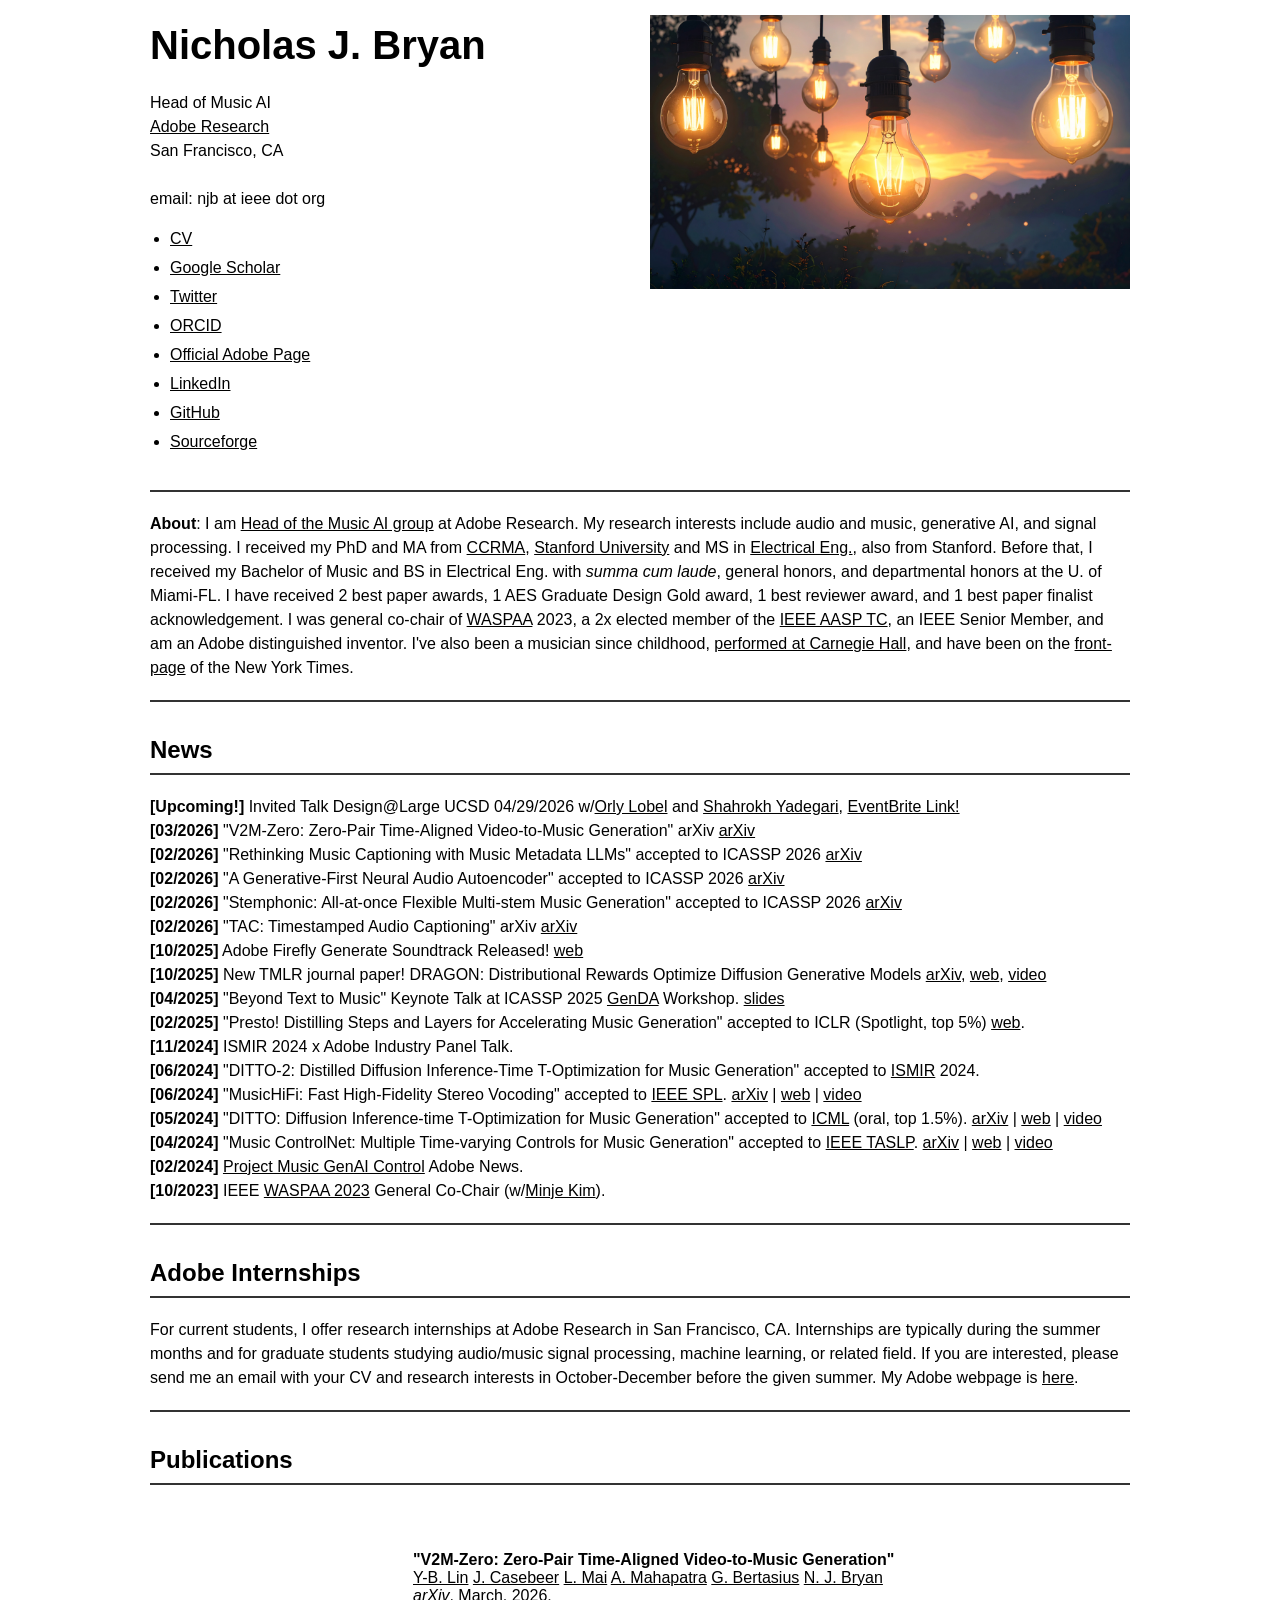
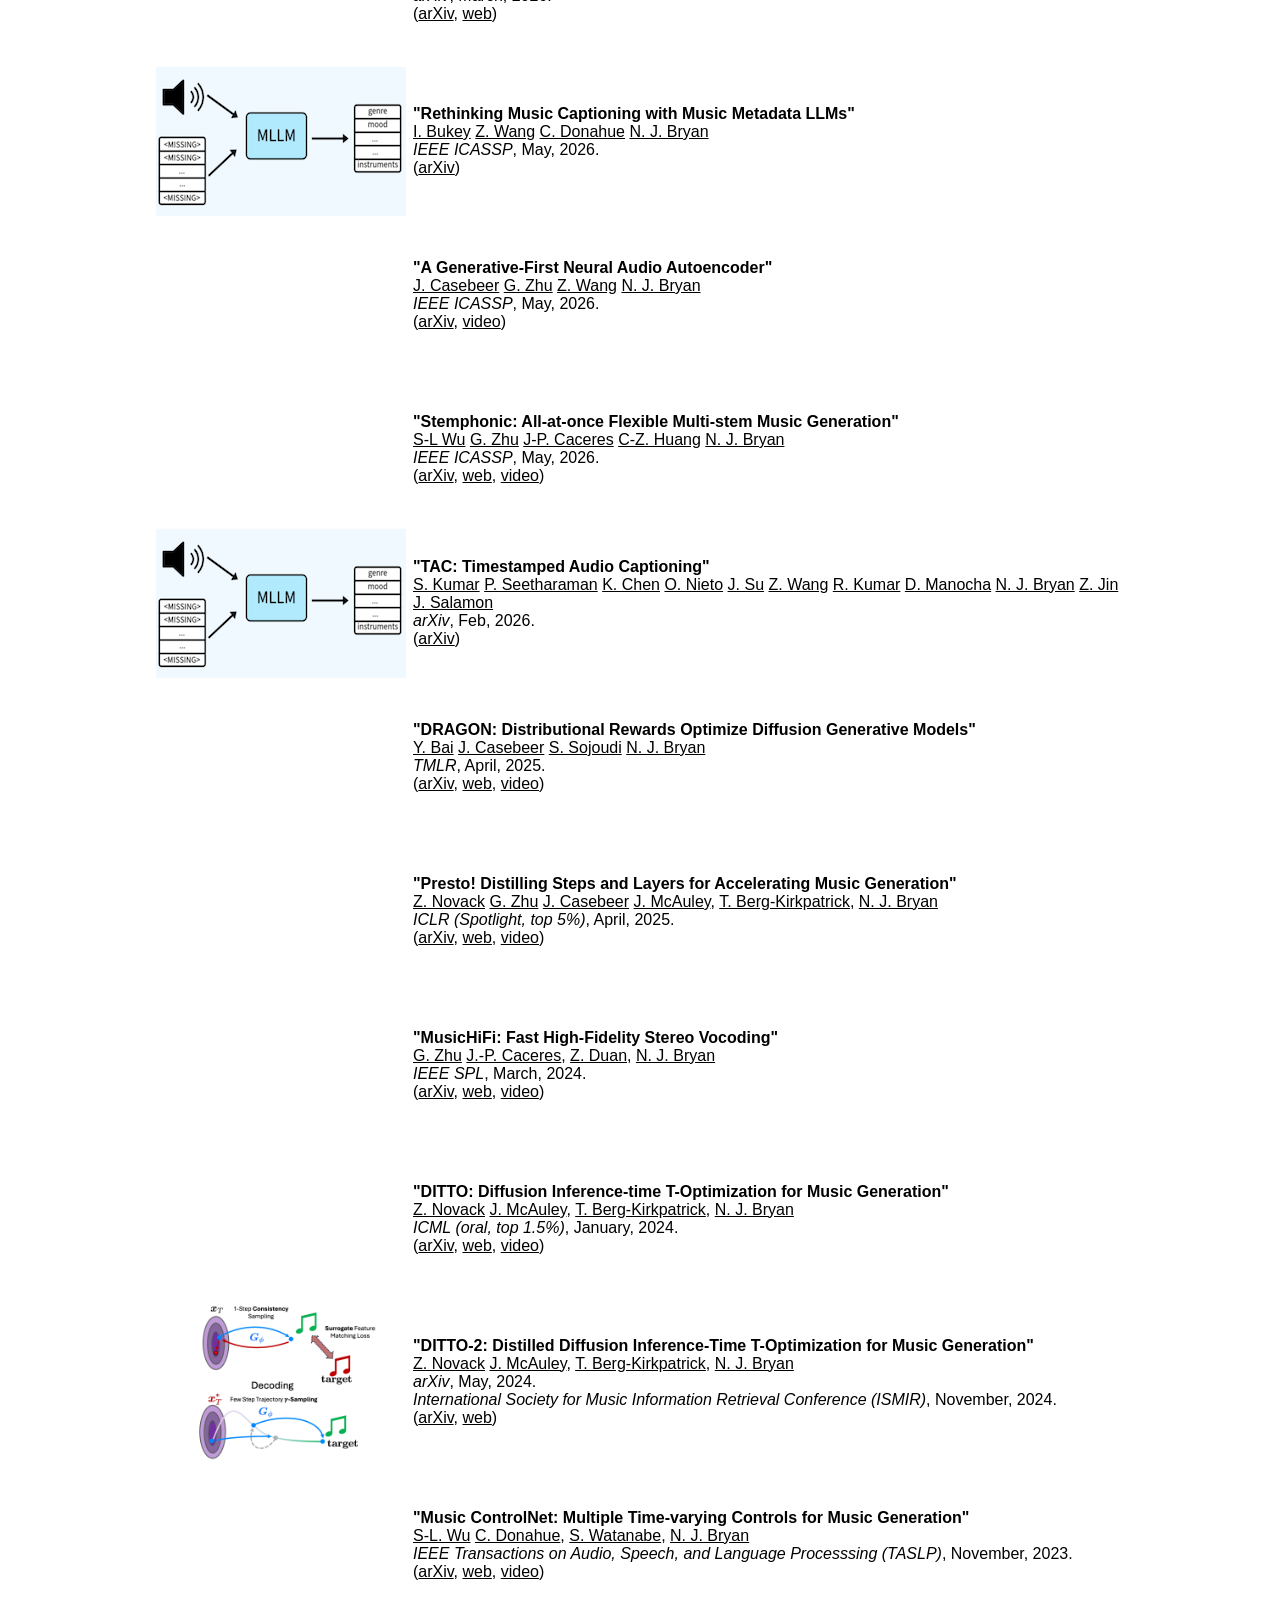
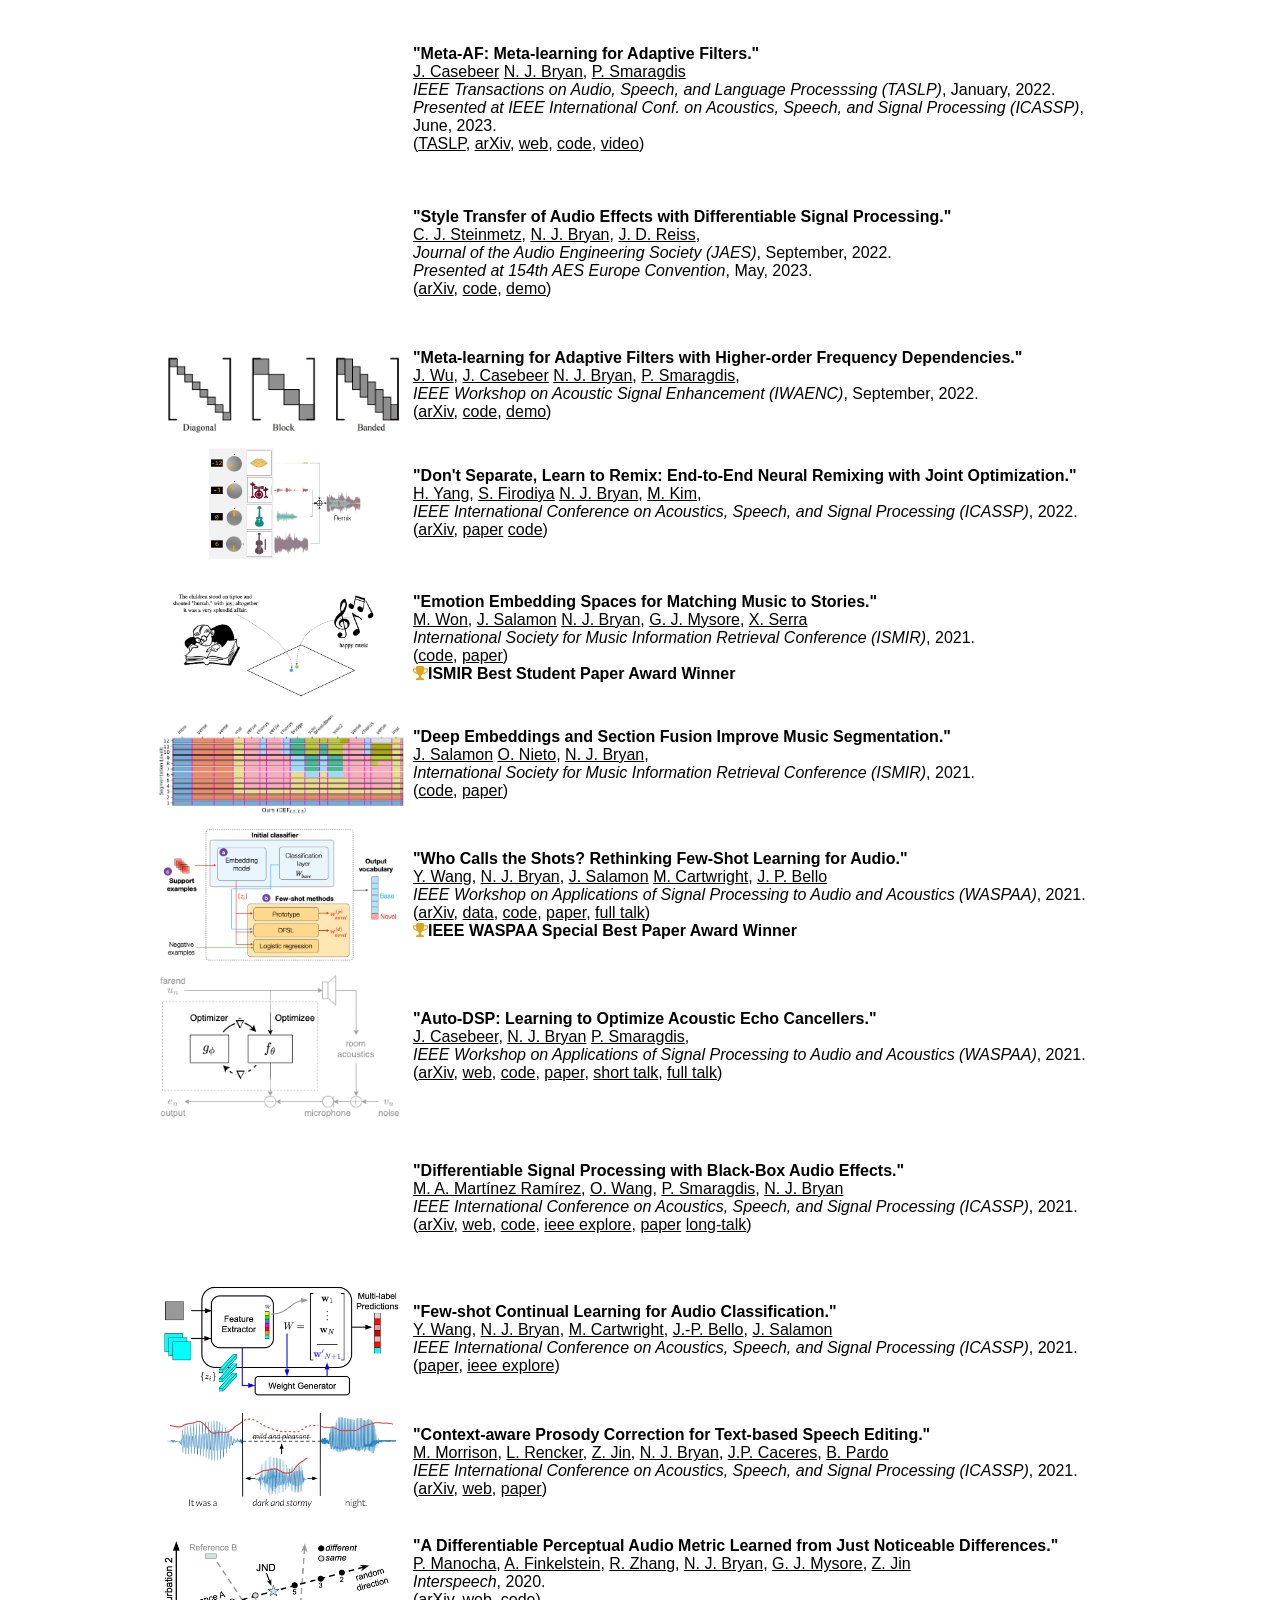
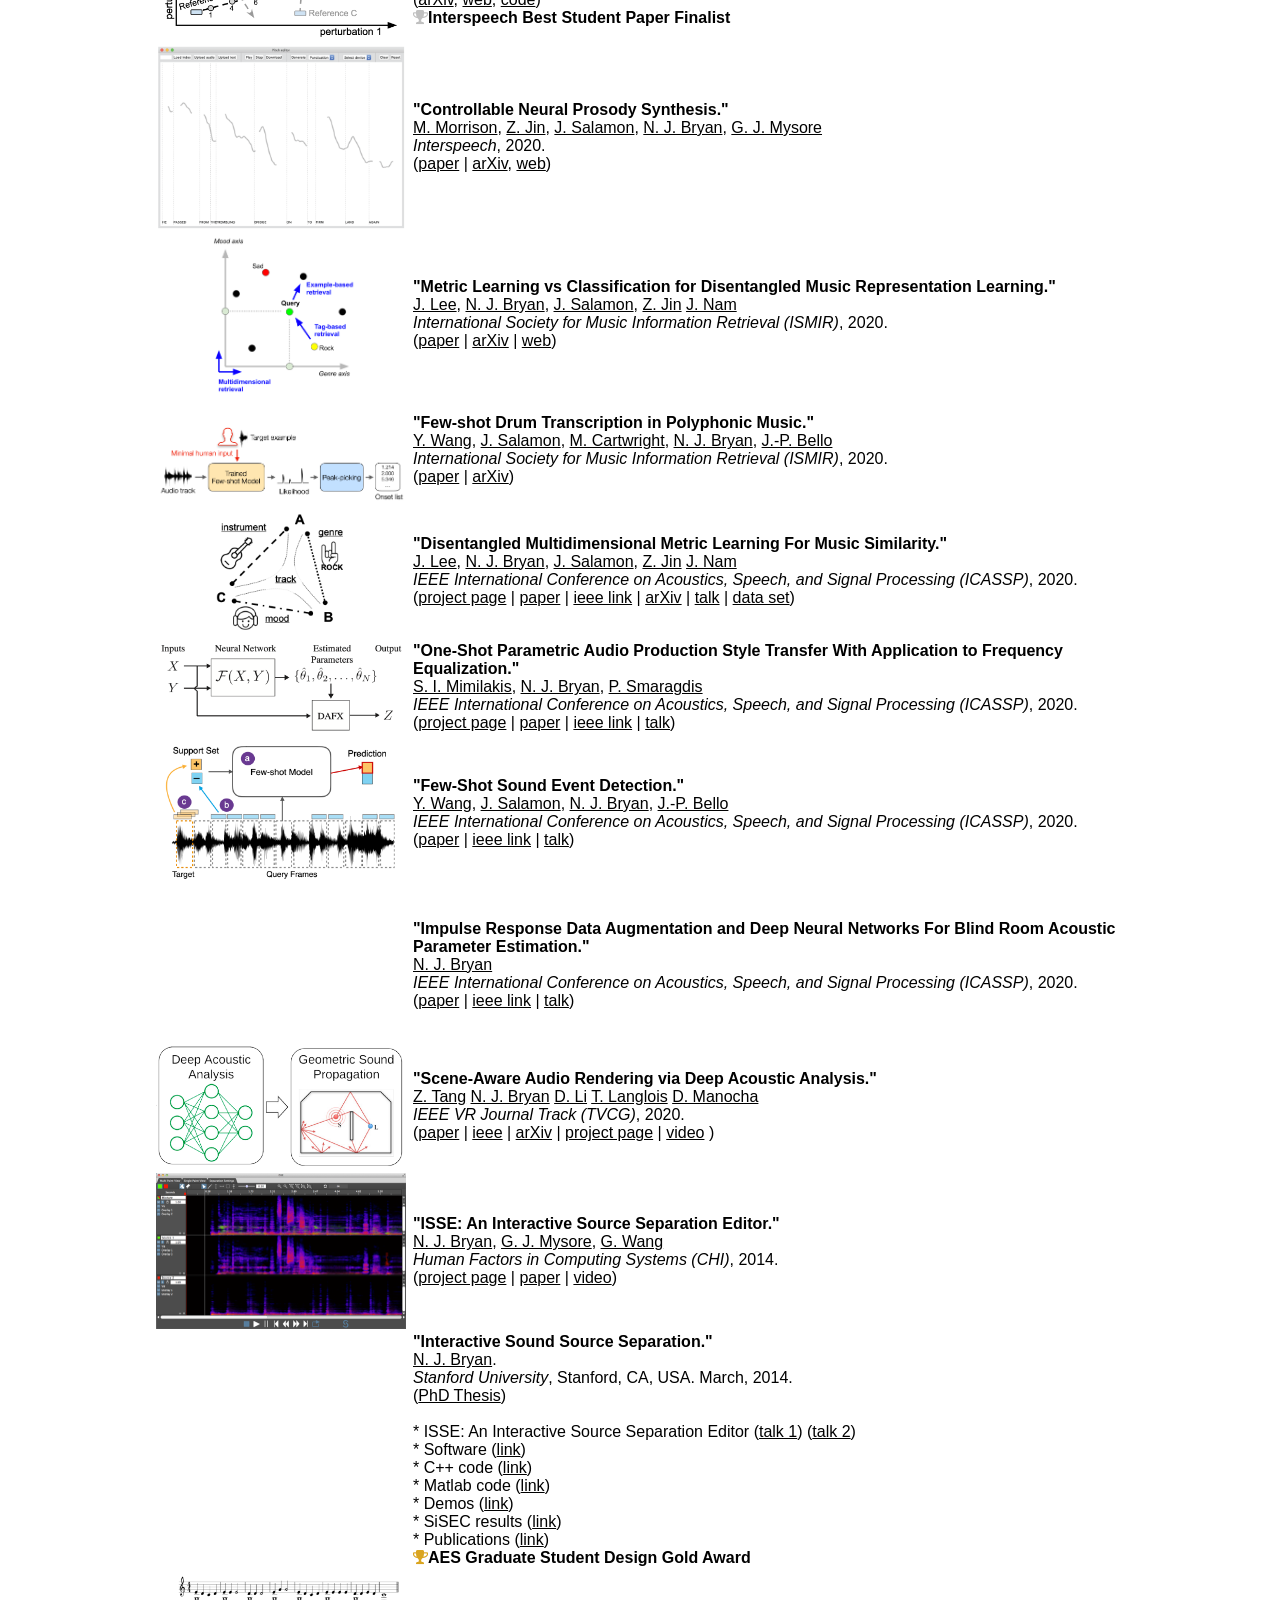
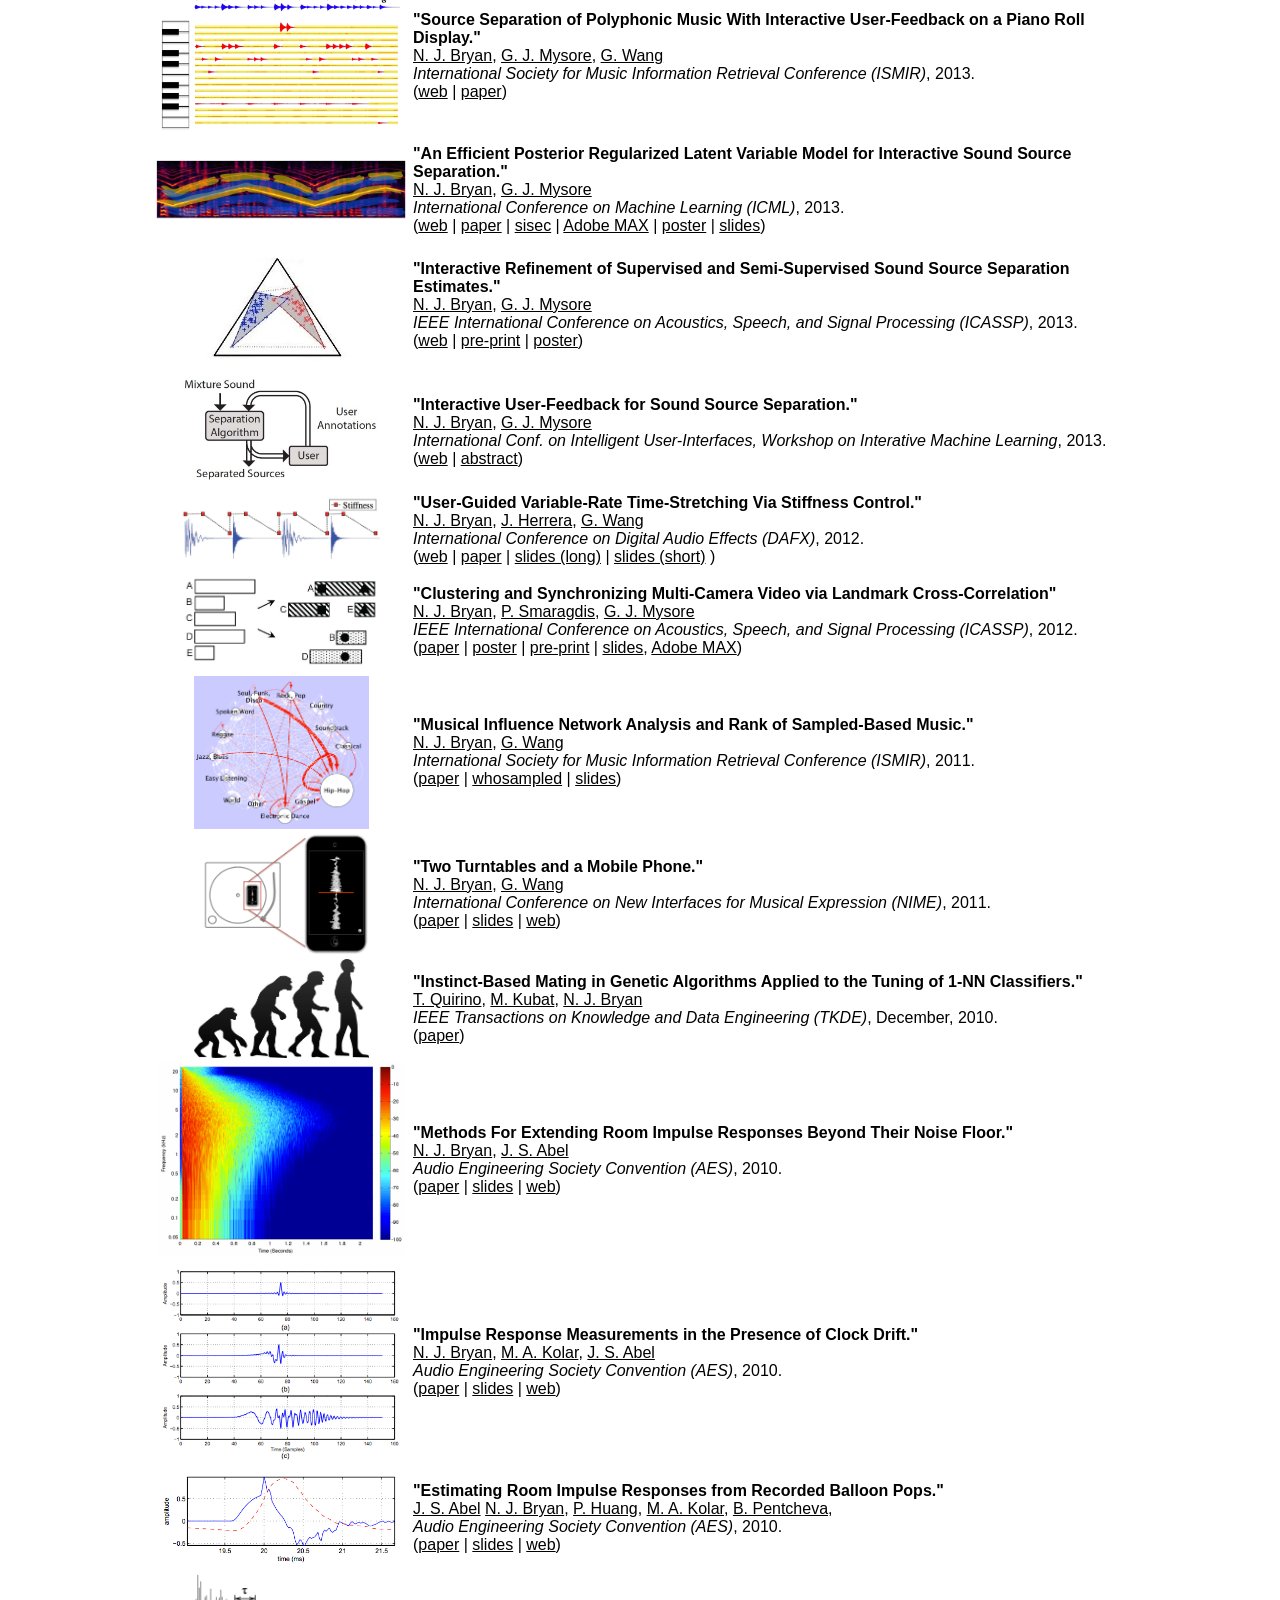
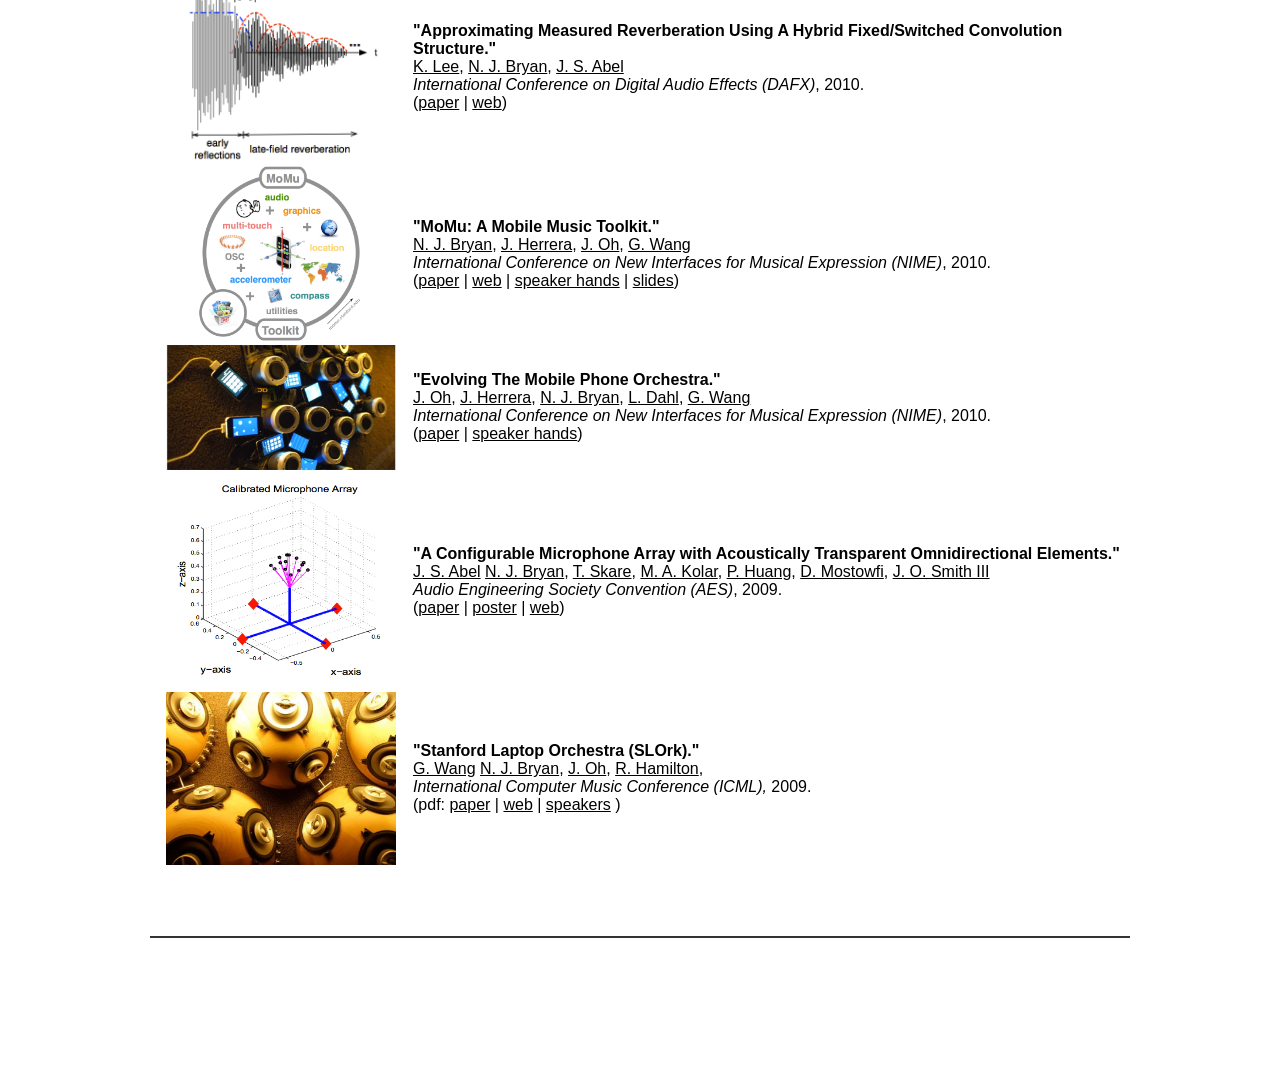
==== index.html @ 3457643c "error fixes" ====
<html>

<head>
	<title>Nicholas (Nick) J. Bryan</title>
	<link rel="stylesheet" href="https://cdnjs.cloudflare.com/ajax/libs/font-awesome/4.7.0/css/font-awesome.min.css">
	
	<meta name="viewport" content="width=device-width, initial-scale=1">

	<style>
		/* Base styles */
		body {
			font-family: Helvetica, Arial, sans-serif;
			margin: 0;
			padding: 15px;
			line-height: 1.5;
		}

		/* Main container - responsive */
		.main-container {
			max-width: 980px;
			margin: 0 auto;
			width: 100%;
		}

		/* Header section with photo */
		.header-section {
			display: flex;
			flex-wrap: wrap;
			gap: 20px;
			align-items: flex-start;
		}

		.header-info {
			flex: 1;
			min-width: 280px;
		}

		.header-photo {
			flex: 1;
			min-width: 280px;
			text-align: center;
		}

		.header-photo img {
			max-width: 100%;
			height: auto;
		}

		/* Name styling */
		.name {
			font-size: 2.5em;
			font-weight: bold;
			margin-bottom: 10px;
		}

		/* Publication entries */
		.pub-entry {
			display: flex;
			flex-wrap: wrap;
			gap: 15px;
			margin-bottom: 25px;
			padding-bottom: 15px;
			border-bottom: 1px solid #eee;
		}

		.pub-media {
			flex: 0 0 250px;
			max-width: 100%;
		}

		.pub-details {
			flex: 1;
			min-width: 250px;
		}

		/* Responsive iframes (YouTube videos) */
		.video-container {
			position: relative;
			width: 100%;
			max-width: 250px;
			padding-bottom: 56.25%; /* 16:9 aspect ratio */
			height: 0;
			overflow: hidden;
		}

		.video-container iframe {
			position: absolute;
			top: 0;
			left: 0;
			width: 100%;
			height: 100%;
		}

		/* Responsive images in publications */
		.pub-media img {
			max-width: 100%;
			height: auto;
		}

		/* Links list */
		.links-list {
			padding-left: 20px;
		}

		.links-list li {
			margin-bottom: 5px;
		}

		/* Section headers */
		h2 {
			border-bottom: 2px solid #333;
			padding-bottom: 5px;
			margin-top: 30px;
		}

		/* Horizontal rule */
		hr {
			border: none;
			border-top: 2px solid #333;
			margin: 20px 0;
		}

		/* Legacy table support - make responsive */
		table {
			max-width: 100%;
		}

		table img {
			max-width: 100%;
			height: auto;
		}

		table iframe {
			max-width: 100%;
		}

		/* Collapsible sections */
		.collapsible {
			background-color: rgb(211, 211, 211);
			color: rgb(0, 0, 0);
			cursor: pointer;
			padding: 8px;
			width: 10%;
			border: none;
			text-align: left;
			outline: none;
			font-size: 15px;
		}

		.active,
		.collapsible:hover {
			background-color: rgb(255, 255, 255);
		}

		.content {
			padding: 0 8px;
			max-height: 0;
			overflow: hidden;
			transition: max-height 0.2s ease-out;
			background-color: #ffffff;
		}

		/* Mobile styles */
		@media screen and (max-width: 768px) {
			body {
				padding: 10px;
			}

			.name {
				font-size: 1.8em;
			}

			.header-section {
				flex-direction: column-reverse;
			}

			.header-photo {
				text-align: center;
				margin-bottom: 15px;
			}

			.header-photo img {
				max-width: 300px;
			}

			.pub-entry {
				flex-direction: column;
			}

			.pub-media {
				flex: 0 0 auto;
				text-align: center;
			}

			.video-container {
				max-width: 100%;
				margin: 0 auto;
			}

			/* Make legacy tables stack on mobile */
			table, tbody, tr, td {
				display: block;
				width: 100% !important;
			}

			td[width="256"],
			td[width="50%"] {
				width: 100% !important;
				text-align: center;
				margin-bottom: 15px;
			}

			td img {
				max-width: 280px !important;
			}

			iframe {
				max-width: 100% !important;
			}
		}

		/* Small mobile */
		@media screen and (max-width: 480px) {
			.name {
				font-size: 1.5em;
			}

			.header-photo img {
				max-width: 250px;
			}

			td img {
				max-width: 100% !important;
			}
		}
	</style>
</head>

<body bgcolor="#FFFFFF" link="#000000" vlink="#000000" alink="#000000">

	<div class="main-container">
		<div class="header-section">
			<div class="header-info">
				<div class="name">Nicholas J. Bryan</div>
				<p>
					Head of Music AI<br> 
					<a href="https://research.adobe.com/">Adobe Research</a><br>
					San Francisco, CA<br><br>
					email: njb at ieee dot org
				</p>
				<ul class="links-list">
					<li><a href="cv.pdf">CV</a></li>
					<li><a href="https://scholar.google.com/citations?user=65zgjxQAAAAJ&hl=en">Google Scholar</a></li>
					<li><a href="https://twitter.com/NicholasJBryan">Twitter</a></li>
					<li><a href="https://orcid.org/0000-0003-1469-7278">ORCID</a></li>
					<li><a href="https://research.adobe.com/person/nicholas-j-bryan">Official Adobe Page</a></li>
					<li><a href="https://www.linkedin.com/pub/nick-bryan/22/170/940">LinkedIn</a></li>
					<li><a href="https://github.com/njb">GitHub</a></li>
					<li><a href="http://isse.sourceforge.net/">Sourceforge</a></li>
				</ul>
			</div>
			<div class="header-photo">
				<img src="index_files/head-shot.jpg" alt="Nicholas J. Bryan">
			</div>
		</div>
					<p>
					</p>
					<hr size="2" align="left" noshade="">
					<p>

						<font face="helvetica, ariel, &#39;sans serif&#39;">
							<b>About</b>: I am <a href="https://research.adobe.com/person/nicholas-j-bryan"
								border="0">Head of the Music AI group</a> at Adobe Research. My research interests include 
								audio and music, generative AI, and signal processing.
							I received my PhD and MA from <a href="http://ccrma.stanford.edu">CCRMA</a>,
							<a href="http://www.stanford.edu">Stanford University</a> and MS in <a
								href="http://ee.stanford.edu">Electrical Eng.</a>, also from Stanford. Before that,
							I received my Bachelor of Music and BS in Electrical Eng. with <i>summa cum laude</i>,
							general honors, and departmental honors at the U. of Miami-FL.
							I have received 2 best paper awards, 1 AES Graduate Design Gold award, 1 best reviewer award, and 1 best paper finalist acknowledgement. 
							I was general co-chair of <a
							href="http://waspaa.com/organizing-committee/">WASPAA</a> 2023, a 2x elected member of the
							<a href="https://signalprocessingsociety.org/community-involvement/audio-and-acoustic-signal-processing/aasp-tc-home">IEEE AASP TC</a>, an IEEE Senior Member,
							and am an Adobe distinguished inventor. I've also been a musician since childhood, <a href="https://en.wikipedia.org/wiki/Wolf_Rounds">performed at Carnegie Hall</a>, 
							and have been on the <a href="https://www.nytimes.com/2009/12/05/technology/05orchestra.html">front-page</a> of the New York Times.
					</p>
					<hr size="2" align="left" noshade="">
					<h2>News</h2>
						<b>[Upcoming!]</b> Invited Talk Design@Large UCSD 04/29/2026 w/<a href="https://www.orlylobel.com/">Orly Lobel</a> and <a href="https://yadegari.org/">Shahrokh Yadegari</a>, <a href="https://www.eventbrite.com/e/creative-ai-music-authorship-and-algorithmic-culture-tickets-1984311342642">EventBrite Link!</a><br>
					    <b>[03/2026]</b> "V2M-Zero: Zero-Pair Time-Aligned Video-to-Music Generation" arXiv <a href="https://arxiv.org/abs/2603.11042">arXiv</a><br>
						<b>[02/2026]</b> "Rethinking Music Captioning with Music Metadata LLMs" accepted to ICASSP 2026 <a href="https://arxiv.org/abs/2602.03023">arXiv</a><br>
						<b>[02/2026]</b> "A Generative-First Neural Audio Autoencoder" accepted to ICASSP 2026 <a href="https://arxiv.org/abs/2602.15749">arXiv</a><br>
						<b>[02/2026]</b> "Stemphonic: All-at-once Flexible Multi-stem Music Generation" accepted to ICASSP 2026 <a href="https://arxiv.org/abs/2602.09891">arXiv</a><br>
						<b>[02/2026]</b> "TAC: Timestamped Audio Captioning" arXiv <a href="https://arxiv.org/abs/2602.15766">arXiv</a><br>
						<b>[10/2025]</b> Adobe Firefly Generate Soundtrack Released! <a href="https://firefly.adobe.com/generate/soundtrack">web</a><br>
						<b>[10/2025]</b> New TMLR journal paper! DRAGON: Distributional Rewards Optimize Diffusion Generative Models <a href="https://arxiv.org/abs/2504.15217">arXiv</a>, <a href="https://ml-dragon.github.io/web/">web</a>, <a href="https://youtu.be/DEQnEP737gw?feature=shared">video</a><br>
						<b>[04/2025]</b> "Beyond Text to Music" Keynote Talk at ICASSP 2025 <a href="https://sites.google.com/view/genda2025">GenDA</a> Workshop. <a href="research/ICASSP_2025_GenDA_Workshhop_Keynote_Beyond_Text_to_Music.pdf">slides</a><br>
						<b>[02/2025]</b> "Presto! Distilling Steps and Layers for Accelerating Music Generation" accepted to ICLR (Spotlight, top 5%) <a href="https://presto-music.github.io/web/">web</a>.<br>
						<b>[11/2024]</b> ISMIR 2024 x Adobe Industry Panel Talk.<br>
						<b>[06/2024]</b> "DITTO-2: Distilled Diffusion Inference-Time T-Optimization for Music Generation" accepted to <a href="https://ismir2024.ismir.net/">ISMIR</a> 2024.<br>
						<b>[06/2024]</b> "MusicHiFi: Fast High-Fidelity Stereo Vocoding" accepted to <a href="https://signalprocessingsociety.org/publications-resources/ieee-signal-processing-letters">IEEE SPL</a>.
							<a href="https://arxiv.org/abs/2403.10493">arXiv</a> | <a href="https://musichifi.github.io/web/">web</a> | <a href="https://www.youtube.com/watch?v=iytPC_6OsiQ">video</a><br>
						<b>[05/2024]</b> "DITTO: Diffusion Inference-time T-Optimization for Music Generation" accepted to <a href="https://icml.cc/">ICML</a> (oral, top 1.5%).
							<a href="https://arxiv.org/abs/2401.12179">arXiv</a> | <a href="https://ditto-music.github.io/web/">web</a> | <a href="https://youtu.be/QVr-S-DyccU?si=Z9pfHg86GqldDeR2">video</a><br>
						<b>[04/2024]</b> "Music ControlNet: Multiple Time-varying Controls for Music Generation" accepted to <a href="https://signalprocessingsociety.org/publications-resources/ieeeacm-transactions-audio-speech-and-language-processing">IEEE TASLP</a>.
						<a href="https://arxiv.org/abs/2311.07069">arXiv</a> | <a href="https://musiccontrolnet.github.io/web/">web</a> | <a href="https://youtu.be/QVr-S-DyccU?si=Z9pfHg86GqldDeR2">video</a><br>
						<b>[02/2024]</b> <a href="https://blog.adobe.com/en/publish/2024/02/28/adobe-research-audio-creation-editing">Project Music GenAI Control</a> Adobe News.<br>
						<b>[10/2023]</b> IEEE <a href="https://waspaa.com/organizing-committee/">WASPAA 2023</a> General Co-Chair (w/<a href="https://saige.sice.indiana.edu">Minje Kim</a>).<br>


					<script>
						var coll = document.getElementsByClassName("collapsible");
						var i;

						for (i = 0; i < coll.length; i++) {
							coll[i].addEventListener("click", function () {
								this.classList.toggle("active");
								var content = this.nextElementSibling;
								if (content.style.maxHeight) {
									content.style.maxHeight = null;
								} else {
									content.style.maxHeight = content.scrollHeight + "px";
								}
							});
						}
					</script>



					</p>
					<hr size="2" align="left" noshade="">

					<h2>Adobe Internships</h2>
					For current students, I offer research internships at Adobe Research in San Francisco, CA.
					Internships are typically during the summer months and for graduate students studying audio/music
					signal processing, machine learning, or related field. If you are interested, please send me an
					email with your CV and research interests in October-December before the given summer. My Adobe
					webpage is <a href="https://research.adobe.com/person/nicholas-j-bryan">here</a>.
					<!-- <hr size="2" align="left" noshade=""> -->

					</p>
					<hr size="2" align="left" noshade="">

					<h2>Publications </h2>

					<table>

						<td VALIGN="top">
							<!-- <table width="800" border="0" cellspacing="10" cellpadding="4" > -->
							<tr>
								<td width=256 align="center">
									<iframe width="250" height="150" src="https://www.youtube.com/embed/NkSOJRa5wsw?si=x1eNaRAa5wsYKVmP" title="YouTube video player" frameborder="0" allow="accelerometer; autoplay; clipboard-write; encrypted-media; gyroscope; picture-in-picture; web-share" allowfullscreen></iframe> <br>
								</td>
								<td>
									<a id="V2M-Zero"><b>"V2M-Zero: Zero-Pair Time-Aligned Video-to-Music Generation"</b></a>
									<br>
									<a href="https://irmakbky.github.io/">Y-B. Lin</a>
									<a href="https://jmcasebeer.github.io/">J. Casebeer</a>
									<a href="https://mai-t-long.com/">L. Mai</a>
									<a href="https://anime26398.github.io/">A. Mahapatra</a>
									<a href="https://www.gedasbertasius.com/">G. Bertasius</a>
									<a href="#">N. J. Bryan</a>
									<br>
									<i>arXiv</i>,
									March, 2026.<br>
									(<a href="https://arxiv.org/abs/2603.11042">arXiv</a>, 
									<a href="https://genjib.github.io/project_page/v2m_zero/">web</a>)
								</td>
							</tr>


							<tr>
								<td width=256 align="center">
									<img src="index_files/metadatallms.png" width=250 height=150> <br>
								</td>
								<td>
									<a id="MetadataLLMs"><b>"Rethinking Music Captioning with Music Metadata LLMs"</b></a>
									<br>
									<a href="https://irmakbky.github.io/">I. Bukey</a>
									<a href="https://zhepeiw.com/">Z. Wang</a>
									<a href="https://chrisdonahue.com/">C. Donahue</a>
									<a href="#">N. J. Bryan</a>
									<br>
									<i>IEEE ICASSP</i>,
									May, 2026.<br>
									(<a href="https://arxiv.org/abs/2602.03023">arXiv</a>)
								</td>
							</tr>


							<tr>
								<td width=256 align="center">
									<iframe width="250" height="150" src="https://www.youtube.com/embed/gDIIuLb0cf0?si=rULjAUQI9am4Z2qv" title="YouTube video player" frameborder="0" allow="accelerometer; autoplay; clipboard-write; encrypted-media; gyroscope; picture-in-picture; web-share" allowfullscreen></iframe> <br>
								</td>
								<td>
									<a id="GenAE"><b>"A Generative-First Neural Audio Autoencoder"</b></a>
									<br>
									<a href="https://jmcasebeer.github.io/">J. Casebeer</a>
									<a href="https://gzhu06.github.io/">G. Zhu</a>
									<a href="https://zhepeiw.com/">Z. Wang</a>
									<a href="#">N. J. Bryan</a>
									<br>
									<i>IEEE ICASSP</i>,
									May, 2026.<br>
									(<a href="https://arxiv.org/abs/2602.15749">arXiv</a>,
									<a href="https://www.youtube.com/watch?v=gDIIuLb0cf0">video</a>)<br>
								</td>
							</tr>
							<tr>
								<td width=256 align="center">
									<iframe width="250" height="150" src="https://www.youtube.com/embed/IrGD3CHaPYU?si=WRbu3cq_xtMq1ECb" title="YouTube video player" frameborder="0" allow="accelerometer; autoplay; clipboard-write; encrypted-media; gyroscope; picture-in-picture; web-share" allowfullscreen></iframe> <br>
								</td>
								<td>
									<a id="Stemphonic"><b>"Stemphonic: All-at-once Flexible Multi-stem Music Generation"</b></a>
									<br>
									<a href="https://slseanwu.github.io/">S-L Wu</a>
									<a href="https://gzhu06.github.io/">G. Zhu</a>
									<a href="https://research.adobe.com/person/juan-pablo-caceres/">J-P. Caceres</a>
									<a href="https://czhuang.github.io/">C-Z. Huang</a>
									<a href="#">N. J. Bryan</a>
									<br>
									<i>IEEE ICASSP</i>,
									May, 2026.<br>
									(<a href="https://arxiv.org/abs/2602.09891">arXiv</a>,
									<a href="https://stemphonic-demo.vercel.app/">web</a>,
									<a href="https://youtu.be/IrGD3CHaPYU?si=l__3rIb_xbnSCcZb">video</a>)<br>
								</td>
							</tr>
							<tr>
								<td width=256 align="center">
									<img src="index_files/metadatallms.png" width=250 height=150> <br>
								</td>
								<td>
									<a id="TAC"><b>"TAC: Timestamped Audio Captioning"</b></a>
									<br>
									<a href="https://sonalkum.github.io/">S. Kumar</a>
									<a href="https://pseeth.github.io/">P. Seetharaman</a>
									<a href="https://www.knutchen.com/">K. Chen</a>
									<a href="https://www.urinieto.com/about/">O. Nieto</a>
									<a href="https://research.adobe.com/person/jiaqi-su/">J. Su</a>
									<a href="https://zhepeiw.com/">Z. Wang</a>
									<a href="https://ritheshkumar.com/">R. Kumar</a>
									<a href="">D. Manocha</a>
									<a href="#">N. J. Bryan</a>
									<a href="#">Z. Jin</a>
									<a href="#">J. Salamon</a>
									<br>
									<i>arXiv</i>,
									Feb, 2026.<br>
									(<a href="https://arxiv.org/abs/2602.15766">arXiv</a>)
								</td>
							</tr>
							<tr>
								<td width=256 align="center">
									<iframe width="250" height="150" src="https://www.youtube.com/embed/DEQnEP737gw?si=mcrMNzmEZzCA8zE_" title="YouTube video player" frameborder="0" allow="accelerometer; autoplay; clipboard-write; encrypted-media; gyroscope; picture-in-picture; web-share" allowfullscreen></iframe> <br>
								</td>
								<td>
									<a id="DRAGON"><b>"DRAGON: Distributional Rewards Optimize Diffusion Generative Models"</b></a>
									<br>
									<a href="https://bai-yt.github.io/">Y. Bai</a>
									<a href="https://jmcasebeer.github.io">J. Casebeer</a>
									<a href="https://people.eecs.berkeley.edu/~sojoudi/">S. Sojoudi</a>
									<a href="#">N. J. Bryan</a>
									<br>
									<i>TMLR</i>,
									April, 2025.<br>
									(<a href="https://arxiv.org/abs/2504.15217">arXiv</a>,
									<a href="https://ml-dragon.github.io/web/">web</a>,
									<a href="https://youtu.be/DEQnEP737gw?feature=shared">video</a>)<br>
								</td>
							</tr>


							<tr>
								<td width=256 align="center">
									<iframe width="250" height="150" src="https://www.youtube.com/embed/NE_x-5I19CY?si=yBGTqY3WhDMfMymA" title="YouTube video player" frameborder="0" allow="accelerometer; autoplay; clipboard-write; encrypted-media; gyroscope; picture-in-picture; web-share" allowfullscreen></iframe> <br>
								</td>
								<td>
									<a id="Presto"><b>"Presto! Distilling Steps and Layers for Accelerating Music Generation"</b></a>
									<br>
									<a href="https://zacharynovack.github.io/">Z. Novack</a>
									<a href="https://gzhu06.github.io">G. Zhu</a>
									<a href="https://jmcasebeer.github.io">J. Casebeer</a>
									<a href="https://cseweb.ucsd.edu/~jmcauley/">J. McAuley</a>,
									<a href="https://cseweb.ucsd.edu/~tberg/">T. Berg-Kirkpatrick</a>, 
									<a href="#">N. J. Bryan</a>
									<br>
									<i>ICLR (Spotlight, top 5%)</i>,
									April, 2025.<br>
									(<a href="https://arxiv.org/abs/2410.05167">arXiv</a>,
									<a href="https://presto-music.github.io/web/">web</a>,
									<a href="https://youtu.be/NE_x-5I19CY">video</a>)<br>
								</td>
							</tr>


							<tr>
								<td width=256 align="center">
									<iframe width="250" height="150" src="https://www.youtube.com/embed/iytPC_6OsiQ?si=ETg6Ov2VsNHImb-f" title="YouTube video player" frameborder="0" allow="accelerometer; autoplay; clipboard-write; encrypted-media; gyroscope; picture-in-picture; web-share" allowfullscreen></iframe> <br>
								</td>
								<td>
									<a id="MusicHiFi_SPL"><b>"MusicHiFi: Fast High-Fidelity Stereo Vocoding"</b></a>
									<br>
									<a href="https://gzhu06.github.io">G. Zhu</a>
									<a href="https://research.adobe.com/person/juan-pablo-caceres/">J.-P. Caceres</a>,
									<a href="https://hajim.rochester.edu/ece/sites/zduan/">Z. Duan</a>, 
									<a href="#">N. J. Bryan</a>
									<br>
									<i>IEEE SPL</i>,
									March, 2024.<br>
									(<a href="https://arxiv.org/abs/2403.10493">arXiv</a>,
									<a href="https://musichifi.github.io/web/">web</a>,
									<a href="https://www.youtube.com/watch?v=iytPC_6OsiQ">video</a>)<br>
								</td>
							</tr>


							<tr>
								<td width=256 align="center">
									<iframe width="250" height="150" src="https://www.youtube.com/embed/KooosSNPNo8?si=C5WQyCijuKXOhs_R" title="YouTube video player" frameborder="0" allow="accelerometer; autoplay; clipboard-write; encrypted-media; gyroscope; picture-in-picture; web-share" allowfullscreen></iframe> <br>
								</td>
								<td>
									<a id="DITTO_ICML"><b>"DITTO: Diffusion Inference-time T-Optimization for Music Generation"</b></a>
									<br>
									<a href="https://zacharynovack.github.io/">Z. Novack</a>
									<a href="https://cseweb.ucsd.edu/~jmcauley/">J. McAuley</a>,
									<a href="https://cseweb.ucsd.edu/~tberg/">T. Berg-Kirkpatrick</a>, 
									<a href="#">N. J. Bryan</a>
									<br>
									<i>ICML (oral, top 1.5%)</i>,
									January, 2024.<br>
									(<a href="https://arxiv.org/abs/2401.12179">arXiv</a>,
									<a href="https://ditto-music.github.io/web/">web</a>,
									<a href="https://youtu.be/KooosSNPNo8?si=1QrT5LiIta3LVRrB">video</a>)<br>
								</td>
							</tr>

							<tr>
								<td width=256 align="center">
									<img src="index_files/ditto-2.png" width=250 height=150>
								</td>
								<td>
									<a id="DITTO2_ISMIR"><b>"DITTO-2: Distilled Diffusion Inference-Time T-Optimization for Music Generation"</b></a>
									<br>
									<a href="https://zacharynovack.github.io/">Z. Novack</a>
									<a href="https://cseweb.ucsd.edu/~jmcauley/">J. McAuley</a>,
									<a href="https://cseweb.ucsd.edu/~tberg/">T. Berg-Kirkpatrick</a>, 
									<a href="#">N. J. Bryan</a>
									<br>
									<i>arXiv</i>,
									May, 2024.<br>
									<i>International Society for Music Information Retrieval Conference (ISMIR)</i>,
									November, 2024.<br>
									(<a href="https://arxiv.org/abs/2405.20289">arXiv</a>,
									<a href="https://ditto-music.github.io/ditto2/">web</a>)<br>
								</td>
							</tr>


							<tr>
								<td width=256 align="center">
									<iframe width="250" height="150" src="https://www.youtube.com/embed/QVr-S-DyccU?si=4IdbxhHNjp9QoVGF" title="YouTube video player" frameborder="0" allow="accelerometer; autoplay; clipboard-write; encrypted-media; gyroscope; picture-in-picture; web-share" allowfullscreen></iframe> <br>
								</td>
								<td>
									<a id="MusicControlNet_TASLP"><b>"Music ControlNet: Multiple Time-varying Controls for Music Generation"</b></a>
									<br>
									<a href="https://slseanwu.github.io/">S-L. Wu</a>
									<a href="https://chrisdonahue.com/">C. Donahue</a>,
									<a href="https://sites.google.com/view/shinjiwatanabe">S. Watanabe</a>, 
									<a href="#">N. J. Bryan</a>
									<br>
									<i>IEEE Transactions on Audio, Speech, and Language Processsing (TASLP)</i>,
									November, 2023.<br>
									(<a href="https://arxiv.org/abs/2311.07069">arXiv</a>,
									<a href="https://musiccontrolnet.github.io/web/">web</a>,
									<a href="https://youtu.be/QVr-S-DyccU">video</a>)<br>
								</td>
							</tr>


							<tr>
								<td width=256 align="center">
									<iframe width="250" height="150" src="https://www.youtube.com/embed/incb1QNSvW8"
										title="YouTube video player" frameborder="0"
										allow="accelerometer; autoplay; clipboard-write; encrypted-media; gyroscope; picture-in-picture"
										allowfullscreen></iframe>
								</td>
								<td>
									<a id="MetaAF_TASLP"><b>"Meta-AF: Meta-learning for Adaptive Filters."</b></a>
									<br>
									<a href="https://jmcasebeer.github.io">J. Casebeer</a>
									<a href="#">N. J. Bryan</a>,
									<a href="https://paris.cs.illinois.edu">P. Smaragdis</a>
									<br>
									<i>IEEE Transactions on Audio, Speech, and Language Processsing (TASLP)</i>,
									January, 2022.<br>
									<i>Presented at IEEE International Conf. on Acoustics, Speech, and Signal Processing
										(ICASSP)</i>,
									June, 2023.<br>
									(<a href="https://ieeexplore.ieee.org/document/9961879">TASLP</a>,
									<a href="https://arxiv.org/abs/2204.11942">arXiv</a>,
									<a href="https://jmcasebeer.github.io/projects/metaaf">web</a>,
									<a href="https://github.com/adobe-research/MetaAF">code</a>,
									<a href="https://youtu.be/incb1QNSvW8">video</a>)<br>
								</td>
							</tr>

							<!------------------------------------------------------------------------------------>
							<tr>
								<!-- <td width=256 align="center"><img src="index_files/JAES_2022_DeepAFx-ST.png" width=250 height=120></td> -->
								<td width=256 align="center">
									<iframe width="250" height="150" src="https://www.youtube.com/embed/IZp455wiMk4"
										title="YouTube video player" frameborder="0"
										allow="accelerometer; autoplay; clipboard-write; encrypted-media; gyroscope; picture-in-picture"
										allowfullscreen></iframe>
								</td>
								<td>
									<a id="IWAENC_2021_hometa"><b>"Style Transfer of Audio Effects with Differentiable
											Signal Processing."</b></a>
									<br>
									<a href="https://www.christiansteinmetz.com/">C. J. Steinmetz</a>,
									<a href="#">N. J. Bryan</a>,
									<a href="http://www.eecs.qmul.ac.uk/~josh/">J. D. Reiss</a>,
									<br>
									<i>Journal of the Audio Engineering Society (JAES)</i>,
									September, 2022.
									<br>
									<i>Presented at 154th AES Europe Convention</i>,
									May, 2023.<br>
									(<a href="https://arxiv.org/abs/2207.08759">arXiv</a>,
									<a href="https://github.com/adobe-research/DeepAFx-ST">code</a>,
									<a href="https://csteinmetz1.github.io/DeepAFx-ST/">demo</a>)
									<br>
								</td>
							</tr>



							<!------------------------------------------------------------------------------------>
							<tr>
								<td width=256 align="center"><img src="index_files/IWAENC2022_hometa.png" width=250
										height=120></td>
								<td>
									<a id="IWAENC_2021_hometa"><b>"Meta-learning for Adaptive Filters with Higher-order
											Frequency Dependencies."</b></a>
									<br>
									<a href="https://www.linkedin.com/in/junkai-wu-19015b198/">J. Wu</a>,
									<a href="https://jmcasebeer.github.io">J. Casebeer</a>
									<a href="#">N. J. Bryan</a>,
									<a href="https://paris.cs.illinois.edu">P. Smaragdis</a>,
									<br>
									<i>IEEE Workshop on Acoustic Signal Enhancement (IWAENC)</i>,
									September, 2022.
									<br>
									(<a href="https://arxiv.org/abs/2209.09955">arXiv</a>,
									<a href="https://github.com/adobe-research/MetaAF">code</a>,
									<a href="https://jmcasebeer.github.io/metaaf/higher-order">demo</a>)
									<br>
								</td>
							</tr>

							<!------------------------------------------------------------------------------------>
							<tr>
								<td width=256 align="center"><img src="index_files/ICASSP_2022_remix.png" width=250
										height=120></td>
								<td>
									<a id="ICASSP2021_remix"><b>"Don't Separate, Learn to Remix: End-to-End Neural
											Remixing with Joint Optimization."</b></a>
									<br>
									<a href="https://haiciyang.github.io/">H. Yang</a>,
									<a href="https://www.linkedin.com/in/sbfirodiya">S. Firodiya</a>
									<a href="#">N. J. Bryan</a>,
									<a href="https://minjekim.com/">M. Kim</a>,
									<br>
									<i>IEEE International Conference on Acoustics, Speech, and Signal Processing
										(ICASSP)</i>, 2022.
									<br>
									(<a href="https://arxiv.org/abs/2107.13634">arXiv</a>,
									<a href="https://ieeexplore.ieee.org/document/9746077">paper</a>
									<a href="https://github.com/haiciyang/Remixing">code</a>)
									<br>
								</td>
							</tr>

							<!------------------------------------------------------------------------------------>
							<tr>
								<td width=256 align="center"><img src="index_files/ISMIR_2021_emotion.jpeg" width=250
										height=120></td>
								<td>
									<a id="ISMIR_2021_Award"><b>"Emotion Embedding Spaces for Matching Music to
											Stories."</b></a>
									<br>
									<a href="https://minzwon.github.io">M. Won</a>,
									<a href="http://www.justinsalamon.com">J. Salamon</a>
									<a href="#">N. J. Bryan</a>,
									<a href="http://Gauthamjmysore.com">G. J. Mysore</a>,
									<a href="https://www.upf.edu/web/xavier-serra">X. Serra</a>
									<br>
									<i>International Society for Music Information Retrieval Conference (ISMIR)</i>,
									2021.
									<br>
									(<a href="https://github.com/minzwon/text2music-emotion-embedding">code</a>,
									<a href="research/ISMIR_2021_emotion.pdf">paper</a>)
									<br>
									<i class="fa fa-trophy" style="font-size:16px;color:goldenrod"></i><b>ISMIR Best
										Student Paper Award Winner</b>
								</td>
							</tr>

							<!------------------------------------------------------------------------------------>
							<tr>
								<td width=256 align="center"><img src="index_files/ISMIR_2021_sections.png" width=250
										height=120></td>
								<td>
									<a id="ISMIR_2021_Award"><b>"Deep Embeddings and Section Fusion Improve Music
											Segmentation."</b></a>
									<br>
									<a href="http://www.justinsalamon.com">J. Salamon</a>
									<a href="https://www.urinieto.com/about/">O. Nieto</a>,
									<a href="#">N. J. Bryan</a>,

									<br>
									<i>International Society for Music Information Retrieval Conference (ISMIR)</i>,
									2021.
									<br>
									(<a href="https://github.com/justinsalamon/musicseg_deepemb">code</a>,
									<a href="research/ISMIR_2021_sections.pdf">paper</a>)
									<br>
								</td>
							</tr>

							<!------------------------------------------------------------------------------------>
							<tr>
								<td width=256 align="center"><img src="index_files/waspaa_2021_rethinking_few_shot.png"
										width=250 height=120></td>
								<td>
									<a id="WASPAA_2021_Award"><b>"Who Calls the Shots? Rethinking Few-Shot Learning for
											Audio."</b></a>
									<br>
									<a href="https://y-wang.weebly.com/">Y. Wang</a>,
									<a href="#">N. J. Bryan</a>,
									<a href="http://www.justinsalamon.com">J. Salamon</a>
									<a href="https://markcartwright.com">M. Cartwright</a>,
									<a href="https://engineering.nyu.edu/faculty/juan-pablo-bello">J. P. Bello</a>
									<br>
									<i>IEEE Workshop on Applications of Signal Processing to Audio and Acoustics
										(WASPAA)</i>, 2021.
									<br>
									(<a href="https://arxiv.org/pdf/2110.09600.pdf">arXiv</a>,
									<a href="https://zenodo.org/record/5574135#.YXDekC1h30q">data</a>,
									<a href="https://github.com/wangyu/rethink-audio-fsl">code</a>,
									<a href="research/WASPAA2021_rethinking_few_shot.pdf">paper</a>,
									<a href="https://www.youtube.com/watch?v=IdNldhcX-nM">full talk</a>)
									<br>
									<i class="fa fa-trophy" style="font-size:16px;color:goldenrod"></i><b>IEEE WASPAA
										Special Best Paper Award Winner</b>
								</td>
							</tr>

							<!------------------------------------------------------------------------------------>
							<tr>
								<td width=256 align="center"><img src="index_files/waspaa_2021_auto_dsp_aec.png"
										width=250 height=120></td>
								<td>
									<b>"Auto-DSP: Learning to Optimize Acoustic Echo Cancellers."</b>
									<br>

									<a href="https://jmcasebeer.github.io/">J. Casebeer</a>,
									<a href="#">N. J. Bryan</a>
									<a href="https://paris.cs.illinois.edu/">P. Smaragdis</a>,
									<br>
									<i>IEEE Workshop on Applications of Signal Processing to Audio and Acoustics
										(WASPAA)</i>, 2021.
									<br>
									(<a href="https://arxiv.org/abs/2110.04284">arXiv</a>,
									<a href="https://jmcasebeer.github.io/projects/auto-dsp/">web</a>,
									<a href="https://github.com/jmcasebeer/autodsp">code</a>,
									<a href="research/WASPAA_2021_Auto_DSP.pdf">paper</a>,
									<a href="https://www.youtube.com/watch?v=y51hUaw2sTg">short talk</a>,
									<a href="https://www.youtube.com/watch?v=oe0owGeCsqI">full talk</a>)
								</td>
							</tr>



							<!------------------------------------------------------------------------------------>
							<tr>
								<td width=256 align="center">
									<iframe width="250" height="150" src="https://www.youtube.com/embed/6ujkPwcQKo4"
										title="YouTube video player" frameborder="0"
										allow="accelerometer; autoplay; clipboard-write; encrypted-media; gyroscope; picture-in-picture"
										allowfullscreen></iframe>
								</td>
								<td>
									<b>"Differentiable Signal Processing with Black-Box Audio Effects."</b>
									<br>

									<a href="https://m-marco.com/about/">M. A. Martínez Ramírez</a>,
									<a href="http://www.oliverwang.info/">O. Wang</a>,
									<a href="https://paris.cs.illinois.edu/">P. Smaragdis</a>,
									<a href="#">N. J. Bryan</a>

									<br>
									<i>IEEE International Conference on Acoustics, Speech, and Signal Processing
										(ICASSP)</i>, 2021.
									<br>
									(<a href="https://arxiv.org/abs/2105.04752">arXiv</a>,
									<a href="https://mchijmma.github.io/DeepAFx/">web</a>,
									<a href="https://github.com/adobe-research/DeepAFx">code</a>,
									<a href="https://ieeexplore.ieee.org/stamp/stamp.jsp?tp=&arnumber=9415103">ieee
										explore</a>,
									<a href="research/icassp2021_deepafx.pdf">paper</a>
									<a href="https://www.youtube.com/watch?v=C_UX0DT2knA">long-talk</a>)
								</td>
							</tr>


							<!------------------------------------------------------------------------------------>
							<tr>
								<td width=256 align="center"><img src="index_files/few-shot_icassp_2021.png" width=250
										height=120></td>
								<td>
									<b>"Few-shot Continual Learning for Audio Classification."</b>
									<br>

									<a href="https://y-wang.weebly.com/">Y. Wang</a>,
									<a href="#">N. J. Bryan</a>,
									<a href="https://markcartwright.com">M. Cartwright</a>,
									<a href="https://engineering.nyu.edu/faculty/juan-pablo-bello">J.-P. Bello</a>,
									<a href="http://www.justinsalamon.com">J. Salamon</a>
									<br>
									<i>IEEE International Conference on Acoustics, Speech, and Signal Processing
										(ICASSP)</i>, 2021.
									<br>
									(<a
										href="research/icassp2021_continualFSL.pdf">paper</a>,
									<a href="https://ieeexplore.ieee.org/stamp/stamp.jsp?tp=&arnumber=9413584">ieee
										explore</a>)
								</td>
							</tr>


							<!------------------------------------------------------------------------------------>
							<tr>
								<td width=256 align="center"><img src="index_files/prosody_icassp_2021.png" width=250
										height=120></td>
								<td>
									<b>"Context-aware Prosody Correction for Text-based Speech Editing."</b>
									<br>

									<a href="http://maxrmorrison.com">M. Morrison</a>,
									<a href="https://research.adobe.com/person/zeyu-jin/">L. Rencker</a>,
									<a href="https://research.adobe.com/person/zeyu-jin/">Z. Jin</a>,
									<a href="#">N. J. Bryan</a>,
									<a href="https://research.adobe.com/person/juan-pablo-caceres/">J.P. Caceres</a>,
									<a href="https://bryan-pardo.github.io">B. Pardo</a>

									<br>
									<i>IEEE International Conference on Acoustics, Speech, and Signal Processing
										(ICASSP)</i>, 2021.
									<br>
									(<a href="https://arxiv.org/abs/2102.08328">arXiv</a>,
									<a href="https://www.maxrmorrison.com/sites/context-aware/">web</a>,
									<a href="research/icassp2021_prosody.pdf">paper</a>)
								</td>
							</tr>



							<!------------------------------------------------------------------------------------>
							<tr>
								<td width=256 align="center"><img src="index_files/interspeech2020-jnd-metric.png"
										width=250 height=120></td>
								<td>
									<a id="Interspeech_2020_Award"><b>"A Differentiable Perceptual Audio Metric Learned
											from Just Noticeable Differences."</b></a>
									<br>

									<a href="https://www.cs.princeton.edu/~pmanocha//">P. Manocha</a>,
									<a href="https://www.cs.princeton.edu/~af/">A. Finkelstein</a>,
									<a href="https://richzhang.github.io">R. Zhang</a>,
									<a href="#">N. J. Bryan</a>,
									<a href="https://ccrma.stanford.edu/~gautham">G. J. Mysore</a>,
									<a href="https://research.adobe.com/person/zeyu-jin/">Z. Jin</a>

									<br>
									<i>Interspeech</i>, 2020.
									<br>
									(<a href="https://arxiv.org/pdf/2001.04460.pdf">arXiv</a>,
									<a href="https://pixl.cs.princeton.edu/pubs/Manocha_2020_ADP/">web</a>,
									<a href="https://github.com/pranaymanocha/PerceptualAudio">code</a>)
									<br>
									<i class="fa fa-trophy" style="font-size:16px;color:silver"></i><b>Interspeech Best
										Student Paper Finalist</b>
								</td>
							</tr>

							<!------------------------------------------------------------------------------------>
							<tr>
								<td width=256 align="center"><img
										src="index_files/interspeech2020-controllable-neural-prosody-synthesis.png"
										width=250 height=120></td>
								<td>
									<b>"Controllable Neural Prosody Synthesis."</b>
									<br>

									<a href="http://maxrmorrison.com">M. Morrison</a>,
									<a href="https://research.adobe.com/person/zeyu-jin/">Z. Jin</a>,
									<a href="http://www.justinsalamon.com">J. Salamon</a>,
									<a href="#">N. J. Bryan</a>,
									<a href="https://ccrma.stanford.edu/~gautham">G. J. Mysore</a>

									<br>
									<i>Interspeech</i>, 2020.
									<br>
									(<a
										href="research/interspeech2020-controllable-neural-prosody-synthesis.pdf">paper</a>
									|
									<a href="https://arxiv.org/pdf/2008.03388.pdf">arXiv</a>,
									<a href="https://www.maxrmorrison.com/sites/controllable-prosody">web</a>)
								</td>
							</tr>


							<!------------------------------------------------------------------------------------>
							<tr>
								<td width=256 align="center"><img
										src="index_files/ismir2020-metric-v-classification.png" width=220 height=150>
								</td>
								<td>
									<b>"Metric Learning vs Classification for Disentangled Music Representation
										Learning."</b>
									<br>

									<a href="https://jongpillee.github.io/about.html">J. Lee</a>,
									<a href="#">N. J. Bryan</a>,
									<a href="http://www.justinsalamon.com">J. Salamon</a>,
									<a href="https://research.adobe.com/person/zeyu-jin/">Z. Jin</a>
									<a href="https://mac.kaist.ac.kr/~juhan/">J. Nam</a>
									<br>
									<i>International Society for Music Information Retrieval (ISMIR)</i>, 2020.
									<br>
									(<a
										href="research/ismir2020-metric-v-classification.pdf">paper</a>
									|
									<a href="https://arxiv.org/pdf/2008.03729.pdf">arXiv</a> |
									<a href="https://jongpillee.github.io/metric-vs-classification/">web</a>)
								</td>
							</tr>

							<!------------------------------------------------------------------------------------>
							<tr>
								<td width=256 align="center"><img src="index_files/ismir2020-few-shot-drum.png"
										width=250 height=120></td>
								<td>
									<b>"Few-shot Drum Transcription in Polyphonic Music." </b>
									<br>

									<a href="https://y-wang.weebly.com/">Y. Wang</a>,
									<a href="http://www.justinsalamon.com">J. Salamon</a>,
									<a href="https://markcartwright.com">M. Cartwright</a>,
									<a href="#">N. J. Bryan</a>,
									<a href="https://engineering.nyu.edu/faculty/juan-pablo-bello">J.-P. Bello</a>
									<br>
									<i>International Society for Music Information Retrieval (ISMIR)</i>, 2020.
									<br>
									(<a
										href="research/ismir2020-few-shot-drum.pdf">paper</a>
									|
									<a href="https://arxiv.org/pdf/2008.02791.pdf">arXiv</a>)
								</td>
							</tr>

							<!------------------------------------------------------------------------------------>
							<tr>
								<td width=256 align="center"><img src="index_files/icassp2020_music_sim.png" width=250
										height=120></td>
								<td>
									<b>"Disentangled Multidimensional Metric Learning For Music Similarity." </b>
									<br>

									<a href="https://jongpillee.github.io/about.html">J. Lee</a>,
									<a href="#">N. J. Bryan</a>,
									<a href="http://www.justinsalamon.com">J. Salamon</a>,
									<a href="https://research.adobe.com/person/zeyu-jin/">Z. Jin</a>
									<a href="https://mac.kaist.ac.kr/~juhan/">J. Nam</a>
									<br>
									<i>IEEE International Conference on Acoustics, Speech, and Signal Processing
										(ICASSP)</i>, 2020.
									<br>
									(<a href="https://jongpillee.github.io/multi-dim-music-sim/">project page</a> |
									<a
										href="research/icassp2020_music_sim.pdf">paper</a>
									|
									<a href="https://ieeexplore.ieee.org/document/9053442/">ieee link</a> |
									<a href="https://arxiv.org/pdf/2008.03720">arXiv</a> |
									<a href="https://youtu.be/hhS2kGNtnCM">talk</a> |
									<a href="https://zenodo.org/record/3889149#.XuGwVi2ZN24">data set</a>)
								</td>
							</tr>

							<!------------------------------------------------------------------------------------>
							<tr>
								<td width=256 align="center"><img src="index_files/icassp2020_style_transfer.png"
										width=250 height=100></td>
								<td>
									<b>"One-Shot Parametric Audio Production Style Transfer With Application to
										Frequency Equalization." </b>
									<br>

									<a href="https://www.researchgate.net/profile/Stylianos_Mimilakis">S. I.
										Mimilakis</a>,
									<a href="#">N. J. Bryan</a>,
									<a href="https://paris.cs.illinois.edu">P. Smaragdis</a>
									<br>
									<i>IEEE International Conference on Acoustics, Speech, and Signal Processing
										(ICASSP)</i>, 2020.
									<br>
									(<a href="https://js-mim.github.io/sp-demo/">project page</a> |
									<a
										href="research/icassp2020_style_transfer.pdf">paper</a>
									|
									<a href="https://ieeexplore.ieee.org/document/9054108/">ieee link</a> |
									<a href="https://www.youtube.com/watch?v=_djACv33tuk">talk</a>)
								</td>
							</tr>

							<!------------------------------------------------------------------------------------>
							<tr>
								<td width=256 align="center"><img src="index_files/icassp2020_few_shot_sed.png"
										width=250 height=130></td>
								<td>
									<b>"Few-Shot Sound Event Detection." </b>
									<br>

									<a href="https://y-wang.weebly.com/">Y. Wang</a>,
									<a href="http://www.justinsalamon.com">J. Salamon</a>,
									<a href="#">N. J. Bryan</a>,
									<a href="https://engineering.nyu.edu/faculty/juan-pablo-bello">J.-P. Bello</a>
									<br>
									<i>IEEE International Conference on Acoustics, Speech, and Signal Processing
										(ICASSP)</i>, 2020.
									<br>
									(<a
										href="research/icassp2020_few_shot_sed.pdf">paper</a>
									|
									<a href="https://ieeexplore.ieee.org/document/9054708">ieee link</a> |
									<a href="https://youtu.be/v9CDct30Nlg">talk</a>)
								</td>
							</tr>


							<!------------------------------------------------------------------------------------>
							<tr>
								<!-- <td width=256 align="center"><img src="index_files/icassp2020_ir_augmentation.png" width=250 height=120></td> -->
								<td width=256 align="center">
									<iframe width="250" height="150" src="https://www.youtube.com/embed/G62HH-bz7y4"
										title="YouTube video player" frameborder="0"
										allow="accelerometer; autoplay; clipboard-write; encrypted-media; gyroscope; picture-in-picture"
										allowfullscreen></iframe>
								</td>
								<td>
									<b>"Impulse Response Data Augmentation and Deep Neural Networks For Blind Room
										Acoustic Parameter Estimation." </b>
									<br>

									<a href="#">N. J. Bryan</a>
									<br>
									<i>IEEE International Conference on Acoustics, Speech, and Signal Processing
										(ICASSP)</i>, 2020.
									<br>
									(<a
										href="research/icassp2020_ir_augmentation.pdf">paper</a>
									|
									<a
										href="https://ieeexplore.ieee.org/iel7/9040208/9052899/09052970.pdf?casa_token=KvAq0bvERYIAAAAA:MMaF784bD1KUBWrAa_677sfgEa8JMOEuDcZ9-6jET-KSX76QV_ce-BP0Nh-NIQ1f3qX0ehSt7Ug">ieee
										link</a> |
									<a href="https://www.youtube.com/watch?v=G62HH-bz7y4">talk</a>)
								</td>
							</tr>


							<!------------------------------------------------------------------------------------>
							<tr>
								<td width=256 align="center"><img src="index_files/ieeevr2020_deep_acoustic.png"
										width=250 height=120></td>
								<td>
									<b>"Scene-Aware Audio Rendering via Deep Acoustic Analysis." </b>
									<br>

									<a href="http://cs.umd.edu/~zhy">Z. Tang</a>
									<a href="#">N. J. Bryan</a>
									<a href="http://dingzeyu.li">D. Li</a>
									<a href="https://langlo.is">T. Langlois</a>
									<a href="https://www.cs.umd.edu/people/dmanocha">D. Manocha</a>
									<br>
									<i>IEEE VR Journal Track (TVCG)</i>, 2020.
									<br>
									(<a
										href="research/ieeevr2020_deep_acoustic.pdf">paper</a>
									|
									<a
										href="https://ieeexplore.ieee.org/iel7/2945/4359476/08998301.pdf?casa_token=Jp46bBs_m4QAAAAA:uSSqLxemSYVtTyVjdi1vo7fUDQXWTaGedc0jytMpcmT3OAiWqWo4P5twQQZl0u4Hu_PZFQZGXsQ">ieee</a>
									|
									<a href="https://arxiv.org/pdf/1911.06245.pdf">arXiv</a> |
									<a href="https://gamma.umd.edu/pro/sound/sceneaware">project page</a> |
									<a href="https://www.youtube.com/watch?v=0xxjG9hGEcA&feature=youtu.be">video</a>
									)
								</td>
							</tr>

							<!------------------------------------------------------------------------------------>
							<tr>
								<td width=256 align="center"><img src="index_files/chi2014.png" width=250 height=120>
								</td>
								<td>
									<b>"ISSE: An Interactive Source Separation Editor." </b>
									<br>
									<a href="#">N. J. Bryan</a>,
									<a href="https://ccrma.stanford.edu/~gautham">G. J. Mysore</a>,
									<a href="https://ccrma.stanford.edu/~ge">G. Wang</a>
									<br>
									<i>Human Factors in Computing Systems (CHI)</i>, 2014.<br>
									(<a href="http://isse.sourceforge.net">project page</a> |
									<a href="https://dl.acm.org/doi/pdf/10.1145/2556288.2557253">paper</a> |
									<a href="https://youtu.be/Rd3prIkO5bg">video</a>)

								</td>
							</tr>


							<!------------------------------------------------------------------------------------>
							<tr>
								<td width=256 align="center">
									<iframe width="250" height="150"
										src="https://www.youtube.com/embed/Rd3prIkO5bg?feature=player_detailpage"
										frameborder="0" allowfullscreen></iframe>
								</td>
								<td>
									<a id="AES_2013_Award"><b>"Interactive Sound Source Separation."</b></a>
									<br>
									<a href="#">N. J. Bryan</a>.
									<br>
									<i>Stanford University</i>,
									Stanford, CA, USA. March, 2014.
									<br>(<a href="research/phd-thesis.pdf">PhD
										Thesis</a>)
									<br>
									<br>
									* ISSE: An Interactive Source Separation Editor (<a
										href="research/ISSE-I.pdf">talk 1</a>) (<a
										href="research/ISSE-II.pdf">talk 2</a>)
									<br>
									* Software (<a href="http://isse.sourceforge.net">link</a>)
									<br>
									* C++ code (<a href="http://sourceforge.net/p/isse/code/ci/master/tree/">link</a>)
									<br>
									* Matlab code (<a
										href="http://sourceforge.net/projects/isse/files/?source=navbar">link</a>)
									<br>
									* Demos (<a href="http://isse.sourceforge.net/demos.html">link</a>)
									<br>
									* SiSEC results (<a
										href="http://www.onn.nii.ac.jp/sisec13/evaluation_result/MUS/testMUS2013.htm">link</a>)
									<br>
									* Publications (<a href="research/iss/">link</a>)
									<br>
									<i class="fa fa-trophy" style="font-size:16px;color:goldenrod"></i><b>AES Graduate
										Student Design Gold Award</b>
								</td>
							</tr>


							<!------------------------------------------------------------------------------------>
							<tr>
								<td width=256 align="center"> <img src="index_files/ismir-2013.png" width=250
										height=120> </td>
								<td>
									<b>"Source Separation of Polyphonic Music With Interactive User-Feedback on a Piano
										Roll Display." </b>
									<br>
									<a href="#">N. J. Bryan</a>,
									<a href="https://ccrma.stanford.edu/~gautham">G. J. Mysore</a>,
									<a href="https://ccrma.stanford.edu/~ge">G. Wang</a>
									<br>
									<i>International Society for Music Information Retrieval Conference (ISMIR)</i>,
									2013.
									<br>
									(<a href="research/pitch/">web</a> | <a
										href="research/ismir-2013.pdf">paper</a>)
								</td>
							</tr>


							<!------------------------------------------------------------------------------------>
							<tr>
								<td width=256 align="center"> <img src="index_files/icml2013-pic.jpg" width=250
										height=120> </td>
								<td>
									<b>"An Efficient Posterior Regularized Latent Variable Model for Interactive Sound
										Source Separation." </b>
									<br>
									<a href="#">N. J. Bryan</a>,
									<a href="https://ccrma.stanford.edu/~gautham">G. J. Mysore</a>
									<br>
									<i>International Conference on Machine Learning (ICML)</i>, 2013.
									<br>
									(<a href="research/iss">web</a> | <a
										href="research/icml2013.pdf">paper</a> |
									<a
										href="http://www.onn.nii.ac.jp/sisec13/evaluation_result/MUS/testMUS2013.htm">sisec</a>
									|
									<a href="http://www.youtube.com/embed/nyODK-J9keo">Adobe MAX</a> |
									<a href="research/ICML2013-poster.pdf">poster</a> |
									<a href="research/ICML2013-slides.pdf">slides</a>)

								</td>
							</tr>



							<!------------------------------------------------------------------------------------>
							<tr>
								<td width=256 align="center"> <img src="index_files/icassp2013-pic.jpg" width=150
										height=120></td>
								<td>
									<b>"Interactive Refinement of Supervised and Semi-Supervised Sound Source Separation
										Estimates." </b>
									<br>
									<a href="#">N. J. Bryan</a>,
									<a href="https://ccrma.stanford.edu/~gautham">G. J. Mysore</a>
									<br>
									<i>IEEE International Conference on Acoustics, Speech, and Signal Processing
										(ICASSP)</i>, 2013.
									<br>
									(<a href="research/iss">web</a> | <a
										href="research/icassp-preprint-2013.pdf">pre-print</a>
									|
									<a href="research/ICASSP2013-poster.pdf">poster</a>)

								</td>
							</tr>



							<!------------------------------------------------------------------------------------>
							<tr>
								<td width=256 align="center"> <img src="index_files/iui-pic.jpg" width=200 height=120>
								</td>
								<td>
									<b>"Interactive User-Feedback for Sound Source Separation." </b>
									<br>
									<a href="#">N. J. Bryan</a>,
									<a href="https://ccrma.stanford.edu/~gautham">G. J. Mysore</a>
									<br>
									<i>International Conf. on Intelligent User-Interfaces, Workshop on Interative
										Machine Learning</i>, 2013.
									<br>
									(<a href="research/iss">web</a> | <a
										href="research/iui-2013.pdf">abstract</a>)

								</td>
							</tr>



							<!------------------------------------------------------------------------------------>
							<tr>
								<td width=256 align="center"> <img src="index_files/dafx-2012.jpg" width=200> </td>
								<td>
									<b>"User-Guided Variable-Rate Time-Stretching Via Stiffness Control."</b>
									<br>
									<a href="#">N. J. Bryan</a>,
									<a href="http://ccrma.stanford.edu/~jorgeh">J. Herrera</a>,
									<a href="http://ccrma.stanford.edu/~ge">G. Wang</a>
									<br>
									<i>International Conference on Digital Audio Effects (DAFX)</i>, 2012.
									<br>
									(<a href="/research/stretch">web</a> |
									<a href="research/DAFX2012-stiffness.pdf">paper</a>
									|
									<a href="research/stiffness-ccrma-dsp-seminar.pdf">
										slides (long)</a> |
									<a href="research/DAFX-2012-slides.pdf">slides
										(short)</a>
									)
								</td>
							</tr>


							<!------------------------------------------------------------------------------------>
							<tr>
								<td width=256 align="center"> <img src="index_files/icassp-2012.jpg" width=200> </td>
								<td>
									<b>"Clustering and Synchronizing Multi-Camera Video via Landmark Cross-Correlation"
									</b>
									<br>
									<a href="#">N. J. Bryan</a>,
									<a href="http://www.cs.illinois.edu/~paris/">P. Smaragdis</a>,
									<a href="https://ccrma.stanford.edu/~gautham">G. J. Mysore</a>
									<br>
									<i>IEEE International Conference on Acoustics, Speech, and Signal Processing
										(ICASSP)</i>, 2012.
									<br>
									(<a href="http://ieeexplore.ieee.org/xpls/abs_all.jsp?arnumber=6288396">paper</a> |
									<a href="research/icassp2012-poster.pdf">poster</a>
									|
									<a
										href="research/icassp2012-multicamera.pdf">pre-print</a>
									|
									<a href="research/mcs-slides.pdf">slides</a>,
									<a href="http://tinyurl.com/multicamera">Adobe MAX</a>)

								</td>
							</tr>



							<!------------------------------------------------------------------------------------>
							<tr>
								<td width=256 align="center"> <img src="index_files/ismir-2011.png" width=175
										height=130> </td>
								<td>
									<b>"Musical Influence Network Analysis and Rank of Sampled-Based Music."</b>
									<br>
									<a href="#">N. J. Bryan</a>,
									<a href="http://ccrma.stanford.edu/~ge">G. Wang</a>
									<br>
									<i>International Society for Music Information Retrieval Conference (ISMIR)</i>,
									2011.
									<br>
									(<a href="research/influence.pdf">paper</a> |
									<a href="http://www.whosampled.com/">whosampled</a> |
									<a href="research/ismir-2011-slides.pdf">slides</a>)
									<br>
								</td>
							</tr>



							<!------------------------------------------------------------------------------------>
							<tr>
								<td width=256 align="center"> <img src="index_files/nime-2011.png" width=175 height=120>
								</td>
								<td>
									<b>"Two Turntables and a Mobile Phone."</b>
									<br>
									<a href="#">N. J. Bryan</a>,
									<a href="http://ccrma.stanford.edu/~ge">G. Wang</a>
									<br>
									<i>International Conference on New Interfaces for Musical Expression (NIME)</i>,
									2011.
									<br>
									(<a
										href="research/turntable/NIME2011-turntable.pdf">paper</a>
									|
									<a href="research/NIME-2011-Slides.pdf">slides</a> |
									<a href="research/turntable/">web</a>)
									<br>
								</td>
							</tr>



							<!------------------------------------------------------------------------------------>
							<tr>
								<td width=256 align="center"> <img src="index_files/ga.jpg" width=175 height=100> </td>
								<td>
									<b>"Instinct-Based Mating in Genetic Algorithms Applied to the Tuning of 1-NN
										Classifiers." </b>
									<br>
									<a
										href="http://scholarlyrepository.miami.edu/cgi/viewcontent.cgi?article=1744&context=oa_dissertations">T.
										Quirino</a>,
									<a href="http://ece.miami.edu/people/indextest.php?id=54">M. Kubat</a>,
									<a href="#">N. J. Bryan</a>
									<br>
									<i>IEEE Transactions on Knowledge and Data Engineering (TKDE)</i>, December, 2010.
									<br>
									(<a href="http://doi.ieeecomputersociety.org/10.1109/TKDE.2009.211">paper</a>)

								</td>
							</tr>

							<!------------------------------------------------------------------------------------>
							<tr>
								<td width=256 align="center"> <img src="index_files/AES129-extension.png" width=250
										height=120> </td>
								<td>
									<b>"Methods For Extending Room Impulse Responses Beyond Their Noise Floor." </b>
									<br>
									<a href="#">N. J. Bryan</a>,
									<a href="https://ccrma.stanford.edu/people/jonathan-abel">J. S. Abel</a>
									<br>
									<i>Audio Engineering Society Convention (AES)</i>, 2010.
									<br>
									(<a href="research/AES129_IRExtension.pdf">paper</a>
									|
									<a
										href="research/AES129_Extension_Slides.pdf">slides</a>
									|
									<a href="http://iconsofsound.stanford.edu/">web</a>)

								</td>
							</tr>


							<!------------------------------------------------------------------------------------>
							<tr>
								<td width=256 align="center"> <img src="index_files/AES129-clock.png" width=250
										height=120> </td>
								<td>
									<b>"Impulse Response Measurements in the Presence of Clock Drift."</b>
									<br>
									<a href="#">N. J. Bryan</a>,
									<a href="https://ccrma.stanford.edu/~kolar/">M. A. Kolar</a>,
									<a href="https://ccrma.stanford.edu/people/jonathan-abel">J. S. Abel</a>
									<br>
									<i>Audio Engineering Society Convention (AES)</i>, 2010.
									<br>
									(<a href="research/AES129_ClockDrift.pdf">paper</a>
									|
									<a
										href="research/AES129_Clock_Slides.pdf">slides</a>
									|
									<a href="https://ccrma.stanford.edu/groups/chavin/index.html">web</a>)

								</td>
							</tr>


							<!------------------------------------------------------------------------------------>
							<tr>
								<td width=256 align="center"> <img src="index_files/AES129-balloon.png" width=250
										height=120> </td>
								<td>
									<b>"Estimating Room Impulse Responses from Recorded Balloon Pops."</b>
									<br>
									<a href="https://ccrma.stanford.edu/people/jonathan-abel">J. S. Abel</a>
									<a href="#">N. J. Bryan</a>,
									<a href="https://ccrma.stanford.edu/groups/chavin/team.html#patty">P. Huang</a>,
									<a href="https://ccrma.stanford.edu/~kolar/">M. A. Kolar</a>,
									<a href="http://art.stanford.edu/profile/Bissera+Pentcheva/">B. Pentcheva</a>,
									<br>
									<i>Audio Engineering Society Convention (AES)</i>, 2010.
									<br>
									(<a href="research/AES129_Balloon.pdf">paper</a> |
									<a
										href="research/AES129_Balloon_Slides.pdf">slides</a>
									|
									<a href="http://iconsofsound.stanford.edu/">web</a>)
								</td>
							</tr>

							<!------------------------------------------------------------------------------------>
							<tr>
								<td width=256 align="center"> <img src="index_files/daxf-2010.png" width=200 height=120>
								</td>
								<td>
									<b>"Approximating Measured Reverberation Using A Hybrid Fixed/Switched Convolution
										Structure."</b>
									<br>
									<a href="https://ccrma.stanford.edu/~keunsup">K. Lee</a>,
									<a href="#">N. J. Bryan</a>,
									<a href="https://ccrma.stanford.edu/people/jonathan-abel">J. S. Abel</a>
									<br>
									<i>International Conference on Digital Audio Effects (DAFX)</i>, 2010.
									<br>
									(<a
										href="http://dafx10.iem.at/proceedings/papers/LeeBryanAbel_DAFx10_P88.pdf">paper</a>
									| <a href="https://ccrma.stanford.edu/~keunsup/approx_reverb.html">web</a>)
								</td>
							</tr>


							<!------------------------------------------------------------------------------------>
							<tr>
								<td width=256 align="center"> <img src="index_files/nime-2010a.png" width=175
										height=150> </td>
								<td>
									<b>"MoMu: A Mobile Music Toolkit."</b>
									<br>
									<a href="#">N. J. Bryan</a>,
									<a href="http://ccrma.stanford.edu/~jorgeh">J. Herrera</a>,
									<a href="http://ccrma.stanford.edu/~jieun5">J. Oh</a>,
									<a href="http://ccrma.stanford.edu/~ge">G. Wang</a>
									<br>
									<i>International Conference on New Interfaces for Musical Expression (NIME)</i>,
									2010.
									<br>
									(<a href="research/momu_nime2010.pdf">paper</a> | <a
										href="http://momu.stanford.edu/toolkit/">web</a>
									| <a href="research/speakerHands/">speaker hands</a>
									|
									<a href="research/NIME-2010-momu.pdf">slides</a>)
									<br>
								</td>
							</tr>


							<!------------------------------------------------------------------------------------>
							<tr>
								<td width=256 align="center"> <img src="index_files/nime-2010b.png" width=230
										height=130> </td>
								<td>
									<b>"Evolving The Mobile Phone Orchestra."</b>
									<br>
									<a href="http://ccrma.stanford.edu/~jieun5">J. Oh</a>,
									<a href="http://ccrma.stanford.edu/~jorgeh">J. Herrera</a>,
									<a href="#">N. J. Bryan</a>,
									<a href="https://ccrma.stanford.edu/~lukedahl/">L. Dahl</a>,
									<a href="http://ccrma.stanford.edu/~ge">G. Wang</a>
									<br>
									<i>International Conference on New Interfaces for Musical Expression (NIME)</i>,
									2010.
									<br>
									(<a href="research/mopho-evo_nime2010.pdf">paper</a>
									|
									<a href="research/speakerHands/">speaker hands</a>)
									<br>
								</td>
							</tr>


							<!------------------------------------------------------------------------------------>
							<tr>
								<td width=256 align="center"> <img src="index_files/AES127-array.png" width=230
										height=175> </td>
								<td>
									<b>"A Configurable Microphone Array with Acoustically Transparent Omnidirectional
										Elements."</b>
									<br>
									<a href="https://ccrma.stanford.edu/people/jonathan-abel">J. S. Abel</a>
									<a href="#">N. J. Bryan</a>,
									<a href="https://ccrma.stanford.edu/~travissk/faustflash/">T. Skare</a>,
									<a href="https://ccrma.stanford.edu/~kolar/">M. A. Kolar</a>,
									<a href="https://ccrma.stanford.edu/groups/chavin/team.html#patty">P. Huang</a>,
									<a href="http://www.daringaudio.com/">D. Mostowfi</a>,
									<a href="https://ccrma.stanford.edu/~jos/">J. O. Smith III</a>
									<br>
									<i>Audio Engineering Society Convention (AES)</i>, 2009.
									<br>
									(<a
										href="research/AES127_ConfigMicArray.pdf">paper</a>
									| <a
										href="research/AES127_ConfigMicArray.pdf">poster</a>
									| <a href="https://ccrma.stanford.edu/groups/chavin/index.html">web</a>)
								</td>
							</tr>


							<!------------------------------------------------------------------------------------>
							<tr>
								<td width=256 align="center"> <img src="index_files/icmc-2009.jpg" width=230 height=170>
								</td>
								<td>
									<b>"Stanford Laptop Orchestra (SLOrk)."</b>
									<br>
									<a href="http://ccrma.stanford.edu/~ge">G. Wang</a>
									<a href="#">N. J. Bryan</a>,
									<a href="http://ccrma.stanford.edu/~jieun5">J. Oh</a>,
									<a href="https://ccrma.stanford.edu/~rob/">R. Hamilton</a>,


									<br>
									<i>International Computer Music Conference (ICML),</i> 2009.
									<br>
									(pdf: <a target="_blank"
										href="research/slork-icmc2009.pdf">paper</a> |
									<a href="http://slork.stanford.edu/">web</a> |
									<a href="research/slorkSpeaker/">speakers</a>

									)
									<br>
								</td>
							</tr>
							<!-- </table> -->
					</table>


					<br><br>
					<hr size="2" align="left" noshade="">



					<br><br><br><br>

	</div> <!-- end main-container -->

</body>

</html>
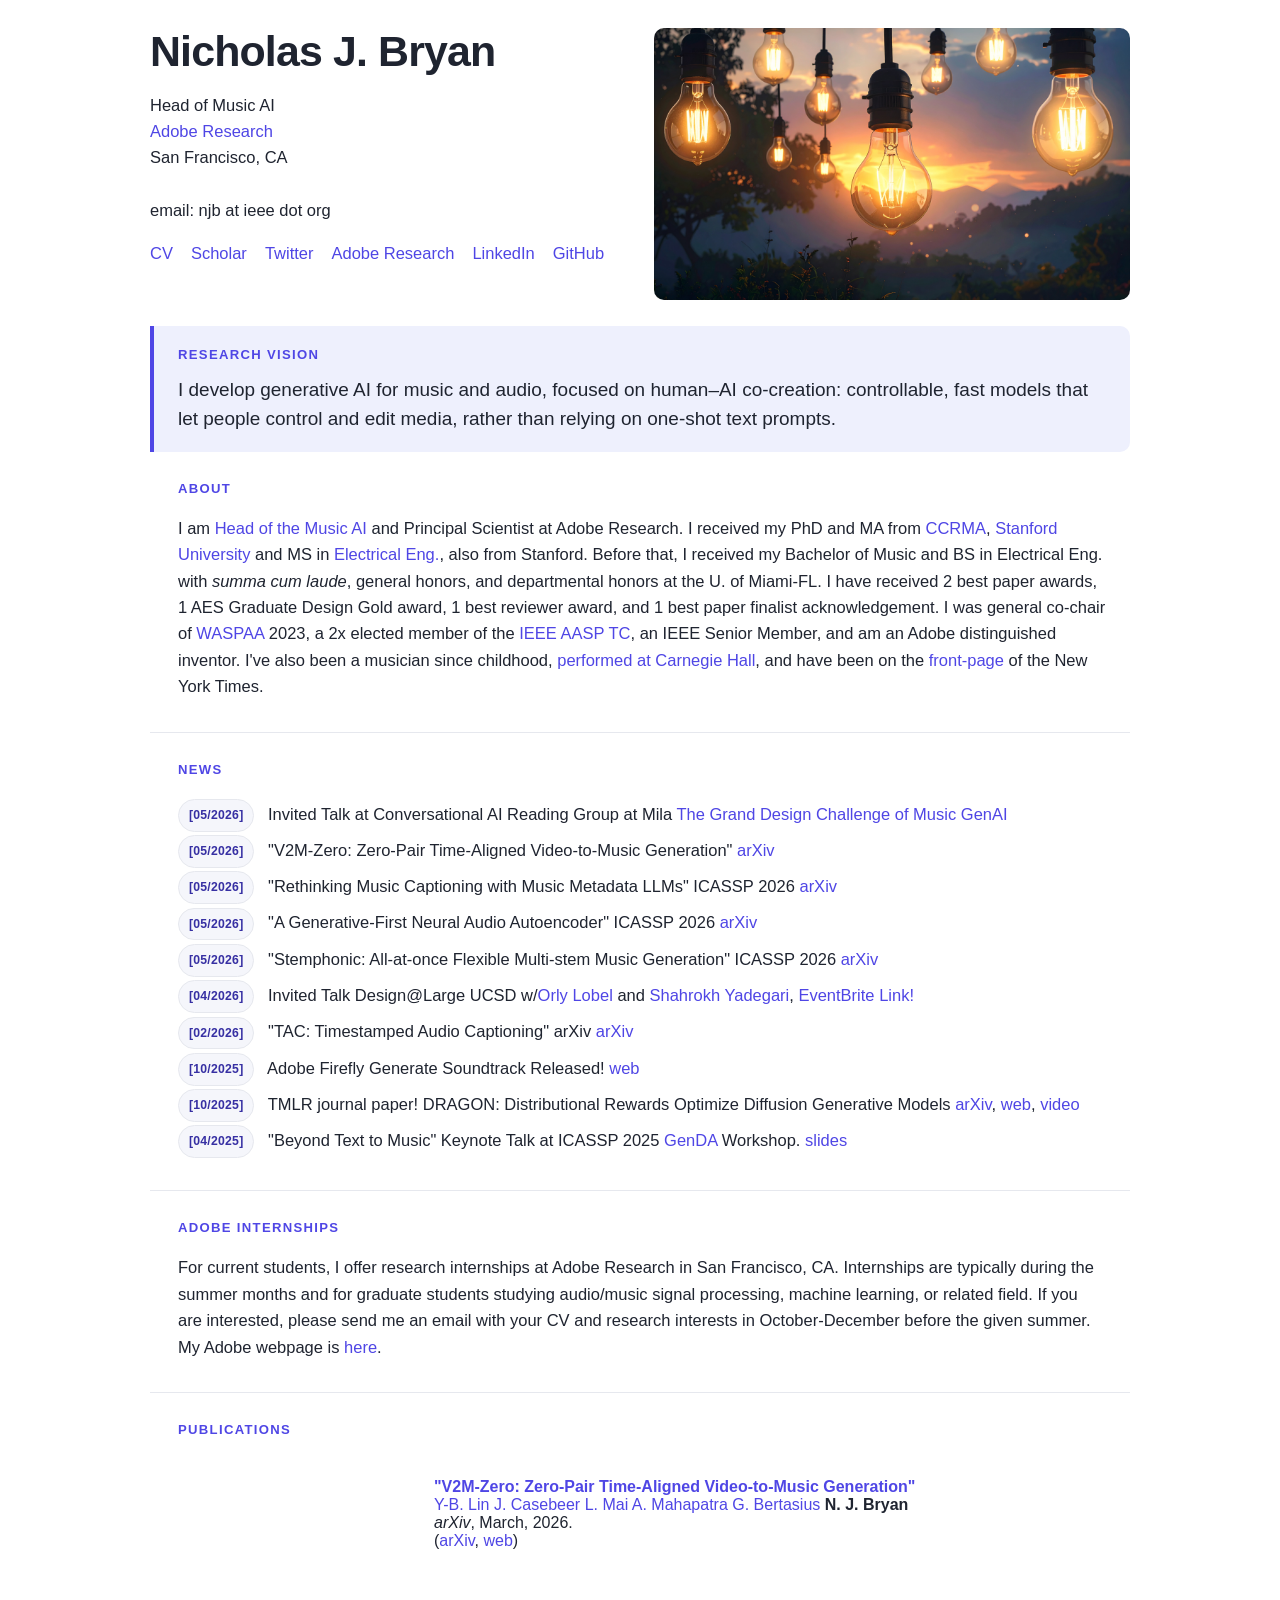
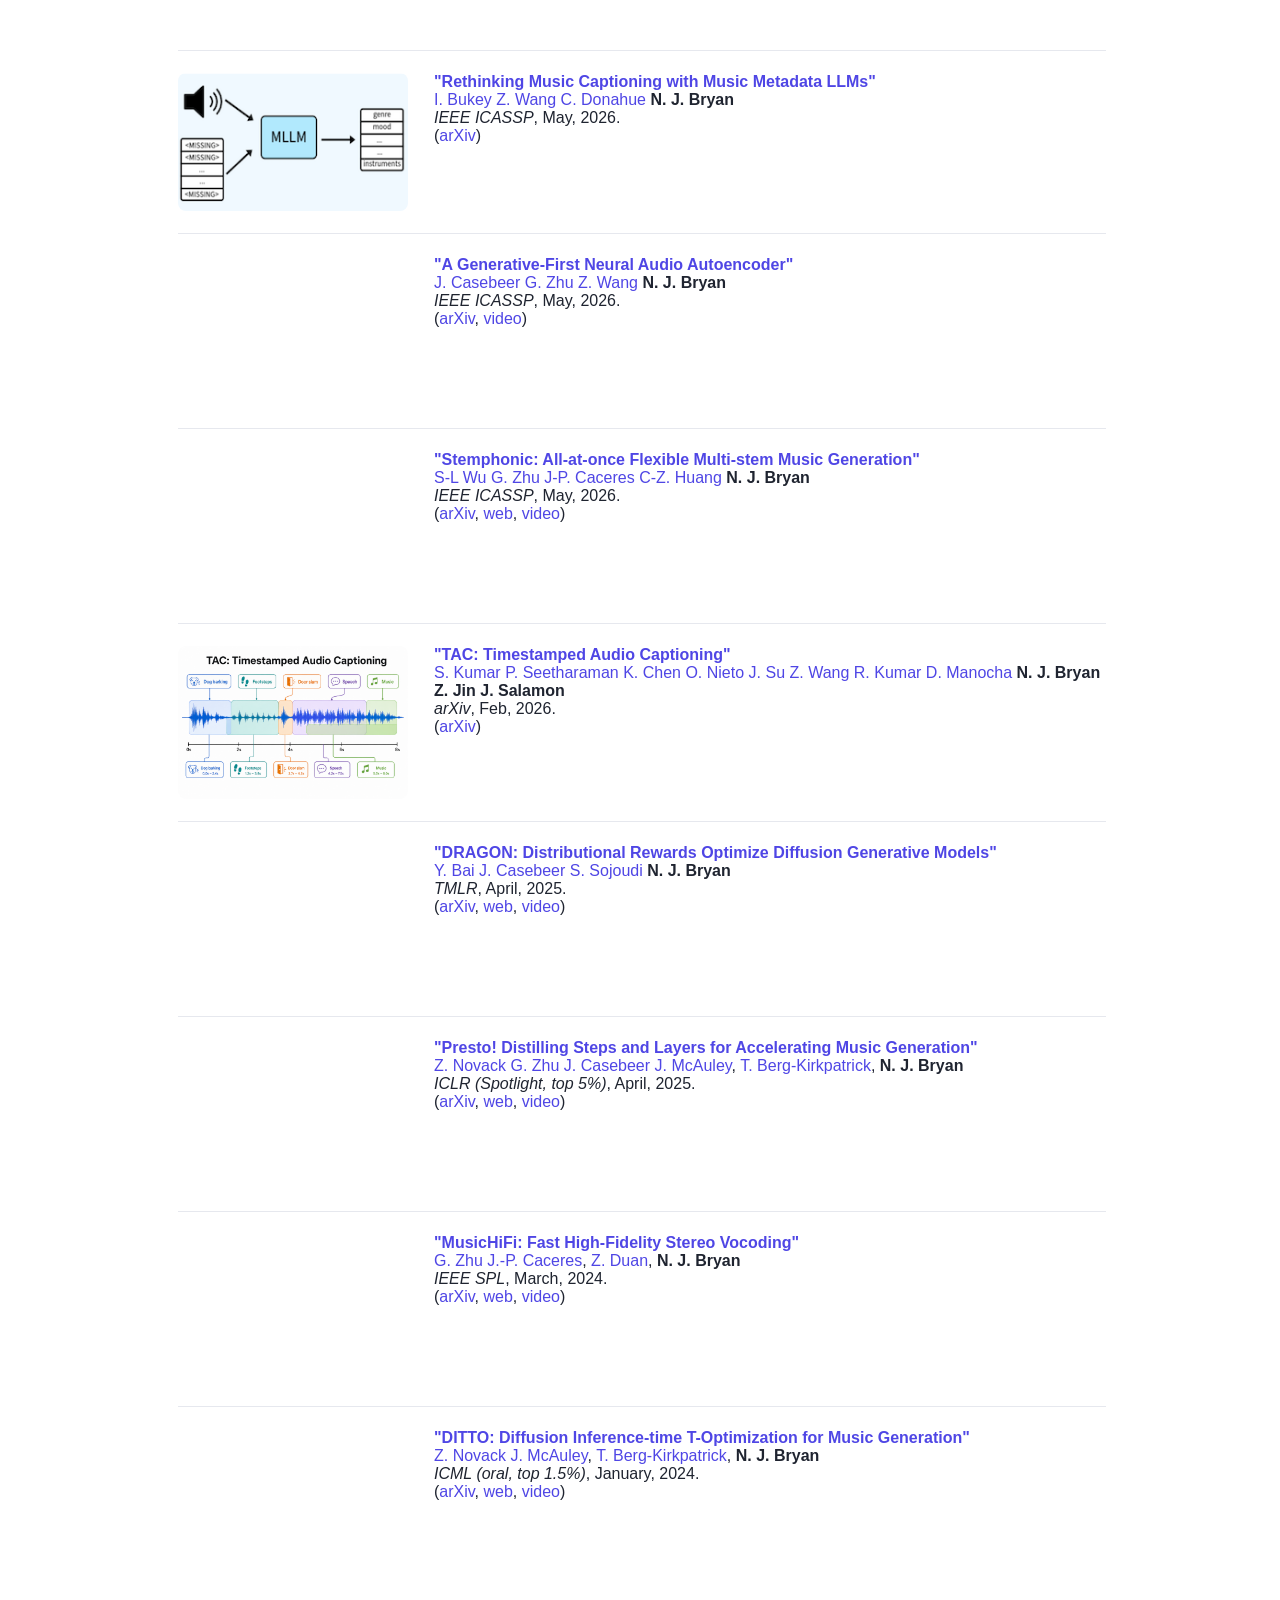
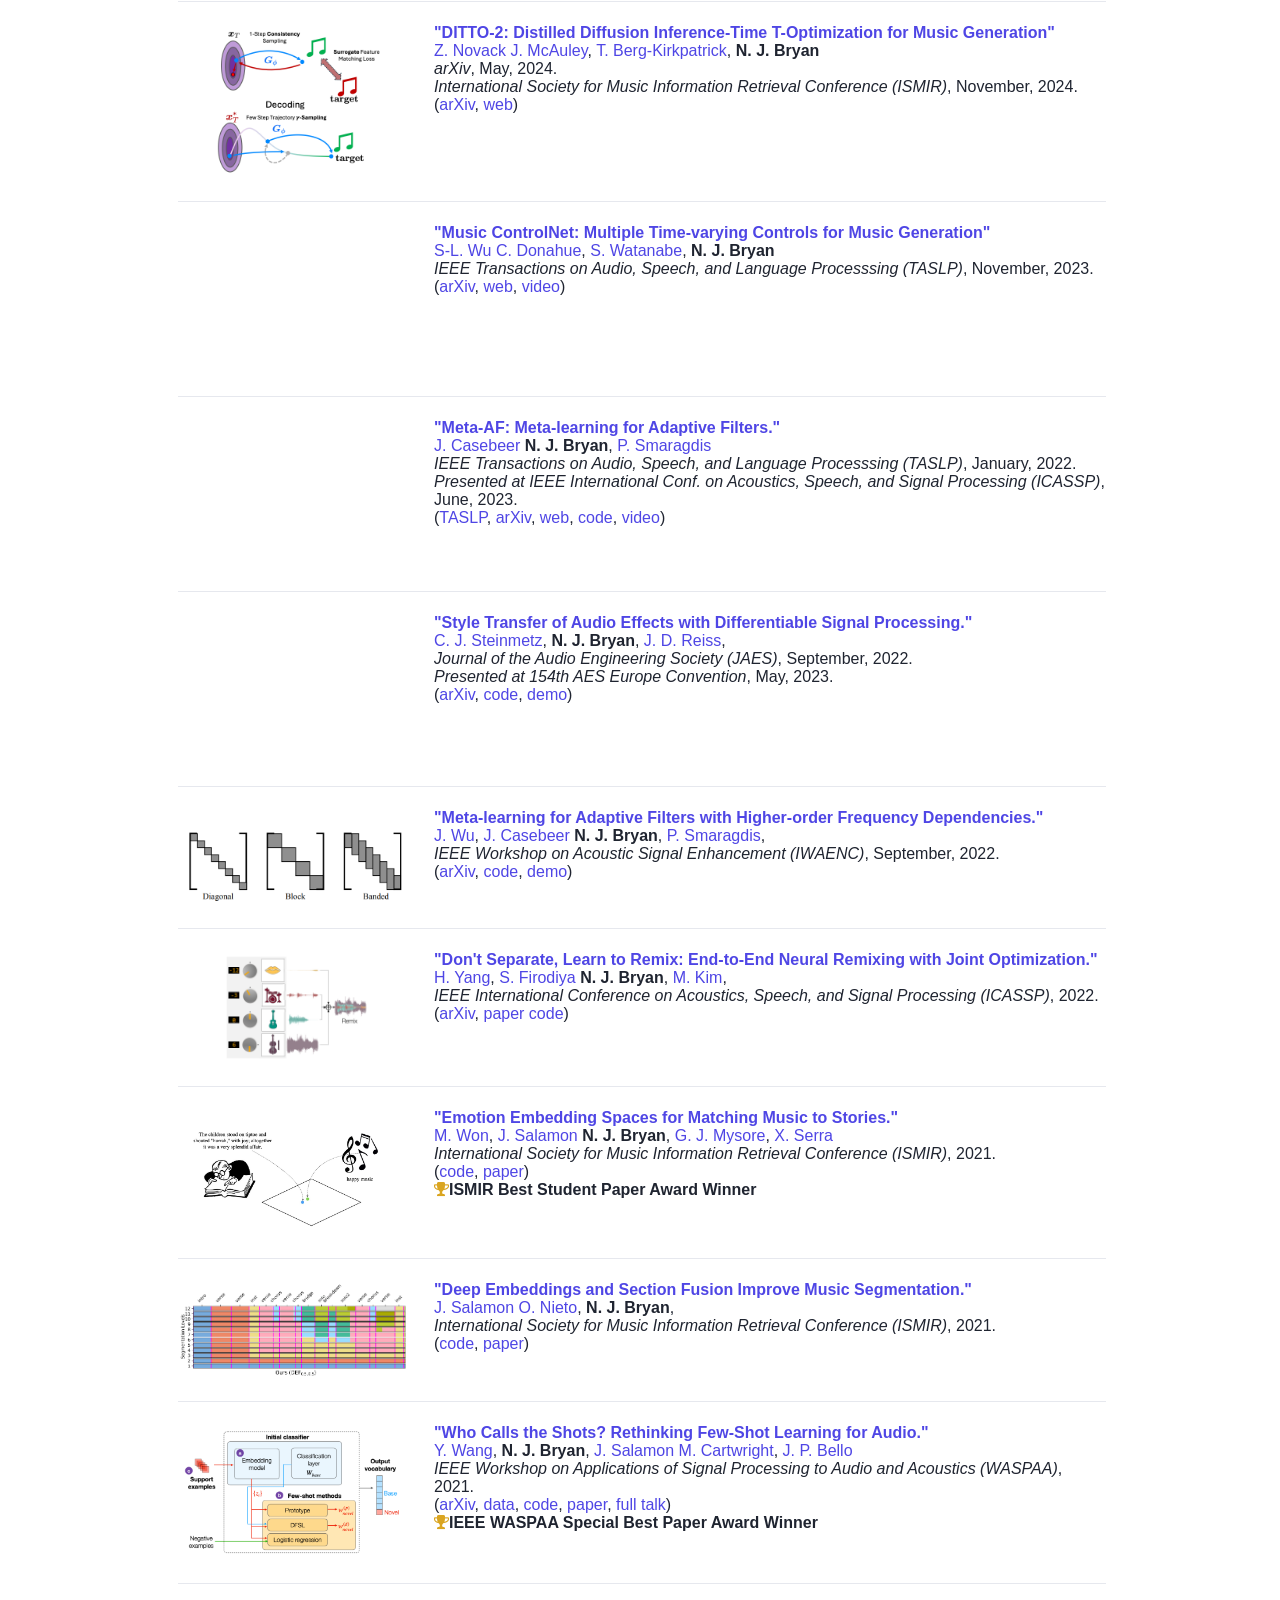
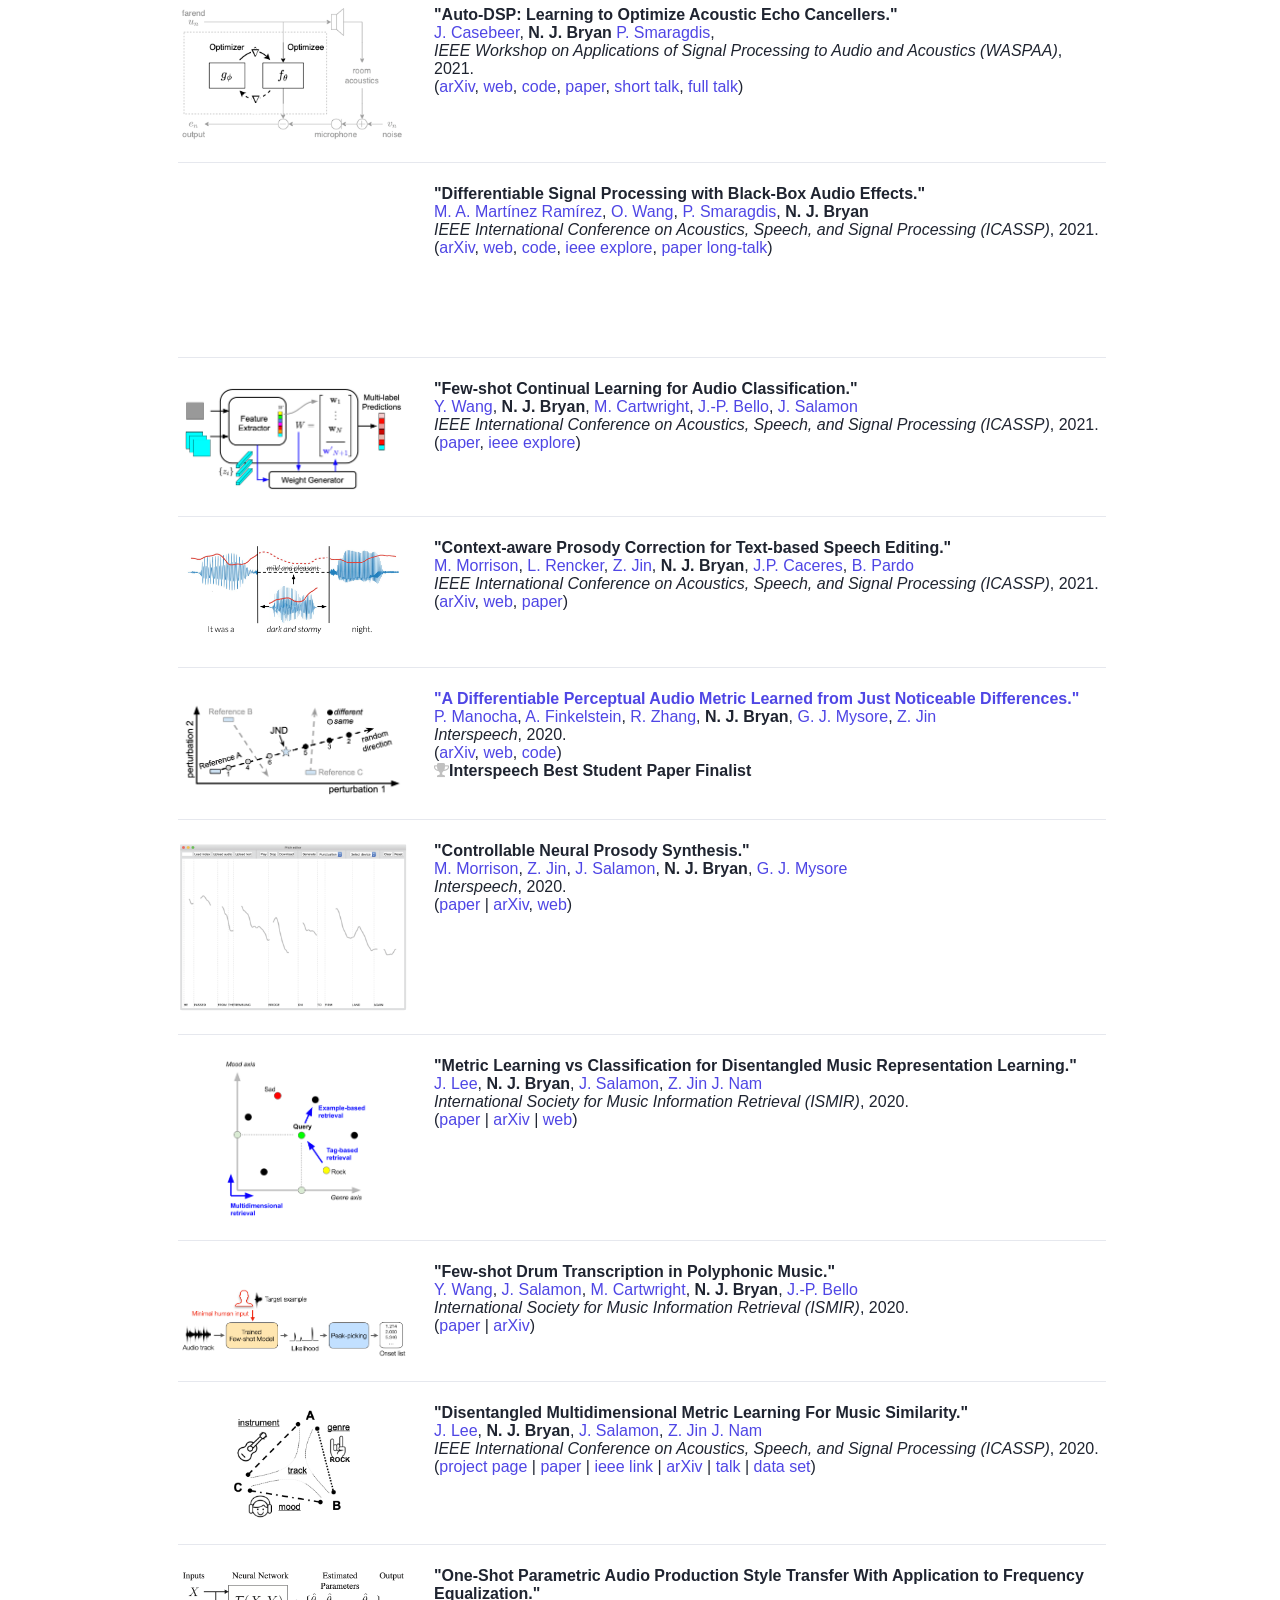
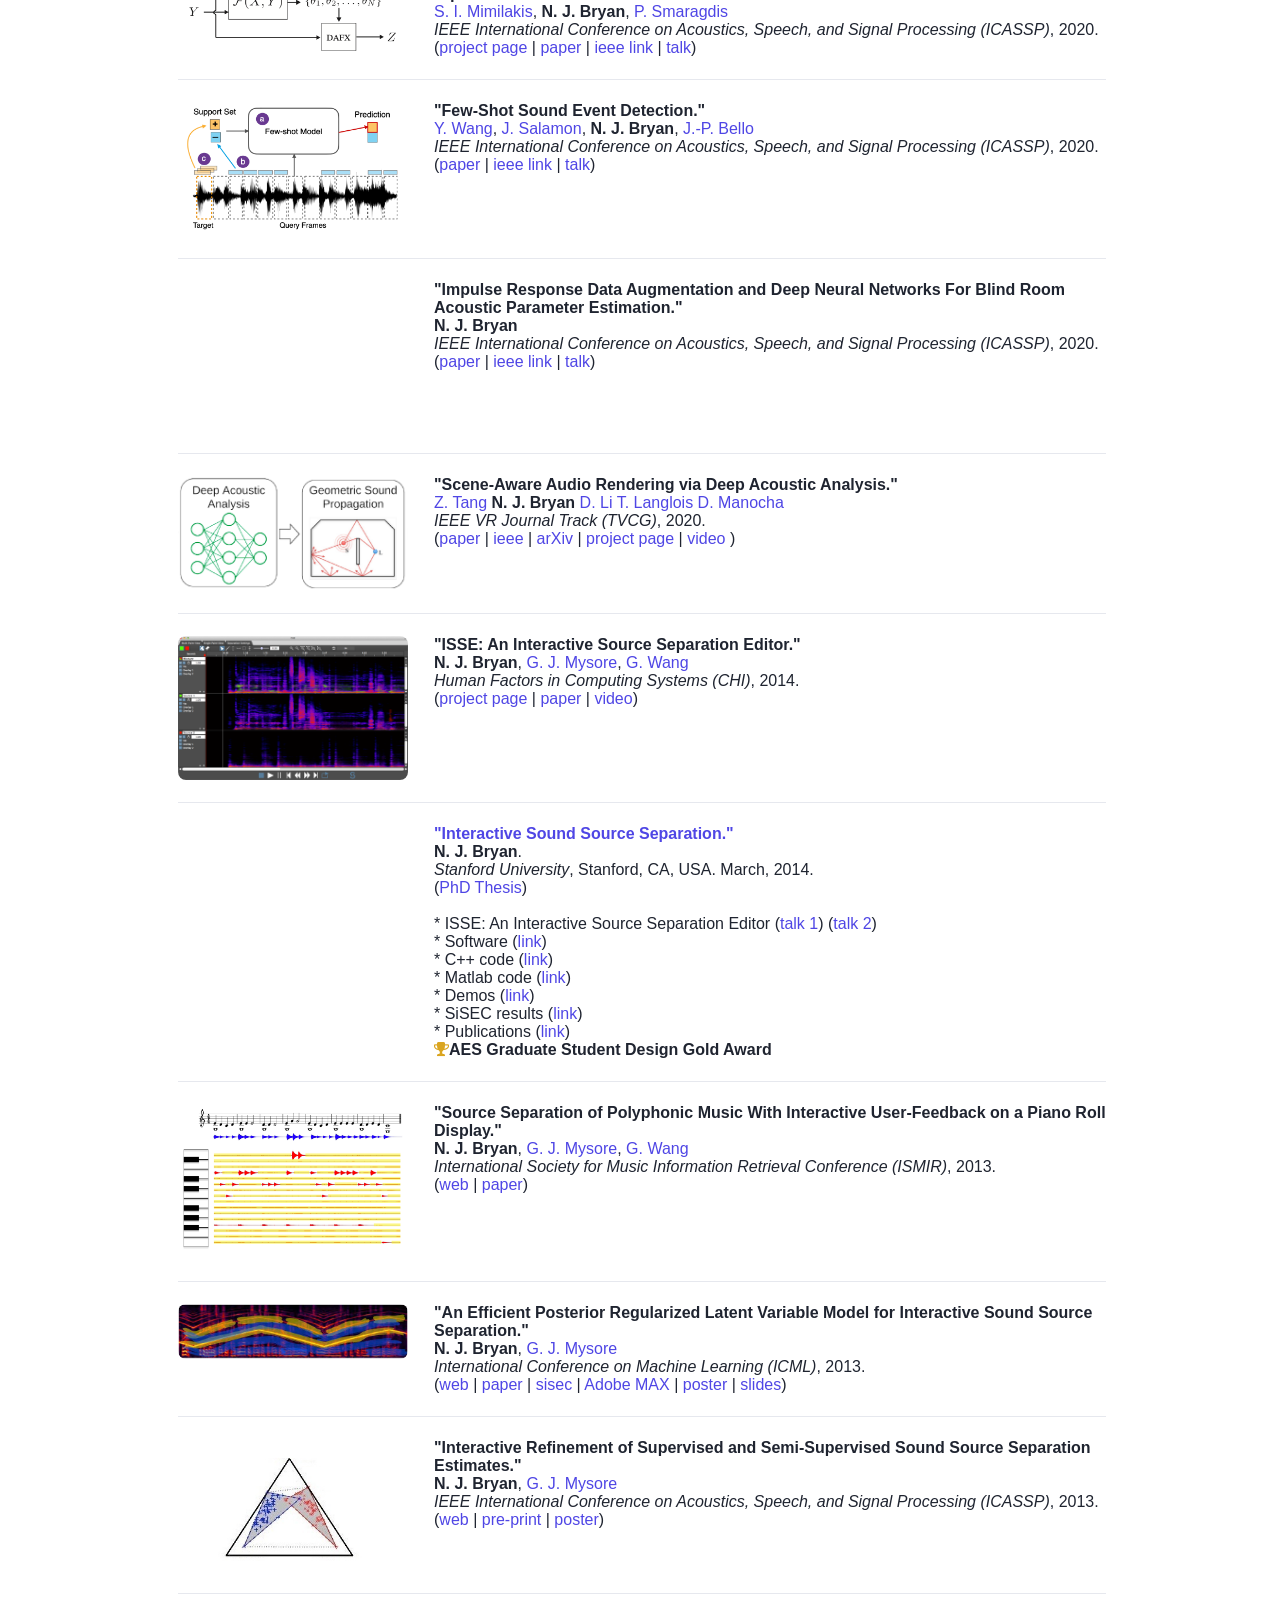
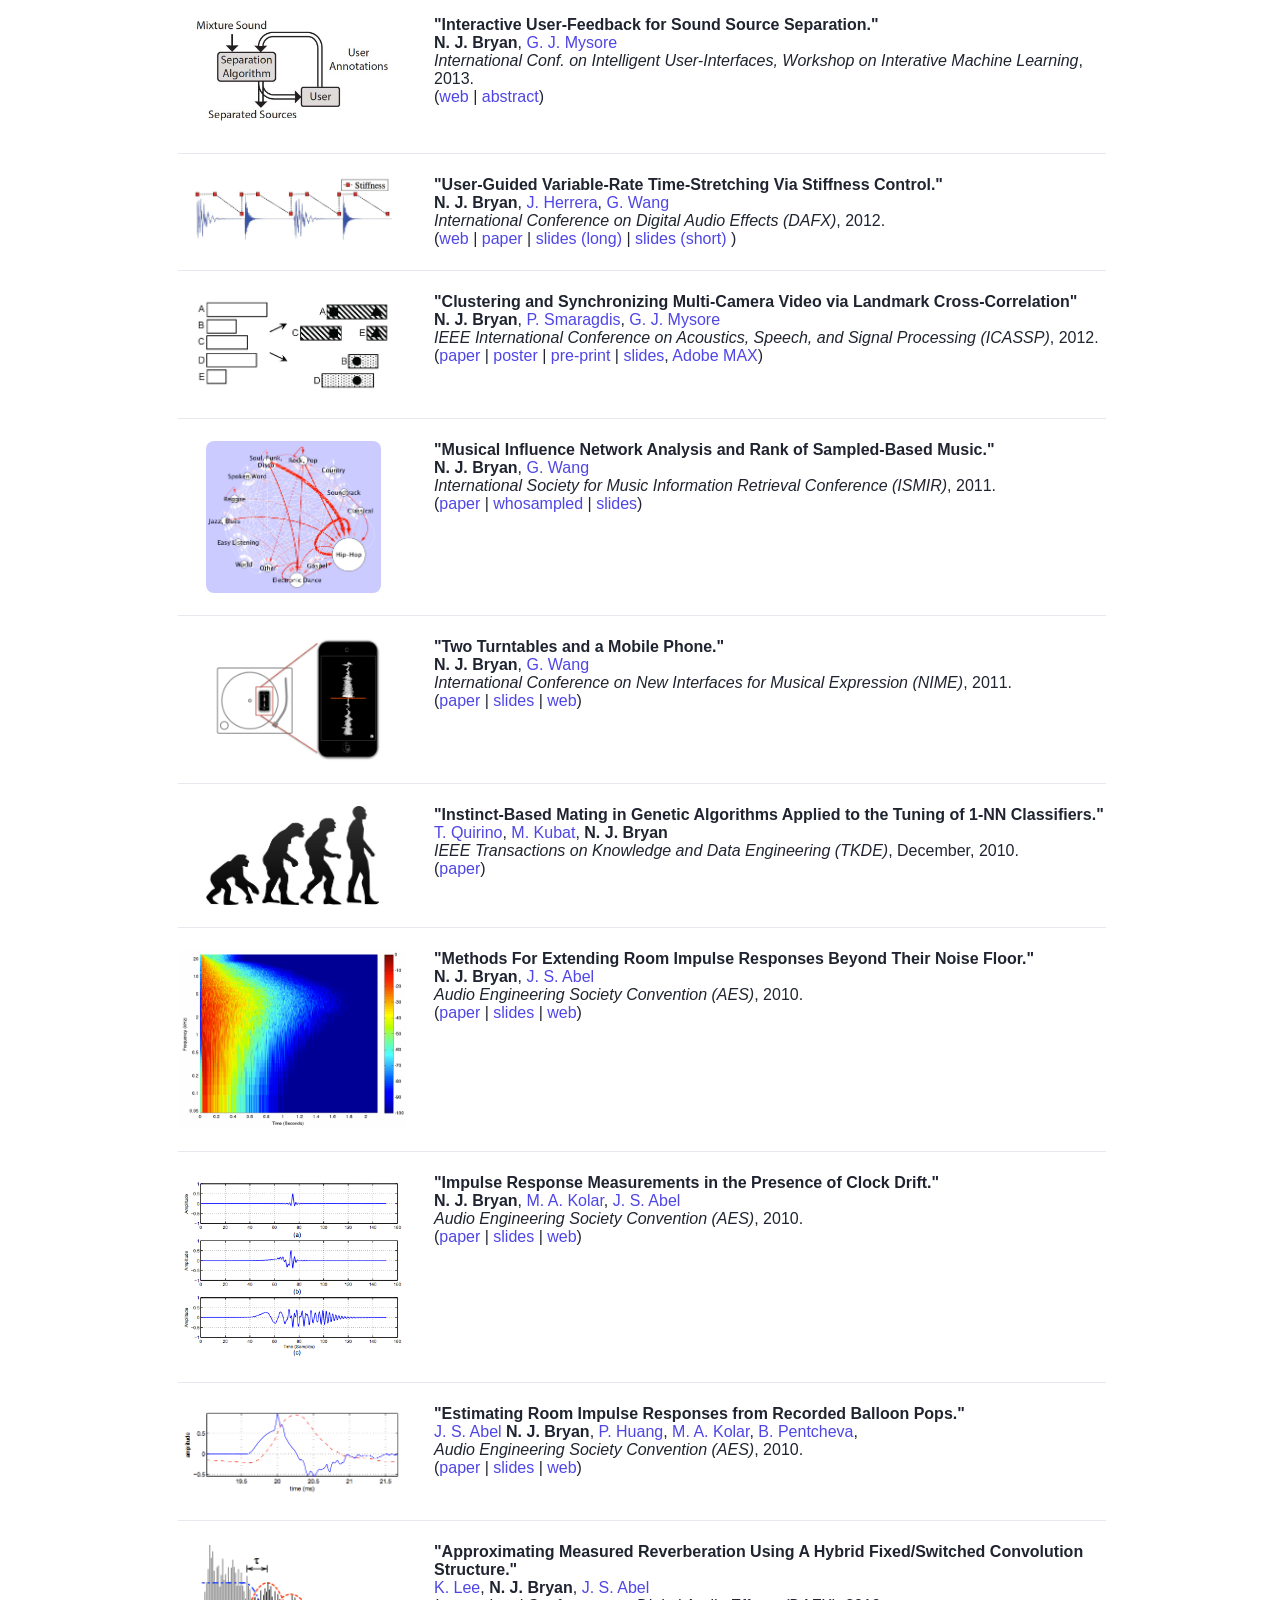
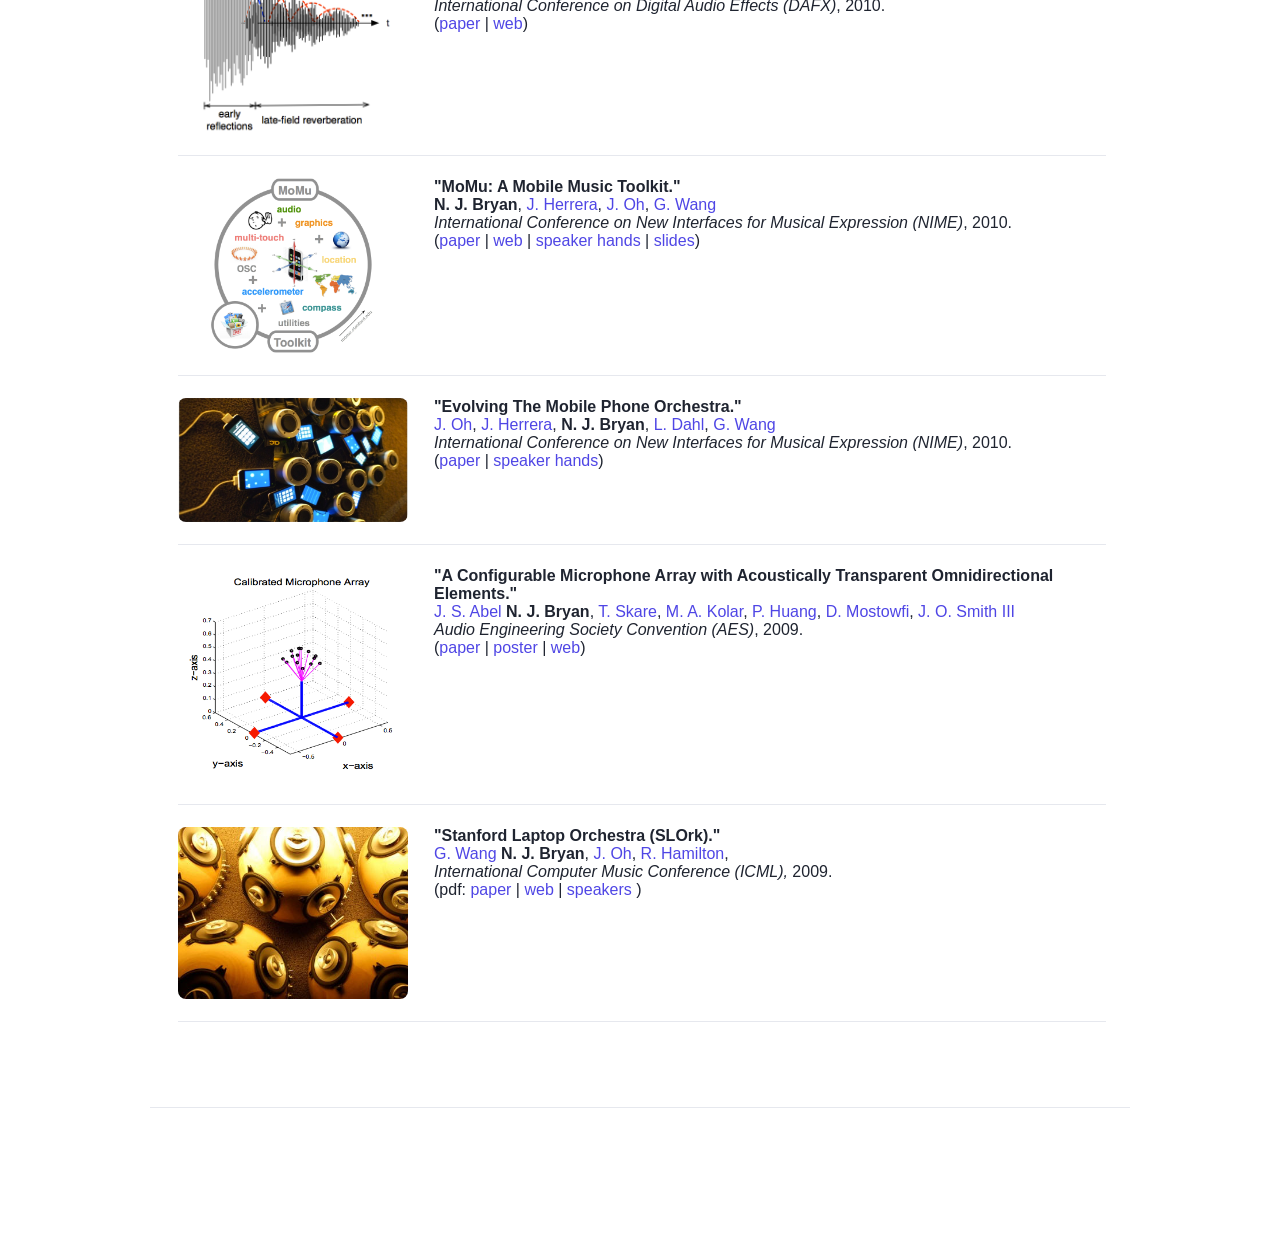
==== commit c032d822: "updated page" ====
--- a/index.html
+++ b/index.html
@@ -1,247 +1,79 @@
-<html>
+<html lang="en">
 
 <head>
-	<title>Nicholas (Nick) J. Bryan</title>
+	<meta charset="utf-8">
+	<meta name="viewport" content="width=device-width, initial-scale=1">
+
+	<title>Nicholas (Nick) J. Bryan — Head of Music AI, Adobe Research</title>
+	<meta name="description" content="Nicholas J. Bryan — Head of Music AI and Principal Scientist at Adobe Research. Research in generative AI, audio and music, and signal processing.">
+	<meta name="author" content="Nicholas J. Bryan">
+	<link rel="canonical" href="https://njb.github.io/">
+
+	<!-- Google Search Console verification:
+	     1) Go to https://search.google.com/search-console, add property https://njb.github.io/
+	     2) Choose the "HTML tag" method and copy the content token
+	     3) Replace REPLACE_WITH_YOUR_TOKEN below and uncomment this line -->
+	<!-- <meta name="google-site-verification" content="REPLACE_WITH_YOUR_TOKEN"> -->
+	<meta name="google-site-verification" content="x07aJZkOlqtVXqvfJ8iH4le5iRMCiuxNuyCOYEB2ZRE" />
+
+	<!-- Favicon -->
+	<link rel="icon" type="image/svg+xml" href="favicon.svg">
+
+	<!-- Open Graph (Facebook, LinkedIn, etc.) -->
+	<meta property="og:type" content="profile">
+	<meta property="og:site_name" content="Nicholas J. Bryan">
+	<meta property="og:title" content="Nicholas J. Bryan — Head of Music AI, Adobe Research">
+	<meta property="og:description" content="Head of Music AI and Principal Scientist at Adobe Research. Research in generative AI, audio and music, and signal processing.">
+	<meta property="og:url" content="https://njb.github.io/">
+	<meta property="og:image" content="https://njb.github.io/index_files/og-card.png">
+	<meta property="og:image:width" content="1200">
+	<meta property="og:image:height" content="630">
+	<meta property="og:image:alt" content="Nicholas J. Bryan — Head of Music AI, Adobe Research">
+
+	<!-- Twitter Card -->
+	<meta name="twitter:card" content="summary_large_image">
+	<meta name="twitter:site" content="@NicholasJBryan">
+	<meta name="twitter:creator" content="@NicholasJBryan">
+	<meta name="twitter:title" content="Nicholas J. Bryan — Head of Music AI, Adobe Research">
+	<meta name="twitter:description" content="Head of Music AI and Principal Scientist at Adobe Research. Research in generative AI, audio and music, and signal processing.">
+	<meta name="twitter:image" content="https://njb.github.io/index_files/og-card.png">
+	<meta name="twitter:image:alt" content="Nicholas J. Bryan — Head of Music AI, Adobe Research">
+
 	<link rel="stylesheet" href="https://cdnjs.cloudflare.com/ajax/libs/font-awesome/4.7.0/css/font-awesome.min.css">
-	
-	<meta name="viewport" content="width=device-width, initial-scale=1">
-
-	<style>
-		/* Base styles */
-		body {
-			font-family: Helvetica, Arial, sans-serif;
-			margin: 0;
-			padding: 15px;
-			line-height: 1.5;
-		}
-
-		/* Main container - responsive */
-		.main-container {
-			max-width: 980px;
-			margin: 0 auto;
-			width: 100%;
-		}
-
-		/* Header section with photo */
-		.header-section {
-			display: flex;
-			flex-wrap: wrap;
-			gap: 20px;
-			align-items: flex-start;
-		}
-
-		.header-info {
-			flex: 1;
-			min-width: 280px;
-		}
-
-		.header-photo {
-			flex: 1;
-			min-width: 280px;
-			text-align: center;
-		}
-
-		.header-photo img {
-			max-width: 100%;
-			height: auto;
-		}
-
-		/* Name styling */
-		.name {
-			font-size: 2.5em;
-			font-weight: bold;
-			margin-bottom: 10px;
-		}
-
-		/* Publication entries */
-		.pub-entry {
-			display: flex;
-			flex-wrap: wrap;
-			gap: 15px;
-			margin-bottom: 25px;
-			padding-bottom: 15px;
-			border-bottom: 1px solid #eee;
-		}
-
-		.pub-media {
-			flex: 0 0 250px;
-			max-width: 100%;
-		}
-
-		.pub-details {
-			flex: 1;
-			min-width: 250px;
-		}
-
-		/* Responsive iframes (YouTube videos) */
-		.video-container {
-			position: relative;
-			width: 100%;
-			max-width: 250px;
-			padding-bottom: 56.25%; /* 16:9 aspect ratio */
-			height: 0;
-			overflow: hidden;
-		}
-
-		.video-container iframe {
-			position: absolute;
-			top: 0;
-			left: 0;
-			width: 100%;
-			height: 100%;
-		}
-
-		/* Responsive images in publications */
-		.pub-media img {
-			max-width: 100%;
-			height: auto;
-		}
-
-		/* Links list */
-		.links-list {
-			padding-left: 20px;
-		}
-
-		.links-list li {
-			margin-bottom: 5px;
-		}
-
-		/* Section headers */
-		h2 {
-			border-bottom: 2px solid #333;
-			padding-bottom: 5px;
-			margin-top: 30px;
-		}
-
-		/* Horizontal rule */
-		hr {
-			border: none;
-			border-top: 2px solid #333;
-			margin: 20px 0;
-		}
-
-		/* Legacy table support - make responsive */
-		table {
-			max-width: 100%;
-		}
-
-		table img {
-			max-width: 100%;
-			height: auto;
-		}
-
-		table iframe {
-			max-width: 100%;
-		}
-
-		/* Collapsible sections */
-		.collapsible {
-			background-color: rgb(211, 211, 211);
-			color: rgb(0, 0, 0);
-			cursor: pointer;
-			padding: 8px;
-			width: 10%;
-			border: none;
-			text-align: left;
-			outline: none;
-			font-size: 15px;
-		}
-
-		.active,
-		.collapsible:hover {
-			background-color: rgb(255, 255, 255);
-		}
-
-		.content {
-			padding: 0 8px;
-			max-height: 0;
-			overflow: hidden;
-			transition: max-height 0.2s ease-out;
-			background-color: #ffffff;
-		}
-
-		/* Mobile styles */
-		@media screen and (max-width: 768px) {
-			body {
-				padding: 10px;
-			}
-
-			.name {
-				font-size: 1.8em;
-			}
-
-			.header-section {
-				flex-direction: column-reverse;
-			}
-
-			.header-photo {
-				text-align: center;
-				margin-bottom: 15px;
-			}
-
-			.header-photo img {
-				max-width: 300px;
-			}
-
-			.pub-entry {
-				flex-direction: column;
-			}
-
-			.pub-media {
-				flex: 0 0 auto;
-				text-align: center;
-			}
-
-			.video-container {
-				max-width: 100%;
-				margin: 0 auto;
-			}
-
-			/* Make legacy tables stack on mobile */
-			table, tbody, tr, td {
-				display: block;
-				width: 100% !important;
-			}
-
-			td[width="256"],
-			td[width="50%"] {
-				width: 100% !important;
-				text-align: center;
-				margin-bottom: 15px;
-			}
-
-			td img {
-				max-width: 280px !important;
-			}
-
-			iframe {
-				max-width: 100% !important;
-			}
-		}
-
-		/* Small mobile */
-		@media screen and (max-width: 480px) {
-			.name {
-				font-size: 1.5em;
-			}
-
-			.header-photo img {
-				max-width: 250px;
-			}
-
-			td img {
-				max-width: 100% !important;
-			}
-		}
-	</style>
+	<link rel="stylesheet" href="styles.css">
+
+	<!-- Structured data: schema.org Person -->
+	<script type="application/ld+json">
+	{
+		"@context": "https://schema.org",
+		"@type": "Person",
+		"name": "Nicholas J. Bryan",
+		"alternateName": "Nick Bryan",
+		"jobTitle": "Head of Music AI, Principal Scientist",
+		"worksFor": { "@type": "Organization", "name": "Adobe Research" },
+		"url": "https://njb.github.io/",
+		"image": "https://njb.github.io/index_files/head-shot.jpg",
+		"email": "njb@ieee.org",
+		"alumniOf": { "@type": "CollegeOrUniversity", "name": "Stanford University (CCRMA)" },
+		"knowsAbout": ["Generative AI", "Audio Machine Learning", "Music Generation", "Signal Processing"],
+		"sameAs": [
+			"https://scholar.google.com/citations?user=65zgjxQAAAAJ&hl=en",
+			"https://twitter.com/NicholasJBryan",
+			"https://orcid.org/0000-0003-1469-7278",
+			"https://research.adobe.com/person/nicholas-j-bryan",
+			"https://www.linkedin.com/pub/nick-bryan/22/170/940",
+			"https://github.com/njb"
+		]
+	}
+	</script>
 </head>
 
-<body bgcolor="#FFFFFF" link="#000000" vlink="#000000" alink="#000000">
+<body>
 
 	<div class="main-container">
 		<div class="header-section">
 			<div class="header-info">
-				<div class="name">Nicholas J. Bryan</div>
+				<h1 class="name">Nicholas J. Bryan</h1>
 				<p>
 					Head of Music AI<br> 
 					<a href="https://research.adobe.com/">Adobe Research</a><br>
@@ -250,63 +82,55 @@
 				</p>
 				<ul class="links-list">
 					<li><a href="cv.pdf">CV</a></li>
-					<li><a href="https://scholar.google.com/citations?user=65zgjxQAAAAJ&hl=en">Google Scholar</a></li>
+					<li><a href="https://scholar.google.com/citations?user=65zgjxQAAAAJ&hl=en">Scholar</a></li>
 					<li><a href="https://twitter.com/NicholasJBryan">Twitter</a></li>
-					<li><a href="https://orcid.org/0000-0003-1469-7278">ORCID</a></li>
-					<li><a href="https://research.adobe.com/person/nicholas-j-bryan">Official Adobe Page</a></li>
+					<!-- <li><a href="https://orcid.org/0000-0003-1469-7278">ORCID</a></li> -->
+					<li><a href="https://research.adobe.com/person/nicholas-j-bryan">Adobe Research</a></li>
 					<li><a href="https://www.linkedin.com/pub/nick-bryan/22/170/940">LinkedIn</a></li>
 					<li><a href="https://github.com/njb">GitHub</a></li>
-					<li><a href="http://isse.sourceforge.net/">Sourceforge</a></li>
 				</ul>
 			</div>
 			<div class="header-photo">
 				<img src="index_files/head-shot.jpg" alt="Nicholas J. Bryan">
 			</div>
 		</div>
-					<p>
-					</p>
-					<hr size="2" align="left" noshade="">
-					<p>
-
-						<font face="helvetica, ariel, &#39;sans serif&#39;">
-							<b>About</b>: I am <a href="https://research.adobe.com/person/nicholas-j-bryan"
-								border="0">Head of the Music AI group</a> at Adobe Research. My research interests include 
-								audio and music, generative AI, and signal processing.
-							I received my PhD and MA from <a href="http://ccrma.stanford.edu">CCRMA</a>,
-							<a href="http://www.stanford.edu">Stanford University</a> and MS in <a
-								href="http://ee.stanford.edu">Electrical Eng.</a>, also from Stanford. Before that,
-							I received my Bachelor of Music and BS in Electrical Eng. with <i>summa cum laude</i>,
-							general honors, and departmental honors at the U. of Miami-FL.
-							I have received 2 best paper awards, 1 AES Graduate Design Gold award, 1 best reviewer award, and 1 best paper finalist acknowledgement. 
-							I was general co-chair of <a
-							href="http://waspaa.com/organizing-committee/">WASPAA</a> 2023, a 2x elected member of the
-							<a href="https://signalprocessingsociety.org/community-involvement/audio-and-acoustic-signal-processing/aasp-tc-home">IEEE AASP TC</a>, an IEEE Senior Member,
-							and am an Adobe distinguished inventor. I've also been a musician since childhood, <a href="https://en.wikipedia.org/wiki/Wolf_Rounds">performed at Carnegie Hall</a>, 
-							and have been on the <a href="https://www.nytimes.com/2009/12/05/technology/05orchestra.html">front-page</a> of the New York Times.
-					</p>
-					<hr size="2" align="left" noshade="">
+
+		<div class="vision">
+			<div class="vision-label">Research Vision</div>
+			<p class="vision-text">
+				I develop generative AI for music and audio, focused on human&ndash;AI co-creation: controllable, fast models that let people control and edit media, rather than relying on one-shot text prompts.
+			</p>
+		</div>
+
+		<div class="about">
+			<h2>About</h2>
+			<p class="about-text">
+				I am <a href="https://research.adobe.com/person/nicholas-j-bryan">Head of the Music AI</a> and Principal Scientist at Adobe Research.
+				I received my PhD and MA from <a href="http://ccrma.stanford.edu">CCRMA</a>,
+				<a href="http://www.stanford.edu">Stanford University</a> and MS in <a href="http://ee.stanford.edu">Electrical Eng.</a>, also from Stanford. Before that,
+				I received my Bachelor of Music and BS in Electrical Eng. with <i>summa cum laude</i>,
+				general honors, and departmental honors at the U. of Miami-FL.
+				I have received 2 best paper awards, 1 AES Graduate Design Gold award, 1 best reviewer award, and 1 best paper finalist acknowledgement.
+				I was general co-chair of <a href="http://waspaa.com/organizing-committee/">WASPAA</a> 2023, a 2x elected member of the
+				<a href="https://signalprocessingsociety.org/community-involvement/audio-and-acoustic-signal-processing/aasp-tc-home">IEEE AASP TC</a>, an IEEE Senior Member,
+				and am an Adobe distinguished inventor. I've also been a musician since childhood, <a href="https://en.wikipedia.org/wiki/Wolf_Rounds">performed at Carnegie Hall</a>,
+				and have been on the <a href="https://www.nytimes.com/2009/12/05/technology/05orchestra.html">front-page</a> of the New York Times.
+			</p>
+		</div>
+					<hr>
 					<h2>News</h2>
-						<b>[Upcoming!]</b> Invited Talk Design@Large UCSD 04/29/2026 w/<a href="https://www.orlylobel.com/">Orly Lobel</a> and <a href="https://yadegari.org/">Shahrokh Yadegari</a>, <a href="https://www.eventbrite.com/e/creative-ai-music-authorship-and-algorithmic-culture-tickets-1984311342642">EventBrite Link!</a><br>
-					    <b>[03/2026]</b> "V2M-Zero: Zero-Pair Time-Aligned Video-to-Music Generation" arXiv <a href="https://arxiv.org/abs/2603.11042">arXiv</a><br>
-						<b>[02/2026]</b> "Rethinking Music Captioning with Music Metadata LLMs" accepted to ICASSP 2026 <a href="https://arxiv.org/abs/2602.03023">arXiv</a><br>
-						<b>[02/2026]</b> "A Generative-First Neural Audio Autoencoder" accepted to ICASSP 2026 <a href="https://arxiv.org/abs/2602.15749">arXiv</a><br>
-						<b>[02/2026]</b> "Stemphonic: All-at-once Flexible Multi-stem Music Generation" accepted to ICASSP 2026 <a href="https://arxiv.org/abs/2602.09891">arXiv</a><br>
+					<div class="news">
+						<b>[05/2026]</b> Invited Talk at Conversational AI Reading Group at Mila <a href="https://youtu.be/kjuTpV6ffBs?si=NJa_RZ4fIHDt6ryU">The Grand Design Challenge of Music GenAI</a><br>
+					    <b>[05/2026]</b> "V2M-Zero: Zero-Pair Time-Aligned Video-to-Music Generation" <a href="https://arxiv.org/abs/2603.11042">arXiv</a><br>
+						<b>[05/2026]</b> "Rethinking Music Captioning with Music Metadata LLMs" ICASSP 2026 <a href="https://arxiv.org/abs/2602.03023">arXiv</a><br>
+						<b>[05/2026]</b> "A Generative-First Neural Audio Autoencoder" ICASSP 2026 <a href="https://arxiv.org/abs/2602.15749">arXiv</a><br>
+						<b>[05/2026]</b> "Stemphonic: All-at-once Flexible Multi-stem Music Generation" ICASSP 2026 <a href="https://arxiv.org/abs/2602.09891">arXiv</a><br>
+						<b>[04/2026]</b> Invited Talk Design@Large UCSD  w/<a href="https://www.orlylobel.com/">Orly Lobel</a> and <a href="https://yadegari.org/">Shahrokh Yadegari</a>, <a href="https://www.eventbrite.com/e/creative-ai-music-authorship-and-algorithmic-culture-tickets-1984311342642">EventBrite Link!</a><br>
 						<b>[02/2026]</b> "TAC: Timestamped Audio Captioning" arXiv <a href="https://arxiv.org/abs/2602.15766">arXiv</a><br>
 						<b>[10/2025]</b> Adobe Firefly Generate Soundtrack Released! <a href="https://firefly.adobe.com/generate/soundtrack">web</a><br>
-						<b>[10/2025]</b> New TMLR journal paper! DRAGON: Distributional Rewards Optimize Diffusion Generative Models <a href="https://arxiv.org/abs/2504.15217">arXiv</a>, <a href="https://ml-dragon.github.io/web/">web</a>, <a href="https://youtu.be/DEQnEP737gw?feature=shared">video</a><br>
+						<b>[10/2025]</b> TMLR journal paper! DRAGON: Distributional Rewards Optimize Diffusion Generative Models <a href="https://arxiv.org/abs/2504.15217">arXiv</a>, <a href="https://ml-dragon.github.io/web/">web</a>, <a href="https://youtu.be/DEQnEP737gw?feature=shared">video</a><br>
 						<b>[04/2025]</b> "Beyond Text to Music" Keynote Talk at ICASSP 2025 <a href="https://sites.google.com/view/genda2025">GenDA</a> Workshop. <a href="research/ICASSP_2025_GenDA_Workshhop_Keynote_Beyond_Text_to_Music.pdf">slides</a><br>
-						<b>[02/2025]</b> "Presto! Distilling Steps and Layers for Accelerating Music Generation" accepted to ICLR (Spotlight, top 5%) <a href="https://presto-music.github.io/web/">web</a>.<br>
-						<b>[11/2024]</b> ISMIR 2024 x Adobe Industry Panel Talk.<br>
-						<b>[06/2024]</b> "DITTO-2: Distilled Diffusion Inference-Time T-Optimization for Music Generation" accepted to <a href="https://ismir2024.ismir.net/">ISMIR</a> 2024.<br>
-						<b>[06/2024]</b> "MusicHiFi: Fast High-Fidelity Stereo Vocoding" accepted to <a href="https://signalprocessingsociety.org/publications-resources/ieee-signal-processing-letters">IEEE SPL</a>.
-							<a href="https://arxiv.org/abs/2403.10493">arXiv</a> | <a href="https://musichifi.github.io/web/">web</a> | <a href="https://www.youtube.com/watch?v=iytPC_6OsiQ">video</a><br>
-						<b>[05/2024]</b> "DITTO: Diffusion Inference-time T-Optimization for Music Generation" accepted to <a href="https://icml.cc/">ICML</a> (oral, top 1.5%).
-							<a href="https://arxiv.org/abs/2401.12179">arXiv</a> | <a href="https://ditto-music.github.io/web/">web</a> | <a href="https://youtu.be/QVr-S-DyccU?si=Z9pfHg86GqldDeR2">video</a><br>
-						<b>[04/2024]</b> "Music ControlNet: Multiple Time-varying Controls for Music Generation" accepted to <a href="https://signalprocessingsociety.org/publications-resources/ieeeacm-transactions-audio-speech-and-language-processing">IEEE TASLP</a>.
-						<a href="https://arxiv.org/abs/2311.07069">arXiv</a> | <a href="https://musiccontrolnet.github.io/web/">web</a> | <a href="https://youtu.be/QVr-S-DyccU?si=Z9pfHg86GqldDeR2">video</a><br>
-						<b>[02/2024]</b> <a href="https://blog.adobe.com/en/publish/2024/02/28/adobe-research-audio-creation-editing">Project Music GenAI Control</a> Adobe News.<br>
-						<b>[10/2023]</b> IEEE <a href="https://waspaa.com/organizing-committee/">WASPAA 2023</a> General Co-Chair (w/<a href="https://saige.sice.indiana.edu">Minje Kim</a>).<br>
-
+					</div>
 
 					<script>
 						var coll = document.getElementsByClassName("collapsible");
@@ -328,18 +152,17 @@
 
 
 					</p>
-					<hr size="2" align="left" noshade="">
+					<hr>
 
 					<h2>Adobe Internships</h2>
-					For current students, I offer research internships at Adobe Research in San Francisco, CA.
-					Internships are typically during the summer months and for graduate students studying audio/music
-					signal processing, machine learning, or related field. If you are interested, please send me an
-					email with your CV and research interests in October-December before the given summer. My Adobe
-					webpage is <a href="https://research.adobe.com/person/nicholas-j-bryan">here</a>.
-					<!-- <hr size="2" align="left" noshade=""> -->
-
+					<p class="section-text">
+						For current students, I offer research internships at Adobe Research in San Francisco, CA.
+						Internships are typically during the summer months and for graduate students studying audio/music
+						signal processing, machine learning, or related field. If you are interested, please send me an
+						email with your CV and research interests in October-December before the given summer. My Adobe
+						webpage is <a href="https://research.adobe.com/person/nicholas-j-bryan">here</a>.
 					</p>
-					<hr size="2" align="left" noshade="">
+					<hr>
 
 					<h2>Publications </h2>
 
@@ -371,7 +194,7 @@
 
 							<tr>
 								<td width=256 align="center">
-									<img src="index_files/metadatallms.png" width=250 height=150> <br>
+									<img alt="Rethinking Music Captioning with Music Metadata LLMs" src="index_files/metadatallms.png" width=250 height=150> <br>
 								</td>
 								<td>
 									<a id="MetadataLLMs"><b>"Rethinking Music Captioning with Music Metadata LLMs"</b></a>
@@ -428,7 +251,7 @@
 							</tr>
 							<tr>
 								<td width=256 align="center">
-									<img src="index_files/metadatallms.png" width=250 height=150> <br>
+									<img alt="TAC: Timestamped Audio Captioning" src="index_files/tac.png" width=250 height=150> <br>
 								</td>
 								<td>
 									<a id="TAC"><b>"TAC: Timestamped Audio Captioning"</b></a>
@@ -537,7 +360,7 @@
 
 							<tr>
 								<td width=256 align="center">
-									<img src="index_files/ditto-2.png" width=250 height=150>
+									<img alt="DITTO-2: Distilled Diffusion Inference-Time T-Optimization for Music Generation" src="index_files/ditto-2.png" width=250 height=150>
 								</td>
 								<td>
 									<a id="DITTO2_ISMIR"><b>"DITTO-2: Distilled Diffusion Inference-Time T-Optimization for Music Generation"</b></a>
@@ -638,7 +461,7 @@
 
 							<!------------------------------------------------------------------------------------>
 							<tr>
-								<td width=256 align="center"><img src="index_files/IWAENC2022_hometa.png" width=250
+								<td width=256 align="center"><img alt="Meta-learning for Adaptive Filters with Higher-order Frequency Dependencies." src="index_files/IWAENC2022_hometa.png" width=250
 										height=120></td>
 								<td>
 									<a id="IWAENC_2021_hometa"><b>"Meta-learning for Adaptive Filters with Higher-order
@@ -661,7 +484,7 @@
 
 							<!------------------------------------------------------------------------------------>
 							<tr>
-								<td width=256 align="center"><img src="index_files/ICASSP_2022_remix.png" width=250
+								<td width=256 align="center"><img alt="Don&#x27;t Separate, Learn to Remix: End-to-End Neural Remixing with Joint Optimization." src="index_files/ICASSP_2022_remix.png" width=250
 										height=120></td>
 								<td>
 									<a id="ICASSP2021_remix"><b>"Don't Separate, Learn to Remix: End-to-End Neural
@@ -684,7 +507,7 @@
 
 							<!------------------------------------------------------------------------------------>
 							<tr>
-								<td width=256 align="center"><img src="index_files/ISMIR_2021_emotion.jpeg" width=250
+								<td width=256 align="center"><img alt="Emotion Embedding Spaces for Matching Music to Stories." src="index_files/ISMIR_2021_emotion.jpeg" width=250
 										height=120></td>
 								<td>
 									<a id="ISMIR_2021_Award"><b>"Emotion Embedding Spaces for Matching Music to
@@ -709,7 +532,7 @@
 
 							<!------------------------------------------------------------------------------------>
 							<tr>
-								<td width=256 align="center"><img src="index_files/ISMIR_2021_sections.png" width=250
+								<td width=256 align="center"><img alt="Deep Embeddings and Section Fusion Improve Music Segmentation." src="index_files/ISMIR_2021_sections.png" width=250
 										height=120></td>
 								<td>
 									<a id="ISMIR_2021_Award"><b>"Deep Embeddings and Section Fusion Improve Music
@@ -731,7 +554,7 @@
 
 							<!------------------------------------------------------------------------------------>
 							<tr>
-								<td width=256 align="center"><img src="index_files/waspaa_2021_rethinking_few_shot.png"
+								<td width=256 align="center"><img alt="Who Calls the Shots? Rethinking Few-Shot Learning for Audio." src="index_files/waspaa_2021_rethinking_few_shot.png"
 										width=250 height=120></td>
 								<td>
 									<a id="WASPAA_2021_Award"><b>"Who Calls the Shots? Rethinking Few-Shot Learning for
@@ -759,7 +582,7 @@
 
 							<!------------------------------------------------------------------------------------>
 							<tr>
-								<td width=256 align="center"><img src="index_files/waspaa_2021_auto_dsp_aec.png"
+								<td width=256 align="center"><img alt="Auto-DSP: Learning to Optimize Acoustic Echo Cancellers." src="index_files/waspaa_2021_auto_dsp_aec.png"
 										width=250 height=120></td>
 								<td>
 									<b>"Auto-DSP: Learning to Optimize Acoustic Echo Cancellers."</b>
@@ -817,7 +640,7 @@
 
 							<!------------------------------------------------------------------------------------>
 							<tr>
-								<td width=256 align="center"><img src="index_files/few-shot_icassp_2021.png" width=250
+								<td width=256 align="center"><img alt="Few-shot Continual Learning for Audio Classification." src="index_files/few-shot_icassp_2021.png" width=250
 										height=120></td>
 								<td>
 									<b>"Few-shot Continual Learning for Audio Classification."</b>
@@ -842,7 +665,7 @@
 
 							<!------------------------------------------------------------------------------------>
 							<tr>
-								<td width=256 align="center"><img src="index_files/prosody_icassp_2021.png" width=250
+								<td width=256 align="center"><img alt="Context-aware Prosody Correction for Text-based Speech Editing." src="index_files/prosody_icassp_2021.png" width=250
 										height=120></td>
 								<td>
 									<b>"Context-aware Prosody Correction for Text-based Speech Editing."</b>
@@ -869,7 +692,7 @@
 
 							<!------------------------------------------------------------------------------------>
 							<tr>
-								<td width=256 align="center"><img src="index_files/interspeech2020-jnd-metric.png"
+								<td width=256 align="center"><img alt="A Differentiable Perceptual Audio Metric Learned from Just Noticeable Differences." src="index_files/interspeech2020-jnd-metric.png"
 										width=250 height=120></td>
 								<td>
 									<a id="Interspeech_2020_Award"><b>"A Differentiable Perceptual Audio Metric Learned
@@ -897,7 +720,7 @@
 
 							<!------------------------------------------------------------------------------------>
 							<tr>
-								<td width=256 align="center"><img
+								<td width=256 align="center"><img alt="Controllable Neural Prosody Synthesis."
 										src="index_files/interspeech2020-controllable-neural-prosody-synthesis.png"
 										width=250 height=120></td>
 								<td>
@@ -924,7 +747,7 @@
 
 							<!------------------------------------------------------------------------------------>
 							<tr>
-								<td width=256 align="center"><img
+								<td width=256 align="center"><img alt="Metric Learning vs Classification for Disentangled Music Representation Learning."
 										src="index_files/ismir2020-metric-v-classification.png" width=220 height=150>
 								</td>
 								<td>
@@ -950,7 +773,7 @@
 
 							<!------------------------------------------------------------------------------------>
 							<tr>
-								<td width=256 align="center"><img src="index_files/ismir2020-few-shot-drum.png"
+								<td width=256 align="center"><img alt="Few-shot Drum Transcription in Polyphonic Music." src="index_files/ismir2020-few-shot-drum.png"
 										width=250 height=120></td>
 								<td>
 									<b>"Few-shot Drum Transcription in Polyphonic Music." </b>
@@ -973,7 +796,7 @@
 
 							<!------------------------------------------------------------------------------------>
 							<tr>
-								<td width=256 align="center"><img src="index_files/icassp2020_music_sim.png" width=250
+								<td width=256 align="center"><img alt="Disentangled Multidimensional Metric Learning For Music Similarity." src="index_files/icassp2020_music_sim.png" width=250
 										height=120></td>
 								<td>
 									<b>"Disentangled Multidimensional Metric Learning For Music Similarity." </b>
@@ -1001,7 +824,7 @@
 
 							<!------------------------------------------------------------------------------------>
 							<tr>
-								<td width=256 align="center"><img src="index_files/icassp2020_style_transfer.png"
+								<td width=256 align="center"><img alt="One-Shot Parametric Audio Production Style Transfer With Application to Frequency Equalization." src="index_files/icassp2020_style_transfer.png"
 										width=250 height=100></td>
 								<td>
 									<b>"One-Shot Parametric Audio Production Style Transfer With Application to
@@ -1027,7 +850,7 @@
 
 							<!------------------------------------------------------------------------------------>
 							<tr>
-								<td width=256 align="center"><img src="index_files/icassp2020_few_shot_sed.png"
+								<td width=256 align="center"><img alt="Few-Shot Sound Event Detection." src="index_files/icassp2020_few_shot_sed.png"
 										width=250 height=130></td>
 								<td>
 									<b>"Few-Shot Sound Event Detection." </b>
@@ -1082,7 +905,7 @@
 
 							<!------------------------------------------------------------------------------------>
 							<tr>
-								<td width=256 align="center"><img src="index_files/ieeevr2020_deep_acoustic.png"
+								<td width=256 align="center"><img alt="Scene-Aware Audio Rendering via Deep Acoustic Analysis." src="index_files/ieeevr2020_deep_acoustic.png"
 										width=250 height=120></td>
 								<td>
 									<b>"Scene-Aware Audio Rendering via Deep Acoustic Analysis." </b>
@@ -1111,7 +934,7 @@
 
 							<!------------------------------------------------------------------------------------>
 							<tr>
-								<td width=256 align="center"><img src="index_files/chi2014.png" width=250 height=120>
+								<td width=256 align="center"><img alt="ISSE: An Interactive Source Separation Editor." src="index_files/chi2014.png" width=250 height=120>
 								</td>
 								<td>
 									<b>"ISSE: An Interactive Source Separation Editor." </b>
@@ -1173,7 +996,7 @@
 
 							<!------------------------------------------------------------------------------------>
 							<tr>
-								<td width=256 align="center"> <img src="index_files/ismir-2013.png" width=250
+								<td width=256 align="center"> <img alt="Source Separation of Polyphonic Music With Interactive User-Feedback on a Piano Roll Display." src="index_files/ismir-2013.png" width=250
 										height=120> </td>
 								<td>
 									<b>"Source Separation of Polyphonic Music With Interactive User-Feedback on a Piano
@@ -1194,7 +1017,7 @@
 
 							<!------------------------------------------------------------------------------------>
 							<tr>
-								<td width=256 align="center"> <img src="index_files/icml2013-pic.jpg" width=250
+								<td width=256 align="center"> <img alt="An Efficient Posterior Regularized Latent Variable Model for Interactive Sound Source Separation." src="index_files/icml2013-pic.jpg" width=250
 										height=120> </td>
 								<td>
 									<b>"An Efficient Posterior Regularized Latent Variable Model for Interactive Sound
@@ -1221,7 +1044,7 @@
 
 							<!------------------------------------------------------------------------------------>
 							<tr>
-								<td width=256 align="center"> <img src="index_files/icassp2013-pic.jpg" width=150
+								<td width=256 align="center"> <img alt="Interactive Refinement of Supervised and Semi-Supervised Sound Source Separation Estimates." src="index_files/icassp2013-pic.jpg" width=150
 										height=120></td>
 								<td>
 									<b>"Interactive Refinement of Supervised and Semi-Supervised Sound Source Separation
@@ -1245,7 +1068,7 @@
 
 							<!------------------------------------------------------------------------------------>
 							<tr>
-								<td width=256 align="center"> <img src="index_files/iui-pic.jpg" width=200 height=120>
+								<td width=256 align="center"> <img alt="Interactive User-Feedback for Sound Source Separation." src="index_files/iui-pic.jpg" width=200 height=120>
 								</td>
 								<td>
 									<b>"Interactive User-Feedback for Sound Source Separation." </b>
@@ -1266,7 +1089,7 @@
 
 							<!------------------------------------------------------------------------------------>
 							<tr>
-								<td width=256 align="center"> <img src="index_files/dafx-2012.jpg" width=200> </td>
+								<td width=256 align="center"> <img alt="User-Guided Variable-Rate Time-Stretching Via Stiffness Control." src="index_files/dafx-2012.jpg" width=200> </td>
 								<td>
 									<b>"User-Guided Variable-Rate Time-Stretching Via Stiffness Control."</b>
 									<br>
@@ -1290,7 +1113,7 @@
 
 							<!------------------------------------------------------------------------------------>
 							<tr>
-								<td width=256 align="center"> <img src="index_files/icassp-2012.jpg" width=200> </td>
+								<td width=256 align="center"> <img alt="Clustering and Synchronizing Multi-Camera Video via Landmark Cross-Correlation" src="index_files/icassp-2012.jpg" width=200> </td>
 								<td>
 									<b>"Clustering and Synchronizing Multi-Camera Video via Landmark Cross-Correlation"
 									</b>
@@ -1318,7 +1141,7 @@
 
 							<!------------------------------------------------------------------------------------>
 							<tr>
-								<td width=256 align="center"> <img src="index_files/ismir-2011.png" width=175
+								<td width=256 align="center"> <img alt="Musical Influence Network Analysis and Rank of Sampled-Based Music." src="index_files/ismir-2011.png" width=175
 										height=130> </td>
 								<td>
 									<b>"Musical Influence Network Analysis and Rank of Sampled-Based Music."</b>
@@ -1340,7 +1163,7 @@
 
 							<!------------------------------------------------------------------------------------>
 							<tr>
-								<td width=256 align="center"> <img src="index_files/nime-2011.png" width=175 height=120>
+								<td width=256 align="center"> <img alt="Two Turntables and a Mobile Phone." src="index_files/nime-2011.png" width=175 height=120>
 								</td>
 								<td>
 									<b>"Two Turntables and a Mobile Phone."</b>
@@ -1364,7 +1187,7 @@
 
 							<!------------------------------------------------------------------------------------>
 							<tr>
-								<td width=256 align="center"> <img src="index_files/ga.jpg" width=175 height=100> </td>
+								<td width=256 align="center"> <img alt="Instinct-Based Mating in Genetic Algorithms Applied to the Tuning of 1-NN Classifiers." src="index_files/ga.jpg" width=175 height=100> </td>
 								<td>
 									<b>"Instinct-Based Mating in Genetic Algorithms Applied to the Tuning of 1-NN
 										Classifiers." </b>
@@ -1384,7 +1207,7 @@
 
 							<!------------------------------------------------------------------------------------>
 							<tr>
-								<td width=256 align="center"> <img src="index_files/AES129-extension.png" width=250
+								<td width=256 align="center"> <img alt="Methods For Extending Room Impulse Responses Beyond Their Noise Floor." src="index_files/AES129-extension.png" width=250
 										height=120> </td>
 								<td>
 									<b>"Methods For Extending Room Impulse Responses Beyond Their Noise Floor." </b>
@@ -1407,7 +1230,7 @@
 
 							<!------------------------------------------------------------------------------------>
 							<tr>
-								<td width=256 align="center"> <img src="index_files/AES129-clock.png" width=250
+								<td width=256 align="center"> <img alt="Impulse Response Measurements in the Presence of Clock Drift." src="index_files/AES129-clock.png" width=250
 										height=120> </td>
 								<td>
 									<b>"Impulse Response Measurements in the Presence of Clock Drift."</b>
@@ -1431,7 +1254,7 @@
 
 							<!------------------------------------------------------------------------------------>
 							<tr>
-								<td width=256 align="center"> <img src="index_files/AES129-balloon.png" width=250
+								<td width=256 align="center"> <img alt="Estimating Room Impulse Responses from Recorded Balloon Pops." src="index_files/AES129-balloon.png" width=250
 										height=120> </td>
 								<td>
 									<b>"Estimating Room Impulse Responses from Recorded Balloon Pops."</b>
@@ -1454,7 +1277,7 @@
 
 							<!------------------------------------------------------------------------------------>
 							<tr>
-								<td width=256 align="center"> <img src="index_files/daxf-2010.png" width=200 height=120>
+								<td width=256 align="center"> <img alt="Approximating Measured Reverberation Using A Hybrid Fixed/Switched Convolution Structure." src="index_files/daxf-2010.png" width=200 height=120>
 								</td>
 								<td>
 									<b>"Approximating Measured Reverberation Using A Hybrid Fixed/Switched Convolution
@@ -1475,7 +1298,7 @@
 
 							<!------------------------------------------------------------------------------------>
 							<tr>
-								<td width=256 align="center"> <img src="index_files/nime-2010a.png" width=175
+								<td width=256 align="center"> <img alt="MoMu: A Mobile Music Toolkit." src="index_files/nime-2010a.png" width=175
 										height=150> </td>
 								<td>
 									<b>"MoMu: A Mobile Music Toolkit."</b>
@@ -1500,7 +1323,7 @@
 
 							<!------------------------------------------------------------------------------------>
 							<tr>
-								<td width=256 align="center"> <img src="index_files/nime-2010b.png" width=230
+								<td width=256 align="center"> <img alt="Evolving The Mobile Phone Orchestra." src="index_files/nime-2010b.png" width=230
 										height=130> </td>
 								<td>
 									<b>"Evolving The Mobile Phone Orchestra."</b>
@@ -1524,7 +1347,7 @@
 
 							<!------------------------------------------------------------------------------------>
 							<tr>
-								<td width=256 align="center"> <img src="index_files/AES127-array.png" width=230
+								<td width=256 align="center"> <img alt="A Configurable Microphone Array with Acoustically Transparent Omnidirectional Elements." src="index_files/AES127-array.png" width=230
 										height=175> </td>
 								<td>
 									<b>"A Configurable Microphone Array with Acoustically Transparent Omnidirectional
@@ -1551,7 +1374,7 @@
 
 							<!------------------------------------------------------------------------------------>
 							<tr>
-								<td width=256 align="center"> <img src="index_files/icmc-2009.jpg" width=230 height=170>
+								<td width=256 align="center"> <img alt="Stanford Laptop Orchestra (SLOrk)." src="index_files/icmc-2009.jpg" width=230 height=170>
 								</td>
 								<td>
 									<b>"Stanford Laptop Orchestra (SLOrk)."</b>
@@ -1579,7 +1402,7 @@
 
 
 					<br><br>
-					<hr size="2" align="left" noshade="">
+					<hr>
 
 
 
--- a/styles.css
+++ b/styles.css
@@ -0,0 +1,368 @@
+/* ===== Design tokens ===== */
+:root {
+	--accent: #4f46e5;
+	--accent-dark: #3730a3;
+	--ink: #1f2430;
+	--muted: #5b6472;
+	--surface: #f5f6fb;
+	--accent-tint: #eef0fd; /* faint indigo wash for the featured callout */
+	--border: #e6e8ee;
+	--radius: 10px;
+	--pad-x: 24px;        /* horizontal padding inside boxed sections */
+	--inset: 28px;        /* matching text inset for flat sections (pad-x + 4px border) */
+}
+
+*, *::before, *::after { box-sizing: border-box; }
+
+/* ===== Base ===== */
+body {
+	font-family: -apple-system, BlinkMacSystemFont, "Segoe UI", Helvetica, Arial, sans-serif;
+	margin: 0;
+	padding: 28px 18px;
+	line-height: 1.6;
+	font-size: 16.5px;
+	color: var(--ink);
+	background: #fff;
+	overflow-wrap: break-word;
+}
+
+img { max-width: 100%; height: auto; }
+
+/* Links */
+a {
+	color: var(--accent);
+	text-decoration: none;
+	transition: color .15s ease;
+}
+
+a:hover {
+	color: var(--accent-dark);
+	text-decoration: underline;
+}
+
+/* Self-reference links in author lists: highlight the site owner, not clickable */
+a[href="#"] {
+	color: var(--ink);
+	font-weight: 600;
+	pointer-events: none;
+	text-decoration: none;
+}
+
+/* ===== Layout ===== */
+.main-container {
+	max-width: 980px;
+	margin: 0 auto;
+	width: 100%;
+}
+
+/* ===== Header ===== */
+.header-section {
+	display: flex;
+	flex-wrap: wrap;
+	gap: 28px;
+	align-items: flex-start;
+}
+
+.header-info {
+	flex: 1;
+	min-width: 280px;
+}
+
+.header-photo {
+	flex: 1;
+	min-width: 280px;
+	text-align: center;
+}
+
+.header-photo img {
+	max-width: 100%;
+	height: auto;
+	border-radius: var(--radius);
+}
+
+.name {
+	font-size: 2.6em;
+	font-weight: 800;
+	letter-spacing: -0.02em;
+	margin: 0 0 6px;
+	line-height: 1.1;
+	color: var(--ink);
+}
+
+.links-list {
+	list-style: none;
+	padding: 0;
+	margin: 14px 0 0;
+	display: flex;
+	flex-wrap: wrap;
+	gap: 8px 18px;
+}
+
+.links-list li { margin: 0; }
+.links-list a { font-weight: 500; }
+
+/* ===== Section headers ===== */
+h2 {
+	font-size: 0.82rem;
+	font-weight: 700;
+	text-transform: uppercase;
+	letter-spacing: 0.1em;
+	color: var(--accent);
+	border: none;
+	margin: 26px 0 16px;
+}
+
+/* ===== Dividers ===== */
+hr {
+	border: none;
+	border-top: 1px solid var(--border);
+	margin: 32px 0 0;
+}
+
+/* ===== Research vision ===== */
+.vision {
+	margin: 26px 0 8px;
+	padding: 18px var(--pad-x);
+	border-left: 4px solid var(--accent);
+	background: var(--accent-tint);
+	border-radius: 0 var(--radius) var(--radius) 0;
+}
+
+.vision-label {
+	font-size: 0.82rem;
+	font-weight: 700;
+	letter-spacing: 0.1em;
+	text-transform: uppercase;
+	color: var(--accent);
+	margin-bottom: 10px;
+}
+
+.vision-text {
+	margin: 0;
+	font-size: 1.15em;
+	line-height: 1.55;
+	color: var(--ink);
+}
+
+/* ===== About (flat body section) ===== */
+.about {
+	margin: 12px 0 8px;
+}
+
+/* Loose section paragraphs (e.g. About, Internships) share the unified text column */
+.about-text,
+.section-text {
+	margin: 0;
+	color: var(--ink);
+}
+
+/* ===== News ===== */
+.news { line-height: 2.2; }
+
+.news b {
+	display: inline-block;
+	font-weight: 600;
+	font-size: 0.74em;
+	letter-spacing: 0.02em;
+	color: var(--accent-dark);
+	background: var(--surface);
+	border: 1px solid var(--border);
+	border-radius: 999px;
+	padding: 2px 10px;
+	margin-right: 9px;
+	font-variant-numeric: tabular-nums;
+	white-space: nowrap;
+	vertical-align: middle;
+}
+
+/* ===== Publications (legacy table styled as cards) ===== */
+/* Use the separate border model (with zero spacing) so the table's own
+   padding is honored � collapsed borders cause table padding to be ignored,
+   which would break the left/right inset shared with the other sections. */
+table {
+	width: 100%;
+	max-width: 100%;
+	border-collapse: separate;
+	border-spacing: 0;
+}
+
+td {
+	vertical-align: top;
+	padding: 22px 0;
+	border-bottom: 1px solid var(--border);
+}
+
+td[width="256"] {
+	width: 256px;
+	padding-right: 26px;
+}
+
+/* neutralize the stray empty wrapper cell at the top of the table */
+tr:first-child td {
+	padding: 0;
+	border: none;
+}
+
+tr:hover td { background: var(--surface); }
+
+td img,
+td iframe { border-radius: 8px; }
+
+table img { max-width: 100%; height: auto; }
+table iframe { max-width: 100%; }
+
+/* ===== Consistent section width ===== */
+/* Flat (non-boxed) sections get the same text inset as the boxed sections,
+   so every section's content shares one left/right edge. */
+h2,
+.news,
+.about-text,
+.section-text,
+table {
+	padding-left: var(--inset);
+	padding-right: var(--pad-x);
+}
+
+/* ===== Responsive iframes (videos) ===== */
+.video-container {
+	position: relative;
+	width: 100%;
+	max-width: 250px;
+	padding-bottom: 56.25%; /* 16:9 */
+	height: 0;
+	overflow: hidden;
+}
+
+.video-container iframe {
+	position: absolute;
+	top: 0;
+	left: 0;
+	width: 100%;
+	height: 100%;
+}
+
+/* ===== Legacy flex publication classes (kept for compatibility) ===== */
+.pub-entry {
+	display: flex;
+	flex-wrap: wrap;
+	gap: 15px;
+	margin-bottom: 25px;
+	padding-bottom: 15px;
+	border-bottom: 1px solid var(--border);
+}
+
+.pub-media {
+	flex: 0 0 250px;
+	max-width: 100%;
+}
+
+.pub-media img { max-width: 100%; height: auto; }
+
+.pub-details {
+	flex: 1;
+	min-width: 250px;
+}
+
+/* ===== Collapsible sections ===== */
+.collapsible {
+	background-color: #f0f0f3;
+	color: var(--ink);
+	cursor: pointer;
+	padding: 8px;
+	border: none;
+	text-align: left;
+	outline: none;
+	font-size: 15px;
+}
+
+.active,
+.collapsible:hover { background-color: #fff; }
+
+.content {
+	padding: 0 8px;
+	max-height: 0;
+	overflow: hidden;
+	transition: max-height 0.2s ease-out;
+	background-color: #fff;
+}
+
+/* ===== Mobile ===== */
+@media screen and (max-width: 768px) {
+	:root {
+		--pad-x: 16px;
+		--inset: 20px;
+	}
+
+	body {
+		padding: 16px 14px;
+		font-size: 16px;
+	}
+
+	.name { font-size: 2em; }
+
+	.vision-text { font-size: 1.06em; }
+
+	.header-section {
+		flex-direction: column-reverse;
+		align-items: stretch;
+		gap: 16px;
+	}
+
+	.header-photo {
+		text-align: center;
+		margin-bottom: 4px;
+	}
+
+	.header-photo img { max-width: 320px; }
+
+	.pub-entry { flex-direction: column; }
+
+	.pub-media {
+		flex: 0 0 auto;
+		text-align: center;
+	}
+
+	.video-container {
+		max-width: 100%;
+		margin: 0 auto;
+	}
+
+	/* stack legacy tables */
+	table, tbody, tr, td {
+		display: block;
+		width: 100% !important;
+	}
+
+	td {
+		padding: 6px 0;
+		border: none;
+	}
+
+	tr {
+		border-bottom: 1px solid var(--border);
+		padding: 16px 0;
+	}
+
+	tr:first-child { border: none; padding: 0; }
+	tr:hover td { background: transparent; }
+
+	td[width="256"] {
+		width: 100% !important;
+		text-align: center;
+		margin-bottom: 12px;
+		padding-right: 0;
+	}
+
+	td img {
+		max-width: 320px !important;
+		margin: 0 auto;
+	}
+
+	iframe { max-width: 100% !important; }
+}
+
+@media screen and (max-width: 480px) {
+	.name { font-size: 1.7em; }
+	.header-photo img { max-width: 100%; }
+	td img { max-width: 100% !important; }
+}
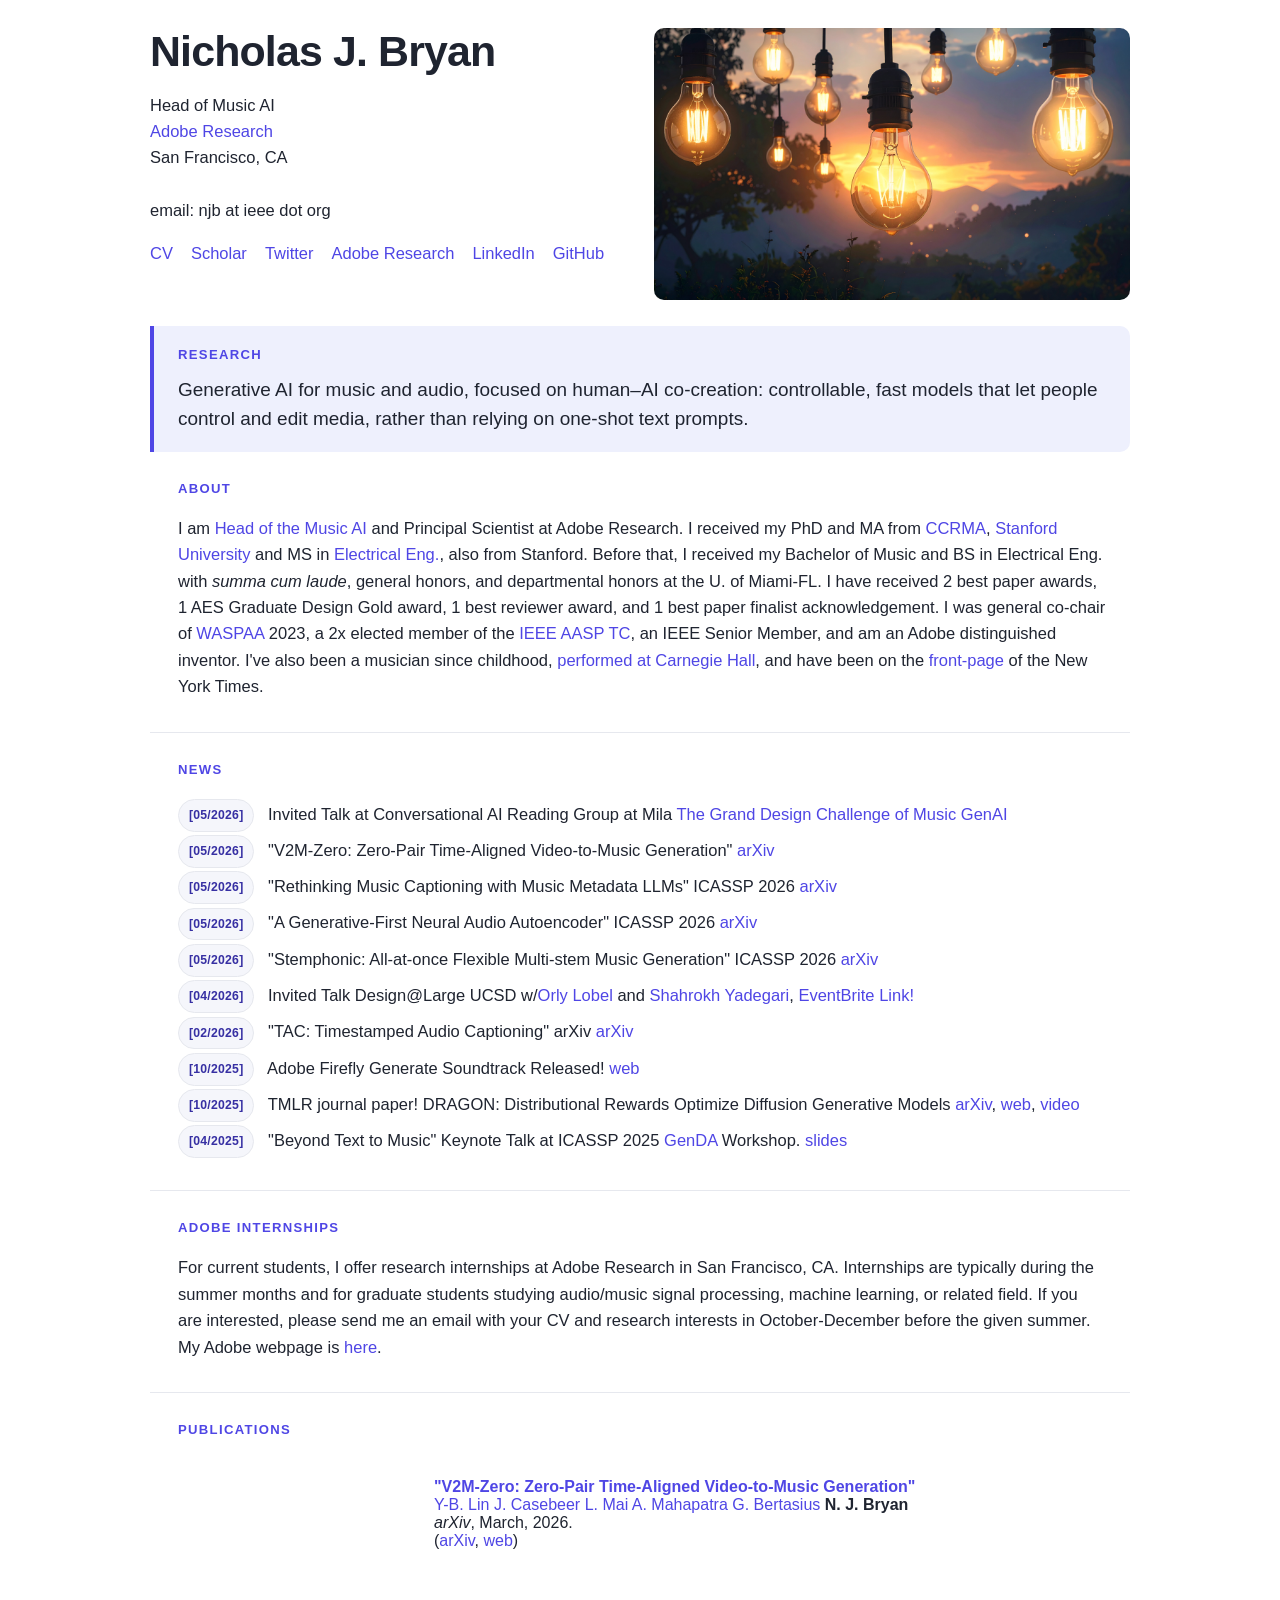
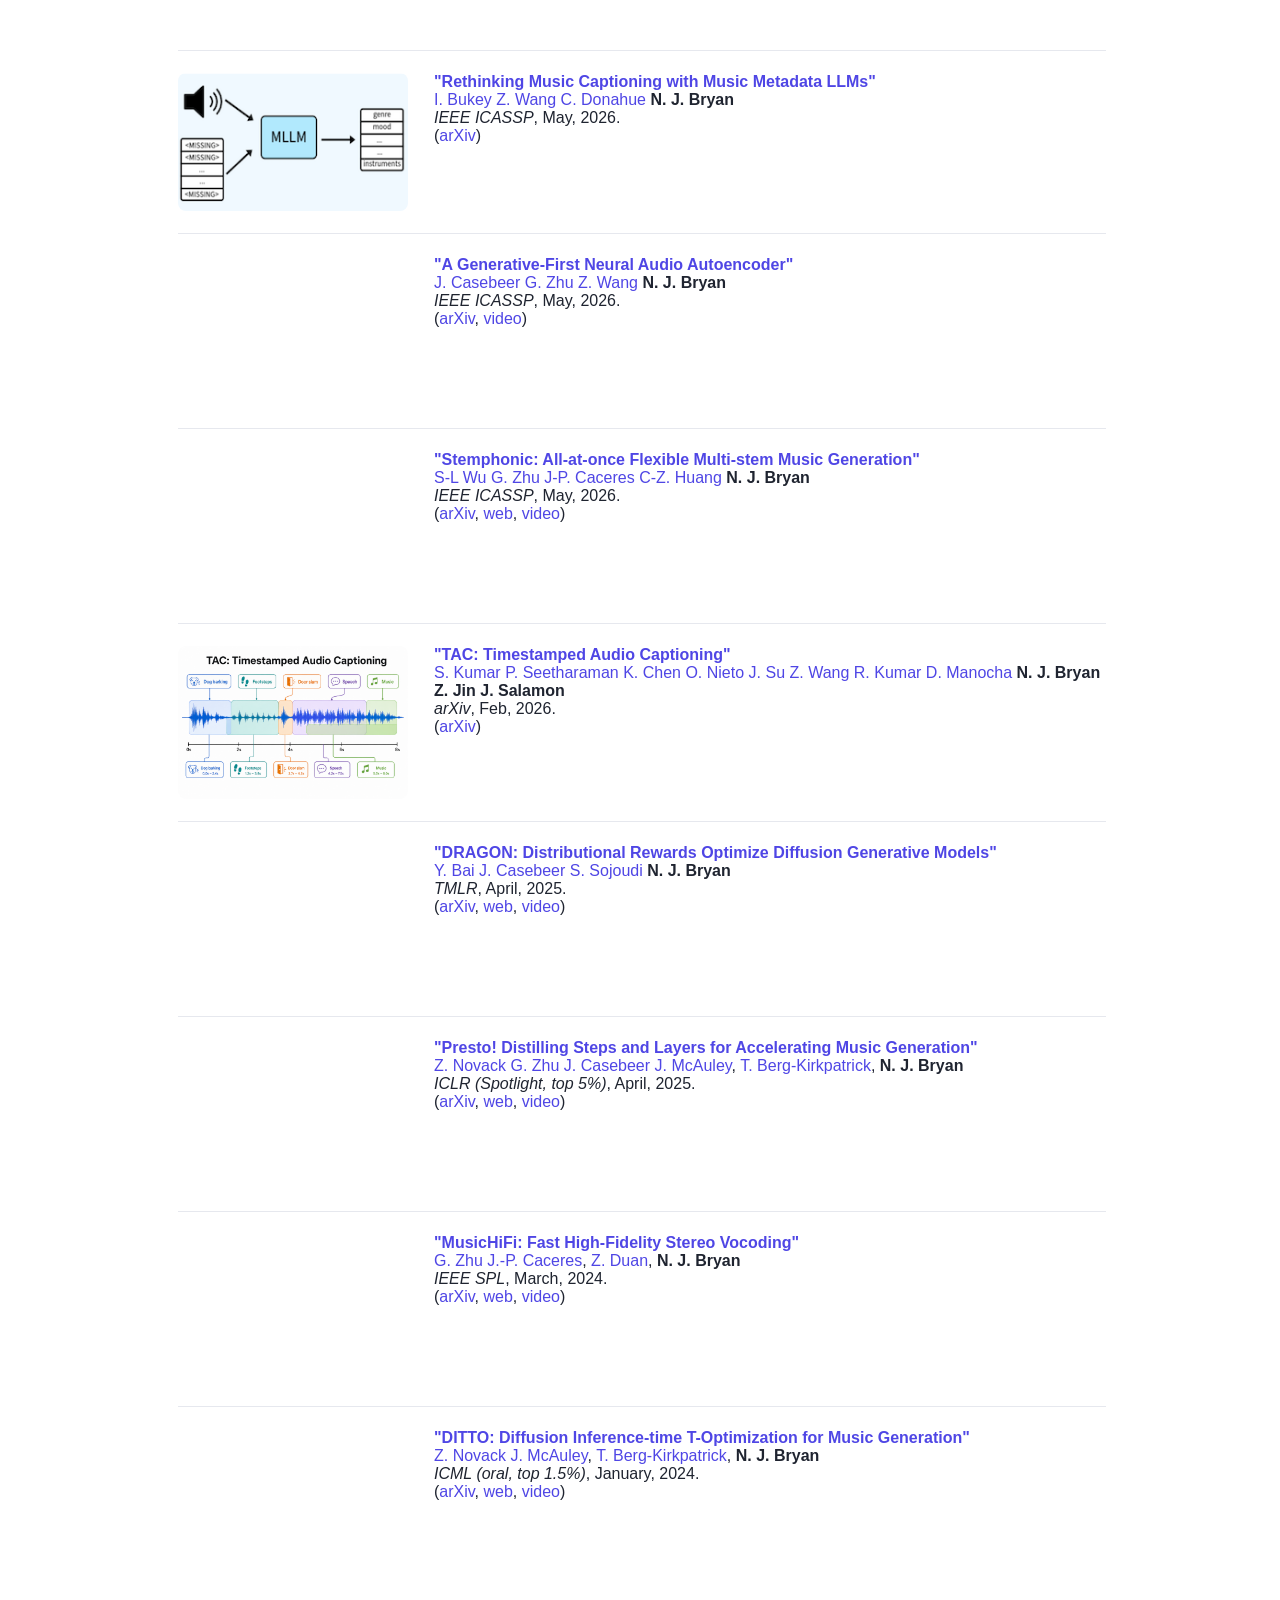
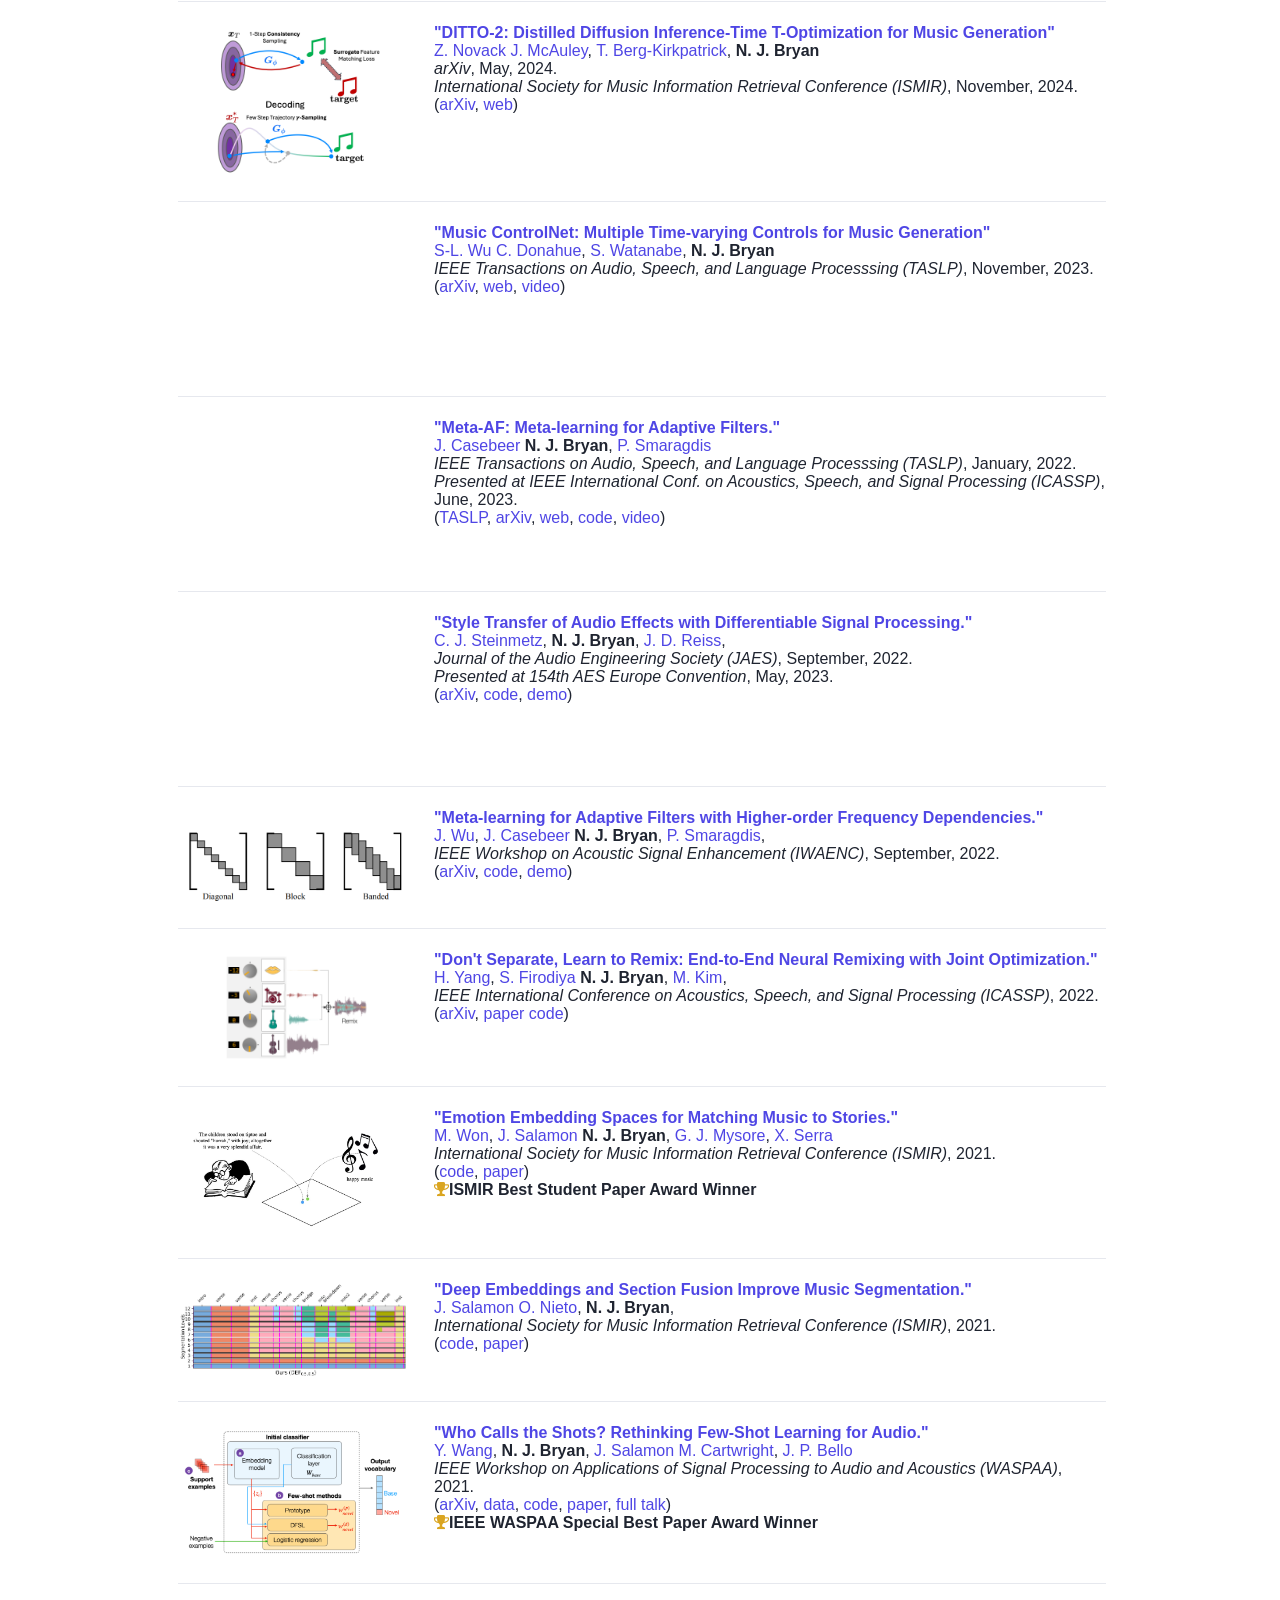
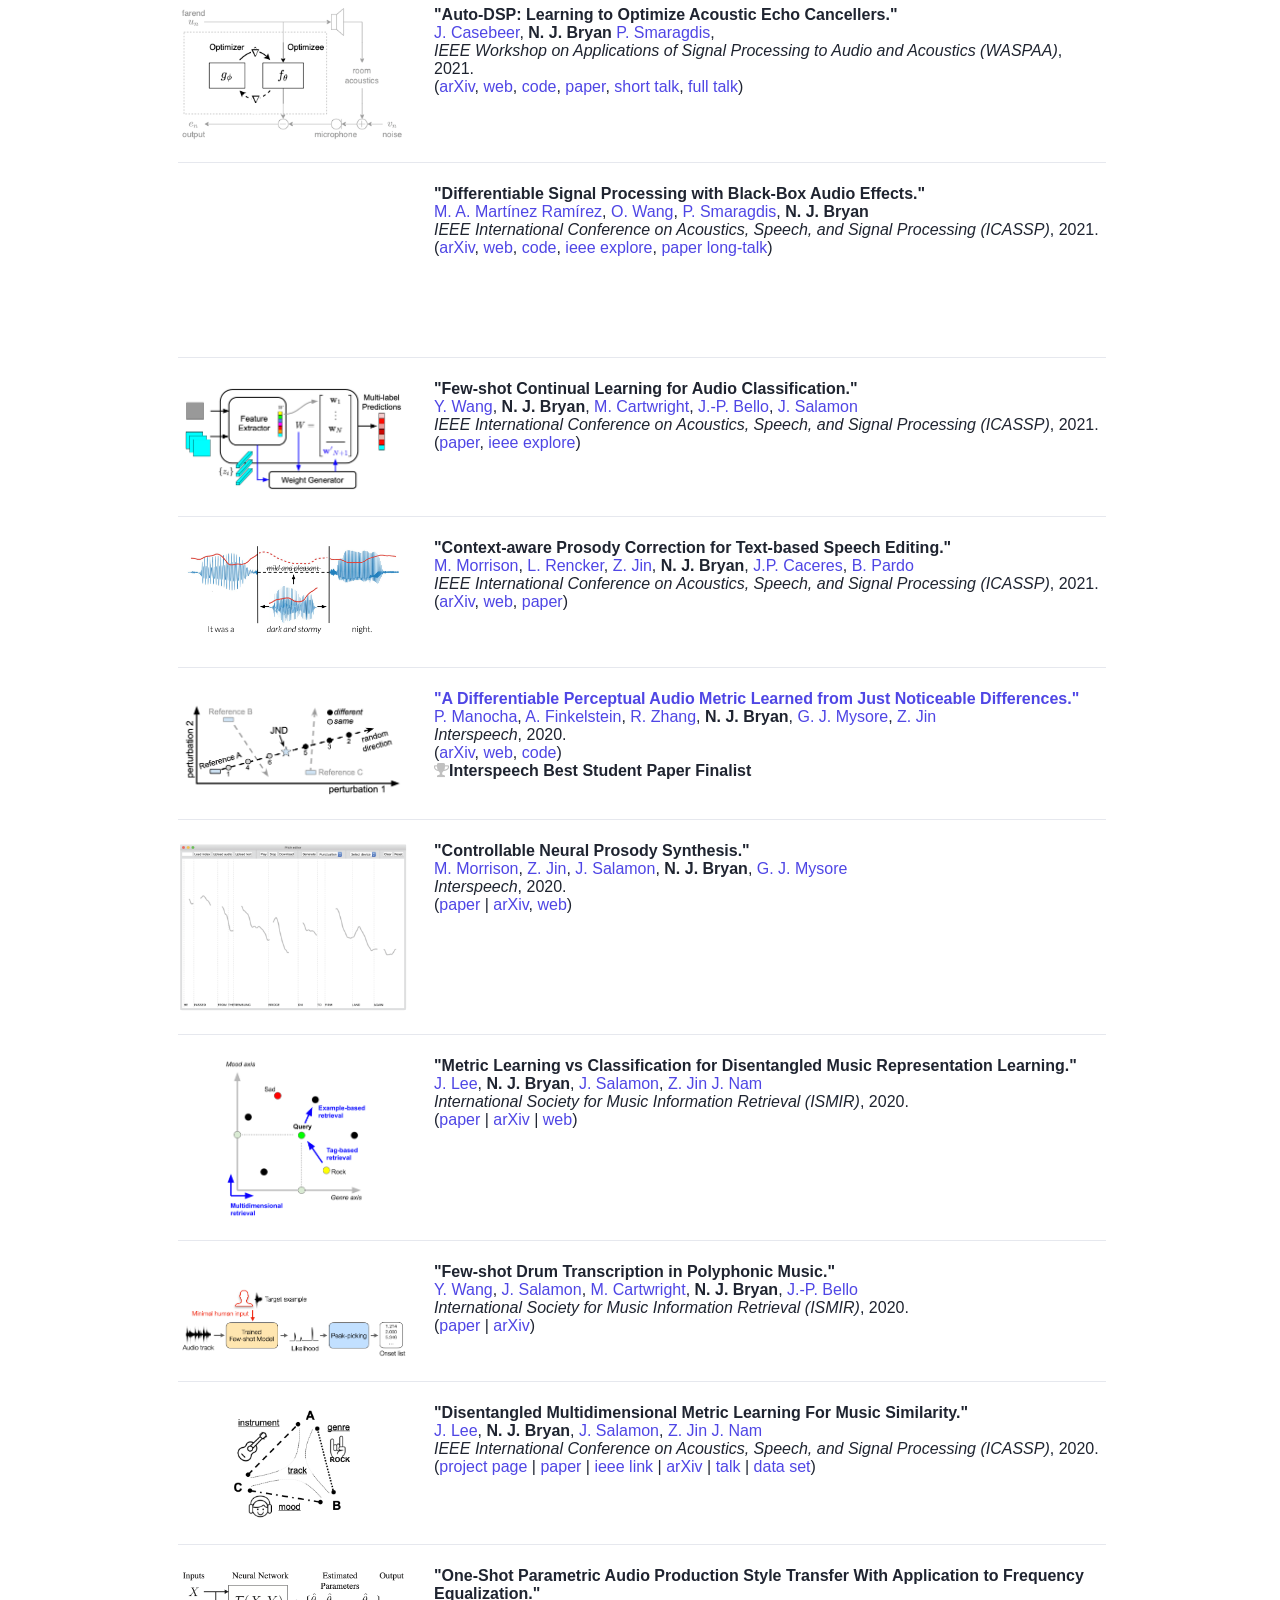
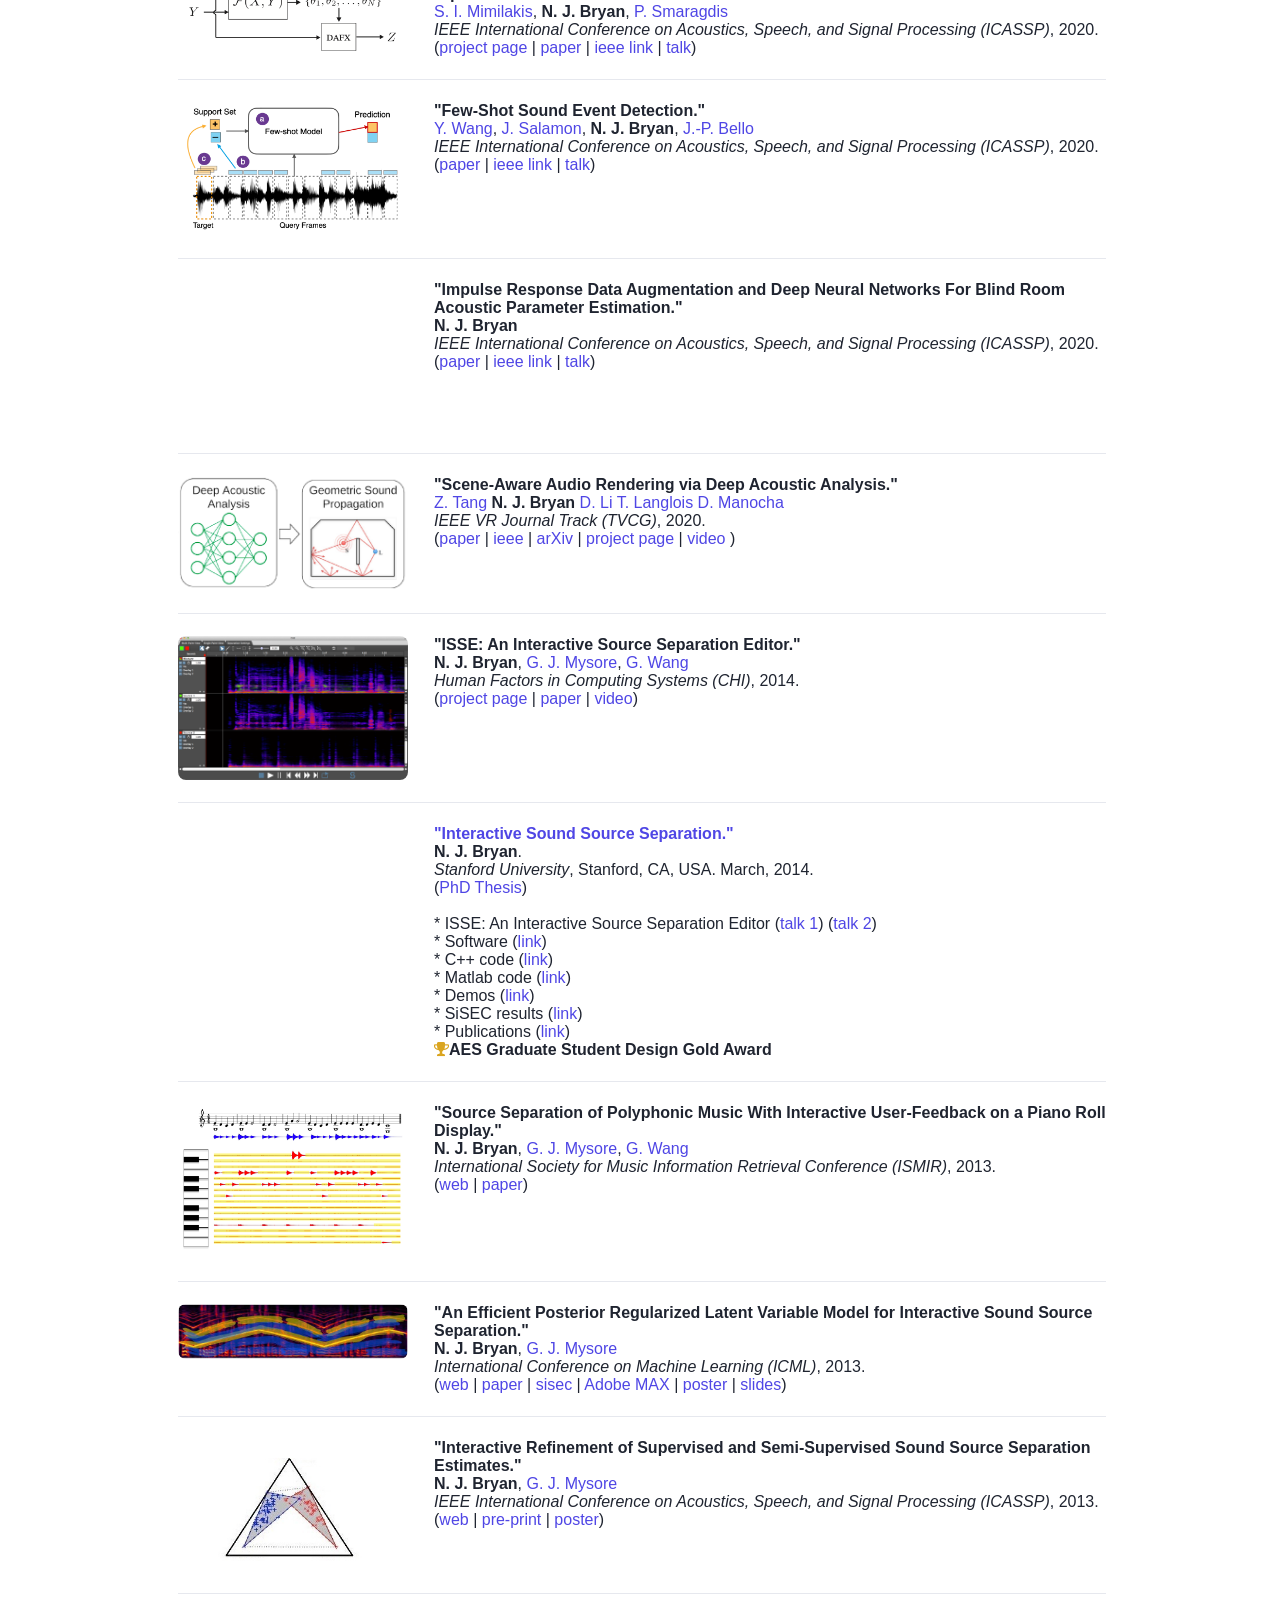
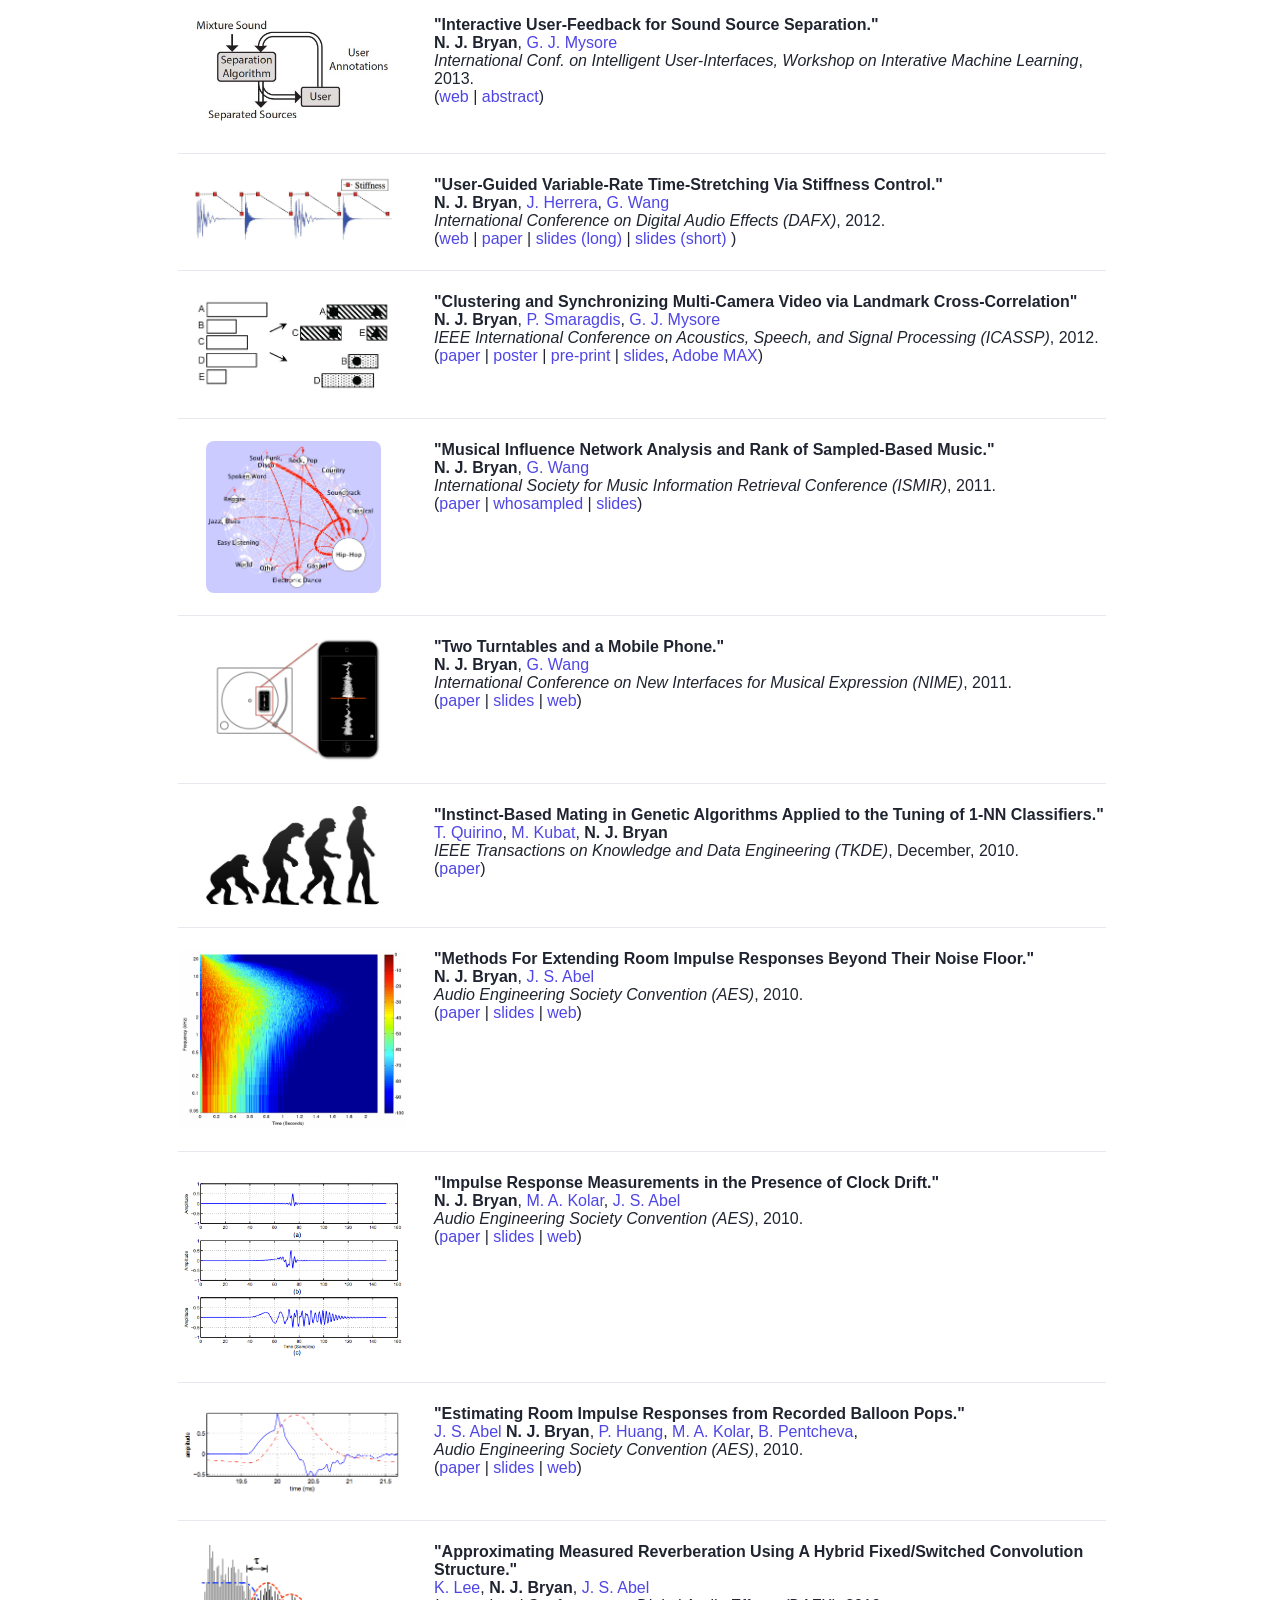
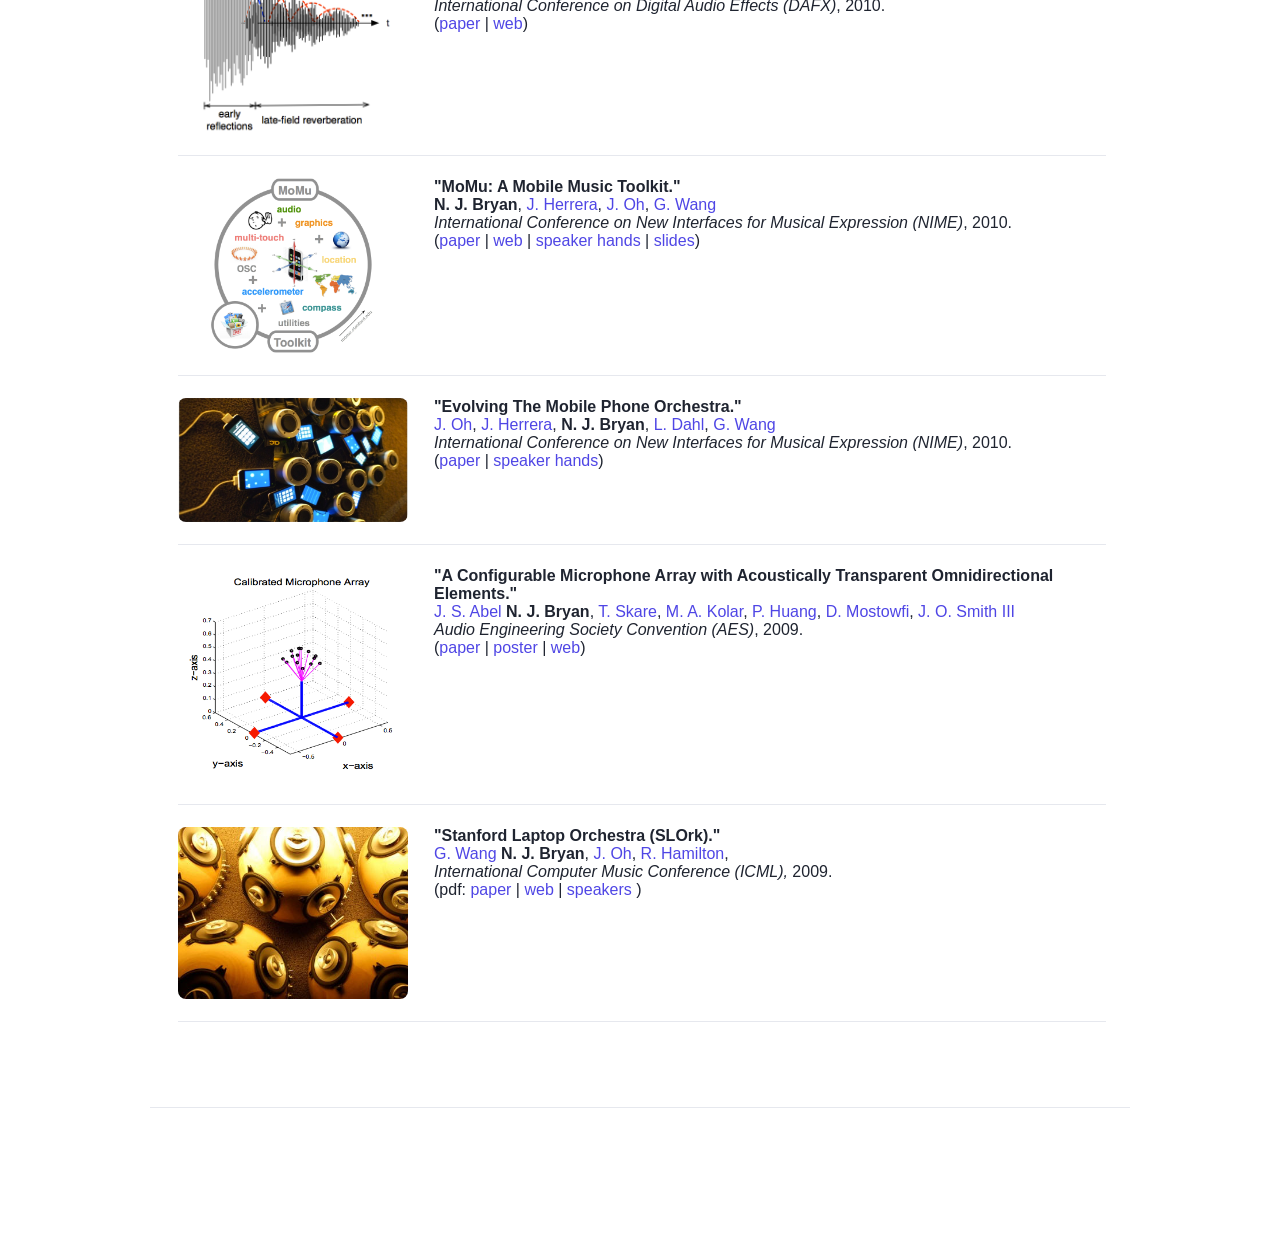
==== commit be92b604: "updates" ====
--- a/index.html
+++ b/index.html
@@ -9,12 +9,17 @@
 	<meta name="author" content="Nicholas J. Bryan">
 	<link rel="canonical" href="https://njb.github.io/">
 
-	<!-- Google Search Console verification:
-	     1) Go to https://search.google.com/search-console, add property https://njb.github.io/
-	     2) Choose the "HTML tag" method and copy the content token
-	     3) Replace REPLACE_WITH_YOUR_TOKEN below and uncomment this line -->
-	<!-- <meta name="google-site-verification" content="REPLACE_WITH_YOUR_TOKEN"> -->
+	<!-- Google Search Console verification -->
 	<meta name="google-site-verification" content="x07aJZkOlqtVXqvfJ8iH4le5iRMCiuxNuyCOYEB2ZRE" />
+
+	<!-- Google Analytics (GA4) -->
+	<script async src="https://www.googletagmanager.com/gtag/js?id=G-XDHS7YLD4Q"></script>
+	<script>
+		window.dataLayer = window.dataLayer || [];
+		function gtag(){dataLayer.push(arguments);}
+		gtag('js', new Date());
+		gtag('config', 'G-XDHS7YLD4Q');
+	</script>
 
 	<!-- Favicon -->
 	<link rel="icon" type="image/svg+xml" href="favicon.svg">
@@ -96,9 +101,9 @@
 		</div>
 
 		<div class="vision">
-			<div class="vision-label">Research Vision</div>
+			<div class="vision-label">Research</div>
 			<p class="vision-text">
-				I develop generative AI for music and audio, focused on human&ndash;AI co-creation: controllable, fast models that let people control and edit media, rather than relying on one-shot text prompts.
+				Generative AI for music and audio, focused on human&ndash;AI co-creation: controllable, fast models that let people control and edit media, rather than relying on one-shot text prompts.
 			</p>
 		</div>
 
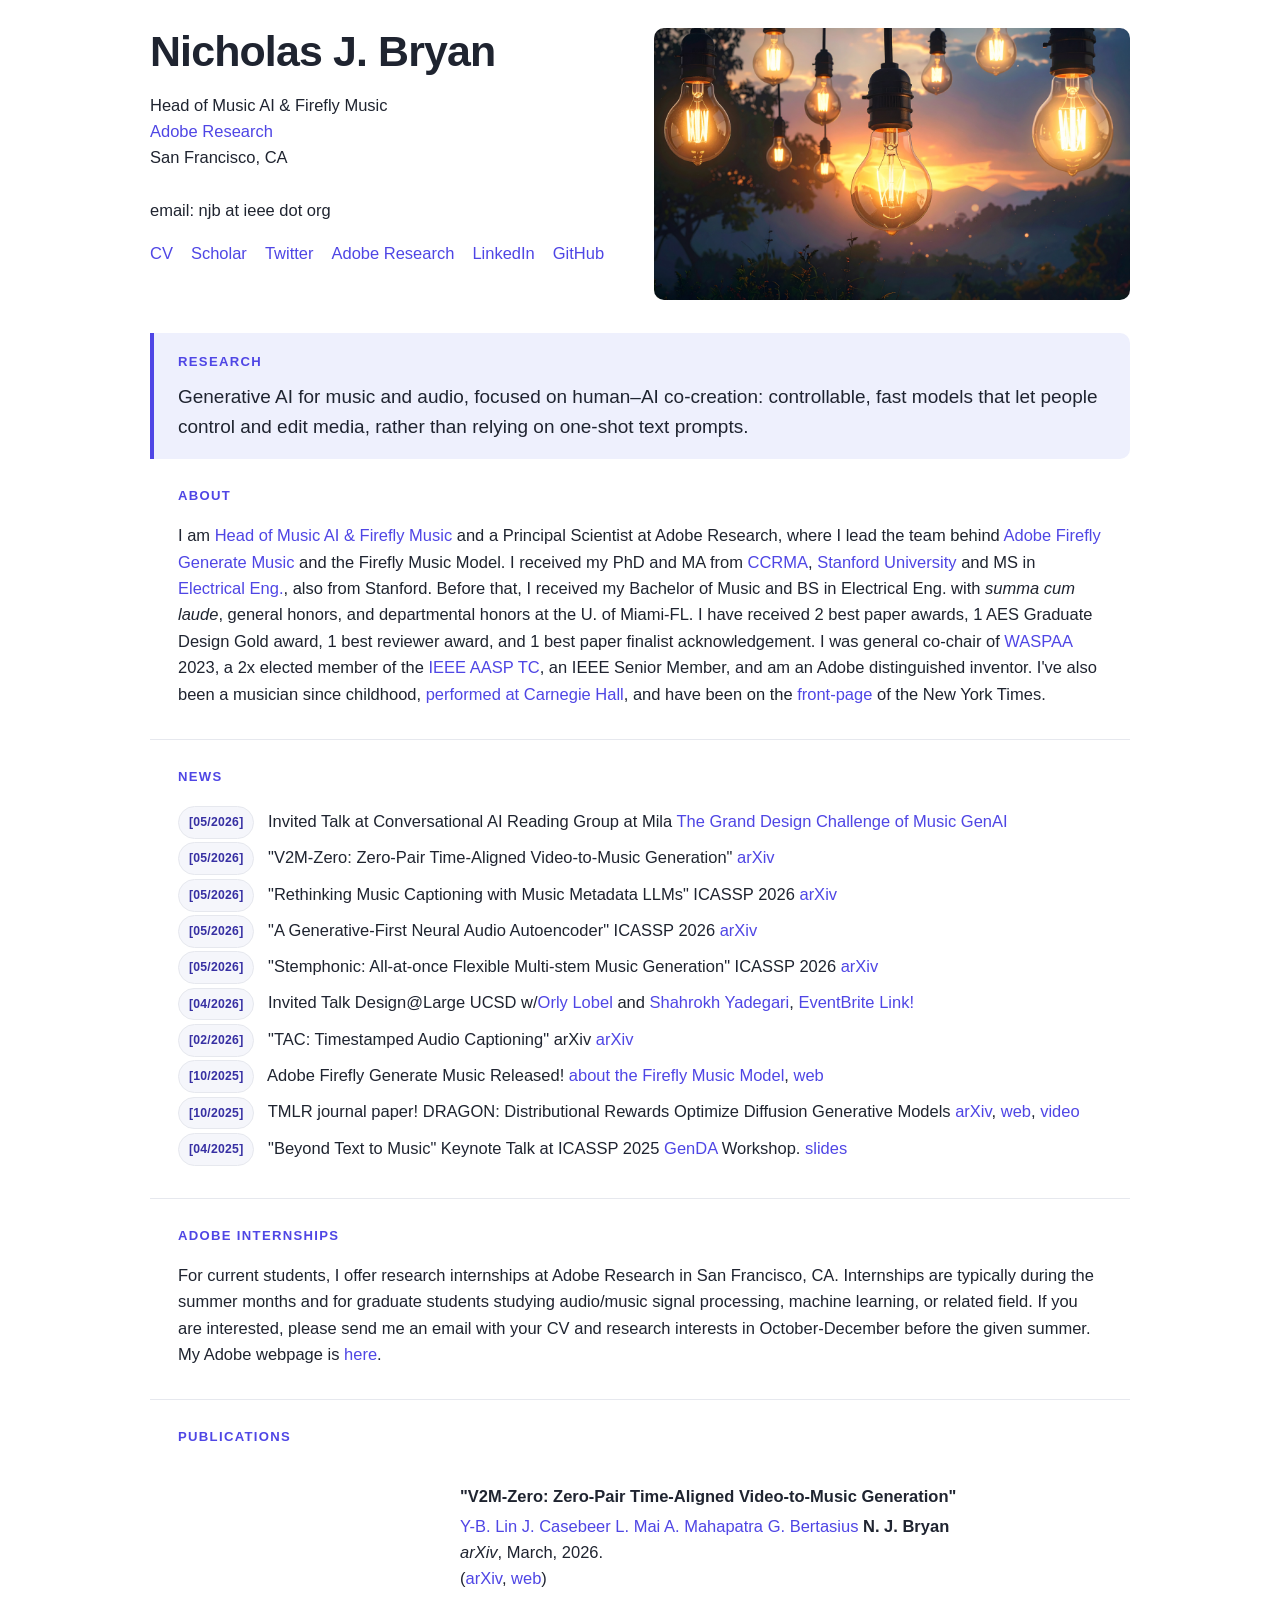
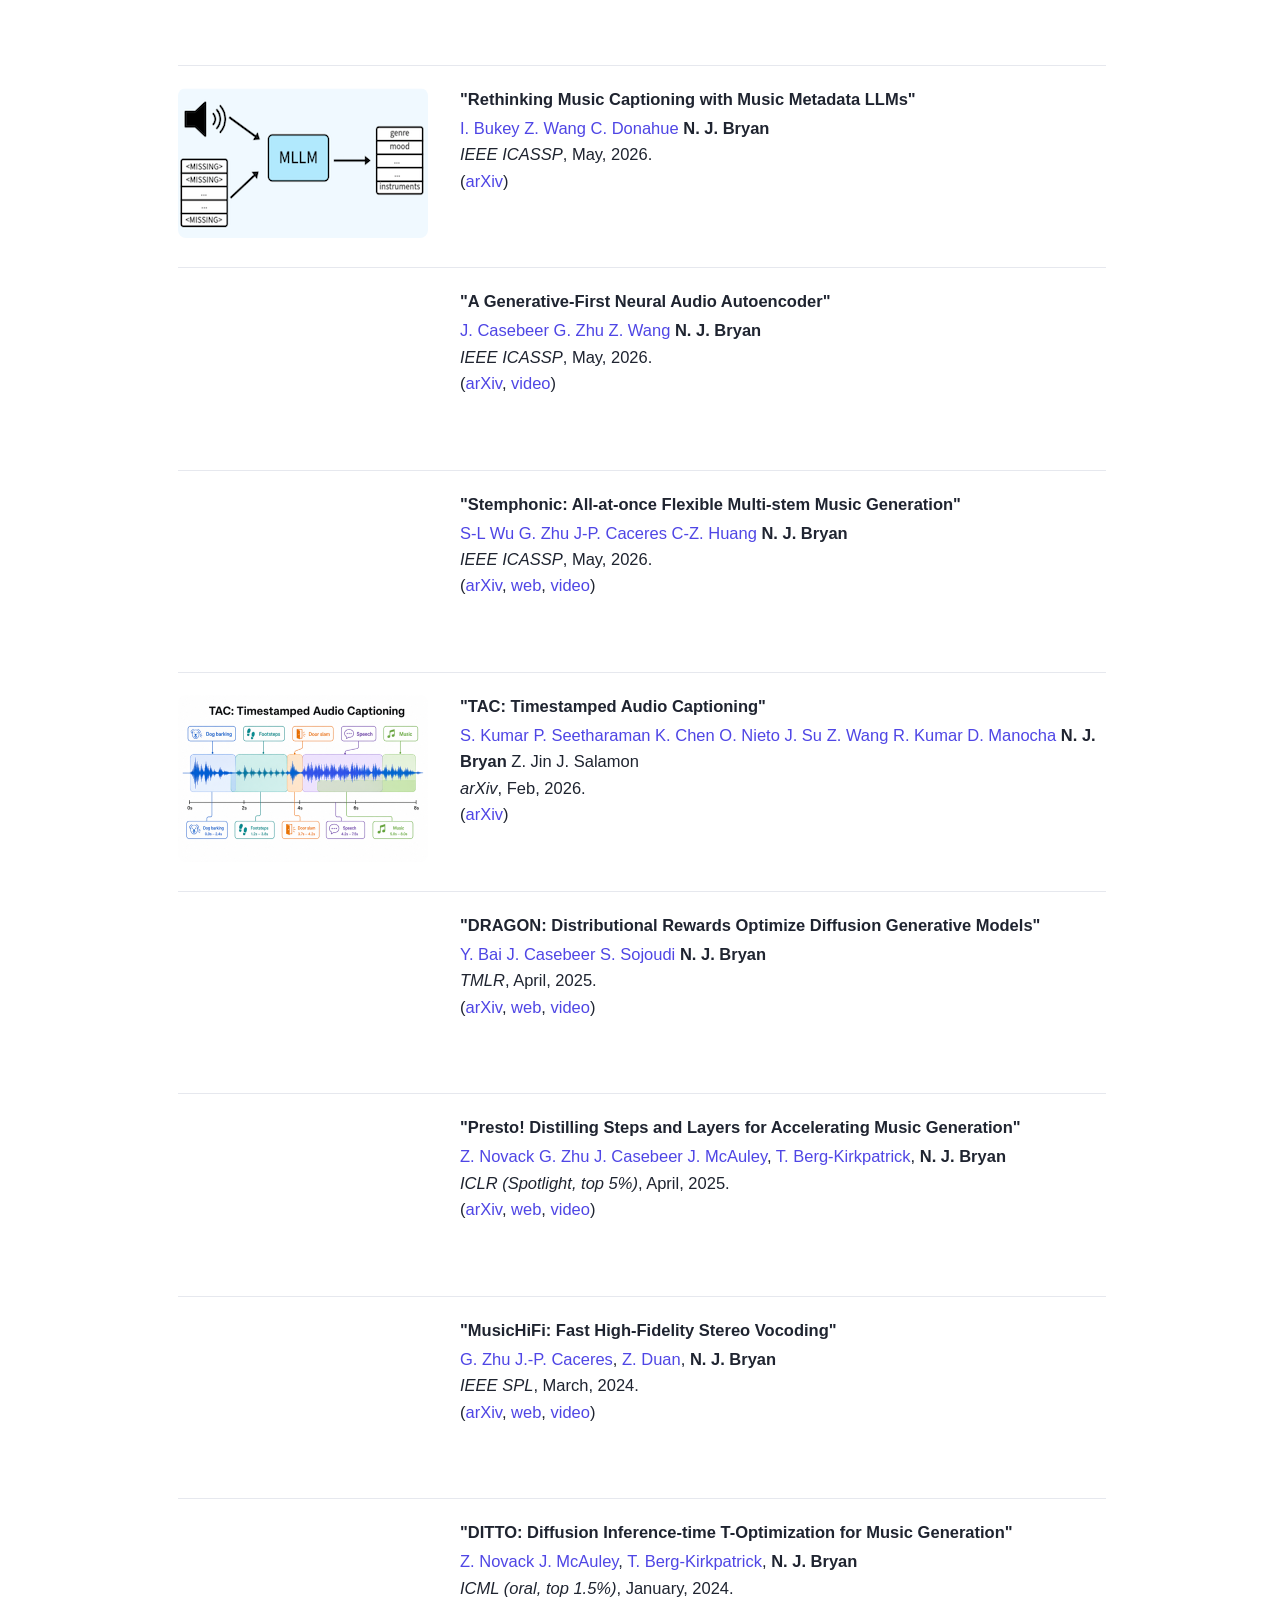
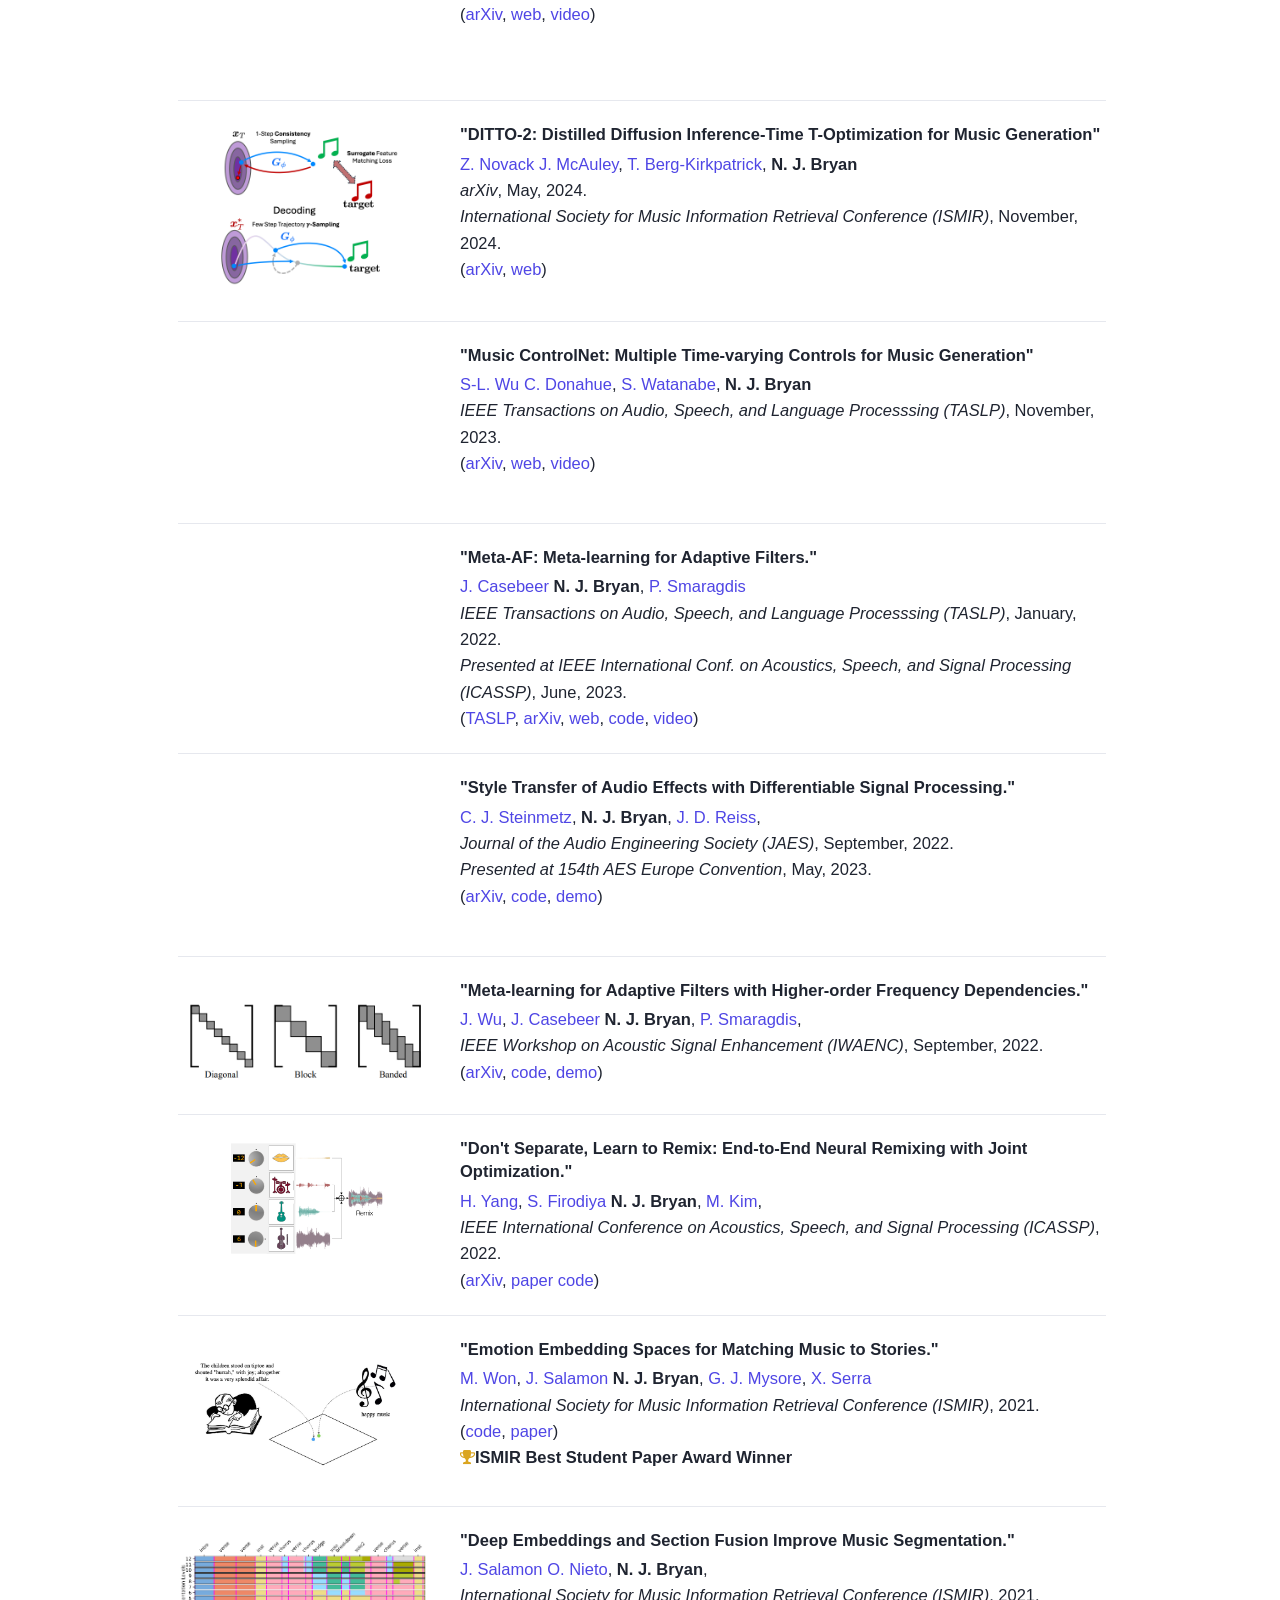
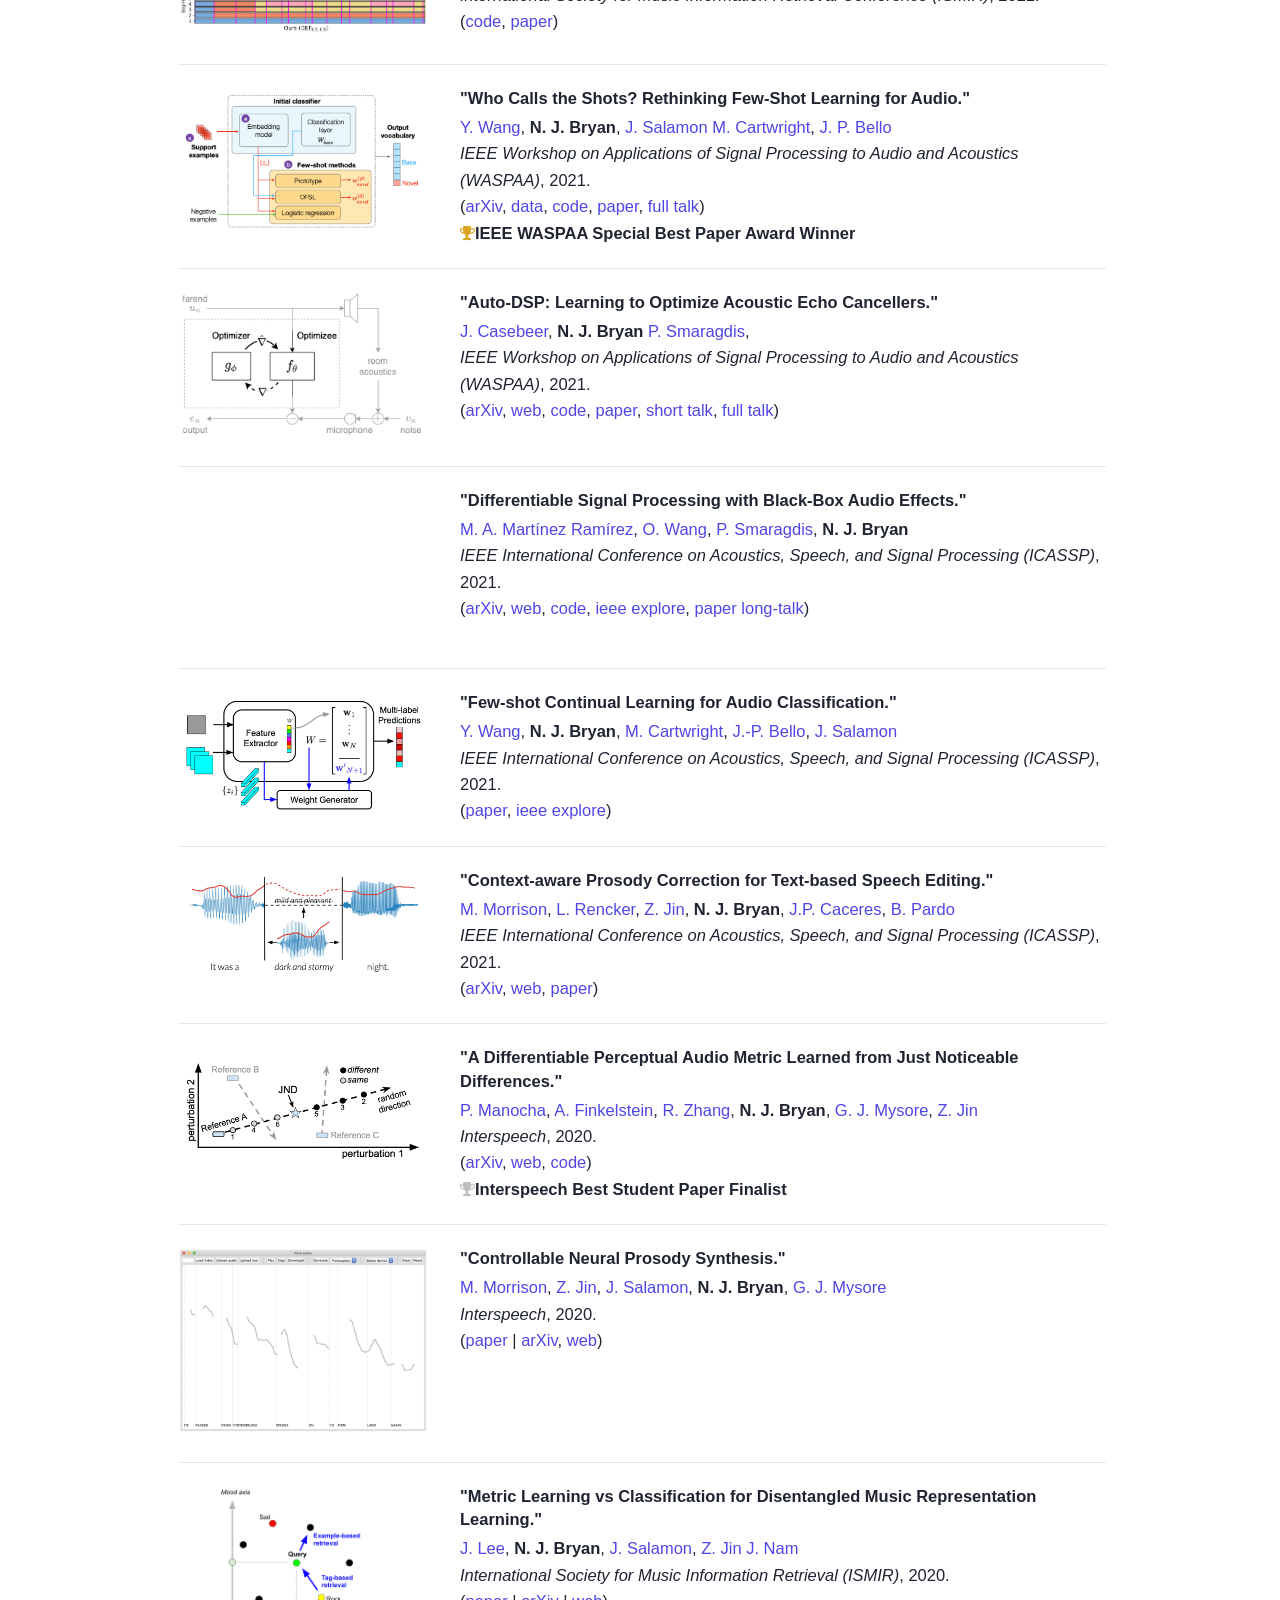
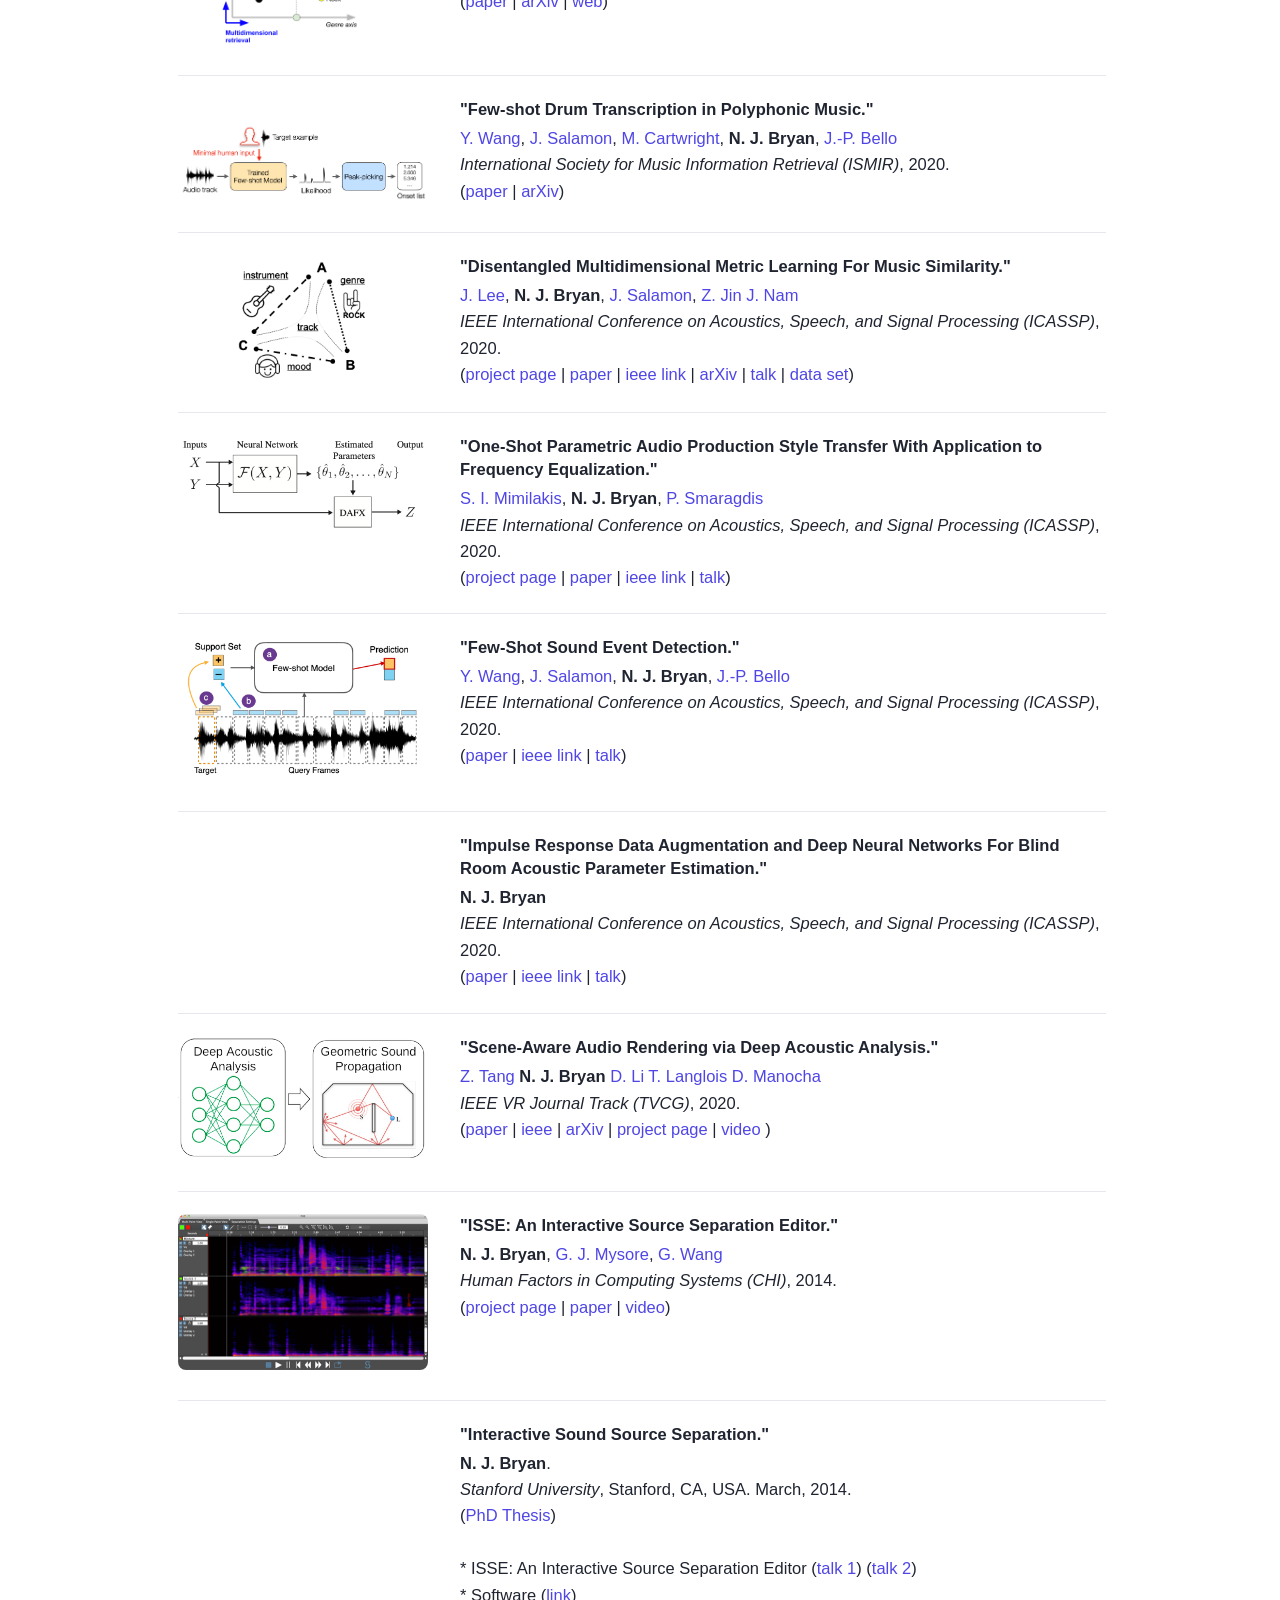
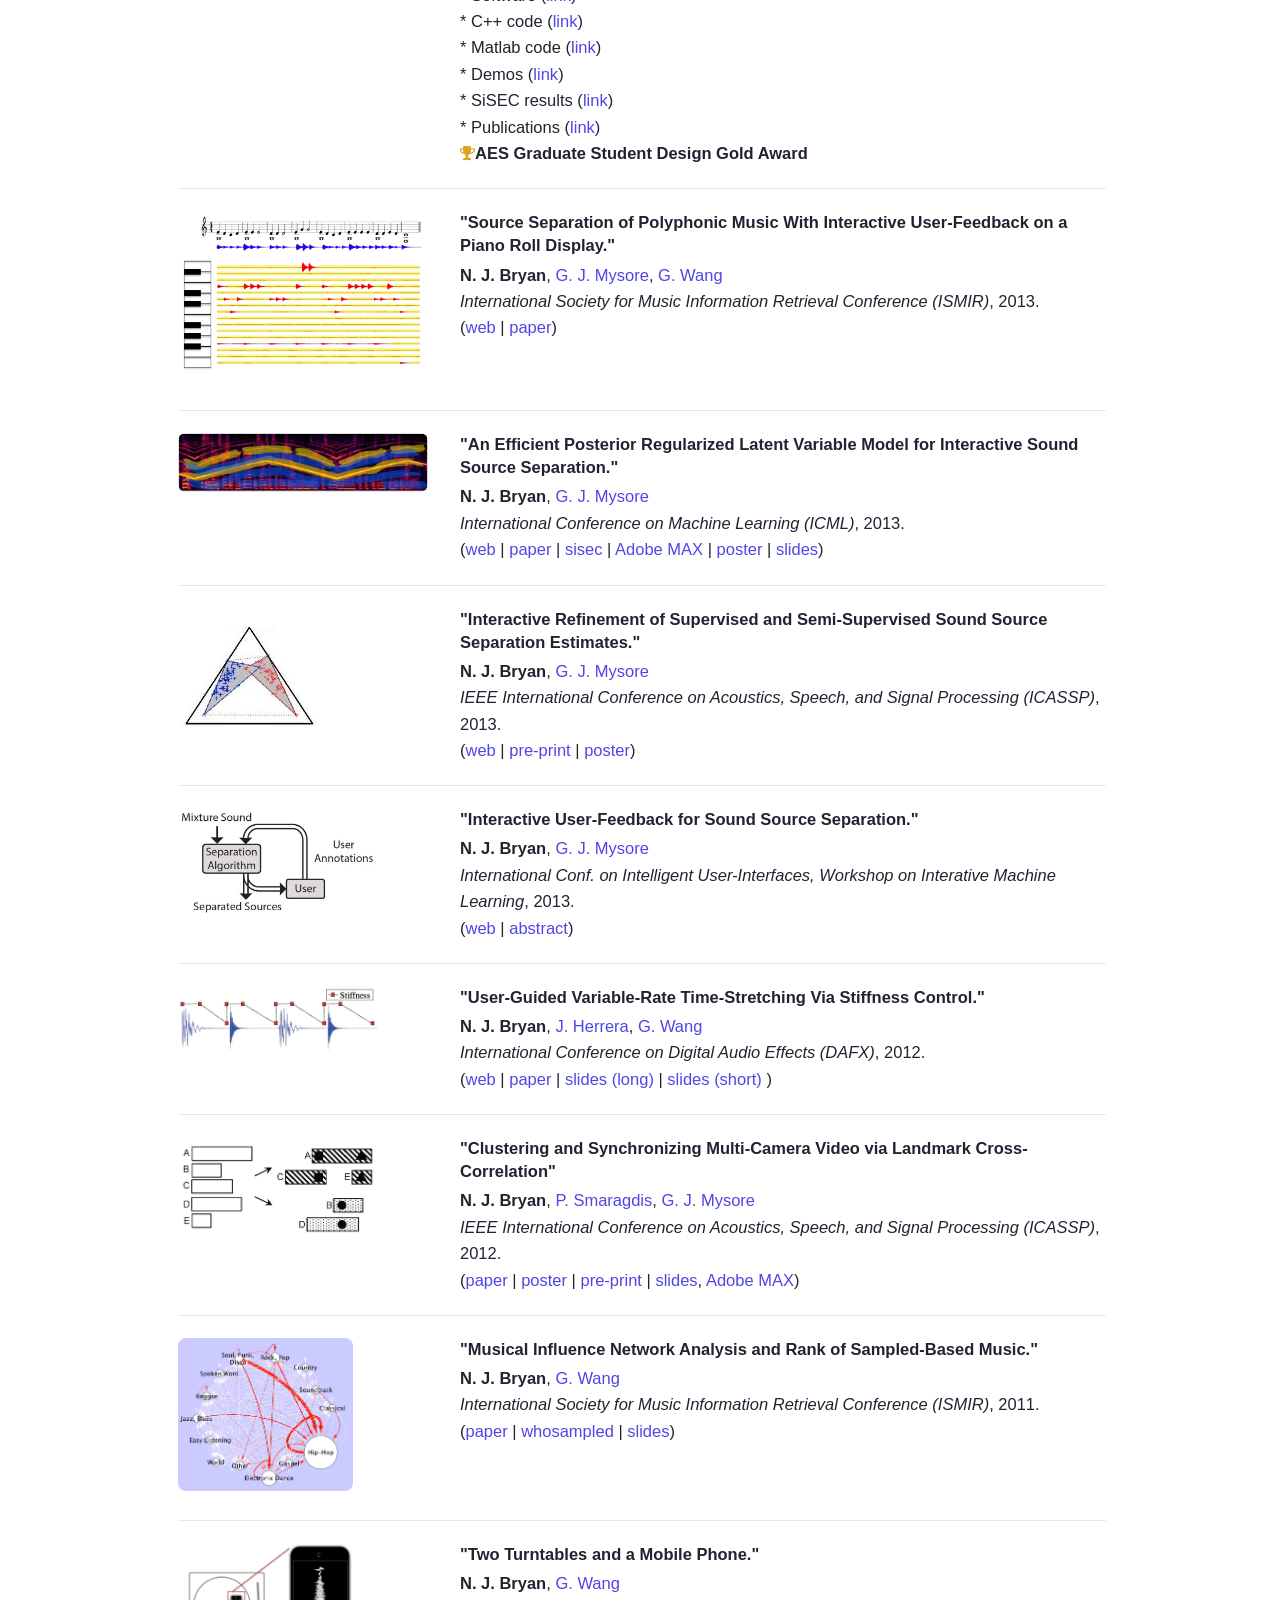
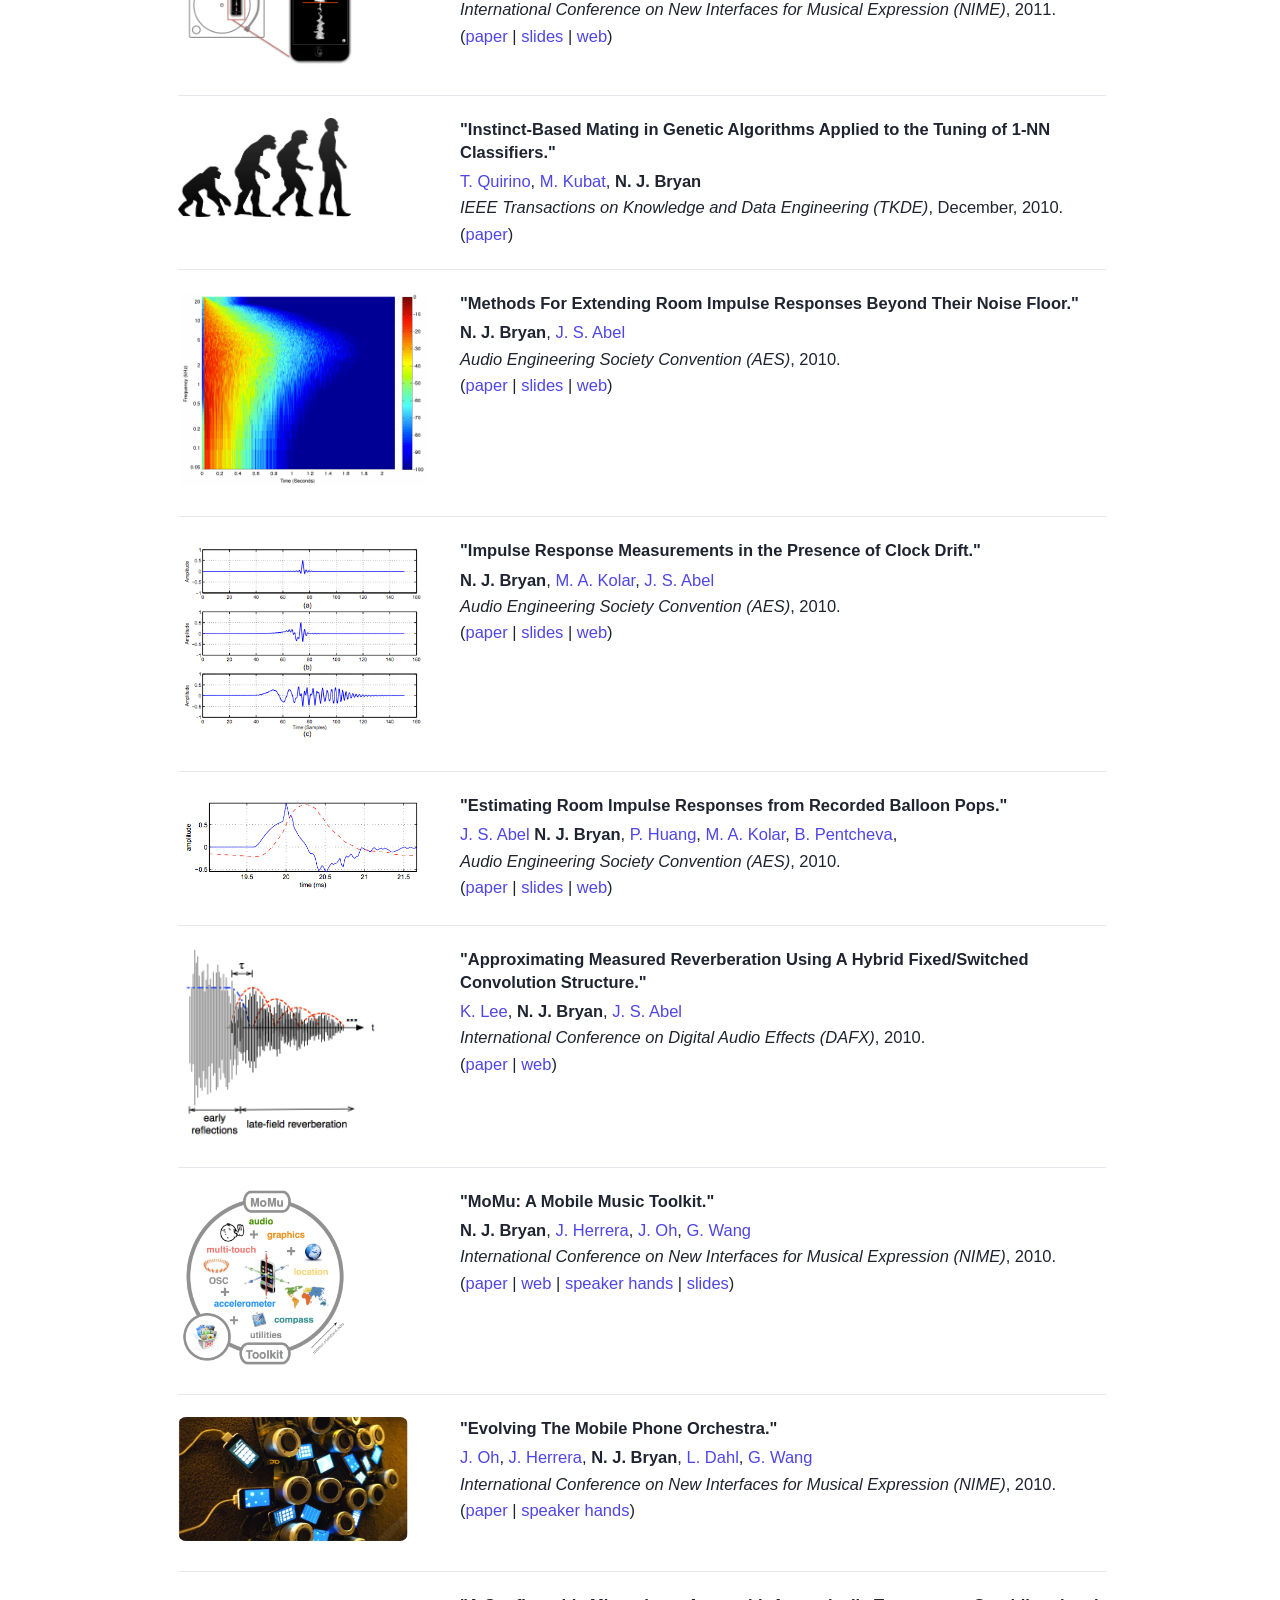
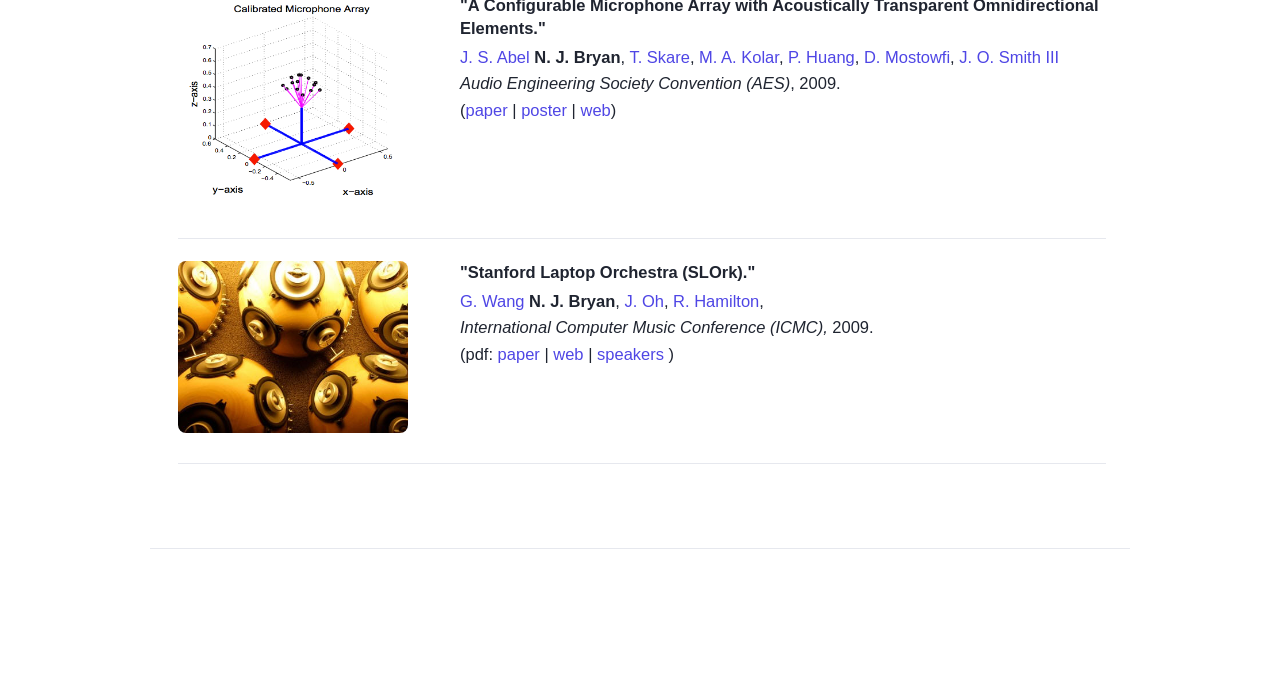
==== commit 9bb34a1c: "updated" ====
--- a/index.html
+++ b/index.html
@@ -1,12 +1,14 @@
+<!DOCTYPE html>
 <html lang="en">
 
 <head>
 	<meta charset="utf-8">
 	<meta name="viewport" content="width=device-width, initial-scale=1">
 
-	<title>Nicholas (Nick) J. Bryan — Head of Music AI, Adobe Research</title>
-	<meta name="description" content="Nicholas J. Bryan — Head of Music AI and Principal Scientist at Adobe Research. Research in generative AI, audio and music, and signal processing.">
+	<title>Nicholas (Nick) J. Bryan — Head of Music AI &amp; Firefly Music, Adobe Research</title>
+	<meta name="description" content="Nicholas J. Bryan leads Music AI &amp; Firefly Music at Adobe Research — the team behind Adobe Firefly Generate Music and the Firefly Music Model. Research in generative AI for music and audio.">
 	<meta name="author" content="Nicholas J. Bryan">
+	<meta name="robots" content="index, follow, max-image-preview:large, max-snippet:-1">
 	<link rel="canonical" href="https://njb.github.io/">
 
 	<!-- Google Search Console verification -->
@@ -27,22 +29,27 @@
 	<!-- Open Graph (Facebook, LinkedIn, etc.) -->
 	<meta property="og:type" content="profile">
 	<meta property="og:site_name" content="Nicholas J. Bryan">
-	<meta property="og:title" content="Nicholas J. Bryan — Head of Music AI, Adobe Research">
-	<meta property="og:description" content="Head of Music AI and Principal Scientist at Adobe Research. Research in generative AI, audio and music, and signal processing.">
+	<meta property="og:title" content="Nicholas J. Bryan — Head of Music AI &amp; Firefly Music, Adobe Research">
+	<meta property="og:description" content="Nicholas J. Bryan leads Music AI &amp; Firefly Music at Adobe Research — the team behind Adobe Firefly Generate Music and the Firefly Music Model.">
 	<meta property="og:url" content="https://njb.github.io/">
 	<meta property="og:image" content="https://njb.github.io/index_files/og-card.png">
 	<meta property="og:image:width" content="1200">
 	<meta property="og:image:height" content="630">
-	<meta property="og:image:alt" content="Nicholas J. Bryan — Head of Music AI, Adobe Research">
+	<meta property="og:image:alt" content="Nicholas J. Bryan — Head of Music AI &amp; Firefly Music, Adobe Research">
 
 	<!-- Twitter Card -->
 	<meta name="twitter:card" content="summary_large_image">
 	<meta name="twitter:site" content="@NicholasJBryan">
 	<meta name="twitter:creator" content="@NicholasJBryan">
-	<meta name="twitter:title" content="Nicholas J. Bryan — Head of Music AI, Adobe Research">
-	<meta name="twitter:description" content="Head of Music AI and Principal Scientist at Adobe Research. Research in generative AI, audio and music, and signal processing.">
+	<meta name="twitter:title" content="Nicholas J. Bryan — Head of Music AI &amp; Firefly Music, Adobe Research">
+	<meta name="twitter:description" content="Nicholas J. Bryan leads Music AI &amp; Firefly Music at Adobe Research — the team behind Adobe Firefly Generate Music and the Firefly Music Model.">
 	<meta name="twitter:image" content="https://njb.github.io/index_files/og-card.png">
-	<meta name="twitter:image:alt" content="Nicholas J. Bryan — Head of Music AI, Adobe Research">
+	<meta name="twitter:image:alt" content="Nicholas J. Bryan — Head of Music AI &amp; Firefly Music, Adobe Research">
+
+	<!-- Speed up third-party handshakes -->
+	<link rel="preconnect" href="https://cdnjs.cloudflare.com" crossorigin>
+	<link rel="preconnect" href="https://www.youtube.com">
+	<link rel="preconnect" href="https://i.ytimg.com">
 
 	<link rel="stylesheet" href="https://cdnjs.cloudflare.com/ajax/libs/font-awesome/4.7.0/css/font-awesome.min.css">
 	<link rel="stylesheet" href="styles.css">
@@ -52,22 +59,39 @@
 	{
 		"@context": "https://schema.org",
 		"@type": "Person",
+		"@id": "https://njb.github.io/#person",
 		"name": "Nicholas J. Bryan",
 		"alternateName": "Nick Bryan",
-		"jobTitle": "Head of Music AI, Principal Scientist",
-		"worksFor": { "@type": "Organization", "name": "Adobe Research" },
+		"honorificSuffix": "PhD",
+		"jobTitle": "Head of Music AI & Firefly Music, Principal Scientist",
+		"description": "Nicholas J. Bryan leads Music AI & Firefly Music at Adobe Research — the team behind Adobe Firefly Generate Music and the Firefly Music Model.",
+		"worksFor": { "@type": "Organization", "name": "Adobe Research", "url": "https://research.adobe.com/" },
+		"affiliation": { "@type": "Organization", "name": "Adobe Research" },
+		"award": [
+			"ISMIR Best Paper Award",
+			"IEEE WASPAA Best Paper Award",
+			"Interspeech Best Paper Finalist",
+			"AES Graduate Design Gold Award",
+			"Adobe Distinguished Inventor"
+		],
+		"memberOf": [
+			{ "@type": "Organization", "name": "IEEE", "description": "Senior Member" },
+			{ "@type": "Organization", "name": "IEEE Audio and Acoustic Signal Processing Technical Committee" }
+		],
 		"url": "https://njb.github.io/",
 		"image": "https://njb.github.io/index_files/head-shot.jpg",
 		"email": "njb@ieee.org",
 		"alumniOf": { "@type": "CollegeOrUniversity", "name": "Stanford University (CCRMA)" },
-		"knowsAbout": ["Generative AI", "Audio Machine Learning", "Music Generation", "Signal Processing"],
+		"knowsAbout": ["Generative AI", "Audio Machine Learning", "Music Generation", "Text-to-Music Generation", "Human-AI Co-creation", "Audio Signal Processing"],
 		"sameAs": [
 			"https://scholar.google.com/citations?user=65zgjxQAAAAJ&hl=en",
 			"https://twitter.com/NicholasJBryan",
 			"https://orcid.org/0000-0003-1469-7278",
 			"https://research.adobe.com/person/nicholas-j-bryan",
-			"https://www.linkedin.com/pub/nick-bryan/22/170/940",
-			"https://github.com/njb"
+			"https://www.linkedin.com/in/nicholas-j-bryan-94017022/",
+			"https://github.com/njb",
+			"https://dblp.org/pid/07/8697",
+			"https://www.semanticscholar.org/author/32125125"
 		]
 	}
 	</script>
@@ -80,7 +104,7 @@
 			<div class="header-info">
 				<h1 class="name">Nicholas J. Bryan</h1>
 				<p>
-					Head of Music AI<br> 
+					Head of Music AI &amp; Firefly Music<br> 
 					<a href="https://research.adobe.com/">Adobe Research</a><br>
 					San Francisco, CA<br><br>
 					email: njb at ieee dot org
@@ -91,12 +115,12 @@
 					<li><a href="https://twitter.com/NicholasJBryan">Twitter</a></li>
 					<!-- <li><a href="https://orcid.org/0000-0003-1469-7278">ORCID</a></li> -->
 					<li><a href="https://research.adobe.com/person/nicholas-j-bryan">Adobe Research</a></li>
-					<li><a href="https://www.linkedin.com/pub/nick-bryan/22/170/940">LinkedIn</a></li>
+					<li><a href="https://www.linkedin.com/in/nicholas-j-bryan-94017022/">LinkedIn</a></li>
 					<li><a href="https://github.com/njb">GitHub</a></li>
 				</ul>
 			</div>
 			<div class="header-photo">
-				<img src="index_files/head-shot.jpg" alt="Nicholas J. Bryan">
+				<img src="index_files/head-shot.jpg" alt="Nicholas J. Bryan" fetchpriority="high" decoding="async">
 			</div>
 		</div>
 
@@ -110,7 +134,8 @@
 		<div class="about">
 			<h2>About</h2>
 			<p class="about-text">
-				I am <a href="https://research.adobe.com/person/nicholas-j-bryan">Head of the Music AI</a> and Principal Scientist at Adobe Research.
+				I am <a href="https://research.adobe.com/person/nicholas-j-bryan">Head of Music AI &amp; Firefly Music</a> and a Principal Scientist at Adobe Research,
+				where I lead the team behind <a href="firefly-music/index.html">Adobe Firefly Generate Music</a> and the Firefly Music Model.
 				I received my PhD and MA from <a href="http://ccrma.stanford.edu">CCRMA</a>,
 				<a href="http://www.stanford.edu">Stanford University</a> and MS in <a href="http://ee.stanford.edu">Electrical Eng.</a>, also from Stanford. Before that,
 				I received my Bachelor of Music and BS in Electrical Eng. with <i>summa cum laude</i>,
@@ -132,31 +157,11 @@
 						<b>[05/2026]</b> "Stemphonic: All-at-once Flexible Multi-stem Music Generation" ICASSP 2026 <a href="https://arxiv.org/abs/2602.09891">arXiv</a><br>
 						<b>[04/2026]</b> Invited Talk Design@Large UCSD  w/<a href="https://www.orlylobel.com/">Orly Lobel</a> and <a href="https://yadegari.org/">Shahrokh Yadegari</a>, <a href="https://www.eventbrite.com/e/creative-ai-music-authorship-and-algorithmic-culture-tickets-1984311342642">EventBrite Link!</a><br>
 						<b>[02/2026]</b> "TAC: Timestamped Audio Captioning" arXiv <a href="https://arxiv.org/abs/2602.15766">arXiv</a><br>
-						<b>[10/2025]</b> Adobe Firefly Generate Soundtrack Released! <a href="https://firefly.adobe.com/generate/soundtrack">web</a><br>
+						<b>[10/2025]</b> Adobe Firefly Generate Music Released! <a href="firefly-music/">about the Firefly Music Model</a>, <a href="https://firefly.adobe.com/generate/music">web</a><br>
 						<b>[10/2025]</b> TMLR journal paper! DRAGON: Distributional Rewards Optimize Diffusion Generative Models <a href="https://arxiv.org/abs/2504.15217">arXiv</a>, <a href="https://ml-dragon.github.io/web/">web</a>, <a href="https://youtu.be/DEQnEP737gw?feature=shared">video</a><br>
 						<b>[04/2025]</b> "Beyond Text to Music" Keynote Talk at ICASSP 2025 <a href="https://sites.google.com/view/genda2025">GenDA</a> Workshop. <a href="research/ICASSP_2025_GenDA_Workshhop_Keynote_Beyond_Text_to_Music.pdf">slides</a><br>
 					</div>
 
-					<script>
-						var coll = document.getElementsByClassName("collapsible");
-						var i;
-
-						for (i = 0; i < coll.length; i++) {
-							coll[i].addEventListener("click", function () {
-								this.classList.toggle("active");
-								var content = this.nextElementSibling;
-								if (content.style.maxHeight) {
-									content.style.maxHeight = null;
-								} else {
-									content.style.maxHeight = content.scrollHeight + "px";
-								}
-							});
-						}
-					</script>
-
-
-
-					</p>
 					<hr>
 
 					<h2>Adobe Internships</h2>
@@ -171,96 +176,65 @@
 
 					<h2>Publications </h2>
 
-					<table>
-
-						<td VALIGN="top">
-							<!-- <table width="800" border="0" cellspacing="10" cellpadding="4" > -->
-							<tr>
-								<td width=256 align="center">
-									<iframe width="250" height="150" src="https://www.youtube.com/embed/NkSOJRa5wsw?si=x1eNaRAa5wsYKVmP" title="YouTube video player" frameborder="0" allow="accelerometer; autoplay; clipboard-write; encrypted-media; gyroscope; picture-in-picture; web-share" allowfullscreen></iframe> <br>
-								</td>
-								<td>
-									<a id="V2M-Zero"><b>"V2M-Zero: Zero-Pair Time-Aligned Video-to-Music Generation"</b></a>
-									<br>
+					<div class="pub-list">
+					<article class="pub-entry">
+						<div class="pub-media"><iframe width="250" height="150" src="https://www.youtube.com/embed/NkSOJRa5wsw?si=x1eNaRAa5wsYKVmP" title="YouTube video player" frameborder="0" allow="accelerometer; autoplay; clipboard-write; encrypted-media; gyroscope; picture-in-picture; web-share" allowfullscreen loading="lazy"></iframe> <br></div>
+						<div class="pub-details"><h3 class="pub-title" id="V2M-Zero">"V2M-Zero: Zero-Pair Time-Aligned Video-to-Music Generation"</h3>
 									<a href="https://irmakbky.github.io/">Y-B. Lin</a>
 									<a href="https://jmcasebeer.github.io/">J. Casebeer</a>
 									<a href="https://mai-t-long.com/">L. Mai</a>
 									<a href="https://anime26398.github.io/">A. Mahapatra</a>
 									<a href="https://www.gedasbertasius.com/">G. Bertasius</a>
-									<a href="#">N. J. Bryan</a>
+									<span class="me">N. J. Bryan</span>
 									<br>
 									<i>arXiv</i>,
 									March, 2026.<br>
 									(<a href="https://arxiv.org/abs/2603.11042">arXiv</a>, 
-									<a href="https://genjib.github.io/project_page/v2m_zero/">web</a>)
-								</td>
-							</tr>
-
-
-							<tr>
-								<td width=256 align="center">
-									<img alt="Rethinking Music Captioning with Music Metadata LLMs" src="index_files/metadatallms.png" width=250 height=150> <br>
-								</td>
-								<td>
-									<a id="MetadataLLMs"><b>"Rethinking Music Captioning with Music Metadata LLMs"</b></a>
-									<br>
+									<a href="https://genjib.github.io/project_page/v2m_zero/">web</a>)</div>
+					</article>
+					<article class="pub-entry">
+						<div class="pub-media"><img alt="Rethinking Music Captioning with Music Metadata LLMs" src="index_files/metadatallms.png" width=250 height=150 loading="lazy" decoding="async"> <br></div>
+						<div class="pub-details"><h3 class="pub-title" id="MetadataLLMs">"Rethinking Music Captioning with Music Metadata LLMs"</h3>
 									<a href="https://irmakbky.github.io/">I. Bukey</a>
 									<a href="https://zhepeiw.com/">Z. Wang</a>
 									<a href="https://chrisdonahue.com/">C. Donahue</a>
-									<a href="#">N. J. Bryan</a>
+									<span class="me">N. J. Bryan</span>
 									<br>
 									<i>IEEE ICASSP</i>,
 									May, 2026.<br>
-									(<a href="https://arxiv.org/abs/2602.03023">arXiv</a>)
-								</td>
-							</tr>
-
-
-							<tr>
-								<td width=256 align="center">
-									<iframe width="250" height="150" src="https://www.youtube.com/embed/gDIIuLb0cf0?si=rULjAUQI9am4Z2qv" title="YouTube video player" frameborder="0" allow="accelerometer; autoplay; clipboard-write; encrypted-media; gyroscope; picture-in-picture; web-share" allowfullscreen></iframe> <br>
-								</td>
-								<td>
-									<a id="GenAE"><b>"A Generative-First Neural Audio Autoencoder"</b></a>
-									<br>
+									(<a href="https://arxiv.org/abs/2602.03023">arXiv</a>)</div>
+					</article>
+					<article class="pub-entry">
+						<div class="pub-media"><iframe width="250" height="150" src="https://www.youtube.com/embed/gDIIuLb0cf0?si=rULjAUQI9am4Z2qv" title="YouTube video player" frameborder="0" allow="accelerometer; autoplay; clipboard-write; encrypted-media; gyroscope; picture-in-picture; web-share" allowfullscreen loading="lazy"></iframe> <br></div>
+						<div class="pub-details"><h3 class="pub-title" id="GenAE">"A Generative-First Neural Audio Autoencoder"</h3>
 									<a href="https://jmcasebeer.github.io/">J. Casebeer</a>
 									<a href="https://gzhu06.github.io/">G. Zhu</a>
 									<a href="https://zhepeiw.com/">Z. Wang</a>
-									<a href="#">N. J. Bryan</a>
+									<span class="me">N. J. Bryan</span>
 									<br>
 									<i>IEEE ICASSP</i>,
 									May, 2026.<br>
 									(<a href="https://arxiv.org/abs/2602.15749">arXiv</a>,
-									<a href="https://www.youtube.com/watch?v=gDIIuLb0cf0">video</a>)<br>
-								</td>
-							</tr>
-							<tr>
-								<td width=256 align="center">
-									<iframe width="250" height="150" src="https://www.youtube.com/embed/IrGD3CHaPYU?si=WRbu3cq_xtMq1ECb" title="YouTube video player" frameborder="0" allow="accelerometer; autoplay; clipboard-write; encrypted-media; gyroscope; picture-in-picture; web-share" allowfullscreen></iframe> <br>
-								</td>
-								<td>
-									<a id="Stemphonic"><b>"Stemphonic: All-at-once Flexible Multi-stem Music Generation"</b></a>
-									<br>
+									<a href="https://www.youtube.com/watch?v=gDIIuLb0cf0">video</a>)<br></div>
+					</article>
+					<article class="pub-entry">
+						<div class="pub-media"><iframe width="250" height="150" src="https://www.youtube.com/embed/IrGD3CHaPYU?si=WRbu3cq_xtMq1ECb" title="YouTube video player" frameborder="0" allow="accelerometer; autoplay; clipboard-write; encrypted-media; gyroscope; picture-in-picture; web-share" allowfullscreen loading="lazy"></iframe> <br></div>
+						<div class="pub-details"><h3 class="pub-title" id="Stemphonic">"Stemphonic: All-at-once Flexible Multi-stem Music Generation"</h3>
 									<a href="https://slseanwu.github.io/">S-L Wu</a>
 									<a href="https://gzhu06.github.io/">G. Zhu</a>
 									<a href="https://research.adobe.com/person/juan-pablo-caceres/">J-P. Caceres</a>
 									<a href="https://czhuang.github.io/">C-Z. Huang</a>
-									<a href="#">N. J. Bryan</a>
+									<span class="me">N. J. Bryan</span>
 									<br>
 									<i>IEEE ICASSP</i>,
 									May, 2026.<br>
 									(<a href="https://arxiv.org/abs/2602.09891">arXiv</a>,
 									<a href="https://stemphonic-demo.vercel.app/">web</a>,
-									<a href="https://youtu.be/IrGD3CHaPYU?si=l__3rIb_xbnSCcZb">video</a>)<br>
-								</td>
-							</tr>
-							<tr>
-								<td width=256 align="center">
-									<img alt="TAC: Timestamped Audio Captioning" src="index_files/tac.png" width=250 height=150> <br>
-								</td>
-								<td>
-									<a id="TAC"><b>"TAC: Timestamped Audio Captioning"</b></a>
-									<br>
+									<a href="https://youtu.be/IrGD3CHaPYU?si=l__3rIb_xbnSCcZb">video</a>)<br></div>
+					</article>
+					<article class="pub-entry">
+						<div class="pub-media"><img alt="TAC: Timestamped Audio Captioning" src="index_files/tac.png" width=250 height=150 loading="lazy" decoding="async"> <br></div>
+						<div class="pub-details"><h3 class="pub-title" id="TAC">"TAC: Timestamped Audio Captioning"</h3>
 									<a href="https://sonalkum.github.io/">S. Kumar</a>
 									<a href="https://pseeth.github.io/">P. Seetharaman</a>
 									<a href="https://www.knutchen.com/">K. Chen</a>
@@ -269,155 +243,109 @@
 									<a href="https://zhepeiw.com/">Z. Wang</a>
 									<a href="https://ritheshkumar.com/">R. Kumar</a>
 									<a href="">D. Manocha</a>
-									<a href="#">N. J. Bryan</a>
-									<a href="#">Z. Jin</a>
-									<a href="#">J. Salamon</a>
+									<span class="me">N. J. Bryan</span>
+									Z. Jin
+									J. Salamon
 									<br>
 									<i>arXiv</i>,
 									Feb, 2026.<br>
-									(<a href="https://arxiv.org/abs/2602.15766">arXiv</a>)
-								</td>
-							</tr>
-							<tr>
-								<td width=256 align="center">
-									<iframe width="250" height="150" src="https://www.youtube.com/embed/DEQnEP737gw?si=mcrMNzmEZzCA8zE_" title="YouTube video player" frameborder="0" allow="accelerometer; autoplay; clipboard-write; encrypted-media; gyroscope; picture-in-picture; web-share" allowfullscreen></iframe> <br>
-								</td>
-								<td>
-									<a id="DRAGON"><b>"DRAGON: Distributional Rewards Optimize Diffusion Generative Models"</b></a>
-									<br>
+									(<a href="https://arxiv.org/abs/2602.15766">arXiv</a>)</div>
+					</article>
+					<article class="pub-entry">
+						<div class="pub-media"><iframe width="250" height="150" src="https://www.youtube.com/embed/DEQnEP737gw?si=mcrMNzmEZzCA8zE_" title="YouTube video player" frameborder="0" allow="accelerometer; autoplay; clipboard-write; encrypted-media; gyroscope; picture-in-picture; web-share" allowfullscreen loading="lazy"></iframe> <br></div>
+						<div class="pub-details"><h3 class="pub-title" id="DRAGON">"DRAGON: Distributional Rewards Optimize Diffusion Generative Models"</h3>
 									<a href="https://bai-yt.github.io/">Y. Bai</a>
 									<a href="https://jmcasebeer.github.io">J. Casebeer</a>
 									<a href="https://people.eecs.berkeley.edu/~sojoudi/">S. Sojoudi</a>
-									<a href="#">N. J. Bryan</a>
+									<span class="me">N. J. Bryan</span>
 									<br>
 									<i>TMLR</i>,
 									April, 2025.<br>
 									(<a href="https://arxiv.org/abs/2504.15217">arXiv</a>,
 									<a href="https://ml-dragon.github.io/web/">web</a>,
-									<a href="https://youtu.be/DEQnEP737gw?feature=shared">video</a>)<br>
-								</td>
-							</tr>
-
-
-							<tr>
-								<td width=256 align="center">
-									<iframe width="250" height="150" src="https://www.youtube.com/embed/NE_x-5I19CY?si=yBGTqY3WhDMfMymA" title="YouTube video player" frameborder="0" allow="accelerometer; autoplay; clipboard-write; encrypted-media; gyroscope; picture-in-picture; web-share" allowfullscreen></iframe> <br>
-								</td>
-								<td>
-									<a id="Presto"><b>"Presto! Distilling Steps and Layers for Accelerating Music Generation"</b></a>
-									<br>
+									<a href="https://youtu.be/DEQnEP737gw?feature=shared">video</a>)<br></div>
+					</article>
+					<article class="pub-entry">
+						<div class="pub-media"><iframe width="250" height="150" src="https://www.youtube.com/embed/NE_x-5I19CY?si=yBGTqY3WhDMfMymA" title="YouTube video player" frameborder="0" allow="accelerometer; autoplay; clipboard-write; encrypted-media; gyroscope; picture-in-picture; web-share" allowfullscreen loading="lazy"></iframe> <br></div>
+						<div class="pub-details"><h3 class="pub-title" id="Presto">"Presto! Distilling Steps and Layers for Accelerating Music Generation"</h3>
 									<a href="https://zacharynovack.github.io/">Z. Novack</a>
 									<a href="https://gzhu06.github.io">G. Zhu</a>
 									<a href="https://jmcasebeer.github.io">J. Casebeer</a>
 									<a href="https://cseweb.ucsd.edu/~jmcauley/">J. McAuley</a>,
 									<a href="https://cseweb.ucsd.edu/~tberg/">T. Berg-Kirkpatrick</a>, 
-									<a href="#">N. J. Bryan</a>
+									<span class="me">N. J. Bryan</span>
 									<br>
 									<i>ICLR (Spotlight, top 5%)</i>,
 									April, 2025.<br>
 									(<a href="https://arxiv.org/abs/2410.05167">arXiv</a>,
 									<a href="https://presto-music.github.io/web/">web</a>,
-									<a href="https://youtu.be/NE_x-5I19CY">video</a>)<br>
-								</td>
-							</tr>
-
-
-							<tr>
-								<td width=256 align="center">
-									<iframe width="250" height="150" src="https://www.youtube.com/embed/iytPC_6OsiQ?si=ETg6Ov2VsNHImb-f" title="YouTube video player" frameborder="0" allow="accelerometer; autoplay; clipboard-write; encrypted-media; gyroscope; picture-in-picture; web-share" allowfullscreen></iframe> <br>
-								</td>
-								<td>
-									<a id="MusicHiFi_SPL"><b>"MusicHiFi: Fast High-Fidelity Stereo Vocoding"</b></a>
-									<br>
+									<a href="https://youtu.be/NE_x-5I19CY">video</a>)<br></div>
+					</article>
+					<article class="pub-entry">
+						<div class="pub-media"><iframe width="250" height="150" src="https://www.youtube.com/embed/iytPC_6OsiQ?si=ETg6Ov2VsNHImb-f" title="YouTube video player" frameborder="0" allow="accelerometer; autoplay; clipboard-write; encrypted-media; gyroscope; picture-in-picture; web-share" allowfullscreen loading="lazy"></iframe> <br></div>
+						<div class="pub-details"><h3 class="pub-title" id="MusicHiFi_SPL">"MusicHiFi: Fast High-Fidelity Stereo Vocoding"</h3>
 									<a href="https://gzhu06.github.io">G. Zhu</a>
 									<a href="https://research.adobe.com/person/juan-pablo-caceres/">J.-P. Caceres</a>,
 									<a href="https://hajim.rochester.edu/ece/sites/zduan/">Z. Duan</a>, 
-									<a href="#">N. J. Bryan</a>
+									<span class="me">N. J. Bryan</span>
 									<br>
 									<i>IEEE SPL</i>,
 									March, 2024.<br>
 									(<a href="https://arxiv.org/abs/2403.10493">arXiv</a>,
 									<a href="https://musichifi.github.io/web/">web</a>,
-									<a href="https://www.youtube.com/watch?v=iytPC_6OsiQ">video</a>)<br>
-								</td>
-							</tr>
-
-
-							<tr>
-								<td width=256 align="center">
-									<iframe width="250" height="150" src="https://www.youtube.com/embed/KooosSNPNo8?si=C5WQyCijuKXOhs_R" title="YouTube video player" frameborder="0" allow="accelerometer; autoplay; clipboard-write; encrypted-media; gyroscope; picture-in-picture; web-share" allowfullscreen></iframe> <br>
-								</td>
-								<td>
-									<a id="DITTO_ICML"><b>"DITTO: Diffusion Inference-time T-Optimization for Music Generation"</b></a>
-									<br>
+									<a href="https://www.youtube.com/watch?v=iytPC_6OsiQ">video</a>)<br></div>
+					</article>
+					<article class="pub-entry">
+						<div class="pub-media"><iframe width="250" height="150" src="https://www.youtube.com/embed/KooosSNPNo8?si=C5WQyCijuKXOhs_R" title="YouTube video player" frameborder="0" allow="accelerometer; autoplay; clipboard-write; encrypted-media; gyroscope; picture-in-picture; web-share" allowfullscreen loading="lazy"></iframe> <br></div>
+						<div class="pub-details"><h3 class="pub-title" id="DITTO_ICML">"DITTO: Diffusion Inference-time T-Optimization for Music Generation"</h3>
 									<a href="https://zacharynovack.github.io/">Z. Novack</a>
 									<a href="https://cseweb.ucsd.edu/~jmcauley/">J. McAuley</a>,
 									<a href="https://cseweb.ucsd.edu/~tberg/">T. Berg-Kirkpatrick</a>, 
-									<a href="#">N. J. Bryan</a>
+									<span class="me">N. J. Bryan</span>
 									<br>
 									<i>ICML (oral, top 1.5%)</i>,
 									January, 2024.<br>
 									(<a href="https://arxiv.org/abs/2401.12179">arXiv</a>,
 									<a href="https://ditto-music.github.io/web/">web</a>,
-									<a href="https://youtu.be/KooosSNPNo8?si=1QrT5LiIta3LVRrB">video</a>)<br>
-								</td>
-							</tr>
-
-							<tr>
-								<td width=256 align="center">
-									<img alt="DITTO-2: Distilled Diffusion Inference-Time T-Optimization for Music Generation" src="index_files/ditto-2.png" width=250 height=150>
-								</td>
-								<td>
-									<a id="DITTO2_ISMIR"><b>"DITTO-2: Distilled Diffusion Inference-Time T-Optimization for Music Generation"</b></a>
-									<br>
+									<a href="https://youtu.be/KooosSNPNo8?si=1QrT5LiIta3LVRrB">video</a>)<br></div>
+					</article>
+					<article class="pub-entry">
+						<div class="pub-media"><img alt="DITTO-2: Distilled Diffusion Inference-Time T-Optimization for Music Generation" src="index_files/ditto-2.png" width=250 height=150 loading="lazy" decoding="async"></div>
+						<div class="pub-details"><h3 class="pub-title" id="DITTO2_ISMIR">"DITTO-2: Distilled Diffusion Inference-Time T-Optimization for Music Generation"</h3>
 									<a href="https://zacharynovack.github.io/">Z. Novack</a>
 									<a href="https://cseweb.ucsd.edu/~jmcauley/">J. McAuley</a>,
 									<a href="https://cseweb.ucsd.edu/~tberg/">T. Berg-Kirkpatrick</a>, 
-									<a href="#">N. J. Bryan</a>
+									<span class="me">N. J. Bryan</span>
 									<br>
 									<i>arXiv</i>,
 									May, 2024.<br>
 									<i>International Society for Music Information Retrieval Conference (ISMIR)</i>,
 									November, 2024.<br>
 									(<a href="https://arxiv.org/abs/2405.20289">arXiv</a>,
-									<a href="https://ditto-music.github.io/ditto2/">web</a>)<br>
-								</td>
-							</tr>
-
-
-							<tr>
-								<td width=256 align="center">
-									<iframe width="250" height="150" src="https://www.youtube.com/embed/QVr-S-DyccU?si=4IdbxhHNjp9QoVGF" title="YouTube video player" frameborder="0" allow="accelerometer; autoplay; clipboard-write; encrypted-media; gyroscope; picture-in-picture; web-share" allowfullscreen></iframe> <br>
-								</td>
-								<td>
-									<a id="MusicControlNet_TASLP"><b>"Music ControlNet: Multiple Time-varying Controls for Music Generation"</b></a>
-									<br>
+									<a href="https://ditto-music.github.io/ditto2/">web</a>)<br></div>
+					</article>
+					<article class="pub-entry">
+						<div class="pub-media"><iframe width="250" height="150" src="https://www.youtube.com/embed/QVr-S-DyccU?si=4IdbxhHNjp9QoVGF" title="YouTube video player" frameborder="0" allow="accelerometer; autoplay; clipboard-write; encrypted-media; gyroscope; picture-in-picture; web-share" allowfullscreen loading="lazy"></iframe> <br></div>
+						<div class="pub-details"><h3 class="pub-title" id="MusicControlNet_TASLP">"Music ControlNet: Multiple Time-varying Controls for Music Generation"</h3>
 									<a href="https://slseanwu.github.io/">S-L. Wu</a>
 									<a href="https://chrisdonahue.com/">C. Donahue</a>,
 									<a href="https://sites.google.com/view/shinjiwatanabe">S. Watanabe</a>, 
-									<a href="#">N. J. Bryan</a>
+									<span class="me">N. J. Bryan</span>
 									<br>
 									<i>IEEE Transactions on Audio, Speech, and Language Processsing (TASLP)</i>,
 									November, 2023.<br>
 									(<a href="https://arxiv.org/abs/2311.07069">arXiv</a>,
 									<a href="https://musiccontrolnet.github.io/web/">web</a>,
-									<a href="https://youtu.be/QVr-S-DyccU">video</a>)<br>
-								</td>
-							</tr>
-
-
-							<tr>
-								<td width=256 align="center">
-									<iframe width="250" height="150" src="https://www.youtube.com/embed/incb1QNSvW8"
+									<a href="https://youtu.be/QVr-S-DyccU">video</a>)<br></div>
+					</article>
+					<article class="pub-entry">
+						<div class="pub-media"><iframe width="250" height="150" src="https://www.youtube.com/embed/incb1QNSvW8"
 										title="YouTube video player" frameborder="0"
 										allow="accelerometer; autoplay; clipboard-write; encrypted-media; gyroscope; picture-in-picture"
-										allowfullscreen></iframe>
-								</td>
-								<td>
-									<a id="MetaAF_TASLP"><b>"Meta-AF: Meta-learning for Adaptive Filters."</b></a>
-									<br>
+										allowfullscreen loading="lazy"></iframe></div>
+						<div class="pub-details"><h3 class="pub-title" id="MetaAF_TASLP">"Meta-AF: Meta-learning for Adaptive Filters."</h3>
 									<a href="https://jmcasebeer.github.io">J. Casebeer</a>
-									<a href="#">N. J. Bryan</a>,
+									<span class="me">N. J. Bryan</span>,
 									<a href="https://paris.cs.illinois.edu">P. Smaragdis</a>
 									<br>
 									<i>IEEE Transactions on Audio, Speech, and Language Processsing (TASLP)</i>,
@@ -429,25 +357,17 @@
 									<a href="https://arxiv.org/abs/2204.11942">arXiv</a>,
 									<a href="https://jmcasebeer.github.io/projects/metaaf">web</a>,
 									<a href="https://github.com/adobe-research/MetaAF">code</a>,
-									<a href="https://youtu.be/incb1QNSvW8">video</a>)<br>
-								</td>
-							</tr>
-
-							<!------------------------------------------------------------------------------------>
-							<tr>
-								<!-- <td width=256 align="center"><img src="index_files/JAES_2022_DeepAFx-ST.png" width=250 height=120></td> -->
-								<td width=256 align="center">
-									<iframe width="250" height="150" src="https://www.youtube.com/embed/IZp455wiMk4"
+									<a href="https://youtu.be/incb1QNSvW8">video</a>)<br></div>
+					</article>
+					<article class="pub-entry">
+						<div class="pub-media"><iframe width="250" height="150" src="https://www.youtube.com/embed/IZp455wiMk4"
 										title="YouTube video player" frameborder="0"
 										allow="accelerometer; autoplay; clipboard-write; encrypted-media; gyroscope; picture-in-picture"
-										allowfullscreen></iframe>
-								</td>
-								<td>
-									<a id="IWAENC_2021_hometa"><b>"Style Transfer of Audio Effects with Differentiable
-											Signal Processing."</b></a>
-									<br>
+										allowfullscreen loading="lazy"></iframe></div>
+						<div class="pub-details"><h3 class="pub-title" id="IWAENC_2021_hometa">"Style Transfer of Audio Effects with Differentiable
+											Signal Processing."</h3>
 									<a href="https://www.christiansteinmetz.com/">C. J. Steinmetz</a>,
-									<a href="#">N. J. Bryan</a>,
+									<span class="me">N. J. Bryan</span>,
 									<a href="http://www.eecs.qmul.ac.uk/~josh/">J. D. Reiss</a>,
 									<br>
 									<i>Journal of the Audio Engineering Society (JAES)</i>,
@@ -458,23 +378,16 @@
 									(<a href="https://arxiv.org/abs/2207.08759">arXiv</a>,
 									<a href="https://github.com/adobe-research/DeepAFx-ST">code</a>,
 									<a href="https://csteinmetz1.github.io/DeepAFx-ST/">demo</a>)
-									<br>
-								</td>
-							</tr>
-
-
-
-							<!------------------------------------------------------------------------------------>
-							<tr>
-								<td width=256 align="center"><img alt="Meta-learning for Adaptive Filters with Higher-order Frequency Dependencies." src="index_files/IWAENC2022_hometa.png" width=250
-										height=120></td>
-								<td>
-									<a id="IWAENC_2021_hometa"><b>"Meta-learning for Adaptive Filters with Higher-order
-											Frequency Dependencies."</b></a>
-									<br>
+									<br></div>
+					</article>
+					<article class="pub-entry">
+						<div class="pub-media"><img alt="Meta-learning for Adaptive Filters with Higher-order Frequency Dependencies." src="index_files/IWAENC2022_hometa.png" width=250
+										height=120 loading="lazy" decoding="async"></div>
+						<div class="pub-details"><h3 class="pub-title" id="IWAENC_2021_hometa">"Meta-learning for Adaptive Filters with Higher-order
+											Frequency Dependencies."</h3>
 									<a href="https://www.linkedin.com/in/junkai-wu-19015b198/">J. Wu</a>,
 									<a href="https://jmcasebeer.github.io">J. Casebeer</a>
-									<a href="#">N. J. Bryan</a>,
+									<span class="me">N. J. Bryan</span>,
 									<a href="https://paris.cs.illinois.edu">P. Smaragdis</a>,
 									<br>
 									<i>IEEE Workshop on Acoustic Signal Enhancement (IWAENC)</i>,
@@ -483,21 +396,16 @@
 									(<a href="https://arxiv.org/abs/2209.09955">arXiv</a>,
 									<a href="https://github.com/adobe-research/MetaAF">code</a>,
 									<a href="https://jmcasebeer.github.io/metaaf/higher-order">demo</a>)
-									<br>
-								</td>
-							</tr>
-
-							<!------------------------------------------------------------------------------------>
-							<tr>
-								<td width=256 align="center"><img alt="Don&#x27;t Separate, Learn to Remix: End-to-End Neural Remixing with Joint Optimization." src="index_files/ICASSP_2022_remix.png" width=250
-										height=120></td>
-								<td>
-									<a id="ICASSP2021_remix"><b>"Don't Separate, Learn to Remix: End-to-End Neural
-											Remixing with Joint Optimization."</b></a>
-									<br>
+									<br></div>
+					</article>
+					<article class="pub-entry">
+						<div class="pub-media"><img alt="Don&#x27;t Separate, Learn to Remix: End-to-End Neural Remixing with Joint Optimization." src="index_files/ICASSP_2022_remix.png" width=250
+										height=120 loading="lazy" decoding="async"></div>
+						<div class="pub-details"><h3 class="pub-title" id="ICASSP2021_remix">"Don't Separate, Learn to Remix: End-to-End Neural
+											Remixing with Joint Optimization."</h3>
 									<a href="https://haiciyang.github.io/">H. Yang</a>,
 									<a href="https://www.linkedin.com/in/sbfirodiya">S. Firodiya</a>
-									<a href="#">N. J. Bryan</a>,
+									<span class="me">N. J. Bryan</span>,
 									<a href="https://minjekim.com/">M. Kim</a>,
 									<br>
 									<i>IEEE International Conference on Acoustics, Speech, and Signal Processing
@@ -506,21 +414,16 @@
 									(<a href="https://arxiv.org/abs/2107.13634">arXiv</a>,
 									<a href="https://ieeexplore.ieee.org/document/9746077">paper</a>
 									<a href="https://github.com/haiciyang/Remixing">code</a>)
-									<br>
-								</td>
-							</tr>
-
-							<!------------------------------------------------------------------------------------>
-							<tr>
-								<td width=256 align="center"><img alt="Emotion Embedding Spaces for Matching Music to Stories." src="index_files/ISMIR_2021_emotion.jpeg" width=250
-										height=120></td>
-								<td>
-									<a id="ISMIR_2021_Award"><b>"Emotion Embedding Spaces for Matching Music to
-											Stories."</b></a>
-									<br>
+									<br></div>
+					</article>
+					<article class="pub-entry">
+						<div class="pub-media"><img alt="Emotion Embedding Spaces for Matching Music to Stories." src="index_files/ISMIR_2021_emotion.jpeg" width=250
+										height=120 loading="lazy" decoding="async"></div>
+						<div class="pub-details"><h3 class="pub-title" id="ISMIR_2021_Award">"Emotion Embedding Spaces for Matching Music to
+											Stories."</h3>
 									<a href="https://minzwon.github.io">M. Won</a>,
 									<a href="http://www.justinsalamon.com">J. Salamon</a>
-									<a href="#">N. J. Bryan</a>,
+									<span class="me">N. J. Bryan</span>,
 									<a href="http://Gauthamjmysore.com">G. J. Mysore</a>,
 									<a href="https://www.upf.edu/web/xavier-serra">X. Serra</a>
 									<br>
@@ -531,21 +434,16 @@
 									<a href="research/ISMIR_2021_emotion.pdf">paper</a>)
 									<br>
 									<i class="fa fa-trophy" style="font-size:16px;color:goldenrod"></i><b>ISMIR Best
-										Student Paper Award Winner</b>
-								</td>
-							</tr>
-
-							<!------------------------------------------------------------------------------------>
-							<tr>
-								<td width=256 align="center"><img alt="Deep Embeddings and Section Fusion Improve Music Segmentation." src="index_files/ISMIR_2021_sections.png" width=250
-										height=120></td>
-								<td>
-									<a id="ISMIR_2021_Award"><b>"Deep Embeddings and Section Fusion Improve Music
-											Segmentation."</b></a>
-									<br>
+										Student Paper Award Winner</b></div>
+					</article>
+					<article class="pub-entry">
+						<div class="pub-media"><img alt="Deep Embeddings and Section Fusion Improve Music Segmentation." src="index_files/ISMIR_2021_sections.png" width=250
+										height=120 loading="lazy" decoding="async"></div>
+						<div class="pub-details"><h3 class="pub-title" id="ISMIR_2021_Award">"Deep Embeddings and Section Fusion Improve Music
+											Segmentation."</h3>
 									<a href="http://www.justinsalamon.com">J. Salamon</a>
 									<a href="https://www.urinieto.com/about/">O. Nieto</a>,
-									<a href="#">N. J. Bryan</a>,
+									<span class="me">N. J. Bryan</span>,
 
 									<br>
 									<i>International Society for Music Information Retrieval Conference (ISMIR)</i>,
@@ -553,20 +451,15 @@
 									<br>
 									(<a href="https://github.com/justinsalamon/musicseg_deepemb">code</a>,
 									<a href="research/ISMIR_2021_sections.pdf">paper</a>)
-									<br>
-								</td>
-							</tr>
-
-							<!------------------------------------------------------------------------------------>
-							<tr>
-								<td width=256 align="center"><img alt="Who Calls the Shots? Rethinking Few-Shot Learning for Audio." src="index_files/waspaa_2021_rethinking_few_shot.png"
-										width=250 height=120></td>
-								<td>
-									<a id="WASPAA_2021_Award"><b>"Who Calls the Shots? Rethinking Few-Shot Learning for
-											Audio."</b></a>
-									<br>
+									<br></div>
+					</article>
+					<article class="pub-entry">
+						<div class="pub-media"><img alt="Who Calls the Shots? Rethinking Few-Shot Learning for Audio." src="index_files/waspaa_2021_rethinking_few_shot.png"
+										width=250 height=120 loading="lazy" decoding="async"></div>
+						<div class="pub-details"><h3 class="pub-title" id="WASPAA_2021_Award">"Who Calls the Shots? Rethinking Few-Shot Learning for
+											Audio."</h3>
 									<a href="https://y-wang.weebly.com/">Y. Wang</a>,
-									<a href="#">N. J. Bryan</a>,
+									<span class="me">N. J. Bryan</span>,
 									<a href="http://www.justinsalamon.com">J. Salamon</a>
 									<a href="https://markcartwright.com">M. Cartwright</a>,
 									<a href="https://engineering.nyu.edu/faculty/juan-pablo-bello">J. P. Bello</a>
@@ -581,20 +474,15 @@
 									<a href="https://www.youtube.com/watch?v=IdNldhcX-nM">full talk</a>)
 									<br>
 									<i class="fa fa-trophy" style="font-size:16px;color:goldenrod"></i><b>IEEE WASPAA
-										Special Best Paper Award Winner</b>
-								</td>
-							</tr>
-
-							<!------------------------------------------------------------------------------------>
-							<tr>
-								<td width=256 align="center"><img alt="Auto-DSP: Learning to Optimize Acoustic Echo Cancellers." src="index_files/waspaa_2021_auto_dsp_aec.png"
-										width=250 height=120></td>
-								<td>
-									<b>"Auto-DSP: Learning to Optimize Acoustic Echo Cancellers."</b>
-									<br>
+										Special Best Paper Award Winner</b></div>
+					</article>
+					<article class="pub-entry">
+						<div class="pub-media"><img alt="Auto-DSP: Learning to Optimize Acoustic Echo Cancellers." src="index_files/waspaa_2021_auto_dsp_aec.png"
+										width=250 height=120 loading="lazy" decoding="async"></div>
+						<div class="pub-details"><h3 class="pub-title">"Auto-DSP: Learning to Optimize Acoustic Echo Cancellers."</h3>
 
 									<a href="https://jmcasebeer.github.io/">J. Casebeer</a>,
-									<a href="#">N. J. Bryan</a>
+									<span class="me">N. J. Bryan</span>
 									<a href="https://paris.cs.illinois.edu/">P. Smaragdis</a>,
 									<br>
 									<i>IEEE Workshop on Applications of Signal Processing to Audio and Acoustics
@@ -605,28 +493,19 @@
 									<a href="https://github.com/jmcasebeer/autodsp">code</a>,
 									<a href="research/WASPAA_2021_Auto_DSP.pdf">paper</a>,
 									<a href="https://www.youtube.com/watch?v=y51hUaw2sTg">short talk</a>,
-									<a href="https://www.youtube.com/watch?v=oe0owGeCsqI">full talk</a>)
-								</td>
-							</tr>
-
-
-
-							<!------------------------------------------------------------------------------------>
-							<tr>
-								<td width=256 align="center">
-									<iframe width="250" height="150" src="https://www.youtube.com/embed/6ujkPwcQKo4"
+									<a href="https://www.youtube.com/watch?v=oe0owGeCsqI">full talk</a>)</div>
+					</article>
+					<article class="pub-entry">
+						<div class="pub-media"><iframe width="250" height="150" src="https://www.youtube.com/embed/6ujkPwcQKo4"
 										title="YouTube video player" frameborder="0"
 										allow="accelerometer; autoplay; clipboard-write; encrypted-media; gyroscope; picture-in-picture"
-										allowfullscreen></iframe>
-								</td>
-								<td>
-									<b>"Differentiable Signal Processing with Black-Box Audio Effects."</b>
-									<br>
+										allowfullscreen loading="lazy"></iframe></div>
+						<div class="pub-details"><h3 class="pub-title">"Differentiable Signal Processing with Black-Box Audio Effects."</h3>
 
 									<a href="https://m-marco.com/about/">M. A. Martínez Ramírez</a>,
 									<a href="http://www.oliverwang.info/">O. Wang</a>,
 									<a href="https://paris.cs.illinois.edu/">P. Smaragdis</a>,
-									<a href="#">N. J. Bryan</a>
+									<span class="me">N. J. Bryan</span>
 
 									<br>
 									<i>IEEE International Conference on Acoustics, Speech, and Signal Processing
@@ -638,21 +517,15 @@
 									<a href="https://ieeexplore.ieee.org/stamp/stamp.jsp?tp=&arnumber=9415103">ieee
 										explore</a>,
 									<a href="research/icassp2021_deepafx.pdf">paper</a>
-									<a href="https://www.youtube.com/watch?v=C_UX0DT2knA">long-talk</a>)
-								</td>
-							</tr>
-
-
-							<!------------------------------------------------------------------------------------>
-							<tr>
-								<td width=256 align="center"><img alt="Few-shot Continual Learning for Audio Classification." src="index_files/few-shot_icassp_2021.png" width=250
-										height=120></td>
-								<td>
-									<b>"Few-shot Continual Learning for Audio Classification."</b>
-									<br>
+									<a href="https://www.youtube.com/watch?v=C_UX0DT2knA">long-talk</a>)</div>
+					</article>
+					<article class="pub-entry">
+						<div class="pub-media"><img alt="Few-shot Continual Learning for Audio Classification." src="index_files/few-shot_icassp_2021.png" width=250
+										height=120 loading="lazy" decoding="async"></div>
+						<div class="pub-details"><h3 class="pub-title">"Few-shot Continual Learning for Audio Classification."</h3>
 
 									<a href="https://y-wang.weebly.com/">Y. Wang</a>,
-									<a href="#">N. J. Bryan</a>,
+									<span class="me">N. J. Bryan</span>,
 									<a href="https://markcartwright.com">M. Cartwright</a>,
 									<a href="https://engineering.nyu.edu/faculty/juan-pablo-bello">J.-P. Bello</a>,
 									<a href="http://www.justinsalamon.com">J. Salamon</a>
@@ -663,23 +536,17 @@
 									(<a
 										href="research/icassp2021_continualFSL.pdf">paper</a>,
 									<a href="https://ieeexplore.ieee.org/stamp/stamp.jsp?tp=&arnumber=9413584">ieee
-										explore</a>)
-								</td>
-							</tr>
-
-
-							<!------------------------------------------------------------------------------------>
-							<tr>
-								<td width=256 align="center"><img alt="Context-aware Prosody Correction for Text-based Speech Editing." src="index_files/prosody_icassp_2021.png" width=250
-										height=120></td>
-								<td>
-									<b>"Context-aware Prosody Correction for Text-based Speech Editing."</b>
-									<br>
+										explore</a>)</div>
+					</article>
+					<article class="pub-entry">
+						<div class="pub-media"><img alt="Context-aware Prosody Correction for Text-based Speech Editing." src="index_files/prosody_icassp_2021.png" width=250
+										height=120 loading="lazy" decoding="async"></div>
+						<div class="pub-details"><h3 class="pub-title">"Context-aware Prosody Correction for Text-based Speech Editing."</h3>
 
 									<a href="http://maxrmorrison.com">M. Morrison</a>,
 									<a href="https://research.adobe.com/person/zeyu-jin/">L. Rencker</a>,
 									<a href="https://research.adobe.com/person/zeyu-jin/">Z. Jin</a>,
-									<a href="#">N. J. Bryan</a>,
+									<span class="me">N. J. Bryan</span>,
 									<a href="https://research.adobe.com/person/juan-pablo-caceres/">J.P. Caceres</a>,
 									<a href="https://bryan-pardo.github.io">B. Pardo</a>
 
@@ -689,25 +556,18 @@
 									<br>
 									(<a href="https://arxiv.org/abs/2102.08328">arXiv</a>,
 									<a href="https://www.maxrmorrison.com/sites/context-aware/">web</a>,
-									<a href="research/icassp2021_prosody.pdf">paper</a>)
-								</td>
-							</tr>
-
-
-
-							<!------------------------------------------------------------------------------------>
-							<tr>
-								<td width=256 align="center"><img alt="A Differentiable Perceptual Audio Metric Learned from Just Noticeable Differences." src="index_files/interspeech2020-jnd-metric.png"
-										width=250 height=120></td>
-								<td>
-									<a id="Interspeech_2020_Award"><b>"A Differentiable Perceptual Audio Metric Learned
-											from Just Noticeable Differences."</b></a>
-									<br>
+									<a href="research/icassp2021_prosody.pdf">paper</a>)</div>
+					</article>
+					<article class="pub-entry">
+						<div class="pub-media"><img alt="A Differentiable Perceptual Audio Metric Learned from Just Noticeable Differences." src="index_files/interspeech2020-jnd-metric.png"
+										width=250 height=120 loading="lazy" decoding="async"></div>
+						<div class="pub-details"><h3 class="pub-title" id="Interspeech_2020_Award">"A Differentiable Perceptual Audio Metric Learned
+											from Just Noticeable Differences."</h3>
 
 									<a href="https://www.cs.princeton.edu/~pmanocha//">P. Manocha</a>,
 									<a href="https://www.cs.princeton.edu/~af/">A. Finkelstein</a>,
 									<a href="https://richzhang.github.io">R. Zhang</a>,
-									<a href="#">N. J. Bryan</a>,
+									<span class="me">N. J. Bryan</span>,
 									<a href="https://ccrma.stanford.edu/~gautham">G. J. Mysore</a>,
 									<a href="https://research.adobe.com/person/zeyu-jin/">Z. Jin</a>
 
@@ -719,23 +579,18 @@
 									<a href="https://github.com/pranaymanocha/PerceptualAudio">code</a>)
 									<br>
 									<i class="fa fa-trophy" style="font-size:16px;color:silver"></i><b>Interspeech Best
-										Student Paper Finalist</b>
-								</td>
-							</tr>
-
-							<!------------------------------------------------------------------------------------>
-							<tr>
-								<td width=256 align="center"><img alt="Controllable Neural Prosody Synthesis."
+										Student Paper Finalist</b></div>
+					</article>
+					<article class="pub-entry">
+						<div class="pub-media"><img alt="Controllable Neural Prosody Synthesis."
 										src="index_files/interspeech2020-controllable-neural-prosody-synthesis.png"
-										width=250 height=120></td>
-								<td>
-									<b>"Controllable Neural Prosody Synthesis."</b>
-									<br>
+										width=250 height=120 loading="lazy" decoding="async"></div>
+						<div class="pub-details"><h3 class="pub-title">"Controllable Neural Prosody Synthesis."</h3>
 
 									<a href="http://maxrmorrison.com">M. Morrison</a>,
 									<a href="https://research.adobe.com/person/zeyu-jin/">Z. Jin</a>,
 									<a href="http://www.justinsalamon.com">J. Salamon</a>,
-									<a href="#">N. J. Bryan</a>,
+									<span class="me">N. J. Bryan</span>,
 									<a href="https://ccrma.stanford.edu/~gautham">G. J. Mysore</a>
 
 									<br>
@@ -745,23 +600,16 @@
 										href="research/interspeech2020-controllable-neural-prosody-synthesis.pdf">paper</a>
 									|
 									<a href="https://arxiv.org/pdf/2008.03388.pdf">arXiv</a>,
-									<a href="https://www.maxrmorrison.com/sites/controllable-prosody">web</a>)
-								</td>
-							</tr>
-
-
-							<!------------------------------------------------------------------------------------>
-							<tr>
-								<td width=256 align="center"><img alt="Metric Learning vs Classification for Disentangled Music Representation Learning."
-										src="index_files/ismir2020-metric-v-classification.png" width=220 height=150>
-								</td>
-								<td>
-									<b>"Metric Learning vs Classification for Disentangled Music Representation
-										Learning."</b>
-									<br>
+									<a href="https://www.maxrmorrison.com/sites/controllable-prosody">web</a>)</div>
+					</article>
+					<article class="pub-entry">
+						<div class="pub-media"><img alt="Metric Learning vs Classification for Disentangled Music Representation Learning."
+										src="index_files/ismir2020-metric-v-classification.png" width=220 height=150 loading="lazy" decoding="async"></div>
+						<div class="pub-details"><h3 class="pub-title">"Metric Learning vs Classification for Disentangled Music Representation
+										Learning."</h3>
 
 									<a href="https://jongpillee.github.io/about.html">J. Lee</a>,
-									<a href="#">N. J. Bryan</a>,
+									<span class="me">N. J. Bryan</span>,
 									<a href="http://www.justinsalamon.com">J. Salamon</a>,
 									<a href="https://research.adobe.com/person/zeyu-jin/">Z. Jin</a>
 									<a href="https://mac.kaist.ac.kr/~juhan/">J. Nam</a>
@@ -772,22 +620,17 @@
 										href="research/ismir2020-metric-v-classification.pdf">paper</a>
 									|
 									<a href="https://arxiv.org/pdf/2008.03729.pdf">arXiv</a> |
-									<a href="https://jongpillee.github.io/metric-vs-classification/">web</a>)
-								</td>
-							</tr>
-
-							<!------------------------------------------------------------------------------------>
-							<tr>
-								<td width=256 align="center"><img alt="Few-shot Drum Transcription in Polyphonic Music." src="index_files/ismir2020-few-shot-drum.png"
-										width=250 height=120></td>
-								<td>
-									<b>"Few-shot Drum Transcription in Polyphonic Music." </b>
-									<br>
+									<a href="https://jongpillee.github.io/metric-vs-classification/">web</a>)</div>
+					</article>
+					<article class="pub-entry">
+						<div class="pub-media"><img alt="Few-shot Drum Transcription in Polyphonic Music." src="index_files/ismir2020-few-shot-drum.png"
+										width=250 height=120 loading="lazy" decoding="async"></div>
+						<div class="pub-details"><h3 class="pub-title">"Few-shot Drum Transcription in Polyphonic Music."</h3>
 
 									<a href="https://y-wang.weebly.com/">Y. Wang</a>,
 									<a href="http://www.justinsalamon.com">J. Salamon</a>,
 									<a href="https://markcartwright.com">M. Cartwright</a>,
-									<a href="#">N. J. Bryan</a>,
+									<span class="me">N. J. Bryan</span>,
 									<a href="https://engineering.nyu.edu/faculty/juan-pablo-bello">J.-P. Bello</a>
 									<br>
 									<i>International Society for Music Information Retrieval (ISMIR)</i>, 2020.
@@ -795,20 +638,15 @@
 									(<a
 										href="research/ismir2020-few-shot-drum.pdf">paper</a>
 									|
-									<a href="https://arxiv.org/pdf/2008.02791.pdf">arXiv</a>)
-								</td>
-							</tr>
-
-							<!------------------------------------------------------------------------------------>
-							<tr>
-								<td width=256 align="center"><img alt="Disentangled Multidimensional Metric Learning For Music Similarity." src="index_files/icassp2020_music_sim.png" width=250
-										height=120></td>
-								<td>
-									<b>"Disentangled Multidimensional Metric Learning For Music Similarity." </b>
-									<br>
+									<a href="https://arxiv.org/pdf/2008.02791.pdf">arXiv</a>)</div>
+					</article>
+					<article class="pub-entry">
+						<div class="pub-media"><img alt="Disentangled Multidimensional Metric Learning For Music Similarity." src="index_files/icassp2020_music_sim.png" width=250
+										height=120 loading="lazy" decoding="async"></div>
+						<div class="pub-details"><h3 class="pub-title">"Disentangled Multidimensional Metric Learning For Music Similarity."</h3>
 
 									<a href="https://jongpillee.github.io/about.html">J. Lee</a>,
-									<a href="#">N. J. Bryan</a>,
+									<span class="me">N. J. Bryan</span>,
 									<a href="http://www.justinsalamon.com">J. Salamon</a>,
 									<a href="https://research.adobe.com/person/zeyu-jin/">Z. Jin</a>
 									<a href="https://mac.kaist.ac.kr/~juhan/">J. Nam</a>
@@ -823,22 +661,17 @@
 									<a href="https://ieeexplore.ieee.org/document/9053442/">ieee link</a> |
 									<a href="https://arxiv.org/pdf/2008.03720">arXiv</a> |
 									<a href="https://youtu.be/hhS2kGNtnCM">talk</a> |
-									<a href="https://zenodo.org/record/3889149#.XuGwVi2ZN24">data set</a>)
-								</td>
-							</tr>
-
-							<!------------------------------------------------------------------------------------>
-							<tr>
-								<td width=256 align="center"><img alt="One-Shot Parametric Audio Production Style Transfer With Application to Frequency Equalization." src="index_files/icassp2020_style_transfer.png"
-										width=250 height=100></td>
-								<td>
-									<b>"One-Shot Parametric Audio Production Style Transfer With Application to
-										Frequency Equalization." </b>
-									<br>
+									<a href="https://zenodo.org/record/3889149#.XuGwVi2ZN24">data set</a>)</div>
+					</article>
+					<article class="pub-entry">
+						<div class="pub-media"><img alt="One-Shot Parametric Audio Production Style Transfer With Application to Frequency Equalization." src="index_files/icassp2020_style_transfer.png"
+										width=250 height=100 loading="lazy" decoding="async"></div>
+						<div class="pub-details"><h3 class="pub-title">"One-Shot Parametric Audio Production Style Transfer With Application to
+										Frequency Equalization."</h3>
 
 									<a href="https://www.researchgate.net/profile/Stylianos_Mimilakis">S. I.
 										Mimilakis</a>,
-									<a href="#">N. J. Bryan</a>,
+									<span class="me">N. J. Bryan</span>,
 									<a href="https://paris.cs.illinois.edu">P. Smaragdis</a>
 									<br>
 									<i>IEEE International Conference on Acoustics, Speech, and Signal Processing
@@ -849,21 +682,16 @@
 										href="research/icassp2020_style_transfer.pdf">paper</a>
 									|
 									<a href="https://ieeexplore.ieee.org/document/9054108/">ieee link</a> |
-									<a href="https://www.youtube.com/watch?v=_djACv33tuk">talk</a>)
-								</td>
-							</tr>
-
-							<!------------------------------------------------------------------------------------>
-							<tr>
-								<td width=256 align="center"><img alt="Few-Shot Sound Event Detection." src="index_files/icassp2020_few_shot_sed.png"
-										width=250 height=130></td>
-								<td>
-									<b>"Few-Shot Sound Event Detection." </b>
-									<br>
+									<a href="https://www.youtube.com/watch?v=_djACv33tuk">talk</a>)</div>
+					</article>
+					<article class="pub-entry">
+						<div class="pub-media"><img alt="Few-Shot Sound Event Detection." src="index_files/icassp2020_few_shot_sed.png"
+										width=250 height=130 loading="lazy" decoding="async"></div>
+						<div class="pub-details"><h3 class="pub-title">"Few-Shot Sound Event Detection."</h3>
 
 									<a href="https://y-wang.weebly.com/">Y. Wang</a>,
 									<a href="http://www.justinsalamon.com">J. Salamon</a>,
-									<a href="#">N. J. Bryan</a>,
+									<span class="me">N. J. Bryan</span>,
 									<a href="https://engineering.nyu.edu/faculty/juan-pablo-bello">J.-P. Bello</a>
 									<br>
 									<i>IEEE International Conference on Acoustics, Speech, and Signal Processing
@@ -873,26 +701,17 @@
 										href="research/icassp2020_few_shot_sed.pdf">paper</a>
 									|
 									<a href="https://ieeexplore.ieee.org/document/9054708">ieee link</a> |
-									<a href="https://youtu.be/v9CDct30Nlg">talk</a>)
-								</td>
-							</tr>
-
-
-							<!------------------------------------------------------------------------------------>
-							<tr>
-								<!-- <td width=256 align="center"><img src="index_files/icassp2020_ir_augmentation.png" width=250 height=120></td> -->
-								<td width=256 align="center">
-									<iframe width="250" height="150" src="https://www.youtube.com/embed/G62HH-bz7y4"
+									<a href="https://youtu.be/v9CDct30Nlg">talk</a>)</div>
+					</article>
+					<article class="pub-entry">
+						<div class="pub-media"><iframe width="250" height="150" src="https://www.youtube.com/embed/G62HH-bz7y4"
 										title="YouTube video player" frameborder="0"
 										allow="accelerometer; autoplay; clipboard-write; encrypted-media; gyroscope; picture-in-picture"
-										allowfullscreen></iframe>
-								</td>
-								<td>
-									<b>"Impulse Response Data Augmentation and Deep Neural Networks For Blind Room
-										Acoustic Parameter Estimation." </b>
-									<br>
-
-									<a href="#">N. J. Bryan</a>
+										allowfullscreen loading="lazy"></iframe></div>
+						<div class="pub-details"><h3 class="pub-title">"Impulse Response Data Augmentation and Deep Neural Networks For Blind Room
+										Acoustic Parameter Estimation."</h3>
+
+									<span class="me">N. J. Bryan</span>
 									<br>
 									<i>IEEE International Conference on Acoustics, Speech, and Signal Processing
 										(ICASSP)</i>, 2020.
@@ -903,21 +722,15 @@
 									<a
 										href="https://ieeexplore.ieee.org/iel7/9040208/9052899/09052970.pdf?casa_token=KvAq0bvERYIAAAAA:MMaF784bD1KUBWrAa_677sfgEa8JMOEuDcZ9-6jET-KSX76QV_ce-BP0Nh-NIQ1f3qX0ehSt7Ug">ieee
 										link</a> |
-									<a href="https://www.youtube.com/watch?v=G62HH-bz7y4">talk</a>)
-								</td>
-							</tr>
-
-
-							<!------------------------------------------------------------------------------------>
-							<tr>
-								<td width=256 align="center"><img alt="Scene-Aware Audio Rendering via Deep Acoustic Analysis." src="index_files/ieeevr2020_deep_acoustic.png"
-										width=250 height=120></td>
-								<td>
-									<b>"Scene-Aware Audio Rendering via Deep Acoustic Analysis." </b>
-									<br>
+									<a href="https://www.youtube.com/watch?v=G62HH-bz7y4">talk</a>)</div>
+					</article>
+					<article class="pub-entry">
+						<div class="pub-media"><img alt="Scene-Aware Audio Rendering via Deep Acoustic Analysis." src="index_files/ieeevr2020_deep_acoustic.png"
+										width=250 height=120 loading="lazy" decoding="async"></div>
+						<div class="pub-details"><h3 class="pub-title">"Scene-Aware Audio Rendering via Deep Acoustic Analysis."</h3>
 
 									<a href="http://cs.umd.edu/~zhy">Z. Tang</a>
-									<a href="#">N. J. Bryan</a>
+									<span class="me">N. J. Bryan</span>
 									<a href="http://dingzeyu.li">D. Li</a>
 									<a href="https://langlo.is">T. Langlois</a>
 									<a href="https://www.cs.umd.edu/people/dmanocha">D. Manocha</a>
@@ -933,41 +746,26 @@
 									<a href="https://arxiv.org/pdf/1911.06245.pdf">arXiv</a> |
 									<a href="https://gamma.umd.edu/pro/sound/sceneaware">project page</a> |
 									<a href="https://www.youtube.com/watch?v=0xxjG9hGEcA&feature=youtu.be">video</a>
-									)
-								</td>
-							</tr>
-
-							<!------------------------------------------------------------------------------------>
-							<tr>
-								<td width=256 align="center"><img alt="ISSE: An Interactive Source Separation Editor." src="index_files/chi2014.png" width=250 height=120>
-								</td>
-								<td>
-									<b>"ISSE: An Interactive Source Separation Editor." </b>
-									<br>
-									<a href="#">N. J. Bryan</a>,
+									)</div>
+					</article>
+					<article class="pub-entry">
+						<div class="pub-media"><img alt="ISSE: An Interactive Source Separation Editor." src="index_files/chi2014.png" width=250 height=120 loading="lazy" decoding="async"></div>
+						<div class="pub-details"><h3 class="pub-title">"ISSE: An Interactive Source Separation Editor."</h3>
+									<span class="me">N. J. Bryan</span>,
 									<a href="https://ccrma.stanford.edu/~gautham">G. J. Mysore</a>,
 									<a href="https://ccrma.stanford.edu/~ge">G. Wang</a>
 									<br>
 									<i>Human Factors in Computing Systems (CHI)</i>, 2014.<br>
 									(<a href="http://isse.sourceforge.net">project page</a> |
 									<a href="https://dl.acm.org/doi/pdf/10.1145/2556288.2557253">paper</a> |
-									<a href="https://youtu.be/Rd3prIkO5bg">video</a>)
-
-								</td>
-							</tr>
-
-
-							<!------------------------------------------------------------------------------------>
-							<tr>
-								<td width=256 align="center">
-									<iframe width="250" height="150"
+									<a href="https://youtu.be/Rd3prIkO5bg">video</a>)</div>
+					</article>
+					<article class="pub-entry">
+						<div class="pub-media"><iframe width="250" height="150"
 										src="https://www.youtube.com/embed/Rd3prIkO5bg?feature=player_detailpage"
-										frameborder="0" allowfullscreen></iframe>
-								</td>
-								<td>
-									<a id="AES_2013_Award"><b>"Interactive Sound Source Separation."</b></a>
-									<br>
-									<a href="#">N. J. Bryan</a>.
+										frameborder="0" allowfullscreen loading="lazy"></iframe></div>
+						<div class="pub-details"><h3 class="pub-title" id="AES_2013_Award">"Interactive Sound Source Separation."</h3>
+									<span class="me">N. J. Bryan</span>.
 									<br>
 									<i>Stanford University</i>,
 									Stanford, CA, USA. March, 2014.
@@ -994,20 +792,14 @@
 									* Publications (<a href="research/iss/">link</a>)
 									<br>
 									<i class="fa fa-trophy" style="font-size:16px;color:goldenrod"></i><b>AES Graduate
-										Student Design Gold Award</b>
-								</td>
-							</tr>
-
-
-							<!------------------------------------------------------------------------------------>
-							<tr>
-								<td width=256 align="center"> <img alt="Source Separation of Polyphonic Music With Interactive User-Feedback on a Piano Roll Display." src="index_files/ismir-2013.png" width=250
-										height=120> </td>
-								<td>
-									<b>"Source Separation of Polyphonic Music With Interactive User-Feedback on a Piano
-										Roll Display." </b>
-									<br>
-									<a href="#">N. J. Bryan</a>,
+										Student Design Gold Award</b></div>
+					</article>
+					<article class="pub-entry">
+						<div class="pub-media"><img alt="Source Separation of Polyphonic Music With Interactive User-Feedback on a Piano Roll Display." src="index_files/ismir-2013.png" width=250
+										height=120 loading="lazy" decoding="async"></div>
+						<div class="pub-details"><h3 class="pub-title">"Source Separation of Polyphonic Music With Interactive User-Feedback on a Piano
+										Roll Display."</h3>
+									<span class="me">N. J. Bryan</span>,
 									<a href="https://ccrma.stanford.edu/~gautham">G. J. Mysore</a>,
 									<a href="https://ccrma.stanford.edu/~ge">G. Wang</a>
 									<br>
@@ -1015,20 +807,14 @@
 									2013.
 									<br>
 									(<a href="research/pitch/">web</a> | <a
-										href="research/ismir-2013.pdf">paper</a>)
-								</td>
-							</tr>
-
-
-							<!------------------------------------------------------------------------------------>
-							<tr>
-								<td width=256 align="center"> <img alt="An Efficient Posterior Regularized Latent Variable Model for Interactive Sound Source Separation." src="index_files/icml2013-pic.jpg" width=250
-										height=120> </td>
-								<td>
-									<b>"An Efficient Posterior Regularized Latent Variable Model for Interactive Sound
-										Source Separation." </b>
-									<br>
-									<a href="#">N. J. Bryan</a>,
+										href="research/ismir-2013.pdf">paper</a>)</div>
+					</article>
+					<article class="pub-entry">
+						<div class="pub-media"><img alt="An Efficient Posterior Regularized Latent Variable Model for Interactive Sound Source Separation." src="index_files/icml2013-pic.jpg" width=250
+										height=120 loading="lazy" decoding="async"></div>
+						<div class="pub-details"><h3 class="pub-title">"An Efficient Posterior Regularized Latent Variable Model for Interactive Sound
+										Source Separation."</h3>
+									<span class="me">N. J. Bryan</span>,
 									<a href="https://ccrma.stanford.edu/~gautham">G. J. Mysore</a>
 									<br>
 									<i>International Conference on Machine Learning (ICML)</i>, 2013.
@@ -1040,22 +826,14 @@
 									|
 									<a href="http://www.youtube.com/embed/nyODK-J9keo">Adobe MAX</a> |
 									<a href="research/ICML2013-poster.pdf">poster</a> |
-									<a href="research/ICML2013-slides.pdf">slides</a>)
-
-								</td>
-							</tr>
-
-
-
-							<!------------------------------------------------------------------------------------>
-							<tr>
-								<td width=256 align="center"> <img alt="Interactive Refinement of Supervised and Semi-Supervised Sound Source Separation Estimates." src="index_files/icassp2013-pic.jpg" width=150
-										height=120></td>
-								<td>
-									<b>"Interactive Refinement of Supervised and Semi-Supervised Sound Source Separation
-										Estimates." </b>
-									<br>
-									<a href="#">N. J. Bryan</a>,
+									<a href="research/ICML2013-slides.pdf">slides</a>)</div>
+					</article>
+					<article class="pub-entry">
+						<div class="pub-media"><img alt="Interactive Refinement of Supervised and Semi-Supervised Sound Source Separation Estimates." src="index_files/icassp2013-pic.jpg" width=150
+										height=120 loading="lazy" decoding="async"></div>
+						<div class="pub-details"><h3 class="pub-title">"Interactive Refinement of Supervised and Semi-Supervised Sound Source Separation
+										Estimates."</h3>
+									<span class="me">N. J. Bryan</span>,
 									<a href="https://ccrma.stanford.edu/~gautham">G. J. Mysore</a>
 									<br>
 									<i>IEEE International Conference on Acoustics, Speech, and Signal Processing
@@ -1064,41 +842,24 @@
 									(<a href="research/iss">web</a> | <a
 										href="research/icassp-preprint-2013.pdf">pre-print</a>
 									|
-									<a href="research/ICASSP2013-poster.pdf">poster</a>)
-
-								</td>
-							</tr>
-
-
-
-							<!------------------------------------------------------------------------------------>
-							<tr>
-								<td width=256 align="center"> <img alt="Interactive User-Feedback for Sound Source Separation." src="index_files/iui-pic.jpg" width=200 height=120>
-								</td>
-								<td>
-									<b>"Interactive User-Feedback for Sound Source Separation." </b>
-									<br>
-									<a href="#">N. J. Bryan</a>,
+									<a href="research/ICASSP2013-poster.pdf">poster</a>)</div>
+					</article>
+					<article class="pub-entry">
+						<div class="pub-media"><img alt="Interactive User-Feedback for Sound Source Separation." src="index_files/iui-pic.jpg" width=200 height=120 loading="lazy" decoding="async"></div>
+						<div class="pub-details"><h3 class="pub-title">"Interactive User-Feedback for Sound Source Separation."</h3>
+									<span class="me">N. J. Bryan</span>,
 									<a href="https://ccrma.stanford.edu/~gautham">G. J. Mysore</a>
 									<br>
 									<i>International Conf. on Intelligent User-Interfaces, Workshop on Interative
 										Machine Learning</i>, 2013.
 									<br>
 									(<a href="research/iss">web</a> | <a
-										href="research/iui-2013.pdf">abstract</a>)
-
-								</td>
-							</tr>
-
-
-
-							<!------------------------------------------------------------------------------------>
-							<tr>
-								<td width=256 align="center"> <img alt="User-Guided Variable-Rate Time-Stretching Via Stiffness Control." src="index_files/dafx-2012.jpg" width=200> </td>
-								<td>
-									<b>"User-Guided Variable-Rate Time-Stretching Via Stiffness Control."</b>
-									<br>
-									<a href="#">N. J. Bryan</a>,
+										href="research/iui-2013.pdf">abstract</a>)</div>
+					</article>
+					<article class="pub-entry">
+						<div class="pub-media"><img alt="User-Guided Variable-Rate Time-Stretching Via Stiffness Control." src="index_files/dafx-2012.jpg" width=200 loading="lazy" decoding="async"></div>
+						<div class="pub-details"><h3 class="pub-title">"User-Guided Variable-Rate Time-Stretching Via Stiffness Control."</h3>
+									<span class="me">N. J. Bryan</span>,
 									<a href="http://ccrma.stanford.edu/~jorgeh">J. Herrera</a>,
 									<a href="http://ccrma.stanford.edu/~ge">G. Wang</a>
 									<br>
@@ -1111,19 +872,12 @@
 										slides (long)</a> |
 									<a href="research/DAFX-2012-slides.pdf">slides
 										(short)</a>
-									)
-								</td>
-							</tr>
-
-
-							<!------------------------------------------------------------------------------------>
-							<tr>
-								<td width=256 align="center"> <img alt="Clustering and Synchronizing Multi-Camera Video via Landmark Cross-Correlation" src="index_files/icassp-2012.jpg" width=200> </td>
-								<td>
-									<b>"Clustering and Synchronizing Multi-Camera Video via Landmark Cross-Correlation"
-									</b>
-									<br>
-									<a href="#">N. J. Bryan</a>,
+									)</div>
+					</article>
+					<article class="pub-entry">
+						<div class="pub-media"><img alt="Clustering and Synchronizing Multi-Camera Video via Landmark Cross-Correlation" src="index_files/icassp-2012.jpg" width=200 loading="lazy" decoding="async"></div>
+						<div class="pub-details"><h3 class="pub-title">"Clustering and Synchronizing Multi-Camera Video via Landmark Cross-Correlation"</h3>
+									<span class="me">N. J. Bryan</span>,
 									<a href="http://www.cs.illinois.edu/~paris/">P. Smaragdis</a>,
 									<a href="https://ccrma.stanford.edu/~gautham">G. J. Mysore</a>
 									<br>
@@ -1137,21 +891,13 @@
 										href="research/icassp2012-multicamera.pdf">pre-print</a>
 									|
 									<a href="research/mcs-slides.pdf">slides</a>,
-									<a href="http://tinyurl.com/multicamera">Adobe MAX</a>)
-
-								</td>
-							</tr>
-
-
-
-							<!------------------------------------------------------------------------------------>
-							<tr>
-								<td width=256 align="center"> <img alt="Musical Influence Network Analysis and Rank of Sampled-Based Music." src="index_files/ismir-2011.png" width=175
-										height=130> </td>
-								<td>
-									<b>"Musical Influence Network Analysis and Rank of Sampled-Based Music."</b>
-									<br>
-									<a href="#">N. J. Bryan</a>,
+									<a href="http://tinyurl.com/multicamera">Adobe MAX</a>)</div>
+					</article>
+					<article class="pub-entry">
+						<div class="pub-media"><img alt="Musical Influence Network Analysis and Rank of Sampled-Based Music." src="index_files/ismir-2011.png" width=175
+										height=130 loading="lazy" decoding="async"></div>
+						<div class="pub-details"><h3 class="pub-title">"Musical Influence Network Analysis and Rank of Sampled-Based Music."</h3>
+									<span class="me">N. J. Bryan</span>,
 									<a href="http://ccrma.stanford.edu/~ge">G. Wang</a>
 									<br>
 									<i>International Society for Music Information Retrieval Conference (ISMIR)</i>,
@@ -1160,20 +906,12 @@
 									(<a href="research/influence.pdf">paper</a> |
 									<a href="http://www.whosampled.com/">whosampled</a> |
 									<a href="research/ismir-2011-slides.pdf">slides</a>)
-									<br>
-								</td>
-							</tr>
-
-
-
-							<!------------------------------------------------------------------------------------>
-							<tr>
-								<td width=256 align="center"> <img alt="Two Turntables and a Mobile Phone." src="index_files/nime-2011.png" width=175 height=120>
-								</td>
-								<td>
-									<b>"Two Turntables and a Mobile Phone."</b>
-									<br>
-									<a href="#">N. J. Bryan</a>,
+									<br></div>
+					</article>
+					<article class="pub-entry">
+						<div class="pub-media"><img alt="Two Turntables and a Mobile Phone." src="index_files/nime-2011.png" width=175 height=120 loading="lazy" decoding="async"></div>
+						<div class="pub-details"><h3 class="pub-title">"Two Turntables and a Mobile Phone."</h3>
+									<span class="me">N. J. Bryan</span>,
 									<a href="http://ccrma.stanford.edu/~ge">G. Wang</a>
 									<br>
 									<i>International Conference on New Interfaces for Musical Expression (NIME)</i>,
@@ -1184,40 +922,27 @@
 									|
 									<a href="research/NIME-2011-Slides.pdf">slides</a> |
 									<a href="research/turntable/">web</a>)
-									<br>
-								</td>
-							</tr>
-
-
-
-							<!------------------------------------------------------------------------------------>
-							<tr>
-								<td width=256 align="center"> <img alt="Instinct-Based Mating in Genetic Algorithms Applied to the Tuning of 1-NN Classifiers." src="index_files/ga.jpg" width=175 height=100> </td>
-								<td>
-									<b>"Instinct-Based Mating in Genetic Algorithms Applied to the Tuning of 1-NN
-										Classifiers." </b>
-									<br>
+									<br></div>
+					</article>
+					<article class="pub-entry">
+						<div class="pub-media"><img alt="Instinct-Based Mating in Genetic Algorithms Applied to the Tuning of 1-NN Classifiers." src="index_files/ga.jpg" width=175 height=100 loading="lazy" decoding="async"></div>
+						<div class="pub-details"><h3 class="pub-title">"Instinct-Based Mating in Genetic Algorithms Applied to the Tuning of 1-NN
+										Classifiers."</h3>
 									<a
 										href="http://scholarlyrepository.miami.edu/cgi/viewcontent.cgi?article=1744&context=oa_dissertations">T.
 										Quirino</a>,
 									<a href="http://ece.miami.edu/people/indextest.php?id=54">M. Kubat</a>,
-									<a href="#">N. J. Bryan</a>
+									<span class="me">N. J. Bryan</span>
 									<br>
 									<i>IEEE Transactions on Knowledge and Data Engineering (TKDE)</i>, December, 2010.
 									<br>
-									(<a href="http://doi.ieeecomputersociety.org/10.1109/TKDE.2009.211">paper</a>)
-
-								</td>
-							</tr>
-
-							<!------------------------------------------------------------------------------------>
-							<tr>
-								<td width=256 align="center"> <img alt="Methods For Extending Room Impulse Responses Beyond Their Noise Floor." src="index_files/AES129-extension.png" width=250
-										height=120> </td>
-								<td>
-									<b>"Methods For Extending Room Impulse Responses Beyond Their Noise Floor." </b>
-									<br>
-									<a href="#">N. J. Bryan</a>,
+									(<a href="http://doi.ieeecomputersociety.org/10.1109/TKDE.2009.211">paper</a>)</div>
+					</article>
+					<article class="pub-entry">
+						<div class="pub-media"><img alt="Methods For Extending Room Impulse Responses Beyond Their Noise Floor." src="index_files/AES129-extension.png" width=250
+										height=120 loading="lazy" decoding="async"></div>
+						<div class="pub-details"><h3 class="pub-title">"Methods For Extending Room Impulse Responses Beyond Their Noise Floor."</h3>
+									<span class="me">N. J. Bryan</span>,
 									<a href="https://ccrma.stanford.edu/people/jonathan-abel">J. S. Abel</a>
 									<br>
 									<i>Audio Engineering Society Convention (AES)</i>, 2010.
@@ -1227,20 +952,13 @@
 									<a
 										href="research/AES129_Extension_Slides.pdf">slides</a>
 									|
-									<a href="http://iconsofsound.stanford.edu/">web</a>)
-
-								</td>
-							</tr>
-
-
-							<!------------------------------------------------------------------------------------>
-							<tr>
-								<td width=256 align="center"> <img alt="Impulse Response Measurements in the Presence of Clock Drift." src="index_files/AES129-clock.png" width=250
-										height=120> </td>
-								<td>
-									<b>"Impulse Response Measurements in the Presence of Clock Drift."</b>
-									<br>
-									<a href="#">N. J. Bryan</a>,
+									<a href="http://iconsofsound.stanford.edu/">web</a>)</div>
+					</article>
+					<article class="pub-entry">
+						<div class="pub-media"><img alt="Impulse Response Measurements in the Presence of Clock Drift." src="index_files/AES129-clock.png" width=250
+										height=120 loading="lazy" decoding="async"></div>
+						<div class="pub-details"><h3 class="pub-title">"Impulse Response Measurements in the Presence of Clock Drift."</h3>
+									<span class="me">N. J. Bryan</span>,
 									<a href="https://ccrma.stanford.edu/~kolar/">M. A. Kolar</a>,
 									<a href="https://ccrma.stanford.edu/people/jonathan-abel">J. S. Abel</a>
 									<br>
@@ -1251,21 +969,14 @@
 									<a
 										href="research/AES129_Clock_Slides.pdf">slides</a>
 									|
-									<a href="https://ccrma.stanford.edu/groups/chavin/index.html">web</a>)
-
-								</td>
-							</tr>
-
-
-							<!------------------------------------------------------------------------------------>
-							<tr>
-								<td width=256 align="center"> <img alt="Estimating Room Impulse Responses from Recorded Balloon Pops." src="index_files/AES129-balloon.png" width=250
-										height=120> </td>
-								<td>
-									<b>"Estimating Room Impulse Responses from Recorded Balloon Pops."</b>
-									<br>
+									<a href="https://ccrma.stanford.edu/groups/chavin/index.html">web</a>)</div>
+					</article>
+					<article class="pub-entry">
+						<div class="pub-media"><img alt="Estimating Room Impulse Responses from Recorded Balloon Pops." src="index_files/AES129-balloon.png" width=250
+										height=120 loading="lazy" decoding="async"></div>
+						<div class="pub-details"><h3 class="pub-title">"Estimating Room Impulse Responses from Recorded Balloon Pops."</h3>
 									<a href="https://ccrma.stanford.edu/people/jonathan-abel">J. S. Abel</a>
-									<a href="#">N. J. Bryan</a>,
+									<span class="me">N. J. Bryan</span>,
 									<a href="https://ccrma.stanford.edu/groups/chavin/team.html#patty">P. Huang</a>,
 									<a href="https://ccrma.stanford.edu/~kolar/">M. A. Kolar</a>,
 									<a href="http://art.stanford.edu/profile/Bissera+Pentcheva/">B. Pentcheva</a>,
@@ -1276,39 +987,27 @@
 									<a
 										href="research/AES129_Balloon_Slides.pdf">slides</a>
 									|
-									<a href="http://iconsofsound.stanford.edu/">web</a>)
-								</td>
-							</tr>
-
-							<!------------------------------------------------------------------------------------>
-							<tr>
-								<td width=256 align="center"> <img alt="Approximating Measured Reverberation Using A Hybrid Fixed/Switched Convolution Structure." src="index_files/daxf-2010.png" width=200 height=120>
-								</td>
-								<td>
-									<b>"Approximating Measured Reverberation Using A Hybrid Fixed/Switched Convolution
-										Structure."</b>
-									<br>
+									<a href="http://iconsofsound.stanford.edu/">web</a>)</div>
+					</article>
+					<article class="pub-entry">
+						<div class="pub-media"><img alt="Approximating Measured Reverberation Using A Hybrid Fixed/Switched Convolution Structure." src="index_files/daxf-2010.png" width=200 height=120 loading="lazy" decoding="async"></div>
+						<div class="pub-details"><h3 class="pub-title">"Approximating Measured Reverberation Using A Hybrid Fixed/Switched Convolution
+										Structure."</h3>
 									<a href="https://ccrma.stanford.edu/~keunsup">K. Lee</a>,
-									<a href="#">N. J. Bryan</a>,
+									<span class="me">N. J. Bryan</span>,
 									<a href="https://ccrma.stanford.edu/people/jonathan-abel">J. S. Abel</a>
 									<br>
 									<i>International Conference on Digital Audio Effects (DAFX)</i>, 2010.
 									<br>
 									(<a
 										href="http://dafx10.iem.at/proceedings/papers/LeeBryanAbel_DAFx10_P88.pdf">paper</a>
-									| <a href="https://ccrma.stanford.edu/~keunsup/approx_reverb.html">web</a>)
-								</td>
-							</tr>
-
-
-							<!------------------------------------------------------------------------------------>
-							<tr>
-								<td width=256 align="center"> <img alt="MoMu: A Mobile Music Toolkit." src="index_files/nime-2010a.png" width=175
-										height=150> </td>
-								<td>
-									<b>"MoMu: A Mobile Music Toolkit."</b>
-									<br>
-									<a href="#">N. J. Bryan</a>,
+									| <a href="https://ccrma.stanford.edu/~keunsup/approx_reverb.html">web</a>)</div>
+					</article>
+					<article class="pub-entry">
+						<div class="pub-media"><img alt="MoMu: A Mobile Music Toolkit." src="index_files/nime-2010a.png" width=175
+										height=150 loading="lazy" decoding="async"></div>
+						<div class="pub-details"><h3 class="pub-title">"MoMu: A Mobile Music Toolkit."</h3>
+									<span class="me">N. J. Bryan</span>,
 									<a href="http://ccrma.stanford.edu/~jorgeh">J. Herrera</a>,
 									<a href="http://ccrma.stanford.edu/~jieun5">J. Oh</a>,
 									<a href="http://ccrma.stanford.edu/~ge">G. Wang</a>
@@ -1321,21 +1020,15 @@
 									| <a href="research/speakerHands/">speaker hands</a>
 									|
 									<a href="research/NIME-2010-momu.pdf">slides</a>)
-									<br>
-								</td>
-							</tr>
-
-
-							<!------------------------------------------------------------------------------------>
-							<tr>
-								<td width=256 align="center"> <img alt="Evolving The Mobile Phone Orchestra." src="index_files/nime-2010b.png" width=230
-										height=130> </td>
-								<td>
-									<b>"Evolving The Mobile Phone Orchestra."</b>
-									<br>
+									<br></div>
+					</article>
+					<article class="pub-entry">
+						<div class="pub-media"><img alt="Evolving The Mobile Phone Orchestra." src="index_files/nime-2010b.png" width=230
+										height=130 loading="lazy" decoding="async"></div>
+						<div class="pub-details"><h3 class="pub-title">"Evolving The Mobile Phone Orchestra."</h3>
 									<a href="http://ccrma.stanford.edu/~jieun5">J. Oh</a>,
 									<a href="http://ccrma.stanford.edu/~jorgeh">J. Herrera</a>,
-									<a href="#">N. J. Bryan</a>,
+									<span class="me">N. J. Bryan</span>,
 									<a href="https://ccrma.stanford.edu/~lukedahl/">L. Dahl</a>,
 									<a href="http://ccrma.stanford.edu/~ge">G. Wang</a>
 									<br>
@@ -1345,21 +1038,15 @@
 									(<a href="research/mopho-evo_nime2010.pdf">paper</a>
 									|
 									<a href="research/speakerHands/">speaker hands</a>)
-									<br>
-								</td>
-							</tr>
-
-
-							<!------------------------------------------------------------------------------------>
-							<tr>
-								<td width=256 align="center"> <img alt="A Configurable Microphone Array with Acoustically Transparent Omnidirectional Elements." src="index_files/AES127-array.png" width=230
-										height=175> </td>
-								<td>
-									<b>"A Configurable Microphone Array with Acoustically Transparent Omnidirectional
-										Elements."</b>
-									<br>
+									<br></div>
+					</article>
+					<article class="pub-entry">
+						<div class="pub-media"><img alt="A Configurable Microphone Array with Acoustically Transparent Omnidirectional Elements." src="index_files/AES127-array.png" width=230
+										height=175 loading="lazy" decoding="async"></div>
+						<div class="pub-details"><h3 class="pub-title">"A Configurable Microphone Array with Acoustically Transparent Omnidirectional
+										Elements."</h3>
 									<a href="https://ccrma.stanford.edu/people/jonathan-abel">J. S. Abel</a>
-									<a href="#">N. J. Bryan</a>,
+									<span class="me">N. J. Bryan</span>,
 									<a href="https://ccrma.stanford.edu/~travissk/faustflash/">T. Skare</a>,
 									<a href="https://ccrma.stanford.edu/~kolar/">M. A. Kolar</a>,
 									<a href="https://ccrma.stanford.edu/groups/chavin/team.html#patty">P. Huang</a>,
@@ -1372,26 +1059,19 @@
 										href="research/AES127_ConfigMicArray.pdf">paper</a>
 									| <a
 										href="research/AES127_ConfigMicArray.pdf">poster</a>
-									| <a href="https://ccrma.stanford.edu/groups/chavin/index.html">web</a>)
-								</td>
-							</tr>
-
-
-							<!------------------------------------------------------------------------------------>
-							<tr>
-								<td width=256 align="center"> <img alt="Stanford Laptop Orchestra (SLOrk)." src="index_files/icmc-2009.jpg" width=230 height=170>
-								</td>
-								<td>
-									<b>"Stanford Laptop Orchestra (SLOrk)."</b>
-									<br>
+									| <a href="https://ccrma.stanford.edu/groups/chavin/index.html">web</a>)</div>
+					</article>
+					<article class="pub-entry">
+						<div class="pub-media"><img alt="Stanford Laptop Orchestra (SLOrk)." src="index_files/icmc-2009.jpg" width=230 height=170 loading="lazy" decoding="async"></div>
+						<div class="pub-details"><h3 class="pub-title">"Stanford Laptop Orchestra (SLOrk)."</h3>
 									<a href="http://ccrma.stanford.edu/~ge">G. Wang</a>
-									<a href="#">N. J. Bryan</a>,
+									<span class="me">N. J. Bryan</span>,
 									<a href="http://ccrma.stanford.edu/~jieun5">J. Oh</a>,
 									<a href="https://ccrma.stanford.edu/~rob/">R. Hamilton</a>,
 
 
 									<br>
-									<i>International Computer Music Conference (ICML),</i> 2009.
+									<i>International Computer Music Conference (ICMC),</i> 2009.
 									<br>
 									(pdf: <a target="_blank"
 										href="research/slork-icmc2009.pdf">paper</a> |
@@ -1399,11 +1079,9 @@
 									<a href="research/slorkSpeaker/">speakers</a>
 
 									)
-									<br>
-								</td>
-							</tr>
-							<!-- </table> -->
-					</table>
+									<br></div>
+					</article>
+					</div>
 
 
 					<br><br>
@@ -1415,6 +1093,63 @@
 
 	</div> <!-- end main-container -->
 
+
+	<!-- Structured data: publications -->
+	<script type="application/ld+json">
+	{"@context":"https://schema.org","@graph":[
+		{"@type":"ScholarlyArticle","@id":"https://njb.github.io/#V2M-Zero","headline":"V2M-Zero: Zero-Pair Time-Aligned Video-to-Music Generation","author":[{"@type":"Person","name":"Y-B. Lin"},{"@type":"Person","name":"J. Casebeer"},{"@type":"Person","name":"L. Mai"},{"@type":"Person","name":"A. Mahapatra"},{"@type":"Person","name":"G. Bertasius"},{"@id":"https://njb.github.io/#person"}],"isPartOf":{"@type":"CreativeWork","name":"arXiv"},"datePublished":"2026","url":"https://arxiv.org/abs/2603.11042"},
+		{"@type":"ScholarlyArticle","@id":"https://njb.github.io/#MetadataLLMs","headline":"Rethinking Music Captioning with Music Metadata LLMs","author":[{"@type":"Person","name":"I. Bukey"},{"@type":"Person","name":"Z. Wang"},{"@type":"Person","name":"C. Donahue"},{"@id":"https://njb.github.io/#person"}],"isPartOf":{"@type":"CreativeWork","name":"IEEE ICASSP"},"datePublished":"2026","url":"https://arxiv.org/abs/2602.03023"},
+		{"@type":"ScholarlyArticle","@id":"https://njb.github.io/#GenAE","headline":"A Generative-First Neural Audio Autoencoder","author":[{"@type":"Person","name":"J. Casebeer"},{"@type":"Person","name":"G. Zhu"},{"@type":"Person","name":"Z. Wang"},{"@id":"https://njb.github.io/#person"}],"isPartOf":{"@type":"CreativeWork","name":"IEEE ICASSP"},"datePublished":"2026","url":"https://arxiv.org/abs/2602.15749"},
+		{"@type":"ScholarlyArticle","@id":"https://njb.github.io/#Stemphonic","headline":"Stemphonic: All-at-once Flexible Multi-stem Music Generation","author":[{"@type":"Person","name":"S-L Wu"},{"@type":"Person","name":"G. Zhu"},{"@type":"Person","name":"J-P. Caceres"},{"@type":"Person","name":"C-Z. Huang"},{"@id":"https://njb.github.io/#person"}],"isPartOf":{"@type":"CreativeWork","name":"IEEE ICASSP"},"datePublished":"2026","url":"https://arxiv.org/abs/2602.09891"},
+		{"@type":"ScholarlyArticle","@id":"https://njb.github.io/#TAC","headline":"TAC: Timestamped Audio Captioning","author":[{"@type":"Person","name":"S. Kumar"},{"@type":"Person","name":"P. Seetharaman"},{"@type":"Person","name":"K. Chen"},{"@type":"Person","name":"O. Nieto"},{"@type":"Person","name":"J. Su"},{"@type":"Person","name":"Z. Wang"},{"@type":"Person","name":"R. Kumar"},{"@type":"Person","name":"D. Manocha"},{"@id":"https://njb.github.io/#person"},{"@type":"Person","name":"Z. Jin"},{"@type":"Person","name":"J. Salamon"}],"isPartOf":{"@type":"CreativeWork","name":"arXiv"},"datePublished":"2026","url":"https://arxiv.org/abs/2602.15766"},
+		{"@type":"ScholarlyArticle","@id":"https://njb.github.io/#DRAGON","headline":"DRAGON: Distributional Rewards Optimize Diffusion Generative Models","author":[{"@type":"Person","name":"Y. Bai"},{"@type":"Person","name":"J. Casebeer"},{"@type":"Person","name":"S. Sojoudi"},{"@id":"https://njb.github.io/#person"}],"isPartOf":{"@type":"CreativeWork","name":"TMLR"},"datePublished":"2025","url":"https://arxiv.org/abs/2504.15217"},
+		{"@type":"ScholarlyArticle","@id":"https://njb.github.io/#Presto","headline":"Presto! Distilling Steps and Layers for Accelerating Music Generation","author":[{"@type":"Person","name":"Z. Novack"},{"@type":"Person","name":"G. Zhu"},{"@type":"Person","name":"J. Casebeer"},{"@type":"Person","name":"J. McAuley"},{"@type":"Person","name":"T. Berg-Kirkpatrick"},{"@id":"https://njb.github.io/#person"}],"isPartOf":{"@type":"CreativeWork","name":"ICLR (Spotlight, top 5%)"},"datePublished":"2025","url":"https://arxiv.org/abs/2410.05167"},
+		{"@type":"ScholarlyArticle","@id":"https://njb.github.io/#MusicHiFi_SPL","headline":"MusicHiFi: Fast High-Fidelity Stereo Vocoding","author":[{"@type":"Person","name":"G. Zhu"},{"@type":"Person","name":"J.-P. Caceres"},{"@type":"Person","name":"Z. Duan"},{"@id":"https://njb.github.io/#person"}],"isPartOf":{"@type":"CreativeWork","name":"IEEE SPL"},"datePublished":"2024","url":"https://arxiv.org/abs/2403.10493"},
+		{"@type":"ScholarlyArticle","@id":"https://njb.github.io/#DITTO_ICML","headline":"DITTO: Diffusion Inference-time T-Optimization for Music Generation","author":[{"@type":"Person","name":"Z. Novack"},{"@type":"Person","name":"J. McAuley"},{"@type":"Person","name":"T. Berg-Kirkpatrick"},{"@id":"https://njb.github.io/#person"}],"isPartOf":{"@type":"CreativeWork","name":"ICML (oral, top 1.5%)"},"datePublished":"2024","url":"https://arxiv.org/abs/2401.12179"},
+		{"@type":"ScholarlyArticle","@id":"https://njb.github.io/#DITTO2_ISMIR","headline":"DITTO-2: Distilled Diffusion Inference-Time T-Optimization for Music Generation","author":[{"@type":"Person","name":"Z. Novack"},{"@type":"Person","name":"J. McAuley"},{"@type":"Person","name":"T. Berg-Kirkpatrick"},{"@id":"https://njb.github.io/#person"}],"isPartOf":{"@type":"CreativeWork","name":"arXiv"},"datePublished":"2024","url":"https://arxiv.org/abs/2405.20289"},
+		{"@type":"ScholarlyArticle","@id":"https://njb.github.io/#MusicControlNet_TASLP","headline":"Music ControlNet: Multiple Time-varying Controls for Music Generation","author":[{"@type":"Person","name":"S-L. Wu"},{"@type":"Person","name":"C. Donahue"},{"@type":"Person","name":"S. Watanabe"},{"@id":"https://njb.github.io/#person"}],"isPartOf":{"@type":"CreativeWork","name":"IEEE Transactions on Audio, Speech, and Language Processsing (TASLP)"},"datePublished":"2023","url":"https://arxiv.org/abs/2311.07069"},
+		{"@type":"ScholarlyArticle","@id":"https://njb.github.io/#MetaAF_TASLP","headline":"Meta-AF: Meta-learning for Adaptive Filters","author":[{"@type":"Person","name":"J. Casebeer"},{"@id":"https://njb.github.io/#person"},{"@type":"Person","name":"P. Smaragdis"},{"@type":"Person","name":"TASLP"}],"isPartOf":{"@type":"CreativeWork","name":"IEEE Transactions on Audio, Speech, and Language Processsing (TASLP)"},"datePublished":"2022","url":"https://arxiv.org/abs/2204.11942"},
+		{"@type":"ScholarlyArticle","@id":"https://njb.github.io/#IWAENC_2021_hometa","headline":"Style Transfer of Audio Effects with Differentiable Signal Processing","author":[{"@type":"Person","name":"C. J. Steinmetz"},{"@id":"https://njb.github.io/#person"},{"@type":"Person","name":"J. D. Reiss"}],"isPartOf":{"@type":"CreativeWork","name":"Journal of the Audio Engineering Society (JAES)"},"datePublished":"2022","url":"https://arxiv.org/abs/2207.08759"},
+		{"@type":"ScholarlyArticle","@id":"https://njb.github.io/#IWAENC_2021_hometa","headline":"Meta-learning for Adaptive Filters with Higher-order Frequency Dependencies","author":[{"@type":"Person","name":"J. Wu"},{"@type":"Person","name":"J. Casebeer"},{"@id":"https://njb.github.io/#person"},{"@type":"Person","name":"P. Smaragdis"}],"isPartOf":{"@type":"CreativeWork","name":"IEEE Workshop on Acoustic Signal Enhancement (IWAENC)"},"datePublished":"2022","url":"https://arxiv.org/abs/2209.09955"},
+		{"@type":"ScholarlyArticle","@id":"https://njb.github.io/#ICASSP2021_remix","headline":"Don't Separate, Learn to Remix: End-to-End Neural Remixing with Joint Optimization","author":[{"@type":"Person","name":"H. Yang"},{"@type":"Person","name":"S. Firodiya"},{"@id":"https://njb.github.io/#person"},{"@type":"Person","name":"M. Kim"}],"isPartOf":{"@type":"CreativeWork","name":"IEEE International Conference on Acoustics, Speech, and Signal Processing (ICASSP)"},"datePublished":"2022","url":"https://arxiv.org/abs/2107.13634"},
+		{"@type":"ScholarlyArticle","@id":"https://njb.github.io/#ISMIR_2021_Award","headline":"Emotion Embedding Spaces for Matching Music to Stories","author":[{"@type":"Person","name":"M. Won"},{"@type":"Person","name":"J. Salamon"},{"@id":"https://njb.github.io/#person"},{"@type":"Person","name":"G. J. Mysore"},{"@type":"Person","name":"X. Serra"}],"isPartOf":{"@type":"CreativeWork","name":"International Society for Music Information Retrieval Conference (ISMIR)"},"datePublished":"2021","url":"https://njb.github.io/research/ISMIR_2021_emotion.pdf"},
+		{"@type":"ScholarlyArticle","@id":"https://njb.github.io/#ISMIR_2021_Award","headline":"Deep Embeddings and Section Fusion Improve Music Segmentation","author":[{"@type":"Person","name":"J. Salamon"},{"@type":"Person","name":"O. Nieto"},{"@id":"https://njb.github.io/#person"}],"isPartOf":{"@type":"CreativeWork","name":"International Society for Music Information Retrieval Conference (ISMIR)"},"datePublished":"2021","url":"https://njb.github.io/research/ISMIR_2021_sections.pdf"},
+		{"@type":"ScholarlyArticle","@id":"https://njb.github.io/#WASPAA_2021_Award","headline":"Who Calls the Shots? Rethinking Few-Shot Learning for Audio","author":[{"@type":"Person","name":"Y. Wang"},{"@id":"https://njb.github.io/#person"},{"@type":"Person","name":"J. Salamon"},{"@type":"Person","name":"M. Cartwright"},{"@type":"Person","name":"J. P. Bello"}],"isPartOf":{"@type":"CreativeWork","name":"IEEE Workshop on Applications of Signal Processing to Audio and Acoustics (WASPAA)"},"datePublished":"2021","url":"https://arxiv.org/pdf/2110.09600.pdf"},
+		{"@type":"ScholarlyArticle","headline":"Auto-DSP: Learning to Optimize Acoustic Echo Cancellers","author":[{"@type":"Person","name":"J. Casebeer"},{"@id":"https://njb.github.io/#person"},{"@type":"Person","name":"P. Smaragdis"}],"isPartOf":{"@type":"CreativeWork","name":"IEEE Workshop on Applications of Signal Processing to Audio and Acoustics (WASPAA)"},"datePublished":"2021","url":"https://arxiv.org/abs/2110.04284"},
+		{"@type":"ScholarlyArticle","headline":"Differentiable Signal Processing with Black-Box Audio Effects","author":[{"@type":"Person","name":"O. Wang"},{"@type":"Person","name":"P. Smaragdis"},{"@id":"https://njb.github.io/#person"}],"isPartOf":{"@type":"CreativeWork","name":"IEEE International Conference on Acoustics, Speech, and Signal Processing (ICASSP)"},"datePublished":"2021","url":"https://arxiv.org/abs/2105.04752"},
+		{"@type":"ScholarlyArticle","headline":"Few-shot Continual Learning for Audio Classification","author":[{"@type":"Person","name":"Y. Wang"},{"@id":"https://njb.github.io/#person"},{"@type":"Person","name":"M. Cartwright"},{"@type":"Person","name":"J.-P. Bello"},{"@type":"Person","name":"J. Salamon"}],"isPartOf":{"@type":"CreativeWork","name":"IEEE International Conference on Acoustics, Speech, and Signal Processing (ICASSP)"},"datePublished":"2021","url":"https://njb.github.io/research/icassp2021_continualFSL.pdf"},
+		{"@type":"ScholarlyArticle","headline":"Context-aware Prosody Correction for Text-based Speech Editing","author":[{"@type":"Person","name":"M. Morrison"},{"@type":"Person","name":"L. Rencker"},{"@type":"Person","name":"Z. Jin"},{"@id":"https://njb.github.io/#person"},{"@type":"Person","name":"J.P. Caceres"},{"@type":"Person","name":"B. Pardo"}],"isPartOf":{"@type":"CreativeWork","name":"IEEE International Conference on Acoustics, Speech, and Signal Processing (ICASSP)"},"datePublished":"2021","url":"https://arxiv.org/abs/2102.08328"},
+		{"@type":"ScholarlyArticle","@id":"https://njb.github.io/#Interspeech_2020_Award","headline":"A Differentiable Perceptual Audio Metric Learned from Just Noticeable Differences","author":[{"@type":"Person","name":"P. Manocha"},{"@type":"Person","name":"A. Finkelstein"},{"@type":"Person","name":"R. Zhang"},{"@id":"https://njb.github.io/#person"},{"@type":"Person","name":"G. J. Mysore"},{"@type":"Person","name":"Z. Jin"}],"isPartOf":{"@type":"CreativeWork","name":"Interspeech"},"datePublished":"2020","url":"https://arxiv.org/pdf/2001.04460.pdf"},
+		{"@type":"ScholarlyArticle","headline":"Controllable Neural Prosody Synthesis","author":[{"@type":"Person","name":"M. Morrison"},{"@type":"Person","name":"Z. Jin"},{"@type":"Person","name":"J. Salamon"},{"@id":"https://njb.github.io/#person"},{"@type":"Person","name":"G. J. Mysore"}],"isPartOf":{"@type":"CreativeWork","name":"Interspeech"},"datePublished":"2020","url":"https://arxiv.org/pdf/2008.03388.pdf"},
+		{"@type":"ScholarlyArticle","headline":"Metric Learning vs Classification for Disentangled Music Representation Learning","author":[{"@type":"Person","name":"J. Lee"},{"@id":"https://njb.github.io/#person"},{"@type":"Person","name":"J. Salamon"},{"@type":"Person","name":"Z. Jin"},{"@type":"Person","name":"J. Nam"}],"isPartOf":{"@type":"CreativeWork","name":"International Society for Music Information Retrieval (ISMIR)"},"datePublished":"2020","url":"https://arxiv.org/pdf/2008.03729.pdf"},
+		{"@type":"ScholarlyArticle","headline":"Few-shot Drum Transcription in Polyphonic Music","author":[{"@type":"Person","name":"Y. Wang"},{"@type":"Person","name":"J. Salamon"},{"@type":"Person","name":"M. Cartwright"},{"@id":"https://njb.github.io/#person"},{"@type":"Person","name":"J.-P. Bello"}],"isPartOf":{"@type":"CreativeWork","name":"International Society for Music Information Retrieval (ISMIR)"},"datePublished":"2020","url":"https://arxiv.org/pdf/2008.02791.pdf"},
+		{"@type":"ScholarlyArticle","headline":"Disentangled Multidimensional Metric Learning For Music Similarity","author":[{"@type":"Person","name":"J. Lee"},{"@id":"https://njb.github.io/#person"},{"@type":"Person","name":"J. Salamon"},{"@type":"Person","name":"Z. Jin"},{"@type":"Person","name":"J. Nam"}],"isPartOf":{"@type":"CreativeWork","name":"IEEE International Conference on Acoustics, Speech, and Signal Processing (ICASSP)"},"datePublished":"2020","url":"https://arxiv.org/pdf/2008.03720"},
+		{"@type":"ScholarlyArticle","headline":"One-Shot Parametric Audio Production Style Transfer With Application to Frequency Equalization","author":[{"@id":"https://njb.github.io/#person"},{"@type":"Person","name":"P. Smaragdis"}],"isPartOf":{"@type":"CreativeWork","name":"IEEE International Conference on Acoustics, Speech, and Signal Processing (ICASSP)"},"datePublished":"2020","url":"https://njb.github.io/research/icassp2020_style_transfer.pdf"},
+		{"@type":"ScholarlyArticle","headline":"Few-Shot Sound Event Detection","author":[{"@type":"Person","name":"Y. Wang"},{"@type":"Person","name":"J. Salamon"},{"@id":"https://njb.github.io/#person"},{"@type":"Person","name":"J.-P. Bello"}],"isPartOf":{"@type":"CreativeWork","name":"IEEE International Conference on Acoustics, Speech, and Signal Processing (ICASSP)"},"datePublished":"2020","url":"https://njb.github.io/research/icassp2020_few_shot_sed.pdf"},
+		{"@type":"ScholarlyArticle","headline":"Impulse Response Data Augmentation and Deep Neural Networks For Blind Room Acoustic Parameter Estimation","author":[{"@id":"https://njb.github.io/#person"}],"isPartOf":{"@type":"CreativeWork","name":"IEEE International Conference on Acoustics, Speech, and Signal Processing (ICASSP)"},"datePublished":"2020","url":"https://njb.github.io/research/icassp2020_ir_augmentation.pdf"},
+		{"@type":"ScholarlyArticle","headline":"Scene-Aware Audio Rendering via Deep Acoustic Analysis","author":[{"@type":"Person","name":"Z. Tang"},{"@id":"https://njb.github.io/#person"},{"@type":"Person","name":"D. Li"},{"@type":"Person","name":"T. Langlois"},{"@type":"Person","name":"D. Manocha"}],"isPartOf":{"@type":"CreativeWork","name":"IEEE VR Journal Track (TVCG)"},"datePublished":"2020","url":"https://arxiv.org/pdf/1911.06245.pdf"},
+		{"@type":"ScholarlyArticle","headline":"ISSE: An Interactive Source Separation Editor","author":[{"@id":"https://njb.github.io/#person"},{"@type":"Person","name":"G. J. Mysore"},{"@type":"Person","name":"G. Wang"}],"isPartOf":{"@type":"CreativeWork","name":"Human Factors in Computing Systems (CHI)"},"datePublished":"2014","url":"https://ccrma.stanford.edu/~gautham"},
+		{"@type":"ScholarlyArticle","@id":"https://njb.github.io/#AES_2013_Award","headline":"Interactive Sound Source Separation","author":[{"@id":"https://njb.github.io/#person"}],"isPartOf":{"@type":"CreativeWork","name":"Stanford University"},"datePublished":"2014","url":"https://njb.github.io/research/phd-thesis.pdf"},
+		{"@type":"ScholarlyArticle","headline":"Source Separation of Polyphonic Music With Interactive User-Feedback on a Piano Roll Display","author":[{"@id":"https://njb.github.io/#person"},{"@type":"Person","name":"G. J. Mysore"},{"@type":"Person","name":"G. Wang"}],"isPartOf":{"@type":"CreativeWork","name":"International Society for Music Information Retrieval Conference (ISMIR)"},"datePublished":"2013","url":"https://njb.github.io/research/pitch/"},
+		{"@type":"ScholarlyArticle","headline":"An Efficient Posterior Regularized Latent Variable Model for Interactive Sound Source Separation","author":[{"@id":"https://njb.github.io/#person"},{"@type":"Person","name":"G. J. Mysore"},{"@type":"Person","name":"Adobe MAX"}],"isPartOf":{"@type":"CreativeWork","name":"International Conference on Machine Learning (ICML)"},"datePublished":"2013","url":"https://njb.github.io/research/iss"},
+		{"@type":"ScholarlyArticle","headline":"Interactive Refinement of Supervised and Semi-Supervised Sound Source Separation Estimates","author":[{"@id":"https://njb.github.io/#person"},{"@type":"Person","name":"G. J. Mysore"}],"isPartOf":{"@type":"CreativeWork","name":"IEEE International Conference on Acoustics, Speech, and Signal Processing (ICASSP)"},"datePublished":"2013","url":"https://njb.github.io/research/iss"},
+		{"@type":"ScholarlyArticle","headline":"Interactive User-Feedback for Sound Source Separation","author":[{"@id":"https://njb.github.io/#person"},{"@type":"Person","name":"G. J. Mysore"}],"isPartOf":{"@type":"CreativeWork","name":"International Conf. on Intelligent User-Interfaces, Workshop on Interative Machine Learning"},"datePublished":"2013","url":"https://njb.github.io/research/iss"},
+		{"@type":"ScholarlyArticle","headline":"User-Guided Variable-Rate Time-Stretching Via Stiffness Control","author":[{"@id":"https://njb.github.io/#person"},{"@type":"Person","name":"J. Herrera"},{"@type":"Person","name":"G. Wang"}],"isPartOf":{"@type":"CreativeWork","name":"International Conference on Digital Audio Effects (DAFX)"},"datePublished":"2012","url":"https://njb.github.io/research/DAFX2012-stiffness.pdf"},
+		{"@type":"ScholarlyArticle","headline":"Clustering and Synchronizing Multi-Camera Video via Landmark Cross-Correlation","author":[{"@id":"https://njb.github.io/#person"},{"@type":"Person","name":"P. Smaragdis"},{"@type":"Person","name":"G. J. Mysore"},{"@type":"Person","name":"Adobe MAX"}],"isPartOf":{"@type":"CreativeWork","name":"IEEE International Conference on Acoustics, Speech, and Signal Processing (ICASSP)"},"datePublished":"2012","url":"https://njb.github.io/research/icassp2012-poster.pdf"},
+		{"@type":"ScholarlyArticle","headline":"Musical Influence Network Analysis and Rank of Sampled-Based Music","author":[{"@id":"https://njb.github.io/#person"},{"@type":"Person","name":"G. Wang"}],"isPartOf":{"@type":"CreativeWork","name":"International Society for Music Information Retrieval Conference (ISMIR)"},"datePublished":"2011","url":"https://njb.github.io/research/influence.pdf"},
+		{"@type":"ScholarlyArticle","headline":"Two Turntables and a Mobile Phone","author":[{"@id":"https://njb.github.io/#person"},{"@type":"Person","name":"G. Wang"}],"isPartOf":{"@type":"CreativeWork","name":"International Conference on New Interfaces for Musical Expression (NIME)"},"datePublished":"2011","url":"https://njb.github.io/research/turntable/NIME2011-turntable.pdf"},
+		{"@type":"ScholarlyArticle","headline":"Instinct-Based Mating in Genetic Algorithms Applied to the Tuning of 1-NN Classifiers","author":[{"@type":"Person","name":"M. Kubat"},{"@id":"https://njb.github.io/#person"}],"isPartOf":{"@type":"CreativeWork","name":"IEEE Transactions on Knowledge and Data Engineering (TKDE)"},"datePublished":"2010","url":"http://scholarlyrepository.miami.edu/cgi/viewcontent.cgi?article=1744&context=oa_dissertations"},
+		{"@type":"ScholarlyArticle","headline":"Methods For Extending Room Impulse Responses Beyond Their Noise Floor","author":[{"@id":"https://njb.github.io/#person"},{"@type":"Person","name":"J. S. Abel"}],"isPartOf":{"@type":"CreativeWork","name":"Audio Engineering Society Convention (AES)"},"datePublished":"2010","url":"https://njb.github.io/research/AES129_IRExtension.pdf"},
+		{"@type":"ScholarlyArticle","headline":"Impulse Response Measurements in the Presence of Clock Drift","author":[{"@id":"https://njb.github.io/#person"},{"@type":"Person","name":"M. A. Kolar"},{"@type":"Person","name":"J. S. Abel"}],"isPartOf":{"@type":"CreativeWork","name":"Audio Engineering Society Convention (AES)"},"datePublished":"2010","url":"https://njb.github.io/research/AES129_ClockDrift.pdf"},
+		{"@type":"ScholarlyArticle","headline":"Estimating Room Impulse Responses from Recorded Balloon Pops","author":[{"@type":"Person","name":"J. S. Abel"},{"@id":"https://njb.github.io/#person"},{"@type":"Person","name":"P. Huang"},{"@type":"Person","name":"M. A. Kolar"},{"@type":"Person","name":"B. Pentcheva"}],"isPartOf":{"@type":"CreativeWork","name":"Audio Engineering Society Convention (AES)"},"datePublished":"2010","url":"https://njb.github.io/research/AES129_Balloon.pdf"},
+		{"@type":"ScholarlyArticle","headline":"Approximating Measured Reverberation Using A Hybrid Fixed/Switched Convolution Structure","author":[{"@type":"Person","name":"K. Lee"},{"@id":"https://njb.github.io/#person"},{"@type":"Person","name":"J. S. Abel"}],"isPartOf":{"@type":"CreativeWork","name":"International Conference on Digital Audio Effects (DAFX)"},"datePublished":"2010","url":"https://ccrma.stanford.edu/~keunsup"},
+		{"@type":"ScholarlyArticle","headline":"MoMu: A Mobile Music Toolkit","author":[{"@id":"https://njb.github.io/#person"},{"@type":"Person","name":"J. Herrera"},{"@type":"Person","name":"J. Oh"},{"@type":"Person","name":"G. Wang"}],"isPartOf":{"@type":"CreativeWork","name":"International Conference on New Interfaces for Musical Expression (NIME)"},"datePublished":"2010","url":"https://njb.github.io/research/momu_nime2010.pdf"},
+		{"@type":"ScholarlyArticle","headline":"Evolving The Mobile Phone Orchestra","author":[{"@type":"Person","name":"J. Oh"},{"@type":"Person","name":"J. Herrera"},{"@id":"https://njb.github.io/#person"},{"@type":"Person","name":"L. Dahl"},{"@type":"Person","name":"G. Wang"}],"isPartOf":{"@type":"CreativeWork","name":"International Conference on New Interfaces for Musical Expression (NIME)"},"datePublished":"2010","url":"https://njb.github.io/research/mopho-evo_nime2010.pdf"},
+		{"@type":"ScholarlyArticle","headline":"A Configurable Microphone Array with Acoustically Transparent Omnidirectional Elements","author":[{"@type":"Person","name":"J. S. Abel"},{"@id":"https://njb.github.io/#person"},{"@type":"Person","name":"T. Skare"},{"@type":"Person","name":"M. A. Kolar"},{"@type":"Person","name":"P. Huang"},{"@type":"Person","name":"D. Mostowfi"}],"isPartOf":{"@type":"CreativeWork","name":"Audio Engineering Society Convention (AES)"},"datePublished":"2009","url":"https://njb.github.io/research/AES127_ConfigMicArray.pdf"},
+		{"@type":"ScholarlyArticle","headline":"Stanford Laptop Orchestra (SLOrk)","author":[{"@type":"Person","name":"G. Wang"},{"@id":"https://njb.github.io/#person"},{"@type":"Person","name":"J. Oh"},{"@type":"Person","name":"R. Hamilton"}],"isPartOf":{"@type":"CreativeWork","name":"International Computer Music Conference (ICMC)"},"datePublished":"2009","url":"https://njb.github.io/research/slork-icmc2009.pdf"}
+	]}
+	</script>
+
 </body>
 
 </html>
--- a/styles.css
+++ b/styles.css
@@ -1,368 +1,310 @@
-/* ===== Design tokens ===== */
-:root {
-	--accent: #4f46e5;
-	--accent-dark: #3730a3;
-	--ink: #1f2430;
-	--muted: #5b6472;
-	--surface: #f5f6fb;
-	--accent-tint: #eef0fd; /* faint indigo wash for the featured callout */
-	--border: #e6e8ee;
-	--radius: 10px;
-	--pad-x: 24px;        /* horizontal padding inside boxed sections */
-	--inset: 28px;        /* matching text inset for flat sections (pad-x + 4px border) */
-}
-
-*, *::before, *::after { box-sizing: border-box; }
-
-/* ===== Base ===== */
-body {
-	font-family: -apple-system, BlinkMacSystemFont, "Segoe UI", Helvetica, Arial, sans-serif;
-	margin: 0;
-	padding: 28px 18px;
-	line-height: 1.6;
-	font-size: 16.5px;
-	color: var(--ink);
-	background: #fff;
-	overflow-wrap: break-word;
-}
-
-img { max-width: 100%; height: auto; }
-
-/* Links */
-a {
-	color: var(--accent);
-	text-decoration: none;
-	transition: color .15s ease;
-}
-
-a:hover {
-	color: var(--accent-dark);
-	text-decoration: underline;
-}
-
-/* Self-reference links in author lists: highlight the site owner, not clickable */
-a[href="#"] {
-	color: var(--ink);
-	font-weight: 600;
-	pointer-events: none;
-	text-decoration: none;
-}
-
-/* ===== Layout ===== */
-.main-container {
-	max-width: 980px;
-	margin: 0 auto;
-	width: 100%;
-}
-
-/* ===== Header ===== */
-.header-section {
-	display: flex;
-	flex-wrap: wrap;
-	gap: 28px;
-	align-items: flex-start;
-}
-
-.header-info {
-	flex: 1;
-	min-width: 280px;
-}
-
-.header-photo {
-	flex: 1;
-	min-width: 280px;
-	text-align: center;
-}
-
-.header-photo img {
-	max-width: 100%;
-	height: auto;
-	border-radius: var(--radius);
-}
-
-.name {
-	font-size: 2.6em;
-	font-weight: 800;
-	letter-spacing: -0.02em;
-	margin: 0 0 6px;
-	line-height: 1.1;
-	color: var(--ink);
-}
-
-.links-list {
-	list-style: none;
-	padding: 0;
-	margin: 14px 0 0;
-	display: flex;
-	flex-wrap: wrap;
-	gap: 8px 18px;
-}
-
-.links-list li { margin: 0; }
-.links-list a { font-weight: 500; }
-
-/* ===== Section headers ===== */
-h2 {
-	font-size: 0.82rem;
-	font-weight: 700;
-	text-transform: uppercase;
-	letter-spacing: 0.1em;
-	color: var(--accent);
-	border: none;
-	margin: 26px 0 16px;
-}
-
-/* ===== Dividers ===== */
-hr {
-	border: none;
-	border-top: 1px solid var(--border);
-	margin: 32px 0 0;
-}
-
-/* ===== Research vision ===== */
-.vision {
-	margin: 26px 0 8px;
-	padding: 18px var(--pad-x);
-	border-left: 4px solid var(--accent);
-	background: var(--accent-tint);
-	border-radius: 0 var(--radius) var(--radius) 0;
-}
-
-.vision-label {
-	font-size: 0.82rem;
-	font-weight: 700;
-	letter-spacing: 0.1em;
-	text-transform: uppercase;
-	color: var(--accent);
-	margin-bottom: 10px;
-}
-
-.vision-text {
-	margin: 0;
-	font-size: 1.15em;
-	line-height: 1.55;
-	color: var(--ink);
-}
-
-/* ===== About (flat body section) ===== */
-.about {
-	margin: 12px 0 8px;
-}
-
-/* Loose section paragraphs (e.g. About, Internships) share the unified text column */
-.about-text,
-.section-text {
-	margin: 0;
-	color: var(--ink);
-}
-
-/* ===== News ===== */
-.news { line-height: 2.2; }
-
-.news b {
-	display: inline-block;
-	font-weight: 600;
-	font-size: 0.74em;
-	letter-spacing: 0.02em;
-	color: var(--accent-dark);
-	background: var(--surface);
-	border: 1px solid var(--border);
-	border-radius: 999px;
-	padding: 2px 10px;
-	margin-right: 9px;
-	font-variant-numeric: tabular-nums;
-	white-space: nowrap;
-	vertical-align: middle;
-}
-
-/* ===== Publications (legacy table styled as cards) ===== */
-/* Use the separate border model (with zero spacing) so the table's own
-   padding is honored � collapsed borders cause table padding to be ignored,
-   which would break the left/right inset shared with the other sections. */
-table {
-	width: 100%;
-	max-width: 100%;
-	border-collapse: separate;
-	border-spacing: 0;
-}
-
-td {
-	vertical-align: top;
-	padding: 22px 0;
-	border-bottom: 1px solid var(--border);
-}
-
-td[width="256"] {
-	width: 256px;
-	padding-right: 26px;
-}
-
-/* neutralize the stray empty wrapper cell at the top of the table */
-tr:first-child td {
-	padding: 0;
-	border: none;
-}
-
-tr:hover td { background: var(--surface); }
-
-td img,
-td iframe { border-radius: 8px; }
-
-table img { max-width: 100%; height: auto; }
-table iframe { max-width: 100%; }
-
-/* ===== Consistent section width ===== */
-/* Flat (non-boxed) sections get the same text inset as the boxed sections,
-   so every section's content shares one left/right edge. */
-h2,
-.news,
-.about-text,
-.section-text,
-table {
-	padding-left: var(--inset);
-	padding-right: var(--pad-x);
-}
-
-/* ===== Responsive iframes (videos) ===== */
-.video-container {
-	position: relative;
-	width: 100%;
-	max-width: 250px;
-	padding-bottom: 56.25%; /* 16:9 */
-	height: 0;
-	overflow: hidden;
-}
-
-.video-container iframe {
-	position: absolute;
-	top: 0;
-	left: 0;
-	width: 100%;
-	height: 100%;
-}
-
-/* ===== Legacy flex publication classes (kept for compatibility) ===== */
-.pub-entry {
-	display: flex;
-	flex-wrap: wrap;
-	gap: 15px;
-	margin-bottom: 25px;
-	padding-bottom: 15px;
-	border-bottom: 1px solid var(--border);
-}
-
-.pub-media {
-	flex: 0 0 250px;
-	max-width: 100%;
-}
-
-.pub-media img { max-width: 100%; height: auto; }
-
-.pub-details {
-	flex: 1;
-	min-width: 250px;
-}
-
-/* ===== Collapsible sections ===== */
-.collapsible {
-	background-color: #f0f0f3;
-	color: var(--ink);
-	cursor: pointer;
-	padding: 8px;
-	border: none;
-	text-align: left;
-	outline: none;
-	font-size: 15px;
-}
-
-.active,
-.collapsible:hover { background-color: #fff; }
-
-.content {
-	padding: 0 8px;
-	max-height: 0;
-	overflow: hidden;
-	transition: max-height 0.2s ease-out;
-	background-color: #fff;
-}
-
-/* ===== Mobile ===== */
-@media screen and (max-width: 768px) {
-	:root {
-		--pad-x: 16px;
-		--inset: 20px;
-	}
-
-	body {
-		padding: 16px 14px;
-		font-size: 16px;
-	}
-
-	.name { font-size: 2em; }
-
-	.vision-text { font-size: 1.06em; }
-
-	.header-section {
-		flex-direction: column-reverse;
-		align-items: stretch;
-		gap: 16px;
-	}
-
-	.header-photo {
-		text-align: center;
-		margin-bottom: 4px;
-	}
-
-	.header-photo img { max-width: 320px; }
-
-	.pub-entry { flex-direction: column; }
-
-	.pub-media {
-		flex: 0 0 auto;
-		text-align: center;
-	}
-
-	.video-container {
-		max-width: 100%;
-		margin: 0 auto;
-	}
-
-	/* stack legacy tables */
-	table, tbody, tr, td {
-		display: block;
-		width: 100% !important;
-	}
-
-	td {
-		padding: 6px 0;
-		border: none;
-	}
-
-	tr {
-		border-bottom: 1px solid var(--border);
-		padding: 16px 0;
-	}
-
-	tr:first-child { border: none; padding: 0; }
-	tr:hover td { background: transparent; }
-
-	td[width="256"] {
-		width: 100% !important;
-		text-align: center;
-		margin-bottom: 12px;
-		padding-right: 0;
-	}
-
-	td img {
-		max-width: 320px !important;
-		margin: 0 auto;
-	}
-
-	iframe { max-width: 100% !important; }
-}
-
-@media screen and (max-width: 480px) {
-	.name { font-size: 1.7em; }
-	.header-photo img { max-width: 100%; }
-	td img { max-width: 100% !important; }
-}
+/* ===== Design tokens ===== */
+:root {
+	--accent: #4f46e5;
+	--accent-dark: #3730a3;
+	--ink: #1f2430;
+	--muted: #5b6472;
+	--surface: #f5f6fb;
+	--accent-tint: #eef0fd; /* faint indigo wash for the featured callout */
+	--border: #e6e8ee;
+	--radius: 10px;
+	--pad-x: 24px;        /* horizontal padding inside boxed sections */
+	--inset: 28px;        /* matching text inset for flat sections (pad-x + 4px border) */
+}
+
+*, *::before, *::after { box-sizing: border-box; }
+
+/* ===== Base ===== */
+body {
+	font-family: -apple-system, BlinkMacSystemFont, "Segoe UI", Helvetica, Arial, sans-serif;
+	margin: 0;
+	padding: 28px 18px;
+	line-height: 1.6;
+	font-size: 16.5px;
+	color: var(--ink);
+	background: #fff;
+	overflow-wrap: break-word;
+}
+
+img { max-width: 100%; height: auto; }
+
+/* Links */
+a {
+	color: var(--accent);
+	text-decoration: none;
+	transition: color .15s ease;
+}
+
+a:hover {
+	color: var(--accent-dark);
+	text-decoration: underline;
+}
+
+/* Author lists: highlight the site owner */
+.me {
+	color: var(--ink);
+	font-weight: 600;
+}
+
+/* ===== Layout ===== */
+.main-container {
+	max-width: 980px;
+	margin: 0 auto;
+	width: 100%;
+}
+
+/* ===== Header ===== */
+.header-section {
+	display: flex;
+	flex-wrap: wrap;
+	gap: 28px;
+	align-items: flex-start;
+}
+
+.header-info {
+	flex: 1;
+	min-width: 280px;
+}
+
+.header-photo {
+	flex: 1;
+	min-width: 280px;
+	text-align: center;
+}
+
+.header-photo img {
+	max-width: 100%;
+	height: auto;
+	border-radius: var(--radius);
+}
+
+.name {
+	font-size: 2.6em;
+	font-weight: 800;
+	letter-spacing: -0.02em;
+	margin: 0 0 6px;
+	line-height: 1.1;
+	color: var(--ink);
+}
+
+.links-list {
+	list-style: none;
+	padding: 0;
+	margin: 14px 0 0;
+	display: flex;
+	flex-wrap: wrap;
+	gap: 8px 18px;
+}
+
+.links-list li { margin: 0; }
+.links-list a { font-weight: 500; }
+
+/* ===== Section headers ===== */
+h2 {
+	font-size: 0.82rem;
+	font-weight: 700;
+	text-transform: uppercase;
+	letter-spacing: 0.1em;
+	color: var(--accent);
+	border: none;
+	margin: 26px 0 16px;
+}
+
+/* ===== Dividers ===== */
+hr {
+	border: none;
+	border-top: 1px solid var(--border);
+	margin: 32px 0 0;
+}
+
+/* ===== Research vision ===== */
+.vision {
+	margin: 26px 0 8px;
+	padding: 18px var(--pad-x);
+	border-left: 4px solid var(--accent);
+	background: var(--accent-tint);
+	border-radius: 0 var(--radius) var(--radius) 0;
+}
+
+.vision-label {
+	font-size: 0.82rem;
+	font-weight: 700;
+	letter-spacing: 0.1em;
+	text-transform: uppercase;
+	color: var(--accent);
+	margin-bottom: 10px;
+}
+
+.vision-text {
+	margin: 0;
+	font-size: 1.15em;
+	line-height: 1.55;
+	color: var(--ink);
+}
+
+/* ===== About (flat body section) ===== */
+.about {
+	margin: 12px 0 8px;
+}
+
+/* Loose section paragraphs (e.g. About, Internships) share the unified text column */
+.about-text,
+.section-text {
+	margin: 0;
+	color: var(--ink);
+}
+
+/* ===== News ===== */
+.news { line-height: 2.2; }
+
+.news b {
+	display: inline-block;
+	font-weight: 600;
+	font-size: 0.74em;
+	letter-spacing: 0.02em;
+	color: var(--accent-dark);
+	background: var(--surface);
+	border: 1px solid var(--border);
+	border-radius: 999px;
+	padding: 2px 10px;
+	margin-right: 9px;
+	font-variant-numeric: tabular-nums;
+	white-space: nowrap;
+	vertical-align: middle;
+}
+
+/* ===== Publications (semantic list) ===== */
+.pub-entry {
+	display: flex;
+	flex-wrap: wrap;
+	gap: 26px;
+	margin: 0;
+	padding: 22px 0;
+	border-bottom: 1px solid var(--border);
+}
+
+.pub-entry:hover { background: var(--surface); }
+
+.pub-media {
+	flex: 0 0 256px;
+	max-width: 100%;
+}
+
+.pub-details {
+	flex: 1;
+	min-width: 250px;
+}
+
+.pub-title {
+	font-size: 1em;
+	font-weight: 700;
+	color: var(--ink);
+	text-transform: none;
+	letter-spacing: normal;
+	margin: 0 0 4px;
+	line-height: 1.4;
+}
+
+.pub-media img,
+.pub-media iframe { border-radius: 8px; }
+
+.pub-media img { max-width: 100%; height: auto; }
+.pub-media iframe { max-width: 100%; }
+
+/* ===== Consistent section width ===== */
+/* Flat (non-boxed) sections get the same text inset as the boxed sections,
+   so every section's content shares one left/right edge. */
+h2,
+.news,
+.about-text,
+.section-text,
+.pub-list {
+	padding-left: var(--inset);
+	padding-right: var(--pad-x);
+}
+
+/* ===== Mobile ===== */
+@media screen and (max-width: 768px) {
+	:root {
+		--pad-x: 16px;
+		--inset: 20px;
+	}
+
+	body {
+		padding: 16px 14px;
+		font-size: 16px;
+	}
+
+	.name { font-size: 2em; }
+
+	.vision-text { font-size: 1.06em; }
+
+	.header-section {
+		flex-direction: column-reverse;
+		align-items: stretch;
+		gap: 16px;
+	}
+
+	.header-photo {
+		text-align: center;
+		margin-bottom: 4px;
+	}
+
+	.header-photo img { max-width: 320px; }
+
+	/* stack publication entries */
+	.pub-entry {
+		flex-direction: column;
+		gap: 12px;
+		padding: 16px 0;
+	}
+
+	.pub-media {
+		flex: 0 0 auto;
+		text-align: center;
+	}
+
+	.pub-media img {
+		max-width: 320px !important;
+		margin: 0 auto;
+	}
+
+	iframe { max-width: 100% !important; }
+}
+
+@media screen and (max-width: 480px) {
+	.name { font-size: 1.7em; }
+	.header-photo img { max-width: 100%; }
+	.pub-media img { max-width: 100% !important; }
+}
+
+/* ===== Subpages (breadcrumb, quotes, link rows) ===== */
+.crumb {
+	margin: 0 0 18px;
+	font-size: 0.9em;
+	padding-left: var(--inset);
+}
+
+.feature-list {
+	margin: 0;
+	padding-left: calc(var(--inset) + 20px);
+	padding-right: var(--pad-x);
+}
+
+.feature-list li { margin-bottom: 8px; }
+
+.pillars {
+	margin: 12px 0 0;
+	padding-left: 20px;
+	font-size: 1.02em;
+	line-height: 1.5;
+}
+
+.pillars li { margin-bottom: 9px; }
+.pillars li:last-child { margin-bottom: 0; }
+
+.vision-foot {
+	margin-top: 14px;
+	font-size: 0.95em;
+	color: var(--muted);
+}
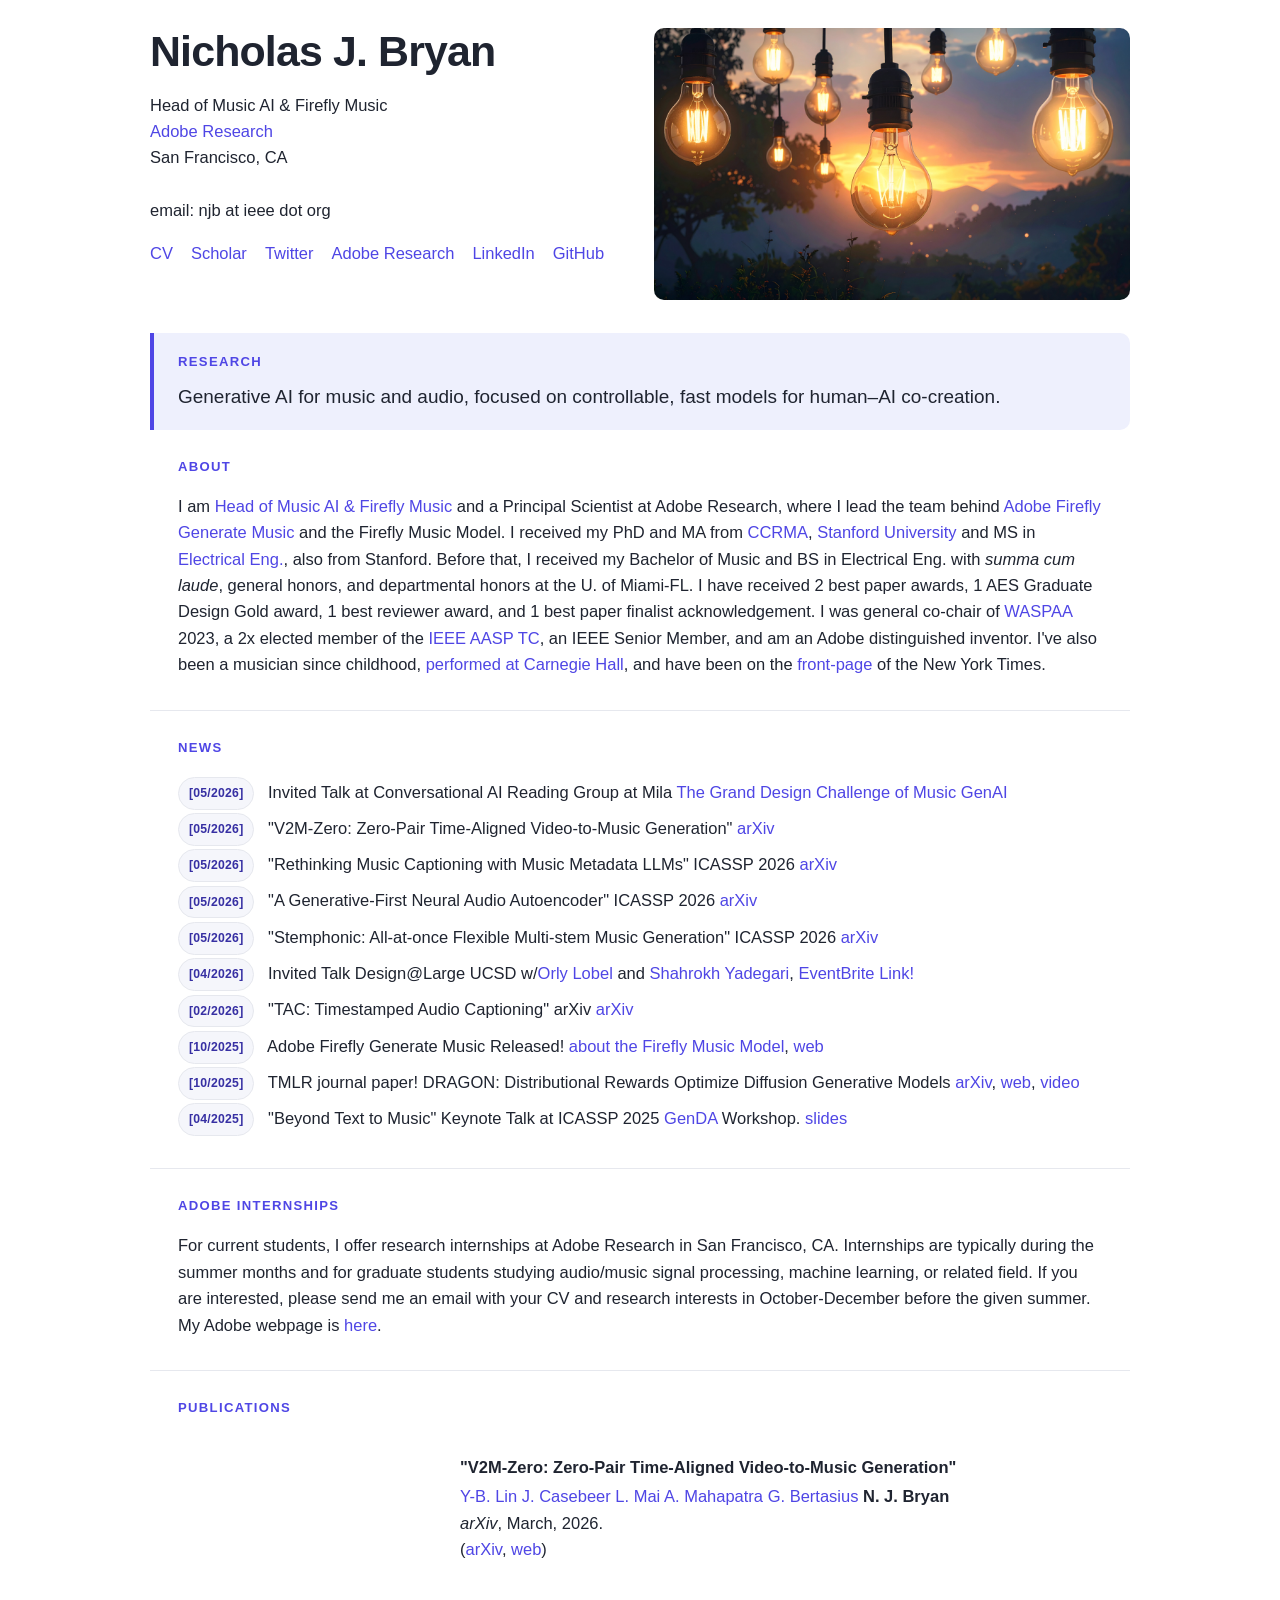
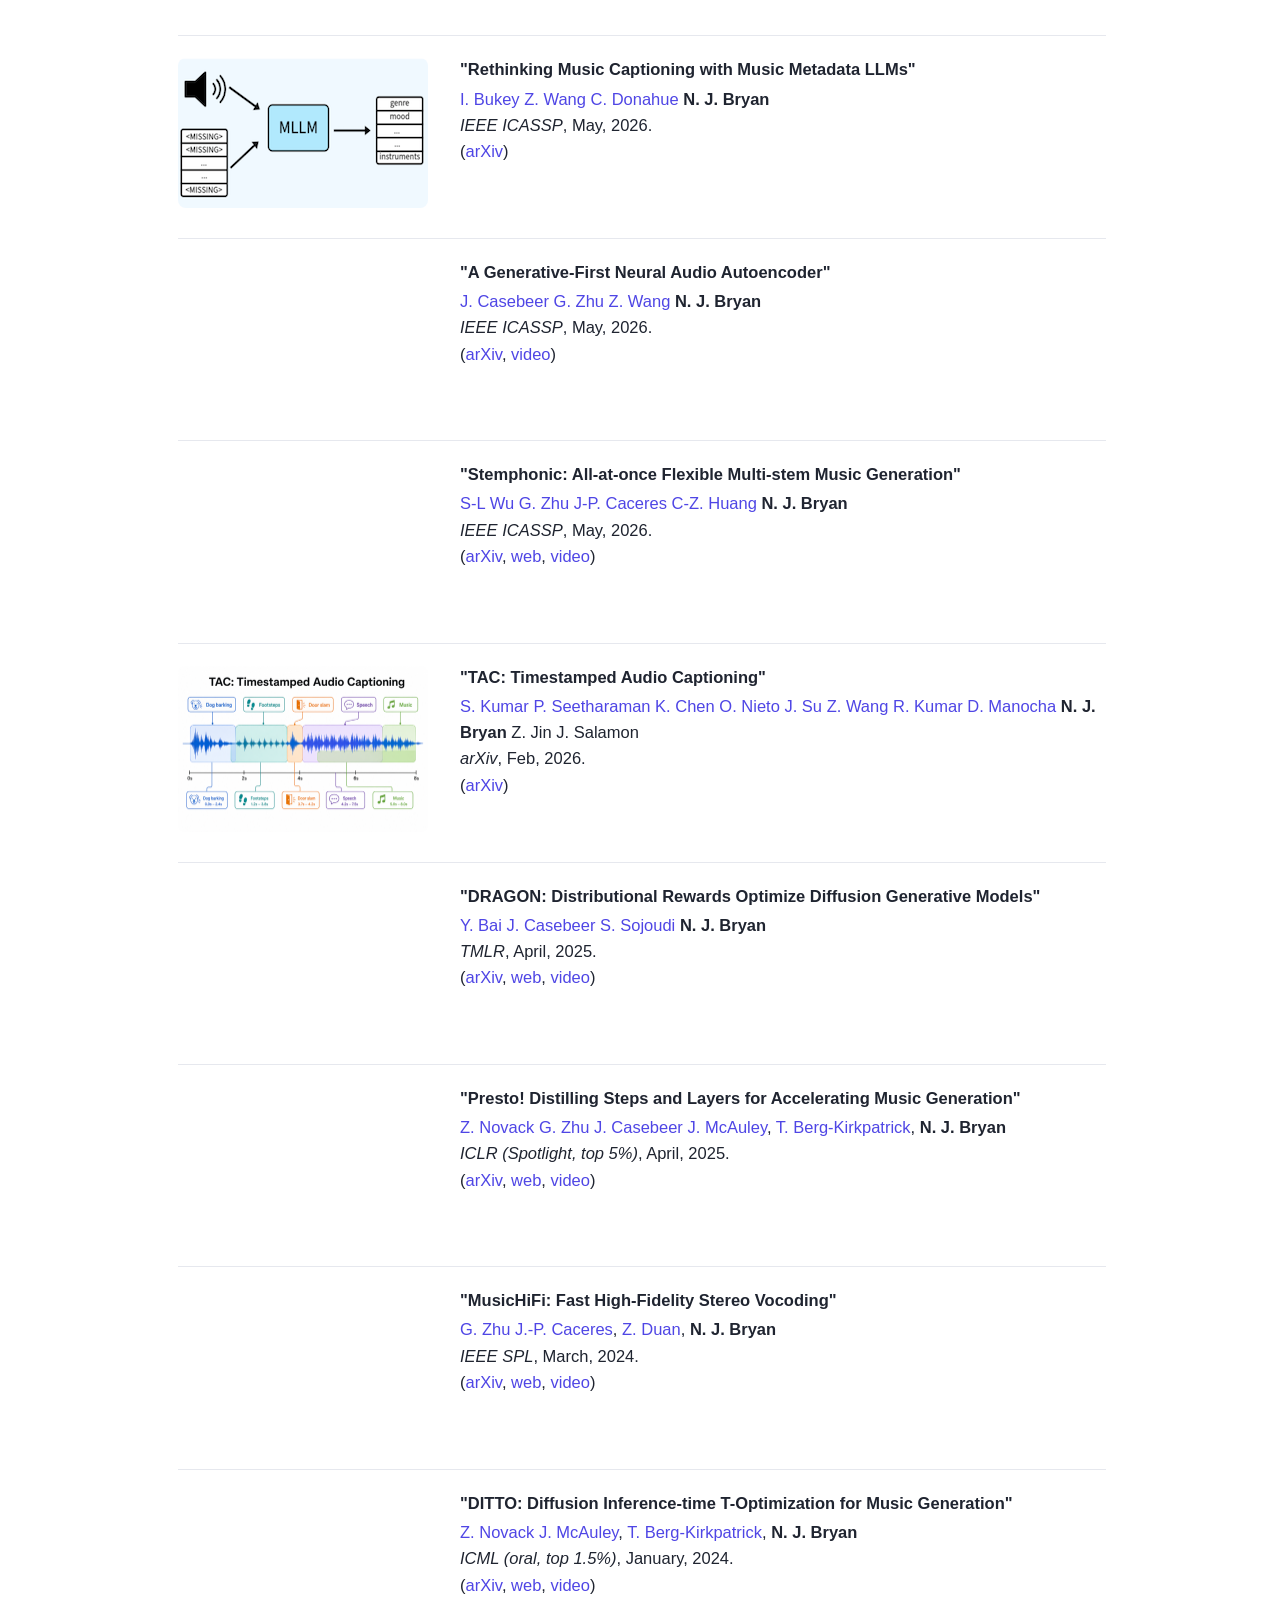
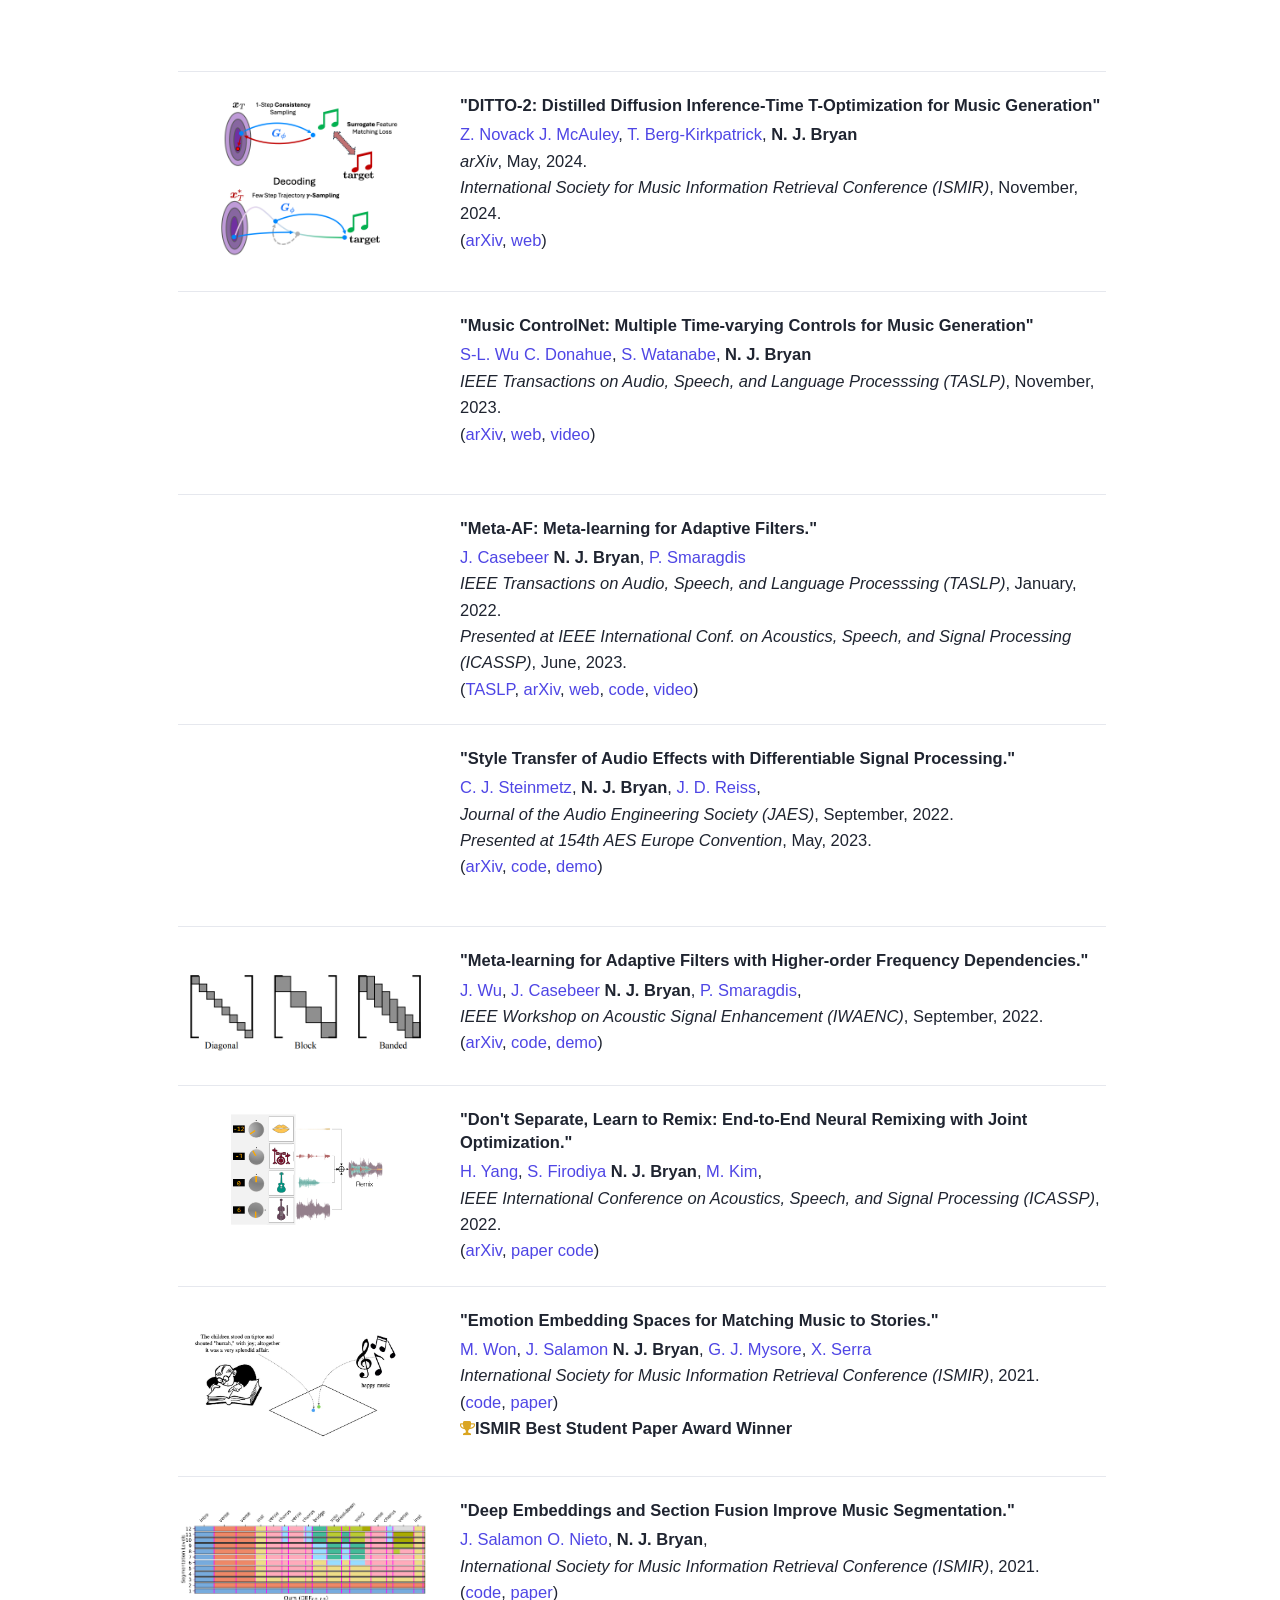
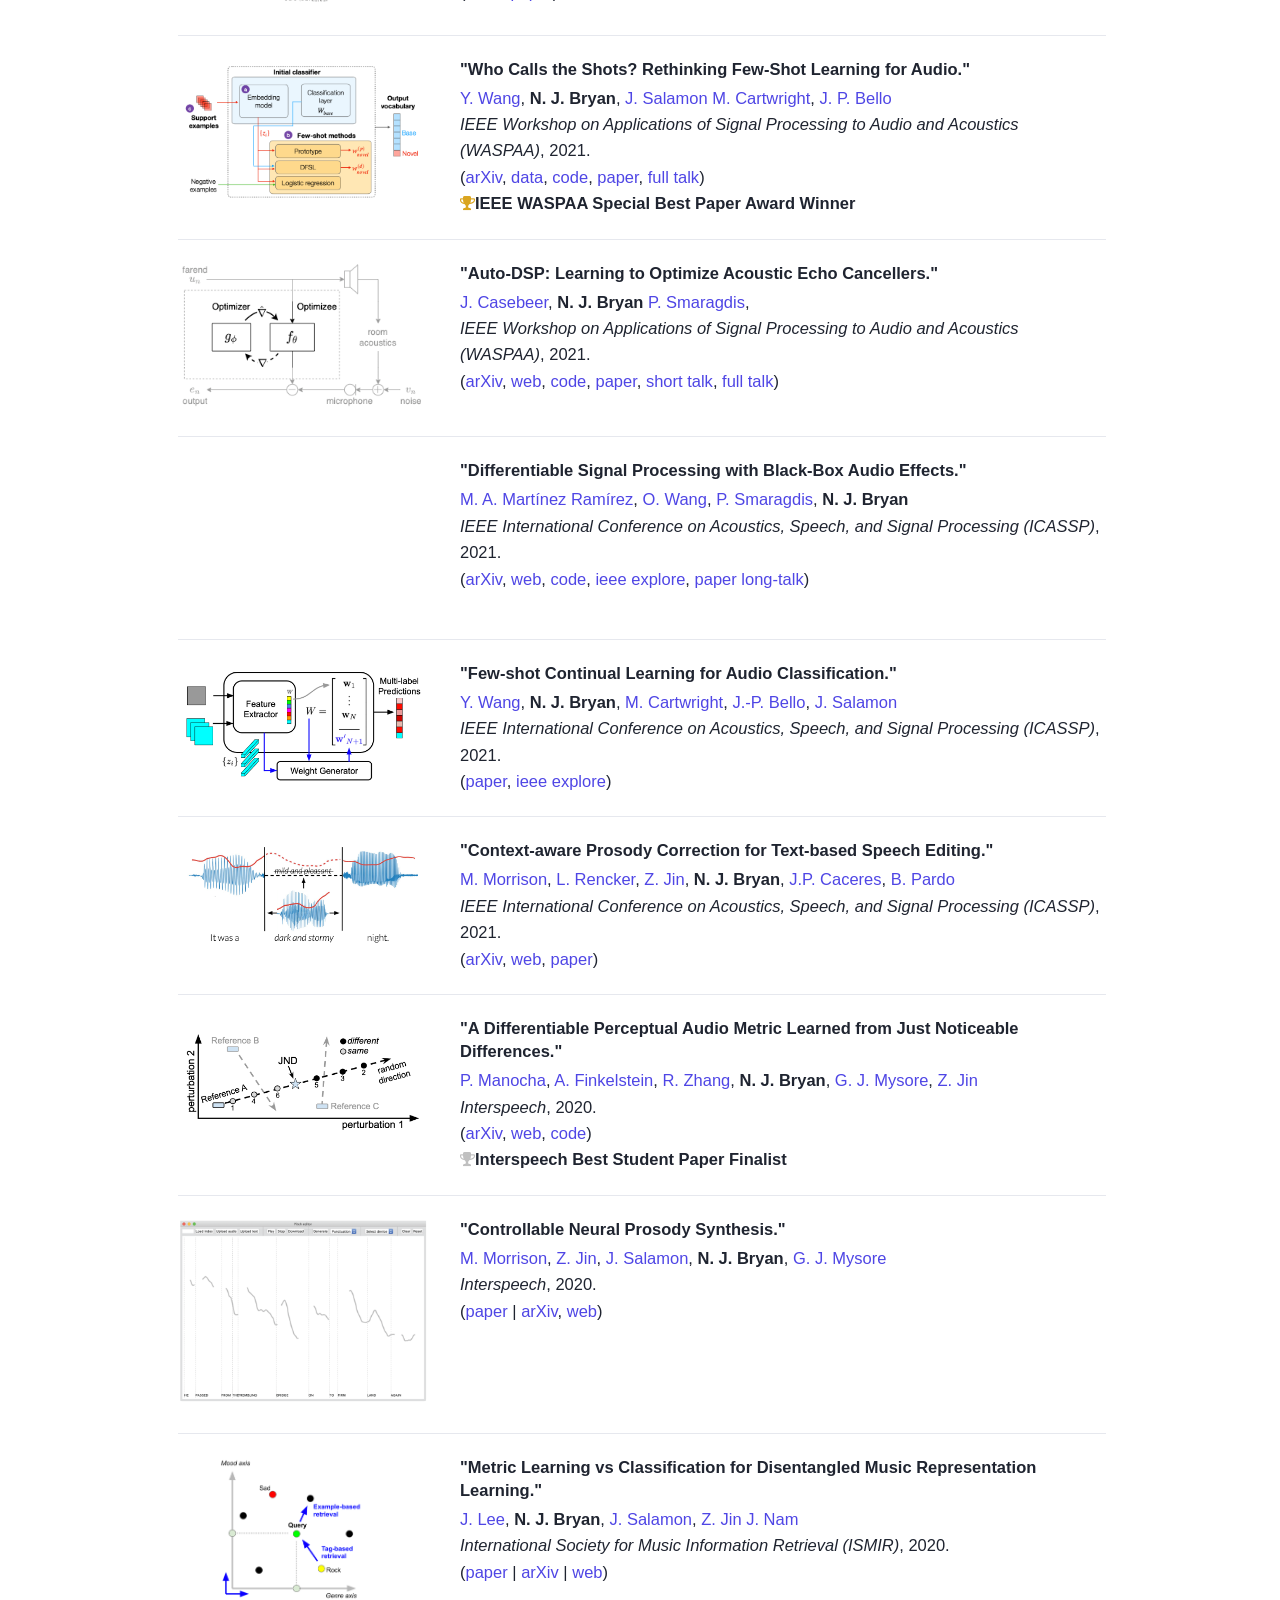
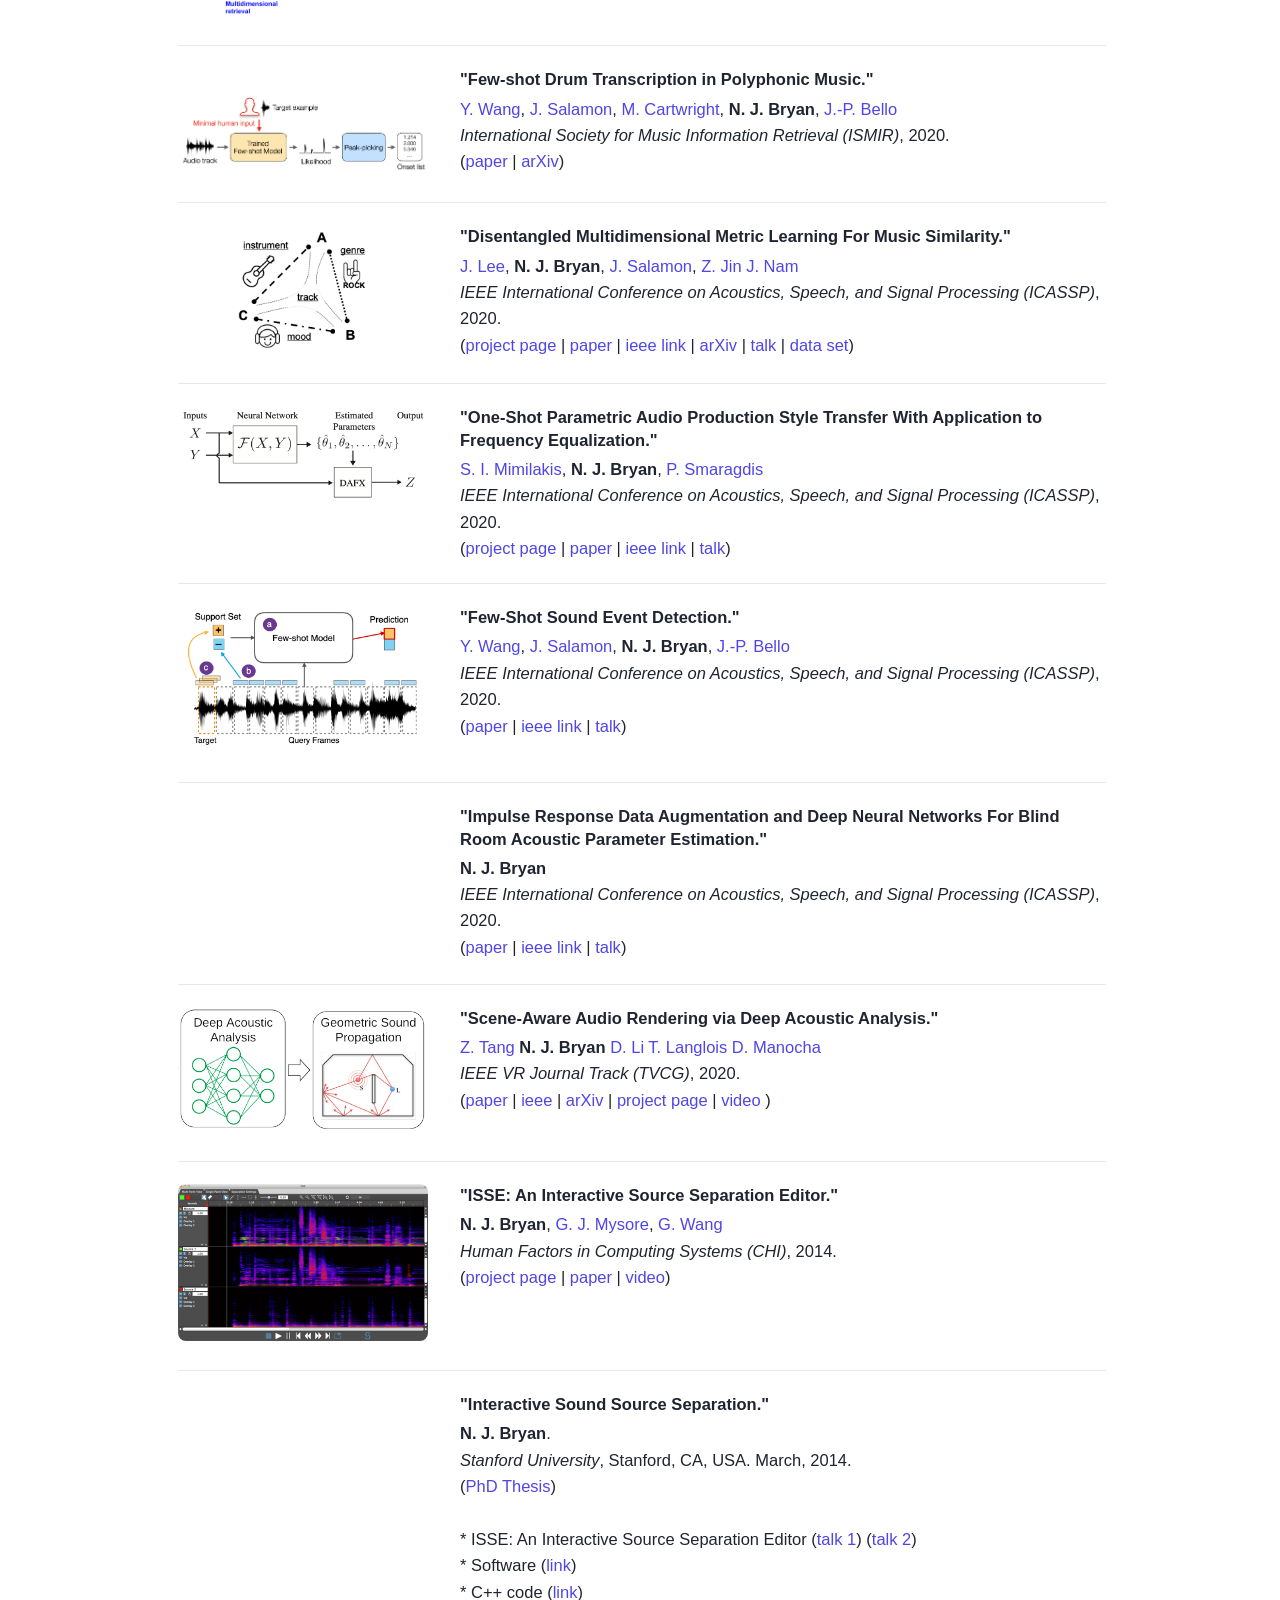
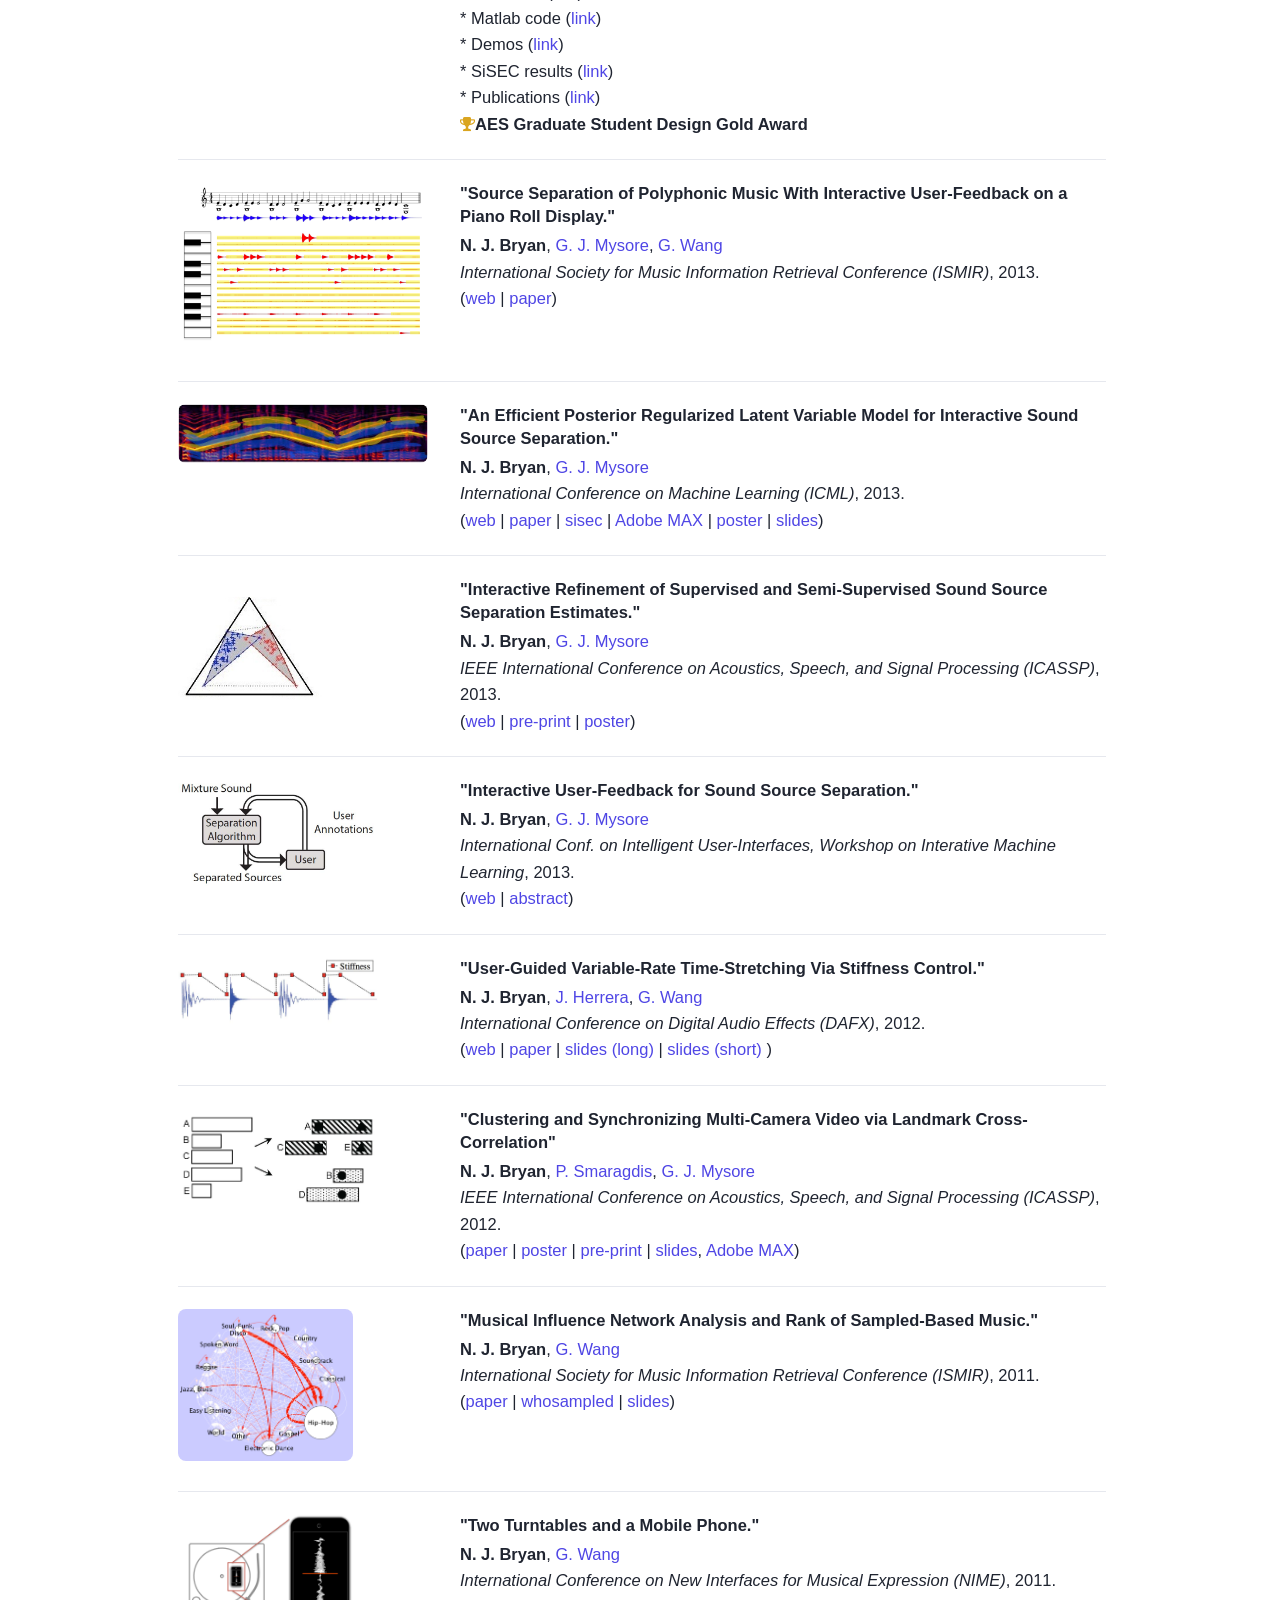
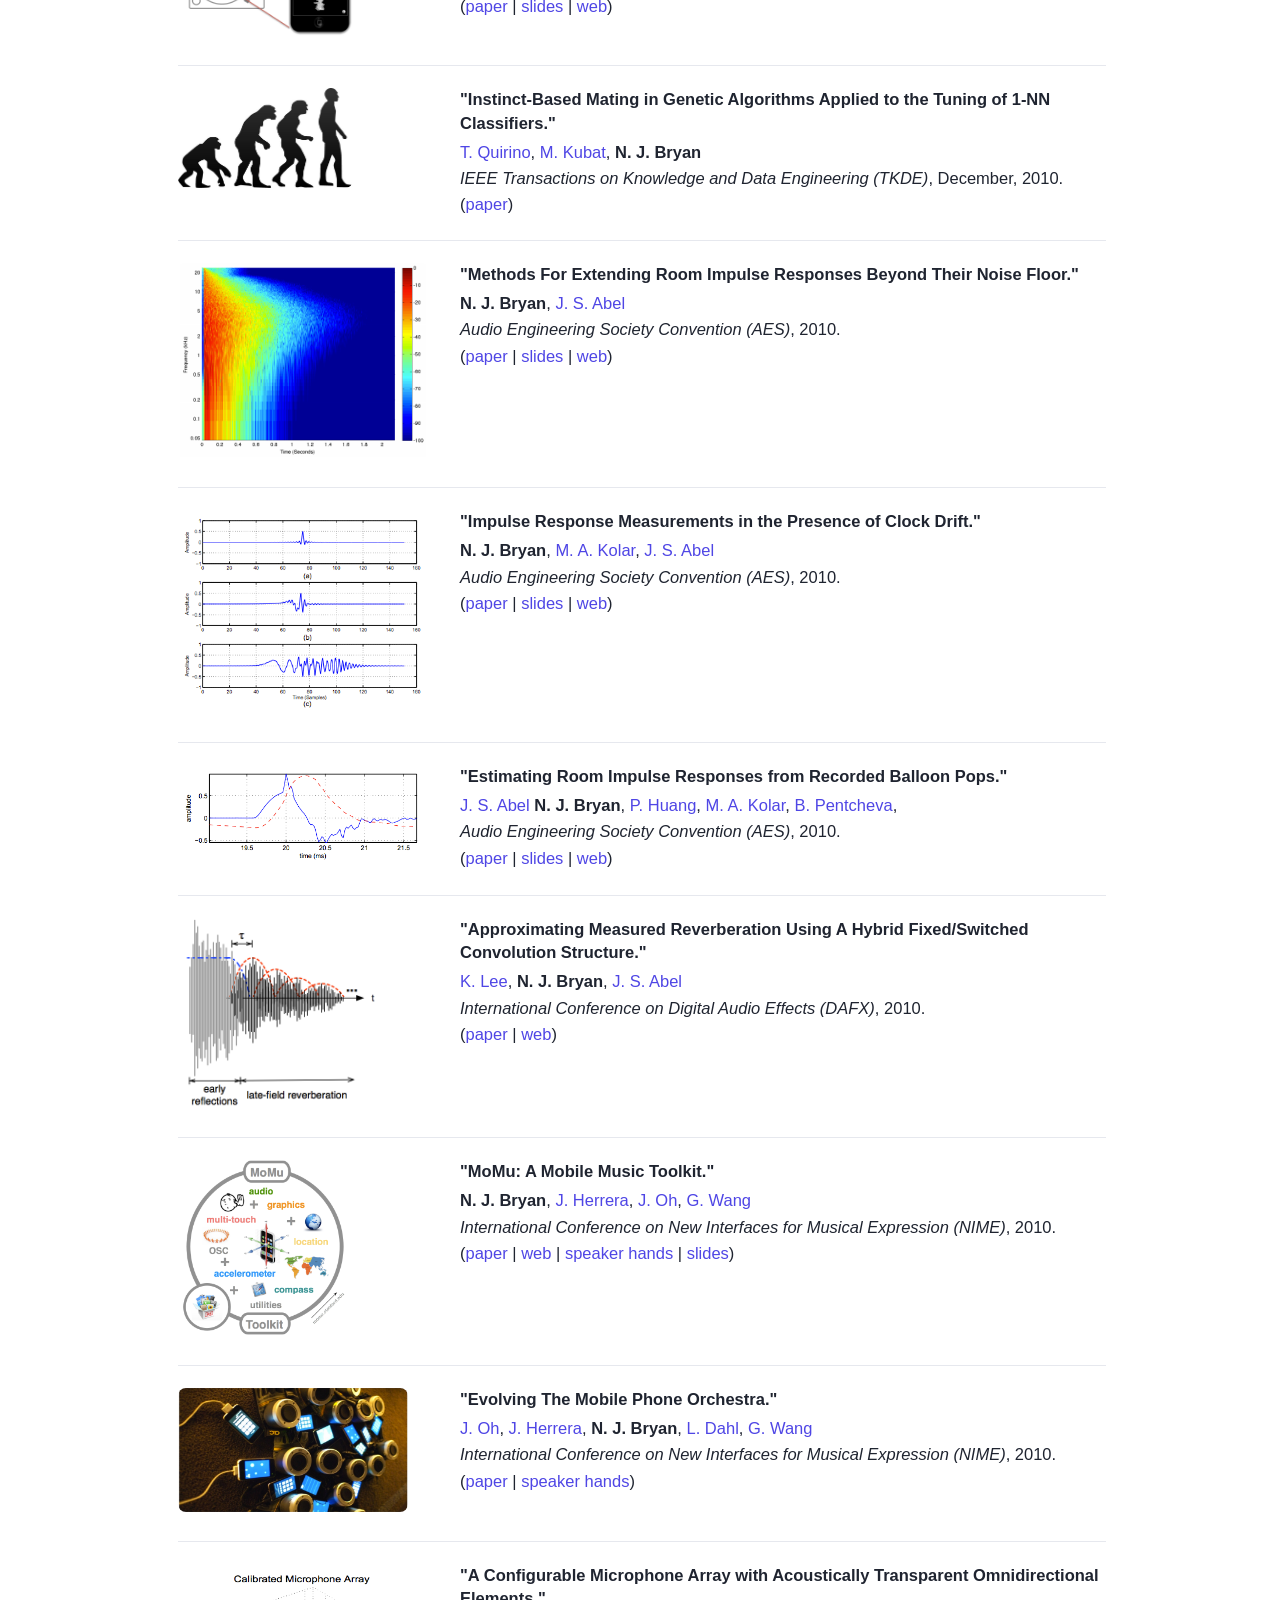
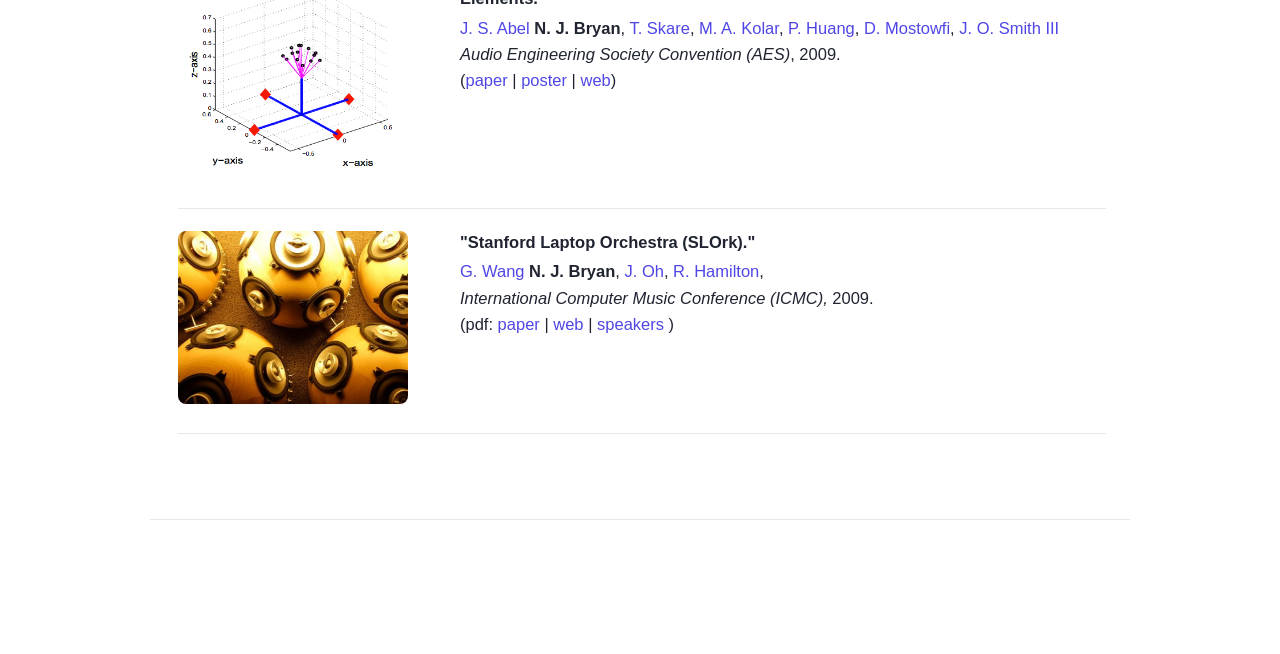
==== commit 93440c43: "updated cv" ====
--- a/index.html
+++ b/index.html
@@ -127,7 +127,7 @@
 		<div class="vision">
 			<div class="vision-label">Research</div>
 			<p class="vision-text">
-				Generative AI for music and audio, focused on human&ndash;AI co-creation: controllable, fast models that let people control and edit media, rather than relying on one-shot text prompts.
+				Generative AI for music and audio, focused on controllable, fast models for human&ndash;AI co-creation.
 			</p>
 		</div>
 
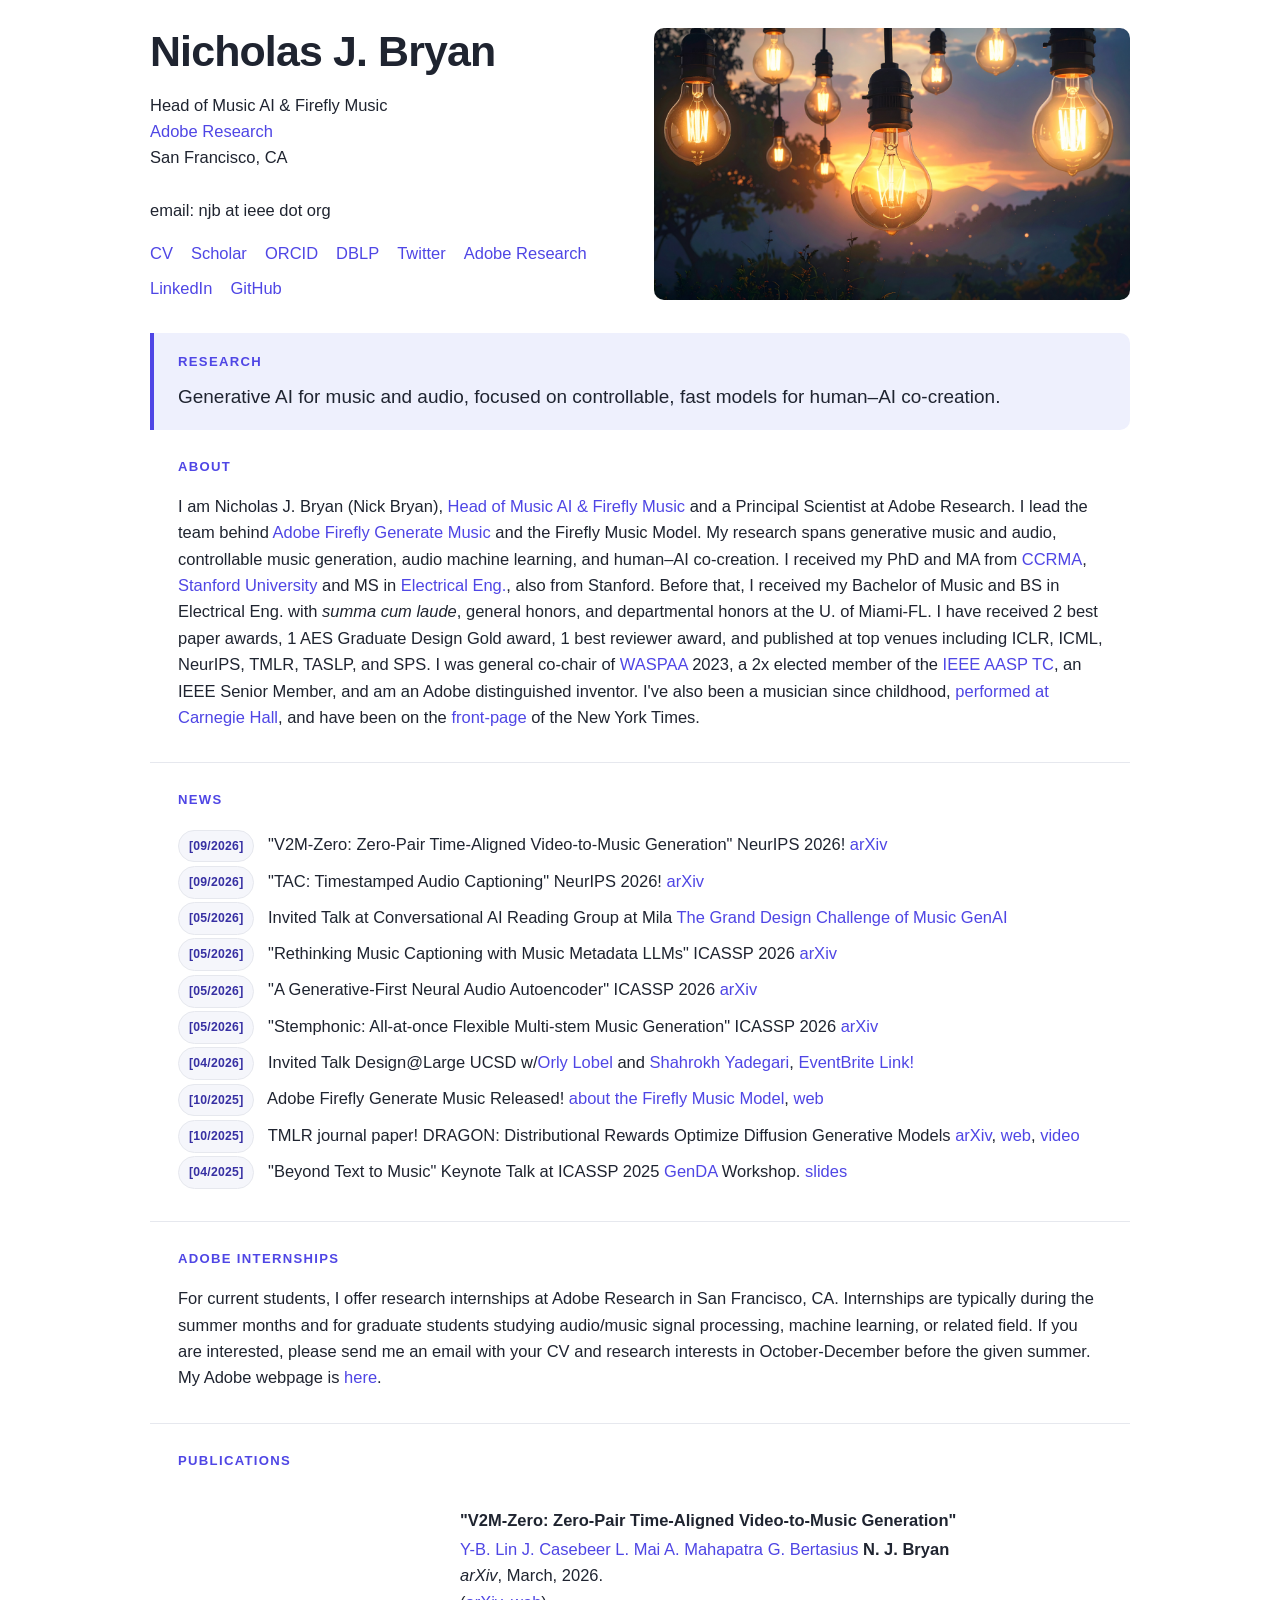
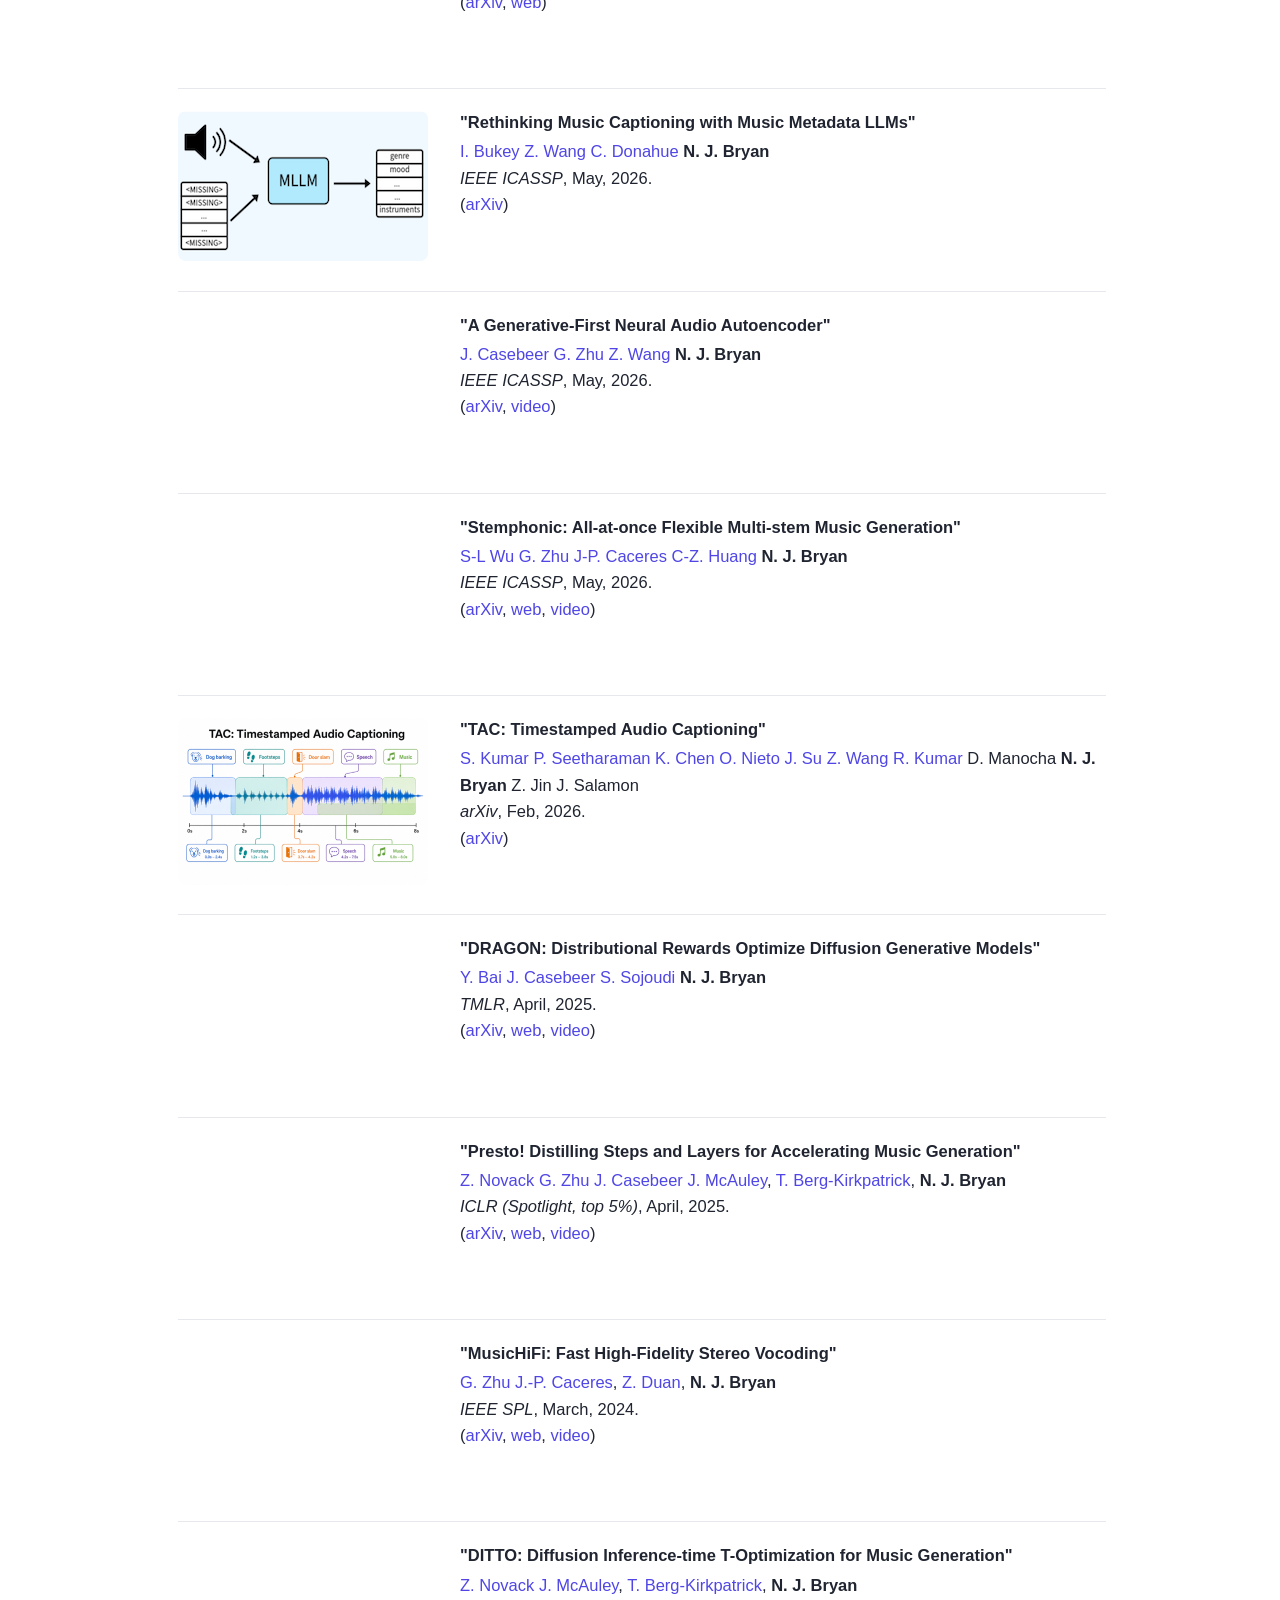
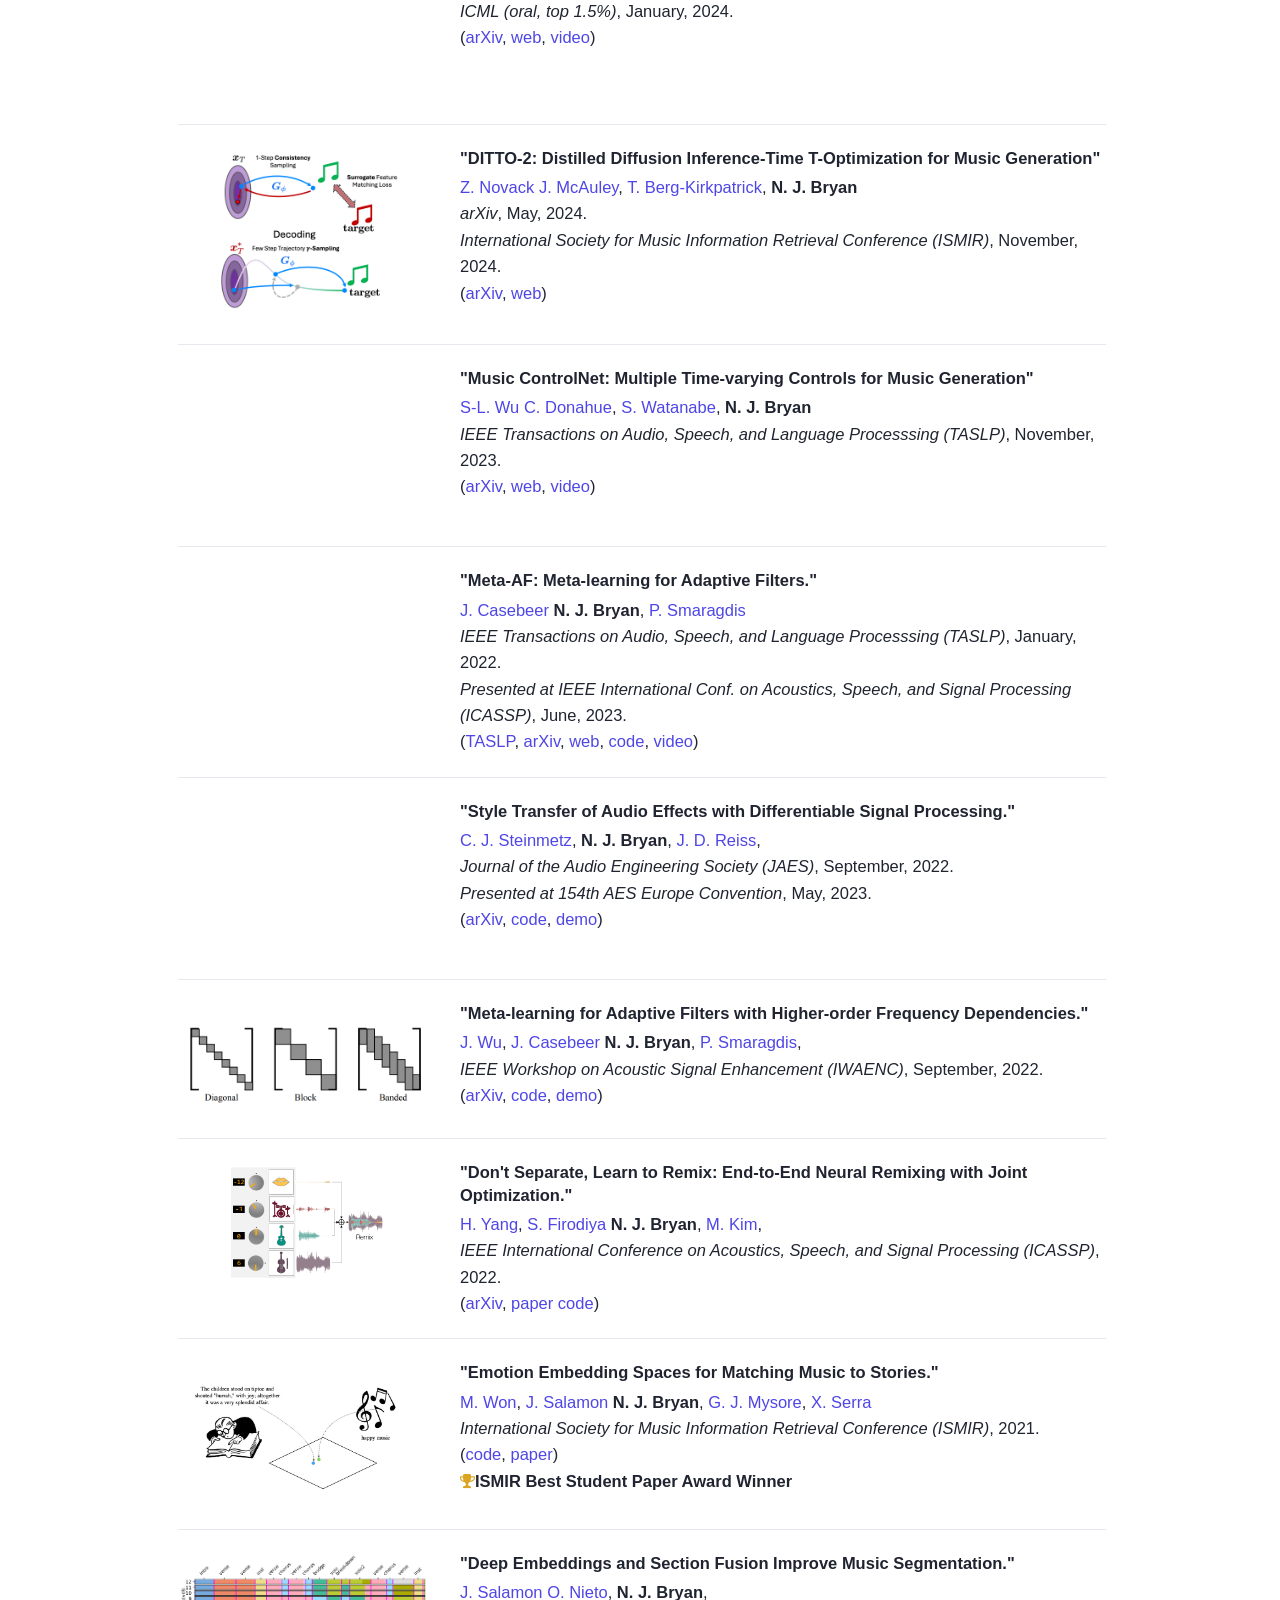
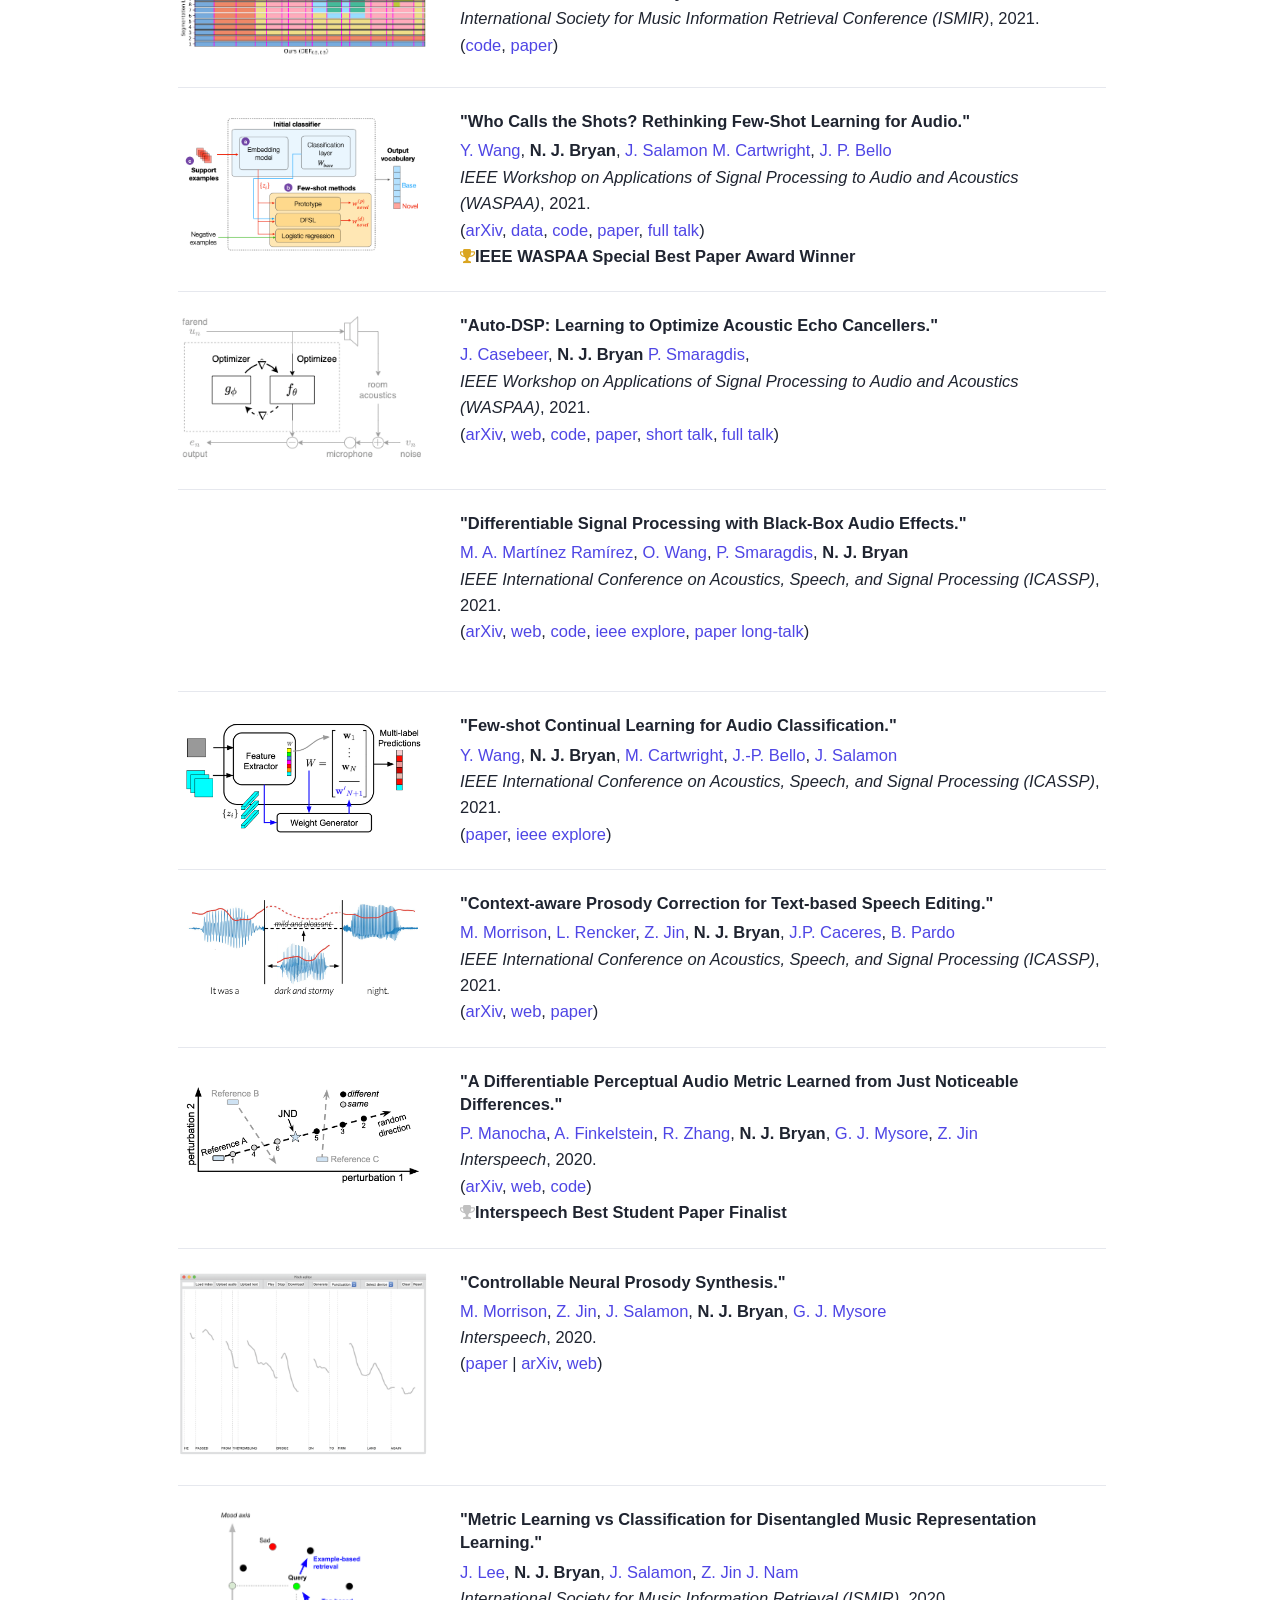
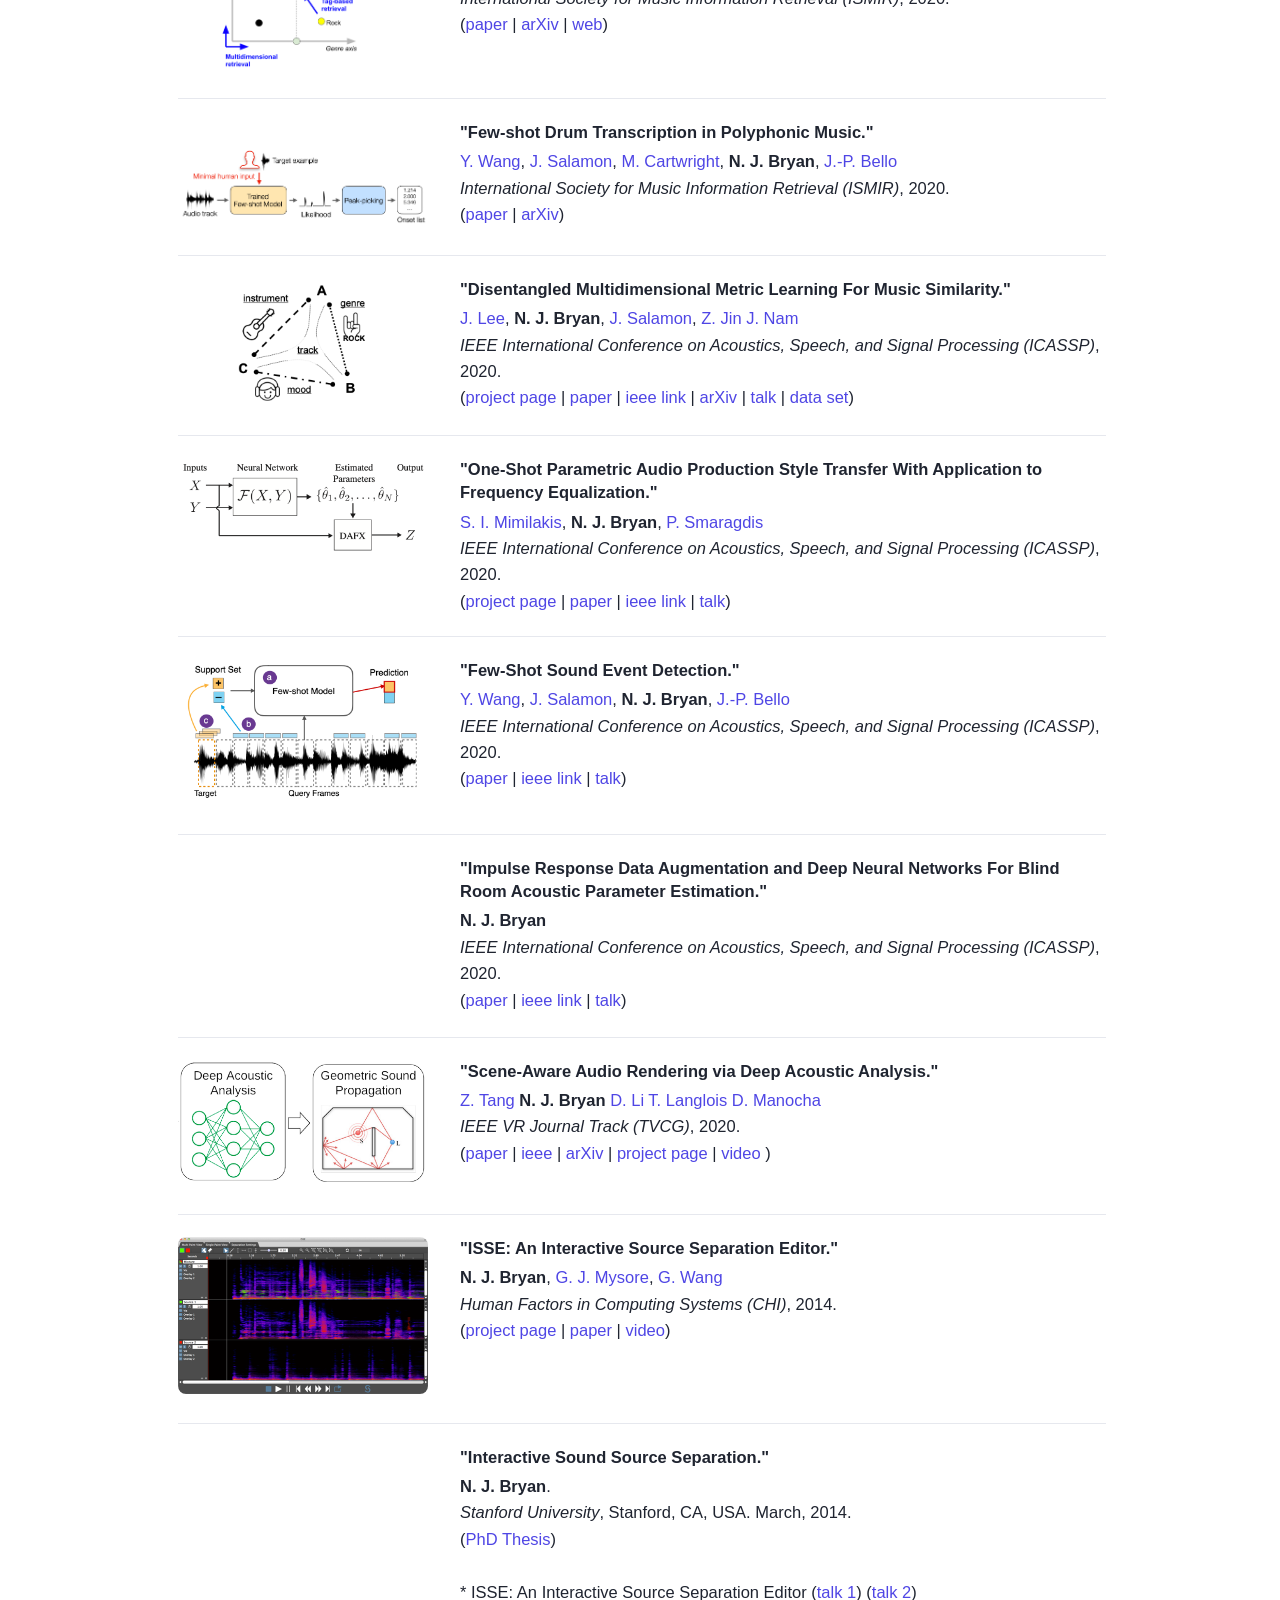
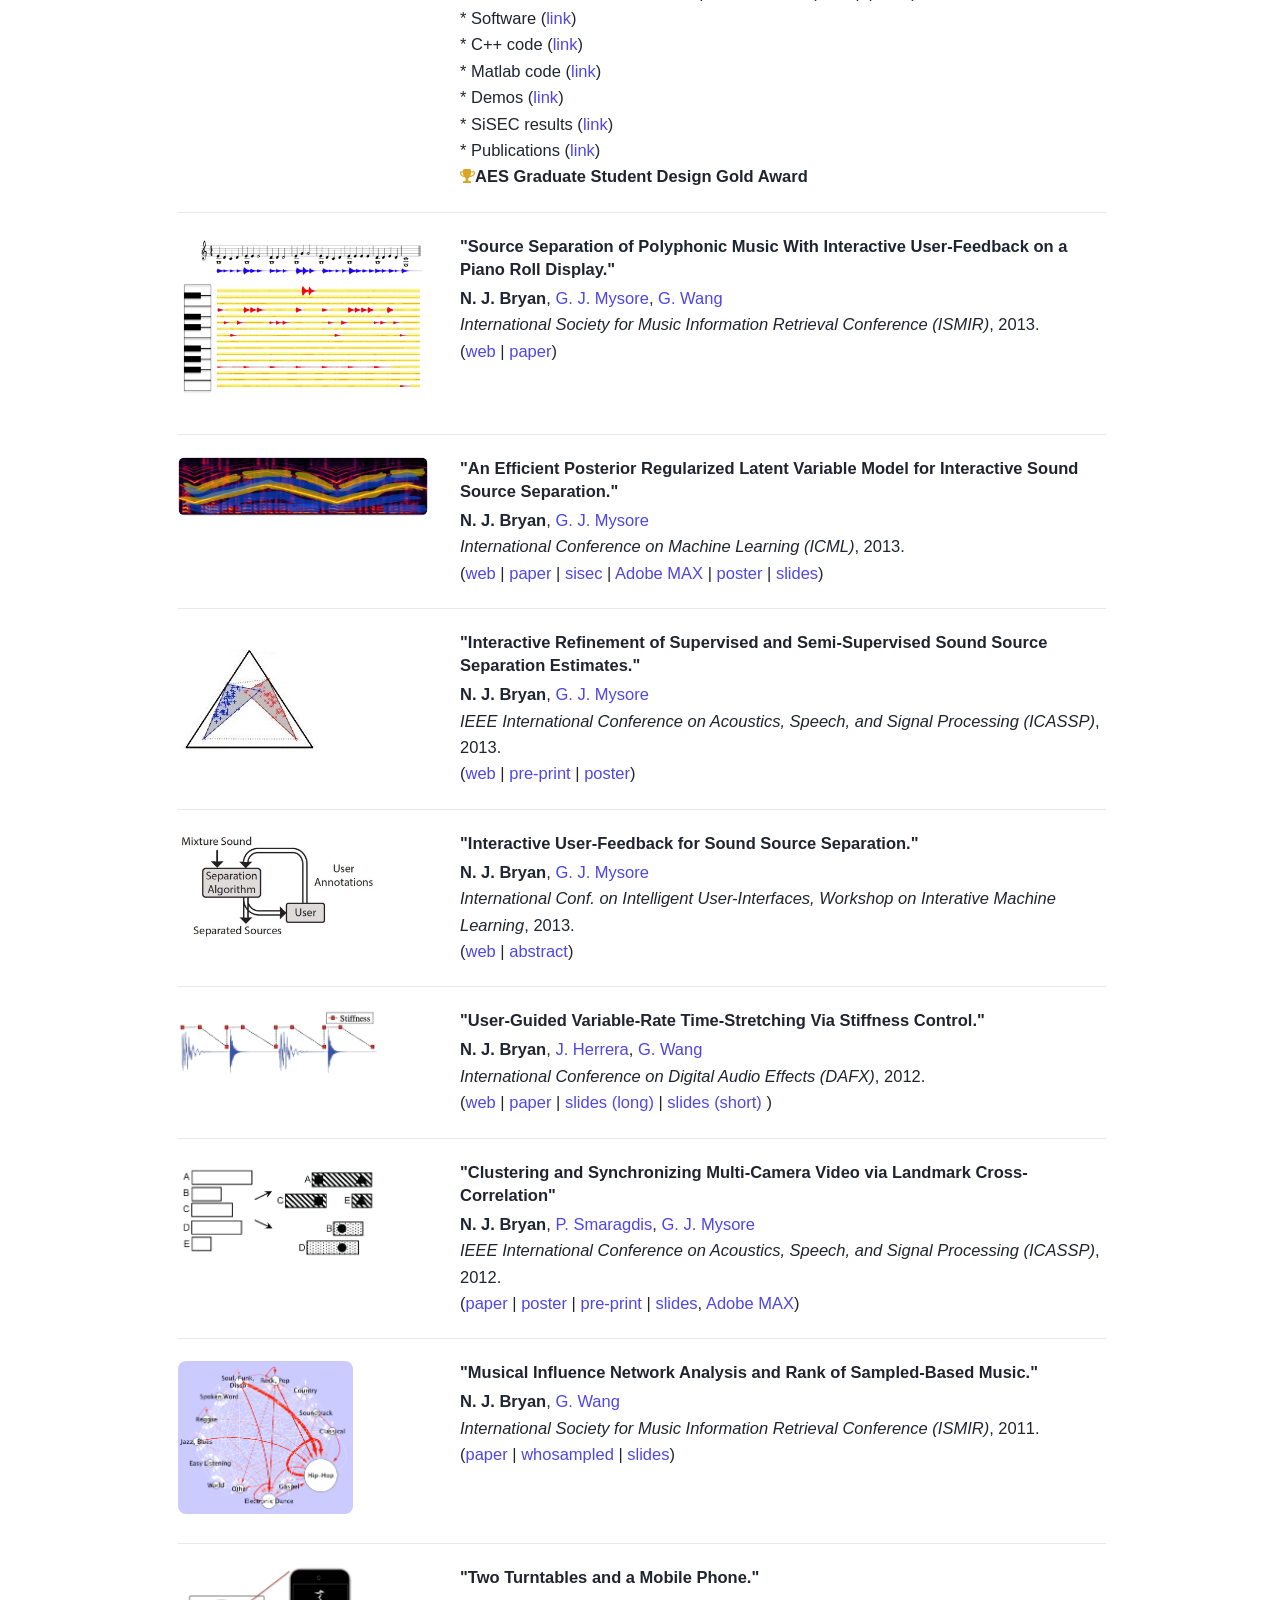
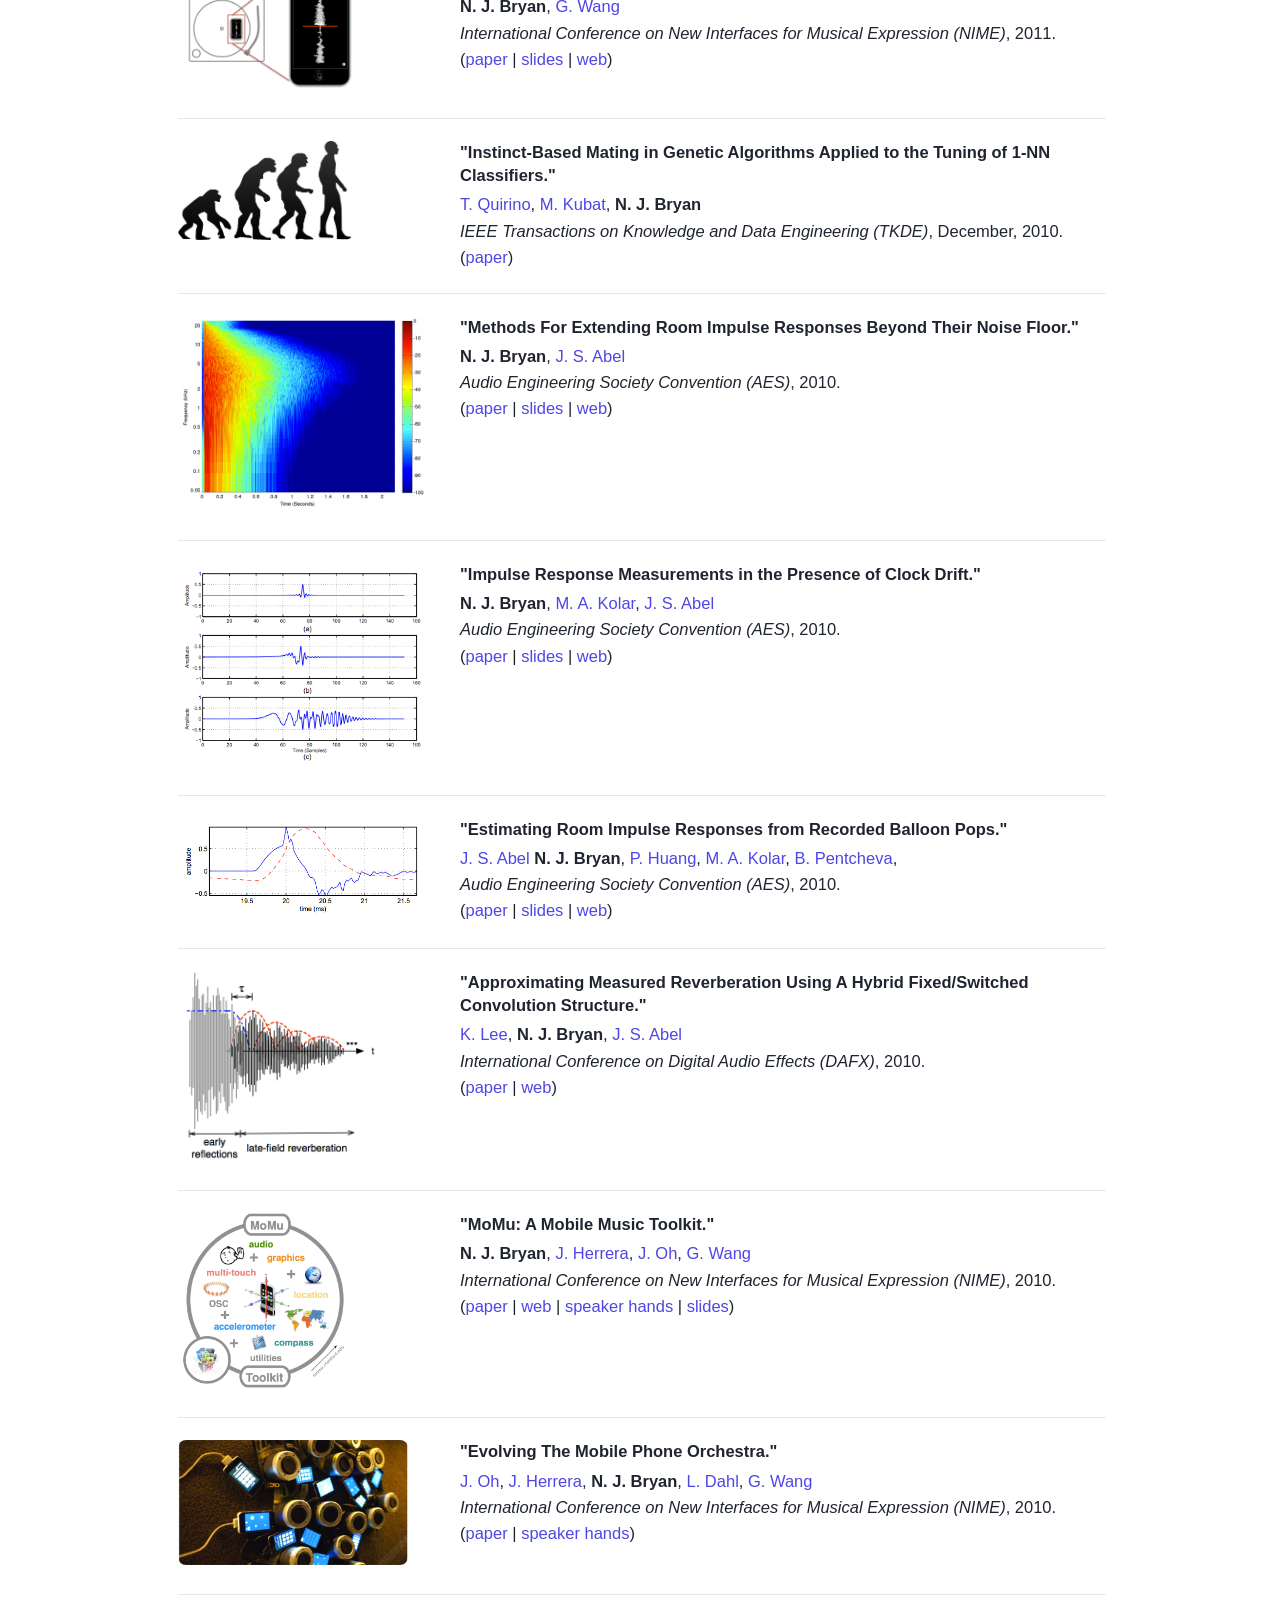
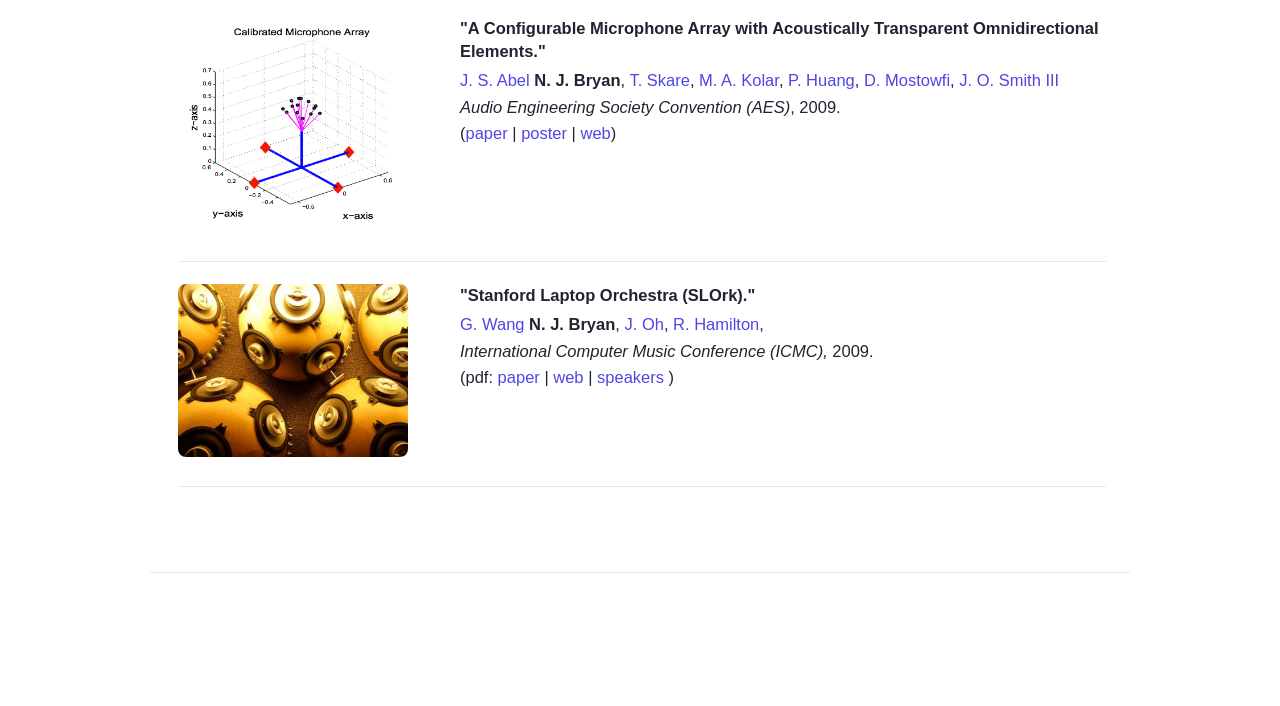
==== commit bf439a89: "updates" ====
--- a/index.html
+++ b/index.html
@@ -5,8 +5,8 @@
 	<meta charset="utf-8">
 	<meta name="viewport" content="width=device-width, initial-scale=1">
 
-	<title>Nicholas (Nick) J. Bryan — Head of Music AI &amp; Firefly Music, Adobe Research</title>
-	<meta name="description" content="Nicholas J. Bryan leads Music AI &amp; Firefly Music at Adobe Research — the team behind Adobe Firefly Generate Music and the Firefly Music Model. Research in generative AI for music and audio.">
+	<title>Nicholas J. Bryan (Nick Bryan) | Music AI at Adobe Research</title>
+	<meta name="description" content="Nicholas J. Bryan (Nick Bryan) leads Music AI and Firefly Music at Adobe Research. His work includes Adobe Firefly Generate Music and generative audio research.">
 	<meta name="author" content="Nicholas J. Bryan">
 	<meta name="robots" content="index, follow, max-image-preview:large, max-snippet:-1">
 	<link rel="canonical" href="https://njb.github.io/">
@@ -29,22 +29,22 @@
 	<!-- Open Graph (Facebook, LinkedIn, etc.) -->
 	<meta property="og:type" content="profile">
 	<meta property="og:site_name" content="Nicholas J. Bryan">
-	<meta property="og:title" content="Nicholas J. Bryan — Head of Music AI &amp; Firefly Music, Adobe Research">
-	<meta property="og:description" content="Nicholas J. Bryan leads Music AI &amp; Firefly Music at Adobe Research — the team behind Adobe Firefly Generate Music and the Firefly Music Model.">
+	<meta property="og:title" content="Nicholas J. Bryan (Nick Bryan) | Music AI at Adobe Research">
+	<meta property="og:description" content="Nicholas J. Bryan leads Music AI and Firefly Music at Adobe Research, including Adobe Firefly Generate Music and the Firefly Music Model.">
 	<meta property="og:url" content="https://njb.github.io/">
 	<meta property="og:image" content="https://njb.github.io/index_files/og-card.png">
 	<meta property="og:image:width" content="1200">
 	<meta property="og:image:height" content="630">
-	<meta property="og:image:alt" content="Nicholas J. Bryan — Head of Music AI &amp; Firefly Music, Adobe Research">
+	<meta property="og:image:alt" content="Nicholas J. Bryan, Head of Music AI and Firefly Music at Adobe Research">
 
 	<!-- Twitter Card -->
 	<meta name="twitter:card" content="summary_large_image">
 	<meta name="twitter:site" content="@NicholasJBryan">
 	<meta name="twitter:creator" content="@NicholasJBryan">
-	<meta name="twitter:title" content="Nicholas J. Bryan — Head of Music AI &amp; Firefly Music, Adobe Research">
-	<meta name="twitter:description" content="Nicholas J. Bryan leads Music AI &amp; Firefly Music at Adobe Research — the team behind Adobe Firefly Generate Music and the Firefly Music Model.">
+	<meta name="twitter:title" content="Nicholas J. Bryan (Nick Bryan) | Music AI at Adobe Research">
+	<meta name="twitter:description" content="Nicholas J. Bryan leads Music AI and Firefly Music at Adobe Research, including Adobe Firefly Generate Music and the Firefly Music Model.">
 	<meta name="twitter:image" content="https://njb.github.io/index_files/og-card.png">
-	<meta name="twitter:image:alt" content="Nicholas J. Bryan — Head of Music AI &amp; Firefly Music, Adobe Research">
+	<meta name="twitter:image:alt" content="Nicholas J. Bryan, Head of Music AI and Firefly Music at Adobe Research">
 
 	<!-- Speed up third-party handshakes -->
 	<link rel="preconnect" href="https://cdnjs.cloudflare.com" crossorigin>
@@ -61,10 +61,10 @@
 		"@type": "Person",
 		"@id": "https://njb.github.io/#person",
 		"name": "Nicholas J. Bryan",
-		"alternateName": "Nick Bryan",
+		"alternateName": ["Nick Bryan", "Nicholas Bryan", "N. J. Bryan"],
 		"honorificSuffix": "PhD",
 		"jobTitle": "Head of Music AI & Firefly Music, Principal Scientist",
-		"description": "Nicholas J. Bryan leads Music AI & Firefly Music at Adobe Research — the team behind Adobe Firefly Generate Music and the Firefly Music Model.",
+		"description": "Nicholas J. Bryan (Nick Bryan) leads Music AI and Firefly Music at Adobe Research, including Adobe Firefly Generate Music, and researches generative music and audio.",
 		"worksFor": { "@type": "Organization", "name": "Adobe Research", "url": "https://research.adobe.com/" },
 		"affiliation": { "@type": "Organization", "name": "Adobe Research" },
 		"award": [
@@ -82,7 +82,7 @@
 		"image": "https://njb.github.io/index_files/head-shot.jpg",
 		"email": "njb@ieee.org",
 		"alumniOf": { "@type": "CollegeOrUniversity", "name": "Stanford University (CCRMA)" },
-		"knowsAbout": ["Generative AI", "Audio Machine Learning", "Music Generation", "Text-to-Music Generation", "Human-AI Co-creation", "Audio Signal Processing"],
+		"knowsAbout": ["Music AI", "Generative Music", "Generative AI for Music and Audio", "Audio Machine Learning", "Music Generation", "Text-to-Music Generation", "Controllable Music Generation", "Human-AI Co-creation", "Audio Signal Processing"],
 		"sameAs": [
 			"https://scholar.google.com/citations?user=65zgjxQAAAAJ&hl=en",
 			"https://twitter.com/NicholasJBryan",
@@ -112,8 +112,9 @@
 				<ul class="links-list">
 					<li><a href="cv.pdf">CV</a></li>
 					<li><a href="https://scholar.google.com/citations?user=65zgjxQAAAAJ&hl=en">Scholar</a></li>
+					<li><a href="https://orcid.org/0000-0003-1469-7278">ORCID</a></li>
+					<li><a href="https://dblp.org/pid/07/8697">DBLP</a></li>
 					<li><a href="https://twitter.com/NicholasJBryan">Twitter</a></li>
-					<!-- <li><a href="https://orcid.org/0000-0003-1469-7278">ORCID</a></li> -->
 					<li><a href="https://research.adobe.com/person/nicholas-j-bryan">Adobe Research</a></li>
 					<li><a href="https://www.linkedin.com/in/nicholas-j-bryan-94017022/">LinkedIn</a></li>
 					<li><a href="https://github.com/njb">GitHub</a></li>
@@ -134,13 +135,15 @@
 		<div class="about">
 			<h2>About</h2>
 			<p class="about-text">
-				I am <a href="https://research.adobe.com/person/nicholas-j-bryan">Head of Music AI &amp; Firefly Music</a> and a Principal Scientist at Adobe Research,
-				where I lead the team behind <a href="firefly-music/index.html">Adobe Firefly Generate Music</a> and the Firefly Music Model.
+				I am Nicholas J. Bryan (Nick Bryan), <a href="https://research.adobe.com/person/nicholas-j-bryan">Head of Music AI &amp; Firefly Music</a>
+				and a Principal Scientist at Adobe Research. I lead the team behind <a href="firefly-music/">Adobe Firefly Generate Music</a>
+				and the Firefly Music Model. My research spans generative music and audio, controllable music generation, audio machine learning,
+				and human&ndash;AI co-creation.
 				I received my PhD and MA from <a href="http://ccrma.stanford.edu">CCRMA</a>,
 				<a href="http://www.stanford.edu">Stanford University</a> and MS in <a href="http://ee.stanford.edu">Electrical Eng.</a>, also from Stanford. Before that,
 				I received my Bachelor of Music and BS in Electrical Eng. with <i>summa cum laude</i>,
 				general honors, and departmental honors at the U. of Miami-FL.
-				I have received 2 best paper awards, 1 AES Graduate Design Gold award, 1 best reviewer award, and 1 best paper finalist acknowledgement.
+				I have received 2 best paper awards, 1 AES Graduate Design Gold award, 1 best reviewer award, and published at top venues including ICLR, ICML, NeurIPS, TMLR, TASLP, and SPS.
 				I was general co-chair of <a href="http://waspaa.com/organizing-committee/">WASPAA</a> 2023, a 2x elected member of the
 				<a href="https://signalprocessingsociety.org/community-involvement/audio-and-acoustic-signal-processing/aasp-tc-home">IEEE AASP TC</a>, an IEEE Senior Member,
 				and am an Adobe distinguished inventor. I've also been a musician since childhood, <a href="https://en.wikipedia.org/wiki/Wolf_Rounds">performed at Carnegie Hall</a>,
@@ -150,13 +153,13 @@
 					<hr>
 					<h2>News</h2>
 					<div class="news">
+						<b>[09/2026]</b> "V2M-Zero: Zero-Pair Time-Aligned Video-to-Music Generation" NeurIPS 2026! <a href="https://arxiv.org/abs/2603.11042">arXiv</a><br>
+						<b>[09/2026]</b> "TAC: Timestamped Audio Captioning" NeurIPS 2026! <a href="https://arxiv.org/abs/2602.15766">arXiv</a><br>
 						<b>[05/2026]</b> Invited Talk at Conversational AI Reading Group at Mila <a href="https://youtu.be/kjuTpV6ffBs?si=NJa_RZ4fIHDt6ryU">The Grand Design Challenge of Music GenAI</a><br>
-					    <b>[05/2026]</b> "V2M-Zero: Zero-Pair Time-Aligned Video-to-Music Generation" <a href="https://arxiv.org/abs/2603.11042">arXiv</a><br>
 						<b>[05/2026]</b> "Rethinking Music Captioning with Music Metadata LLMs" ICASSP 2026 <a href="https://arxiv.org/abs/2602.03023">arXiv</a><br>
 						<b>[05/2026]</b> "A Generative-First Neural Audio Autoencoder" ICASSP 2026 <a href="https://arxiv.org/abs/2602.15749">arXiv</a><br>
 						<b>[05/2026]</b> "Stemphonic: All-at-once Flexible Multi-stem Music Generation" ICASSP 2026 <a href="https://arxiv.org/abs/2602.09891">arXiv</a><br>
 						<b>[04/2026]</b> Invited Talk Design@Large UCSD  w/<a href="https://www.orlylobel.com/">Orly Lobel</a> and <a href="https://yadegari.org/">Shahrokh Yadegari</a>, <a href="https://www.eventbrite.com/e/creative-ai-music-authorship-and-algorithmic-culture-tickets-1984311342642">EventBrite Link!</a><br>
-						<b>[02/2026]</b> "TAC: Timestamped Audio Captioning" arXiv <a href="https://arxiv.org/abs/2602.15766">arXiv</a><br>
 						<b>[10/2025]</b> Adobe Firefly Generate Music Released! <a href="firefly-music/">about the Firefly Music Model</a>, <a href="https://firefly.adobe.com/generate/music">web</a><br>
 						<b>[10/2025]</b> TMLR journal paper! DRAGON: Distributional Rewards Optimize Diffusion Generative Models <a href="https://arxiv.org/abs/2504.15217">arXiv</a>, <a href="https://ml-dragon.github.io/web/">web</a>, <a href="https://youtu.be/DEQnEP737gw?feature=shared">video</a><br>
 						<b>[04/2025]</b> "Beyond Text to Music" Keynote Talk at ICASSP 2025 <a href="https://sites.google.com/view/genda2025">GenDA</a> Workshop. <a href="research/ICASSP_2025_GenDA_Workshhop_Keynote_Beyond_Text_to_Music.pdf">slides</a><br>
@@ -242,7 +245,7 @@
 									<a href="https://research.adobe.com/person/jiaqi-su/">J. Su</a>
 									<a href="https://zhepeiw.com/">Z. Wang</a>
 									<a href="https://ritheshkumar.com/">R. Kumar</a>
-									<a href="">D. Manocha</a>
+									D. Manocha
 									<span class="me">N. J. Bryan</span>
 									Z. Jin
 									J. Salamon
@@ -364,7 +367,7 @@
 										title="YouTube video player" frameborder="0"
 										allow="accelerometer; autoplay; clipboard-write; encrypted-media; gyroscope; picture-in-picture"
 										allowfullscreen loading="lazy"></iframe></div>
-						<div class="pub-details"><h3 class="pub-title" id="IWAENC_2021_hometa">"Style Transfer of Audio Effects with Differentiable
+						<div class="pub-details"><h3 class="pub-title" id="DeepAFx_ST">"Style Transfer of Audio Effects with Differentiable
 											Signal Processing."</h3>
 									<a href="https://www.christiansteinmetz.com/">C. J. Steinmetz</a>,
 									<span class="me">N. J. Bryan</span>,
@@ -383,7 +386,7 @@
 					<article class="pub-entry">
 						<div class="pub-media"><img alt="Meta-learning for Adaptive Filters with Higher-order Frequency Dependencies." src="index_files/IWAENC2022_hometa.png" width=250
 										height=120 loading="lazy" decoding="async"></div>
-						<div class="pub-details"><h3 class="pub-title" id="IWAENC_2021_hometa">"Meta-learning for Adaptive Filters with Higher-order
+						<div class="pub-details"><h3 class="pub-title" id="IWAENC_2022_hometa">"Meta-learning for Adaptive Filters with Higher-order
 											Frequency Dependencies."</h3>
 									<a href="https://www.linkedin.com/in/junkai-wu-19015b198/">J. Wu</a>,
 									<a href="https://jmcasebeer.github.io">J. Casebeer</a>
@@ -419,7 +422,7 @@
 					<article class="pub-entry">
 						<div class="pub-media"><img alt="Emotion Embedding Spaces for Matching Music to Stories." src="index_files/ISMIR_2021_emotion.jpeg" width=250
 										height=120 loading="lazy" decoding="async"></div>
-						<div class="pub-details"><h3 class="pub-title" id="ISMIR_2021_Award">"Emotion Embedding Spaces for Matching Music to
+						<div class="pub-details"><h3 class="pub-title" id="ISMIR_2021_emotion">"Emotion Embedding Spaces for Matching Music to
 											Stories."</h3>
 									<a href="https://minzwon.github.io">M. Won</a>,
 									<a href="http://www.justinsalamon.com">J. Salamon</a>
@@ -439,7 +442,7 @@
 					<article class="pub-entry">
 						<div class="pub-media"><img alt="Deep Embeddings and Section Fusion Improve Music Segmentation." src="index_files/ISMIR_2021_sections.png" width=250
 										height=120 loading="lazy" decoding="async"></div>
-						<div class="pub-details"><h3 class="pub-title" id="ISMIR_2021_Award">"Deep Embeddings and Section Fusion Improve Music
+						<div class="pub-details"><h3 class="pub-title" id="ISMIR_2021_sections">"Deep Embeddings and Section Fusion Improve Music
 											Segmentation."</h3>
 									<a href="http://www.justinsalamon.com">J. Salamon</a>
 									<a href="https://www.urinieto.com/about/">O. Nieto</a>,
@@ -1108,12 +1111,12 @@
 		{"@type":"ScholarlyArticle","@id":"https://njb.github.io/#DITTO_ICML","headline":"DITTO: Diffusion Inference-time T-Optimization for Music Generation","author":[{"@type":"Person","name":"Z. Novack"},{"@type":"Person","name":"J. McAuley"},{"@type":"Person","name":"T. Berg-Kirkpatrick"},{"@id":"https://njb.github.io/#person"}],"isPartOf":{"@type":"CreativeWork","name":"ICML (oral, top 1.5%)"},"datePublished":"2024","url":"https://arxiv.org/abs/2401.12179"},
 		{"@type":"ScholarlyArticle","@id":"https://njb.github.io/#DITTO2_ISMIR","headline":"DITTO-2: Distilled Diffusion Inference-Time T-Optimization for Music Generation","author":[{"@type":"Person","name":"Z. Novack"},{"@type":"Person","name":"J. McAuley"},{"@type":"Person","name":"T. Berg-Kirkpatrick"},{"@id":"https://njb.github.io/#person"}],"isPartOf":{"@type":"CreativeWork","name":"arXiv"},"datePublished":"2024","url":"https://arxiv.org/abs/2405.20289"},
 		{"@type":"ScholarlyArticle","@id":"https://njb.github.io/#MusicControlNet_TASLP","headline":"Music ControlNet: Multiple Time-varying Controls for Music Generation","author":[{"@type":"Person","name":"S-L. Wu"},{"@type":"Person","name":"C. Donahue"},{"@type":"Person","name":"S. Watanabe"},{"@id":"https://njb.github.io/#person"}],"isPartOf":{"@type":"CreativeWork","name":"IEEE Transactions on Audio, Speech, and Language Processsing (TASLP)"},"datePublished":"2023","url":"https://arxiv.org/abs/2311.07069"},
-		{"@type":"ScholarlyArticle","@id":"https://njb.github.io/#MetaAF_TASLP","headline":"Meta-AF: Meta-learning for Adaptive Filters","author":[{"@type":"Person","name":"J. Casebeer"},{"@id":"https://njb.github.io/#person"},{"@type":"Person","name":"P. Smaragdis"},{"@type":"Person","name":"TASLP"}],"isPartOf":{"@type":"CreativeWork","name":"IEEE Transactions on Audio, Speech, and Language Processsing (TASLP)"},"datePublished":"2022","url":"https://arxiv.org/abs/2204.11942"},
-		{"@type":"ScholarlyArticle","@id":"https://njb.github.io/#IWAENC_2021_hometa","headline":"Style Transfer of Audio Effects with Differentiable Signal Processing","author":[{"@type":"Person","name":"C. J. Steinmetz"},{"@id":"https://njb.github.io/#person"},{"@type":"Person","name":"J. D. Reiss"}],"isPartOf":{"@type":"CreativeWork","name":"Journal of the Audio Engineering Society (JAES)"},"datePublished":"2022","url":"https://arxiv.org/abs/2207.08759"},
-		{"@type":"ScholarlyArticle","@id":"https://njb.github.io/#IWAENC_2021_hometa","headline":"Meta-learning for Adaptive Filters with Higher-order Frequency Dependencies","author":[{"@type":"Person","name":"J. Wu"},{"@type":"Person","name":"J. Casebeer"},{"@id":"https://njb.github.io/#person"},{"@type":"Person","name":"P. Smaragdis"}],"isPartOf":{"@type":"CreativeWork","name":"IEEE Workshop on Acoustic Signal Enhancement (IWAENC)"},"datePublished":"2022","url":"https://arxiv.org/abs/2209.09955"},
+		{"@type":"ScholarlyArticle","@id":"https://njb.github.io/#MetaAF_TASLP","headline":"Meta-AF: Meta-learning for Adaptive Filters","author":[{"@type":"Person","name":"J. Casebeer"},{"@id":"https://njb.github.io/#person"},{"@type":"Person","name":"P. Smaragdis"}],"isPartOf":{"@type":"CreativeWork","name":"IEEE Transactions on Audio, Speech, and Language Processsing (TASLP)"},"datePublished":"2022","url":"https://arxiv.org/abs/2204.11942"},
+		{"@type":"ScholarlyArticle","@id":"https://njb.github.io/#DeepAFx_ST","headline":"Style Transfer of Audio Effects with Differentiable Signal Processing","author":[{"@type":"Person","name":"C. J. Steinmetz"},{"@id":"https://njb.github.io/#person"},{"@type":"Person","name":"J. D. Reiss"}],"isPartOf":{"@type":"CreativeWork","name":"Journal of the Audio Engineering Society (JAES)"},"datePublished":"2022","url":"https://arxiv.org/abs/2207.08759"},
+		{"@type":"ScholarlyArticle","@id":"https://njb.github.io/#IWAENC_2022_hometa","headline":"Meta-learning for Adaptive Filters with Higher-order Frequency Dependencies","author":[{"@type":"Person","name":"J. Wu"},{"@type":"Person","name":"J. Casebeer"},{"@id":"https://njb.github.io/#person"},{"@type":"Person","name":"P. Smaragdis"}],"isPartOf":{"@type":"CreativeWork","name":"IEEE Workshop on Acoustic Signal Enhancement (IWAENC)"},"datePublished":"2022","url":"https://arxiv.org/abs/2209.09955"},
 		{"@type":"ScholarlyArticle","@id":"https://njb.github.io/#ICASSP2021_remix","headline":"Don't Separate, Learn to Remix: End-to-End Neural Remixing with Joint Optimization","author":[{"@type":"Person","name":"H. Yang"},{"@type":"Person","name":"S. Firodiya"},{"@id":"https://njb.github.io/#person"},{"@type":"Person","name":"M. Kim"}],"isPartOf":{"@type":"CreativeWork","name":"IEEE International Conference on Acoustics, Speech, and Signal Processing (ICASSP)"},"datePublished":"2022","url":"https://arxiv.org/abs/2107.13634"},
-		{"@type":"ScholarlyArticle","@id":"https://njb.github.io/#ISMIR_2021_Award","headline":"Emotion Embedding Spaces for Matching Music to Stories","author":[{"@type":"Person","name":"M. Won"},{"@type":"Person","name":"J. Salamon"},{"@id":"https://njb.github.io/#person"},{"@type":"Person","name":"G. J. Mysore"},{"@type":"Person","name":"X. Serra"}],"isPartOf":{"@type":"CreativeWork","name":"International Society for Music Information Retrieval Conference (ISMIR)"},"datePublished":"2021","url":"https://njb.github.io/research/ISMIR_2021_emotion.pdf"},
-		{"@type":"ScholarlyArticle","@id":"https://njb.github.io/#ISMIR_2021_Award","headline":"Deep Embeddings and Section Fusion Improve Music Segmentation","author":[{"@type":"Person","name":"J. Salamon"},{"@type":"Person","name":"O. Nieto"},{"@id":"https://njb.github.io/#person"}],"isPartOf":{"@type":"CreativeWork","name":"International Society for Music Information Retrieval Conference (ISMIR)"},"datePublished":"2021","url":"https://njb.github.io/research/ISMIR_2021_sections.pdf"},
+		{"@type":"ScholarlyArticle","@id":"https://njb.github.io/#ISMIR_2021_emotion","headline":"Emotion Embedding Spaces for Matching Music to Stories","author":[{"@type":"Person","name":"M. Won"},{"@type":"Person","name":"J. Salamon"},{"@id":"https://njb.github.io/#person"},{"@type":"Person","name":"G. J. Mysore"},{"@type":"Person","name":"X. Serra"}],"isPartOf":{"@type":"CreativeWork","name":"International Society for Music Information Retrieval Conference (ISMIR)"},"datePublished":"2021","url":"https://njb.github.io/research/ISMIR_2021_emotion.pdf"},
+		{"@type":"ScholarlyArticle","@id":"https://njb.github.io/#ISMIR_2021_sections","headline":"Deep Embeddings and Section Fusion Improve Music Segmentation","author":[{"@type":"Person","name":"J. Salamon"},{"@type":"Person","name":"O. Nieto"},{"@id":"https://njb.github.io/#person"}],"isPartOf":{"@type":"CreativeWork","name":"International Society for Music Information Retrieval Conference (ISMIR)"},"datePublished":"2021","url":"https://njb.github.io/research/ISMIR_2021_sections.pdf"},
 		{"@type":"ScholarlyArticle","@id":"https://njb.github.io/#WASPAA_2021_Award","headline":"Who Calls the Shots? Rethinking Few-Shot Learning for Audio","author":[{"@type":"Person","name":"Y. Wang"},{"@id":"https://njb.github.io/#person"},{"@type":"Person","name":"J. Salamon"},{"@type":"Person","name":"M. Cartwright"},{"@type":"Person","name":"J. P. Bello"}],"isPartOf":{"@type":"CreativeWork","name":"IEEE Workshop on Applications of Signal Processing to Audio and Acoustics (WASPAA)"},"datePublished":"2021","url":"https://arxiv.org/pdf/2110.09600.pdf"},
 		{"@type":"ScholarlyArticle","headline":"Auto-DSP: Learning to Optimize Acoustic Echo Cancellers","author":[{"@type":"Person","name":"J. Casebeer"},{"@id":"https://njb.github.io/#person"},{"@type":"Person","name":"P. Smaragdis"}],"isPartOf":{"@type":"CreativeWork","name":"IEEE Workshop on Applications of Signal Processing to Audio and Acoustics (WASPAA)"},"datePublished":"2021","url":"https://arxiv.org/abs/2110.04284"},
 		{"@type":"ScholarlyArticle","headline":"Differentiable Signal Processing with Black-Box Audio Effects","author":[{"@type":"Person","name":"O. Wang"},{"@type":"Person","name":"P. Smaragdis"},{"@id":"https://njb.github.io/#person"}],"isPartOf":{"@type":"CreativeWork","name":"IEEE International Conference on Acoustics, Speech, and Signal Processing (ICASSP)"},"datePublished":"2021","url":"https://arxiv.org/abs/2105.04752"},
@@ -1131,11 +1134,11 @@
 		{"@type":"ScholarlyArticle","headline":"ISSE: An Interactive Source Separation Editor","author":[{"@id":"https://njb.github.io/#person"},{"@type":"Person","name":"G. J. Mysore"},{"@type":"Person","name":"G. Wang"}],"isPartOf":{"@type":"CreativeWork","name":"Human Factors in Computing Systems (CHI)"},"datePublished":"2014","url":"https://ccrma.stanford.edu/~gautham"},
 		{"@type":"ScholarlyArticle","@id":"https://njb.github.io/#AES_2013_Award","headline":"Interactive Sound Source Separation","author":[{"@id":"https://njb.github.io/#person"}],"isPartOf":{"@type":"CreativeWork","name":"Stanford University"},"datePublished":"2014","url":"https://njb.github.io/research/phd-thesis.pdf"},
 		{"@type":"ScholarlyArticle","headline":"Source Separation of Polyphonic Music With Interactive User-Feedback on a Piano Roll Display","author":[{"@id":"https://njb.github.io/#person"},{"@type":"Person","name":"G. J. Mysore"},{"@type":"Person","name":"G. Wang"}],"isPartOf":{"@type":"CreativeWork","name":"International Society for Music Information Retrieval Conference (ISMIR)"},"datePublished":"2013","url":"https://njb.github.io/research/pitch/"},
-		{"@type":"ScholarlyArticle","headline":"An Efficient Posterior Regularized Latent Variable Model for Interactive Sound Source Separation","author":[{"@id":"https://njb.github.io/#person"},{"@type":"Person","name":"G. J. Mysore"},{"@type":"Person","name":"Adobe MAX"}],"isPartOf":{"@type":"CreativeWork","name":"International Conference on Machine Learning (ICML)"},"datePublished":"2013","url":"https://njb.github.io/research/iss"},
+		{"@type":"ScholarlyArticle","headline":"An Efficient Posterior Regularized Latent Variable Model for Interactive Sound Source Separation","author":[{"@id":"https://njb.github.io/#person"},{"@type":"Person","name":"G. J. Mysore"}],"isPartOf":{"@type":"CreativeWork","name":"International Conference on Machine Learning (ICML)"},"datePublished":"2013","url":"https://njb.github.io/research/iss"},
 		{"@type":"ScholarlyArticle","headline":"Interactive Refinement of Supervised and Semi-Supervised Sound Source Separation Estimates","author":[{"@id":"https://njb.github.io/#person"},{"@type":"Person","name":"G. J. Mysore"}],"isPartOf":{"@type":"CreativeWork","name":"IEEE International Conference on Acoustics, Speech, and Signal Processing (ICASSP)"},"datePublished":"2013","url":"https://njb.github.io/research/iss"},
 		{"@type":"ScholarlyArticle","headline":"Interactive User-Feedback for Sound Source Separation","author":[{"@id":"https://njb.github.io/#person"},{"@type":"Person","name":"G. J. Mysore"}],"isPartOf":{"@type":"CreativeWork","name":"International Conf. on Intelligent User-Interfaces, Workshop on Interative Machine Learning"},"datePublished":"2013","url":"https://njb.github.io/research/iss"},
 		{"@type":"ScholarlyArticle","headline":"User-Guided Variable-Rate Time-Stretching Via Stiffness Control","author":[{"@id":"https://njb.github.io/#person"},{"@type":"Person","name":"J. Herrera"},{"@type":"Person","name":"G. Wang"}],"isPartOf":{"@type":"CreativeWork","name":"International Conference on Digital Audio Effects (DAFX)"},"datePublished":"2012","url":"https://njb.github.io/research/DAFX2012-stiffness.pdf"},
-		{"@type":"ScholarlyArticle","headline":"Clustering and Synchronizing Multi-Camera Video via Landmark Cross-Correlation","author":[{"@id":"https://njb.github.io/#person"},{"@type":"Person","name":"P. Smaragdis"},{"@type":"Person","name":"G. J. Mysore"},{"@type":"Person","name":"Adobe MAX"}],"isPartOf":{"@type":"CreativeWork","name":"IEEE International Conference on Acoustics, Speech, and Signal Processing (ICASSP)"},"datePublished":"2012","url":"https://njb.github.io/research/icassp2012-poster.pdf"},
+		{"@type":"ScholarlyArticle","headline":"Clustering and Synchronizing Multi-Camera Video via Landmark Cross-Correlation","author":[{"@id":"https://njb.github.io/#person"},{"@type":"Person","name":"P. Smaragdis"},{"@type":"Person","name":"G. J. Mysore"}],"isPartOf":{"@type":"CreativeWork","name":"IEEE International Conference on Acoustics, Speech, and Signal Processing (ICASSP)"},"datePublished":"2012","url":"https://njb.github.io/research/icassp2012-poster.pdf"},
 		{"@type":"ScholarlyArticle","headline":"Musical Influence Network Analysis and Rank of Sampled-Based Music","author":[{"@id":"https://njb.github.io/#person"},{"@type":"Person","name":"G. Wang"}],"isPartOf":{"@type":"CreativeWork","name":"International Society for Music Information Retrieval Conference (ISMIR)"},"datePublished":"2011","url":"https://njb.github.io/research/influence.pdf"},
 		{"@type":"ScholarlyArticle","headline":"Two Turntables and a Mobile Phone","author":[{"@id":"https://njb.github.io/#person"},{"@type":"Person","name":"G. Wang"}],"isPartOf":{"@type":"CreativeWork","name":"International Conference on New Interfaces for Musical Expression (NIME)"},"datePublished":"2011","url":"https://njb.github.io/research/turntable/NIME2011-turntable.pdf"},
 		{"@type":"ScholarlyArticle","headline":"Instinct-Based Mating in Genetic Algorithms Applied to the Tuning of 1-NN Classifiers","author":[{"@type":"Person","name":"M. Kubat"},{"@id":"https://njb.github.io/#person"}],"isPartOf":{"@type":"CreativeWork","name":"IEEE Transactions on Knowledge and Data Engineering (TKDE)"},"datePublished":"2010","url":"http://scholarlyrepository.miami.edu/cgi/viewcontent.cgi?article=1744&context=oa_dissertations"},
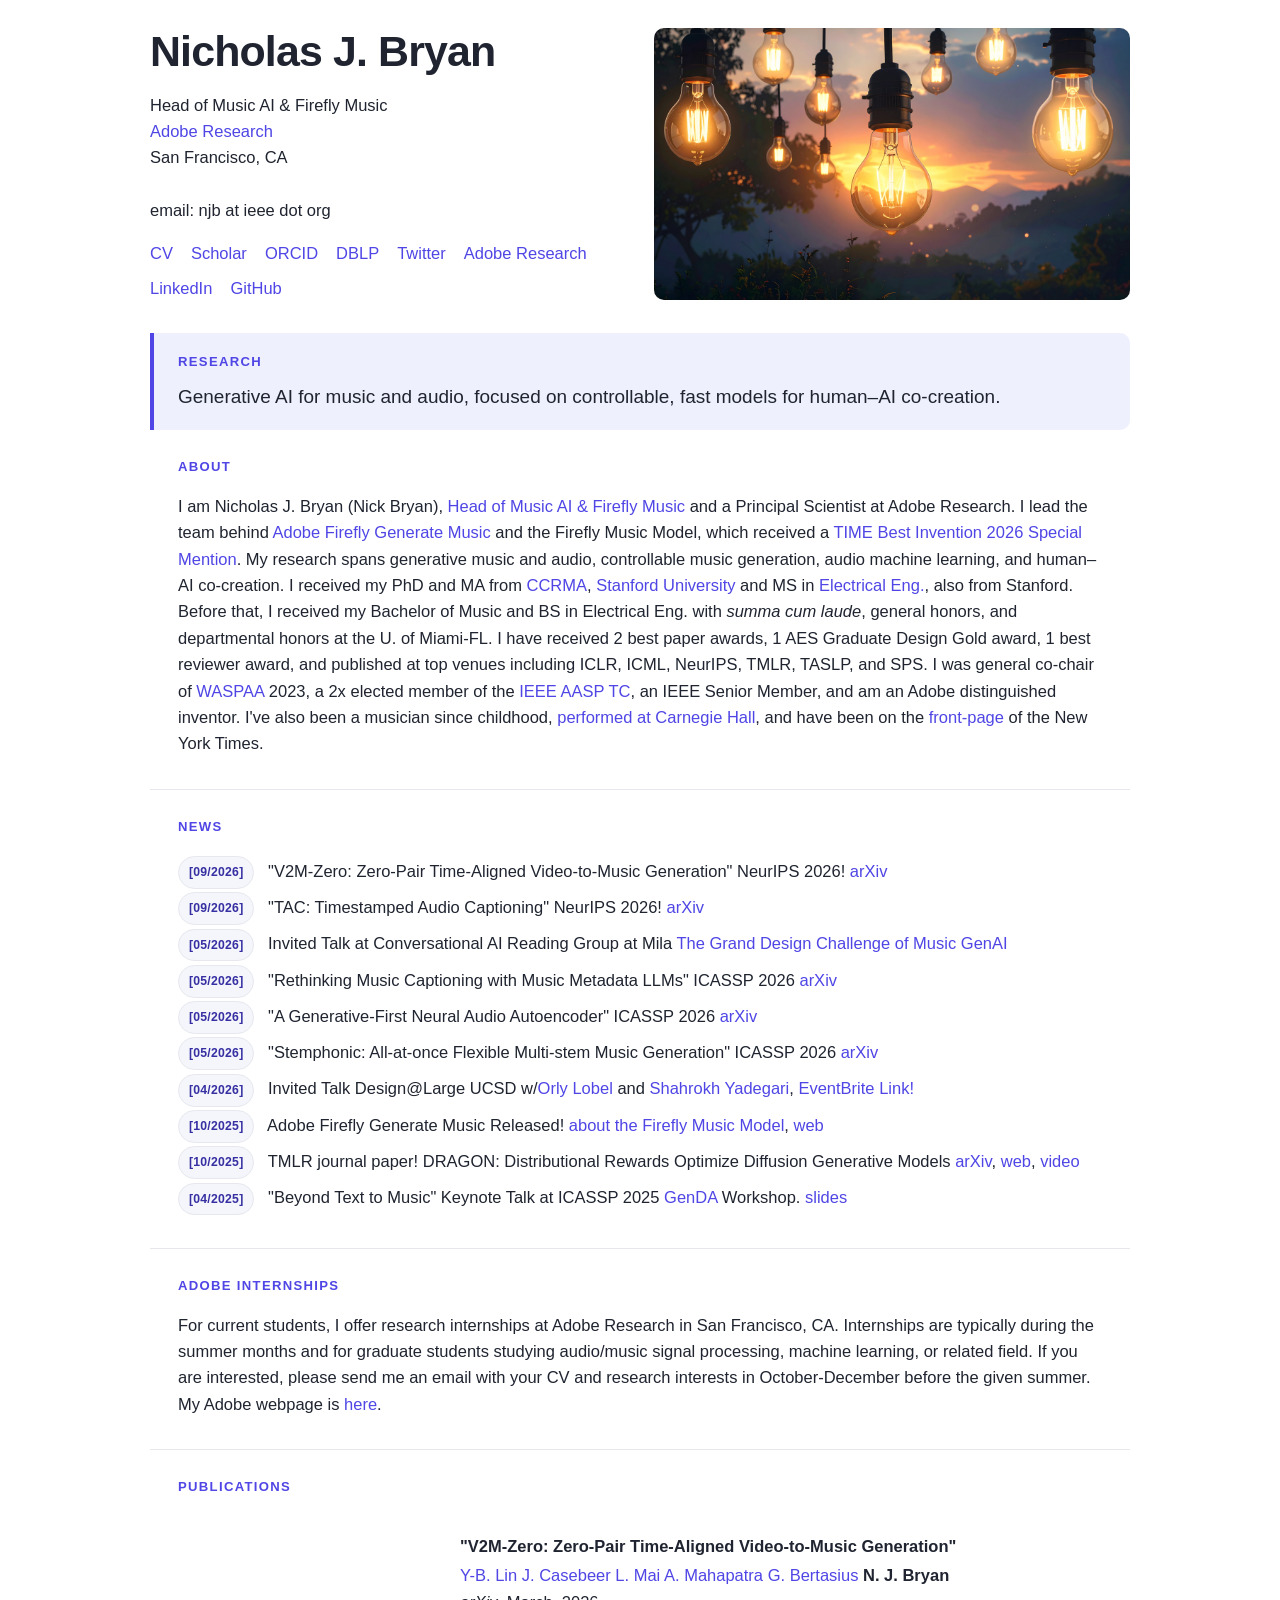
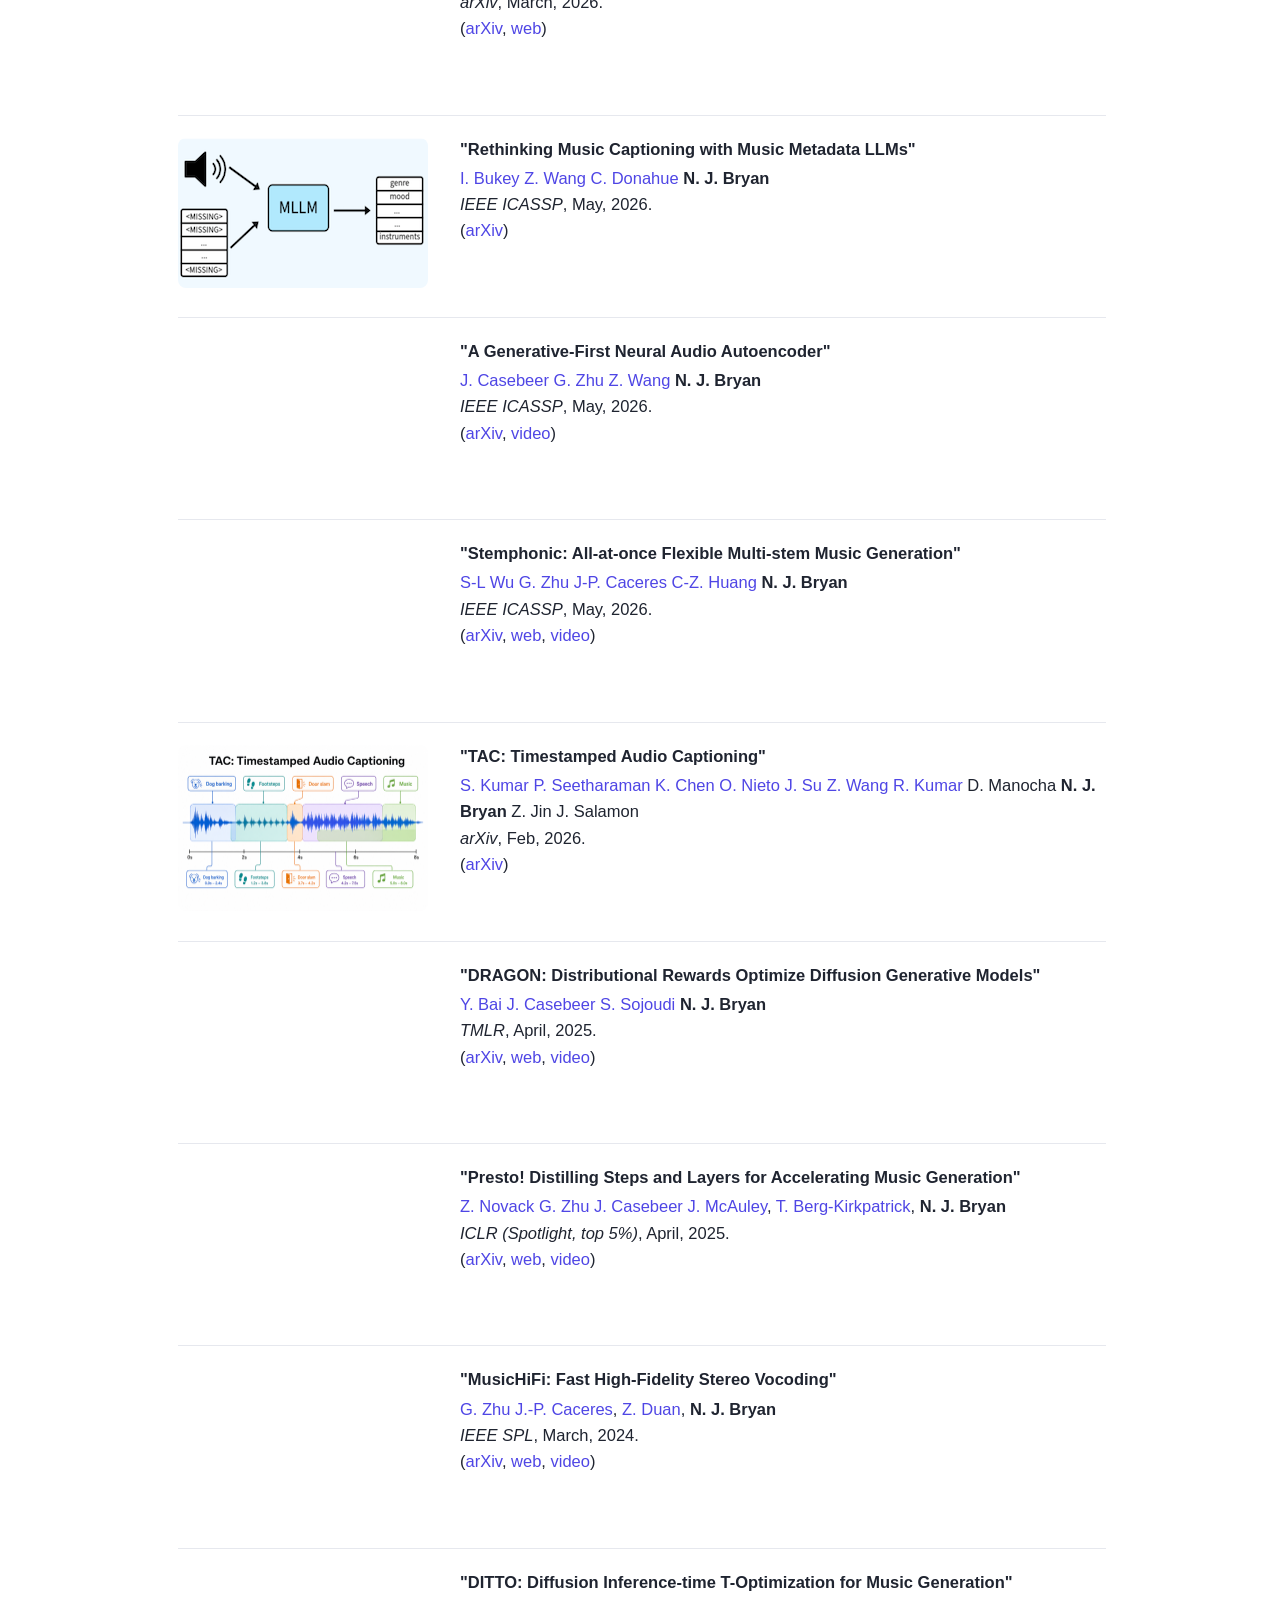
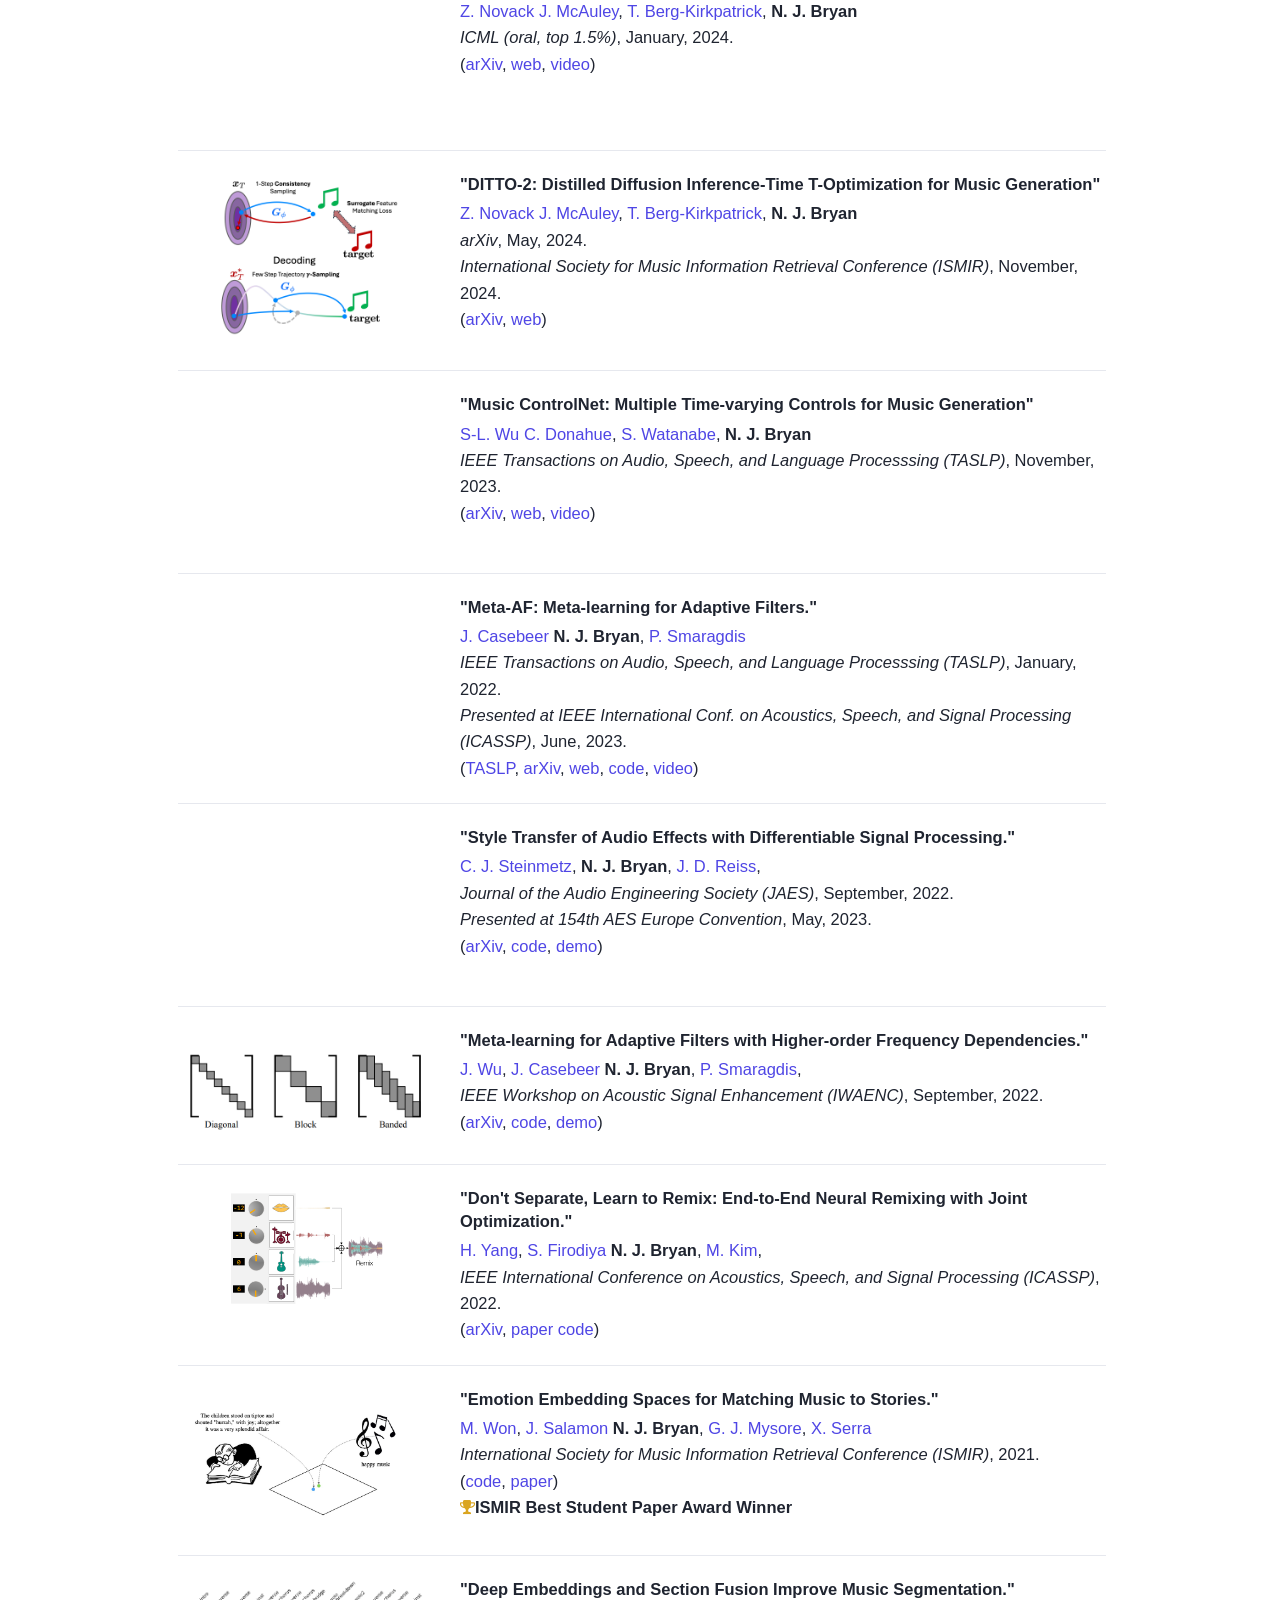
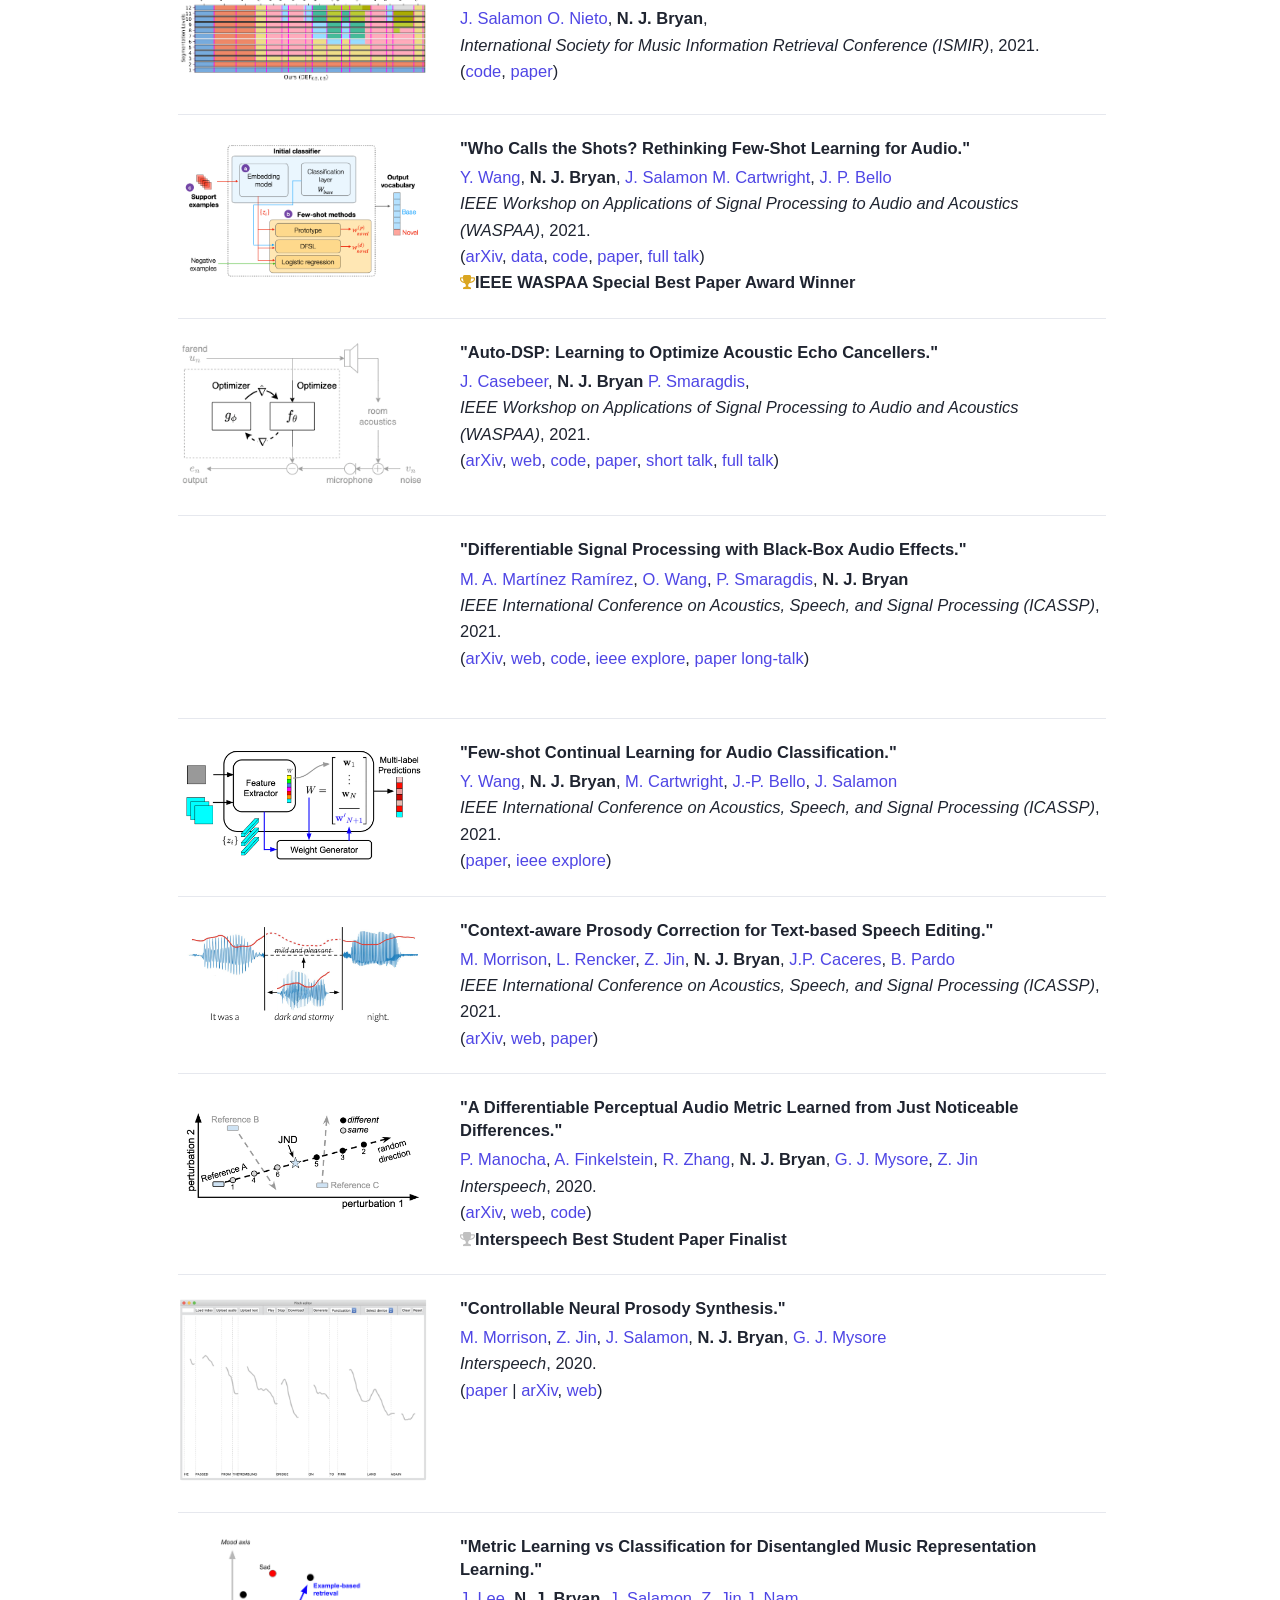
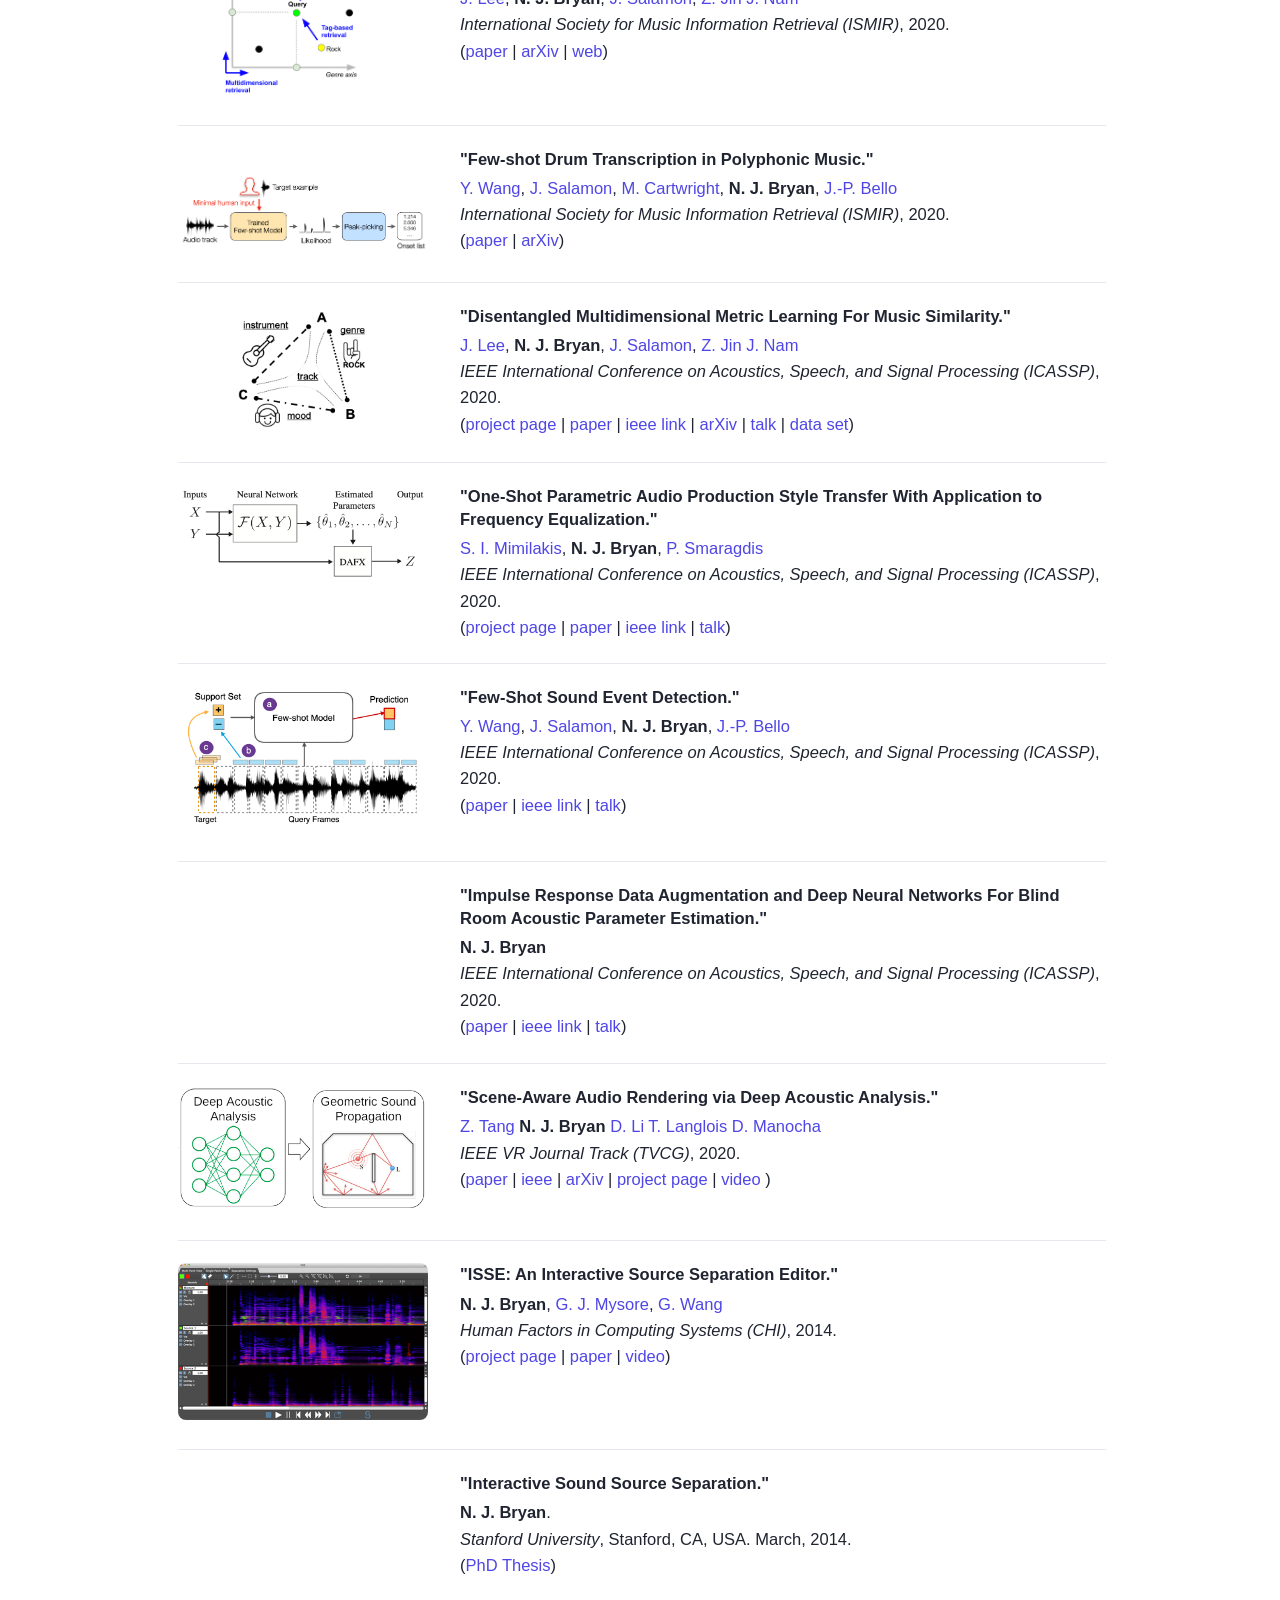
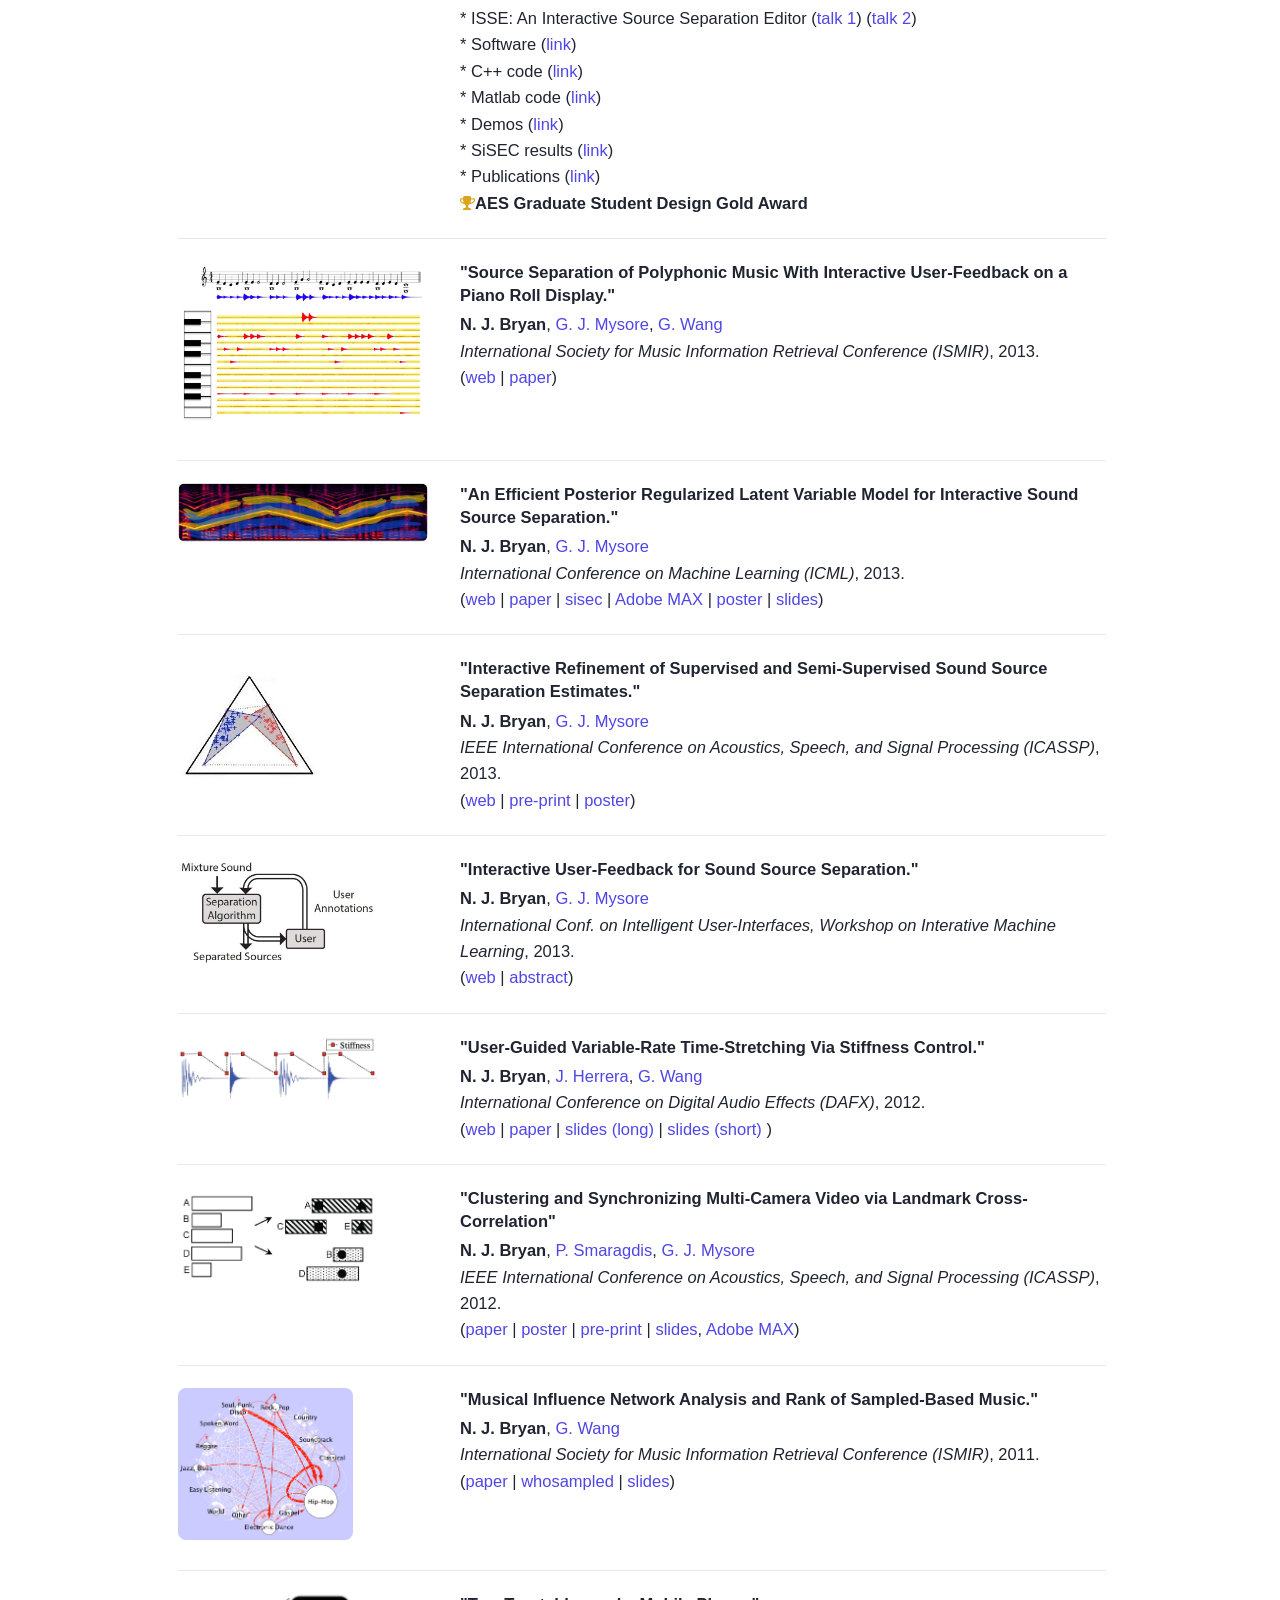
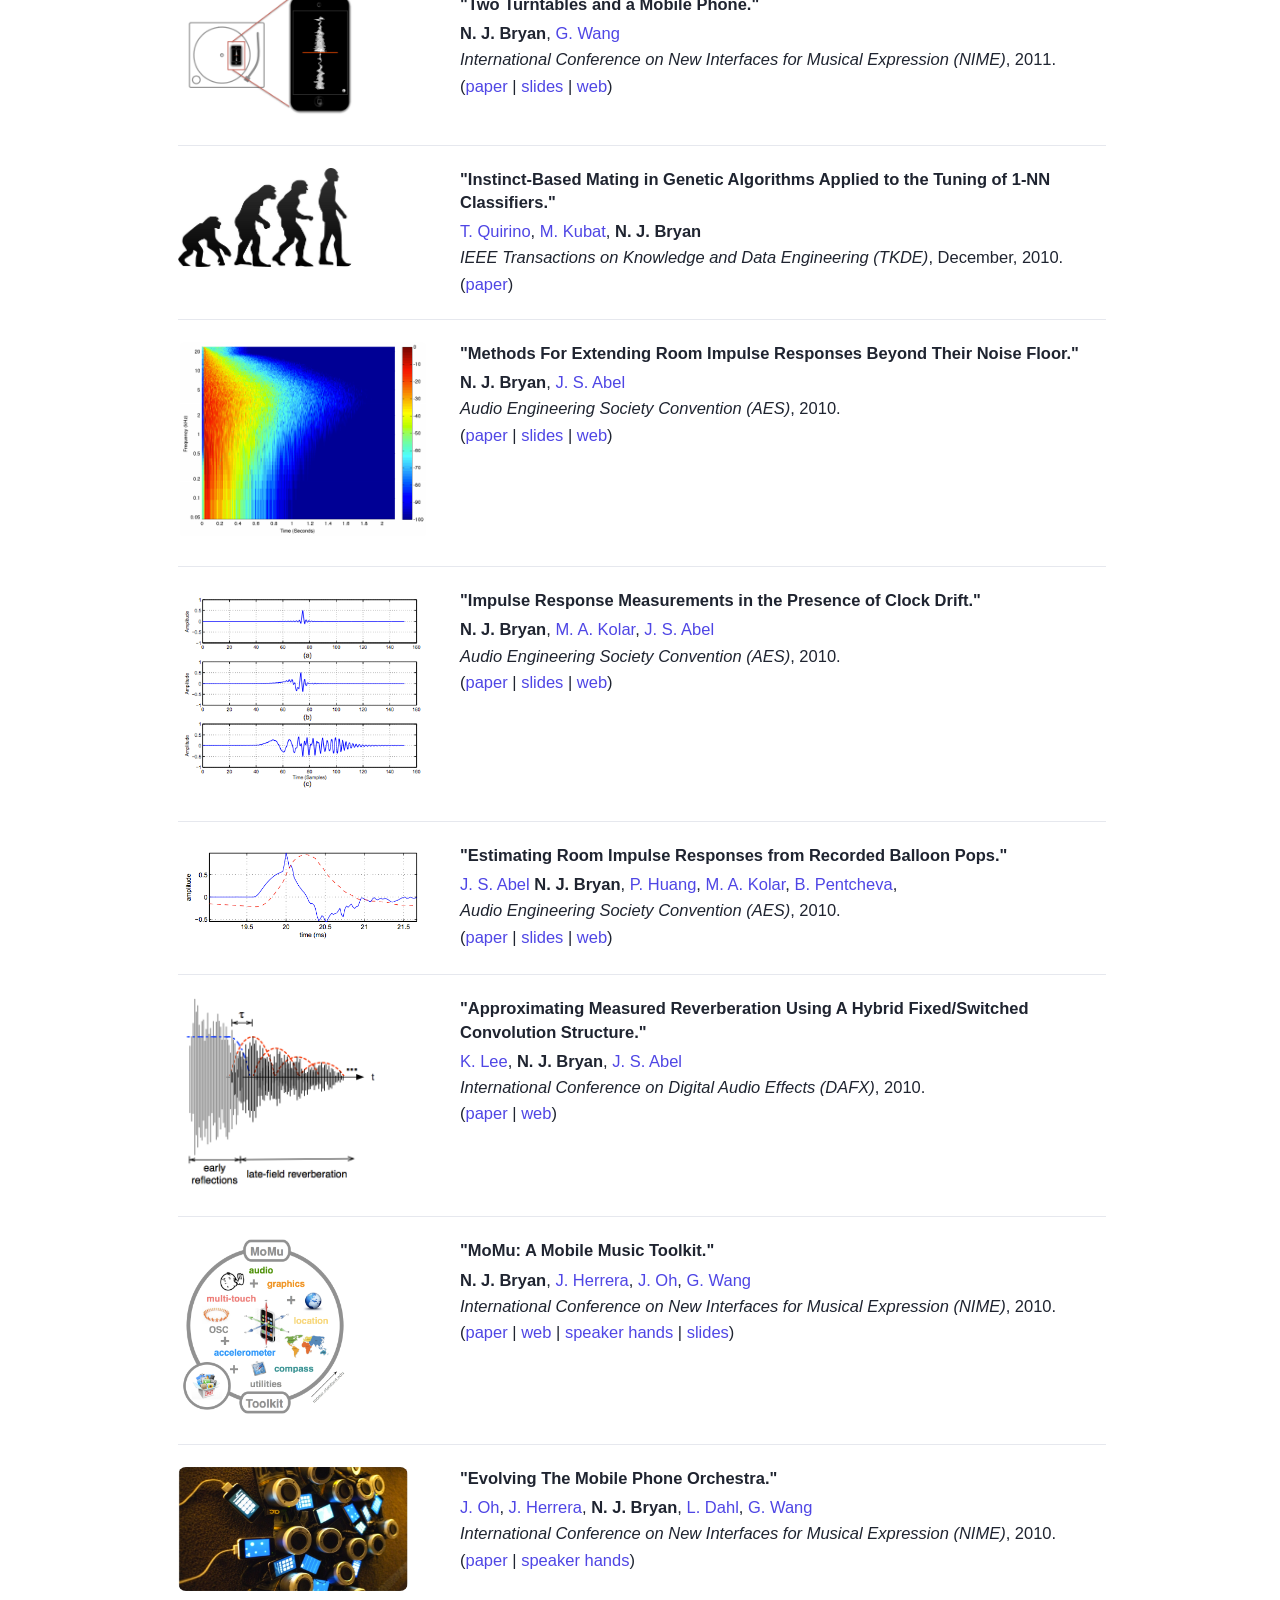
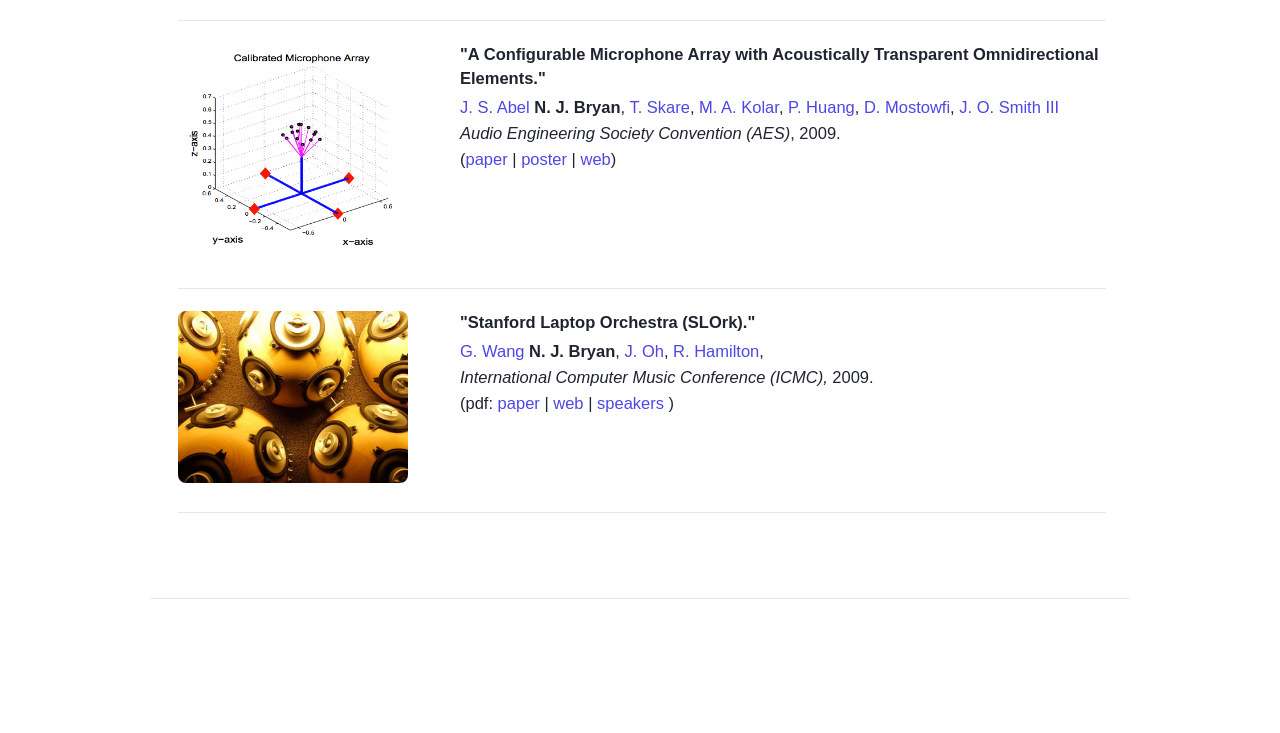
==== commit 5637af3c: "updated bio" ====
--- a/index.html
+++ b/index.html
@@ -137,7 +137,8 @@
 			<p class="about-text">
 				I am Nicholas J. Bryan (Nick Bryan), <a href="https://research.adobe.com/person/nicholas-j-bryan">Head of Music AI &amp; Firefly Music</a>
 				and a Principal Scientist at Adobe Research. I lead the team behind <a href="firefly-music/">Adobe Firefly Generate Music</a>
-				and the Firefly Music Model. My research spans generative music and audio, controllable music generation, audio machine learning,
+				and the Firefly Music Model, which received a <a href="https://time.com/collection/best-inventions-special-mentions/2026/adobe-firefly-generate-soundtrack/">TIME Best Invention 2026 Special Mention</a>.
+				My research spans generative music and audio, controllable music generation, audio machine learning,
 				and human&ndash;AI co-creation.
 				I received my PhD and MA from <a href="http://ccrma.stanford.edu">CCRMA</a>,
 				<a href="http://www.stanford.edu">Stanford University</a> and MS in <a href="http://ee.stanford.edu">Electrical Eng.</a>, also from Stanford. Before that,
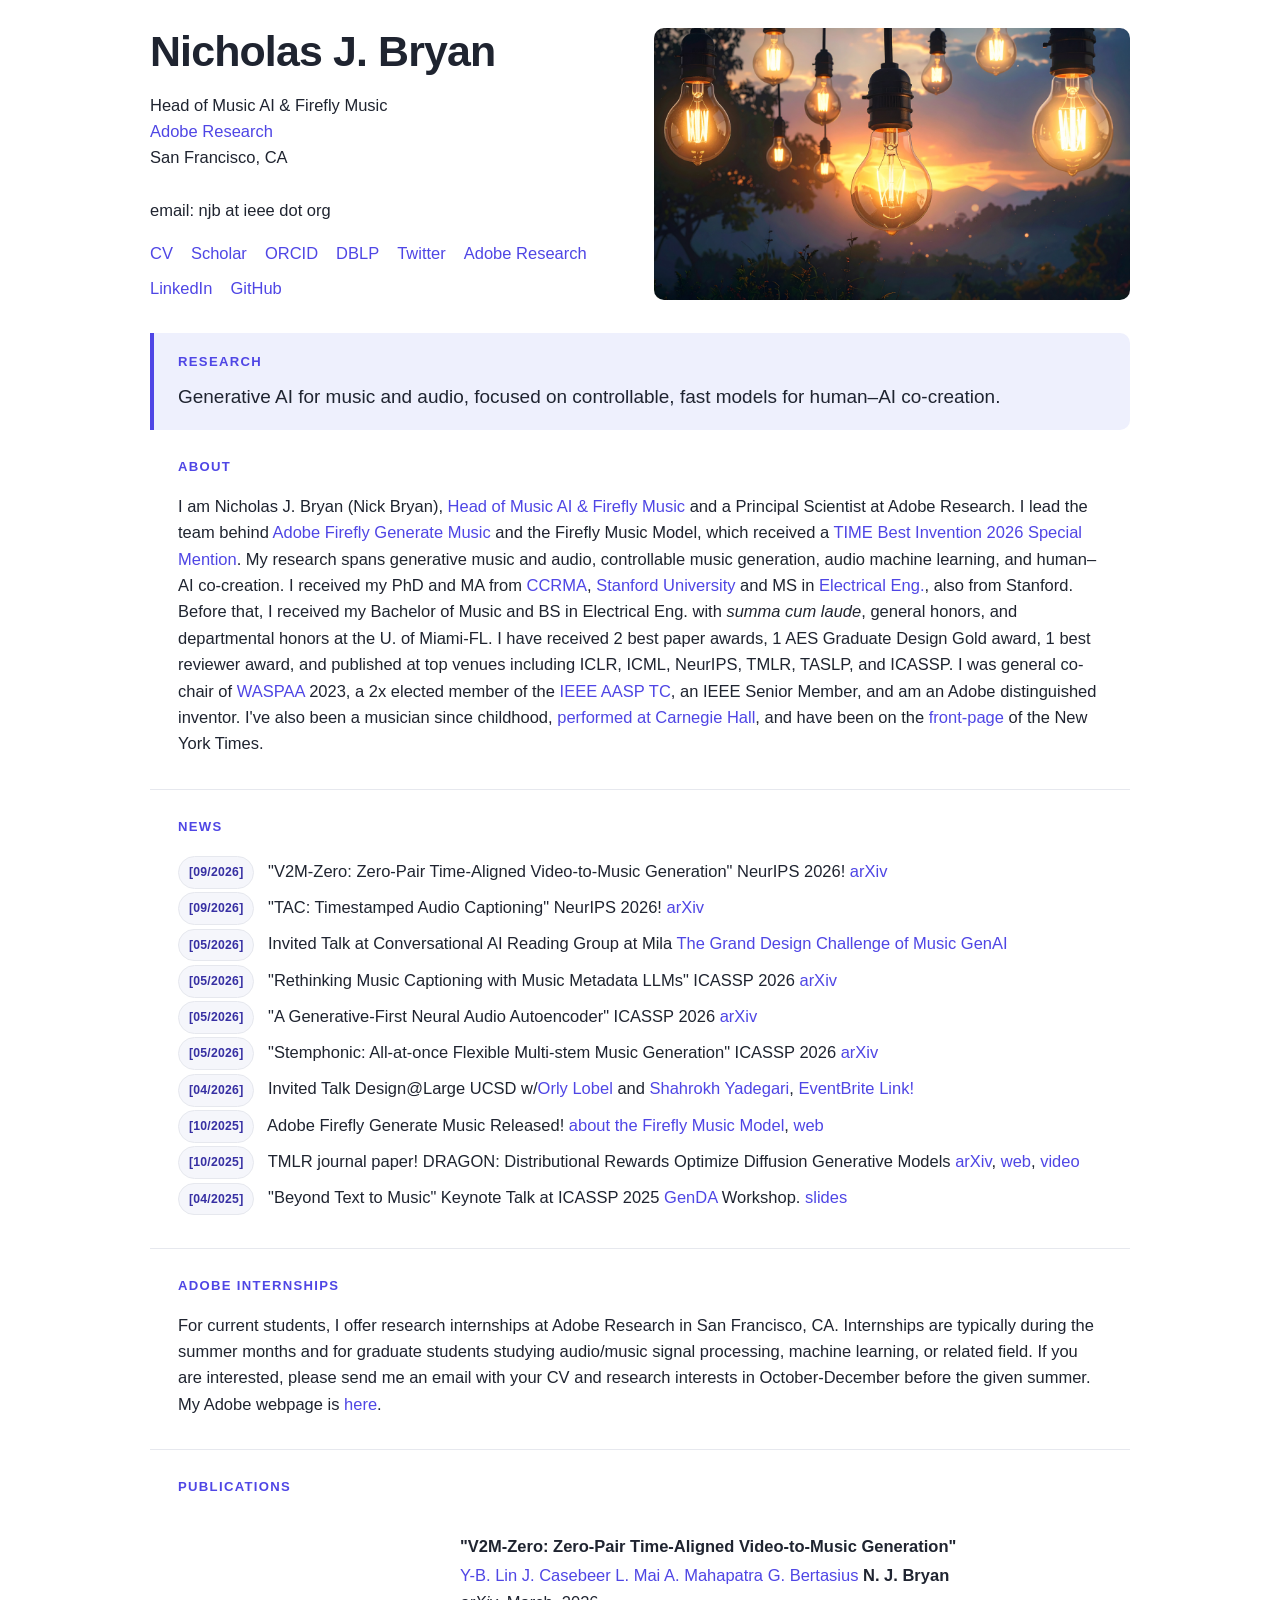
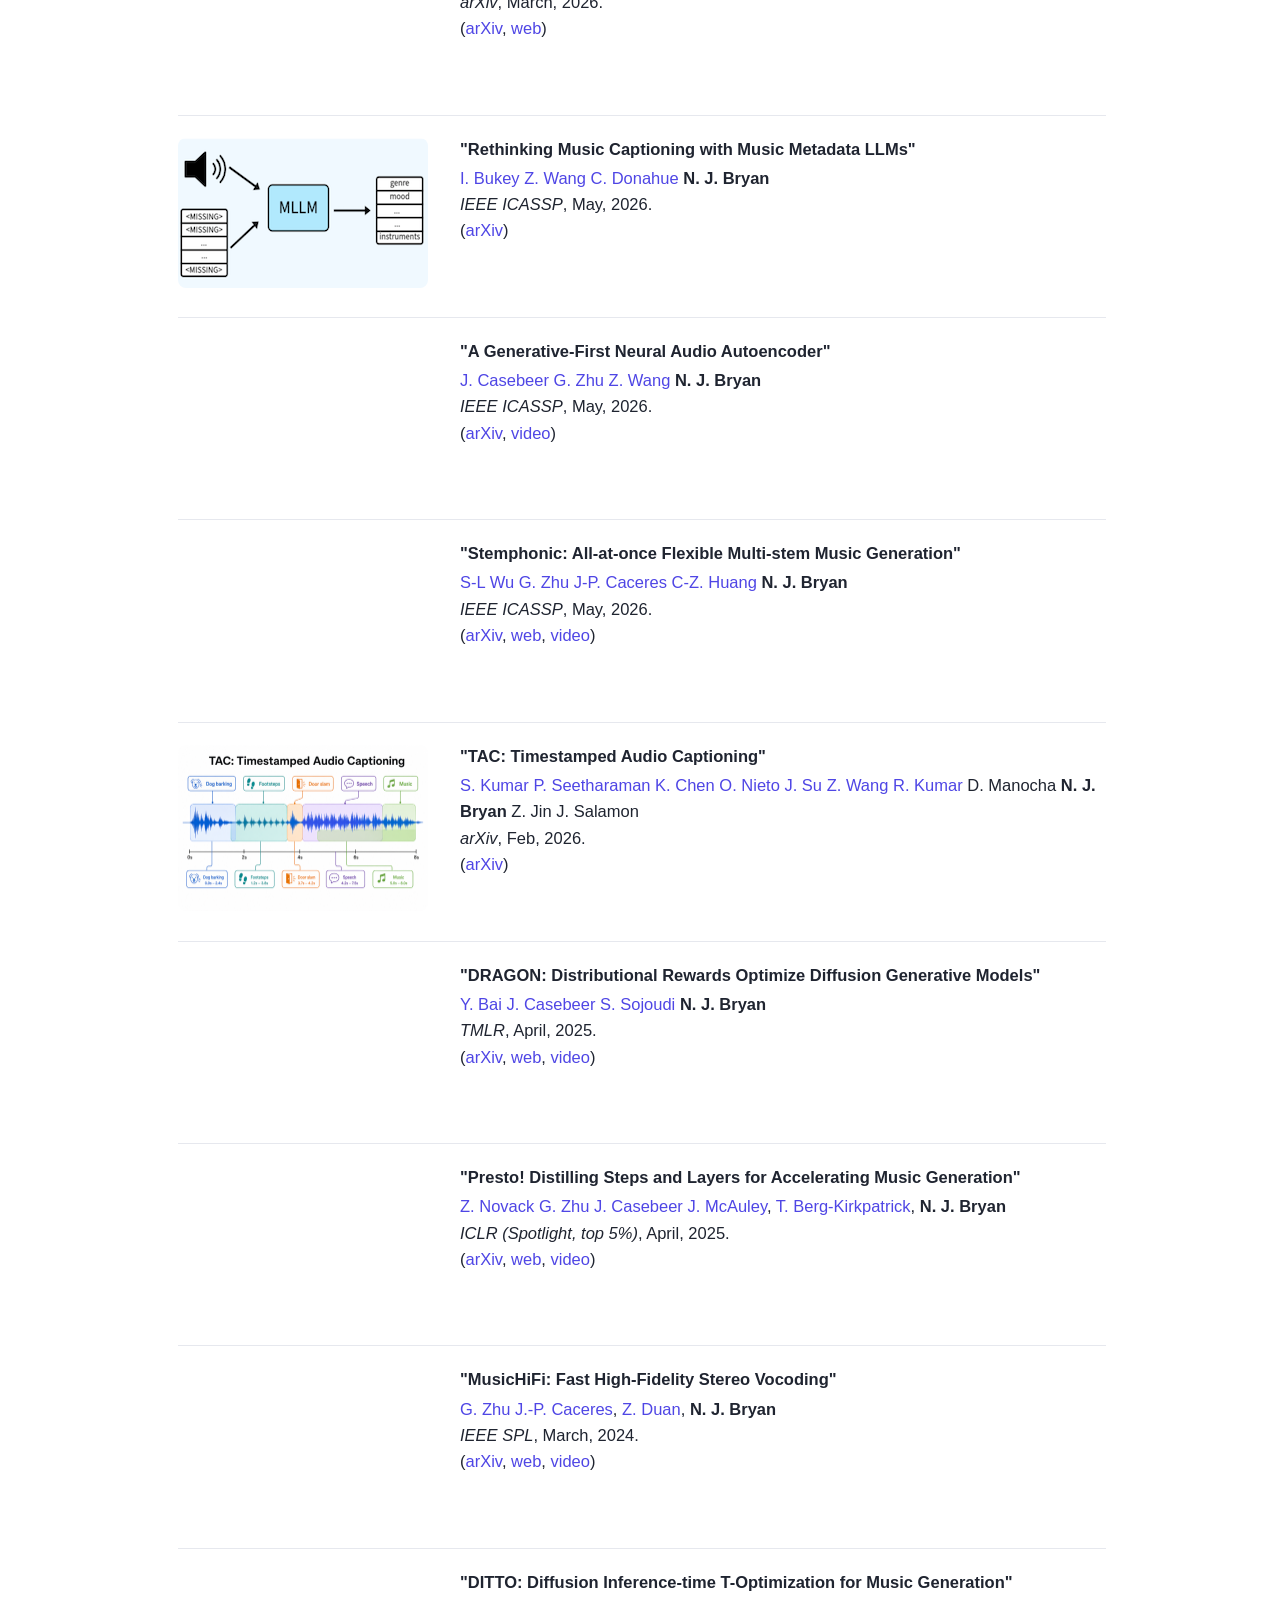
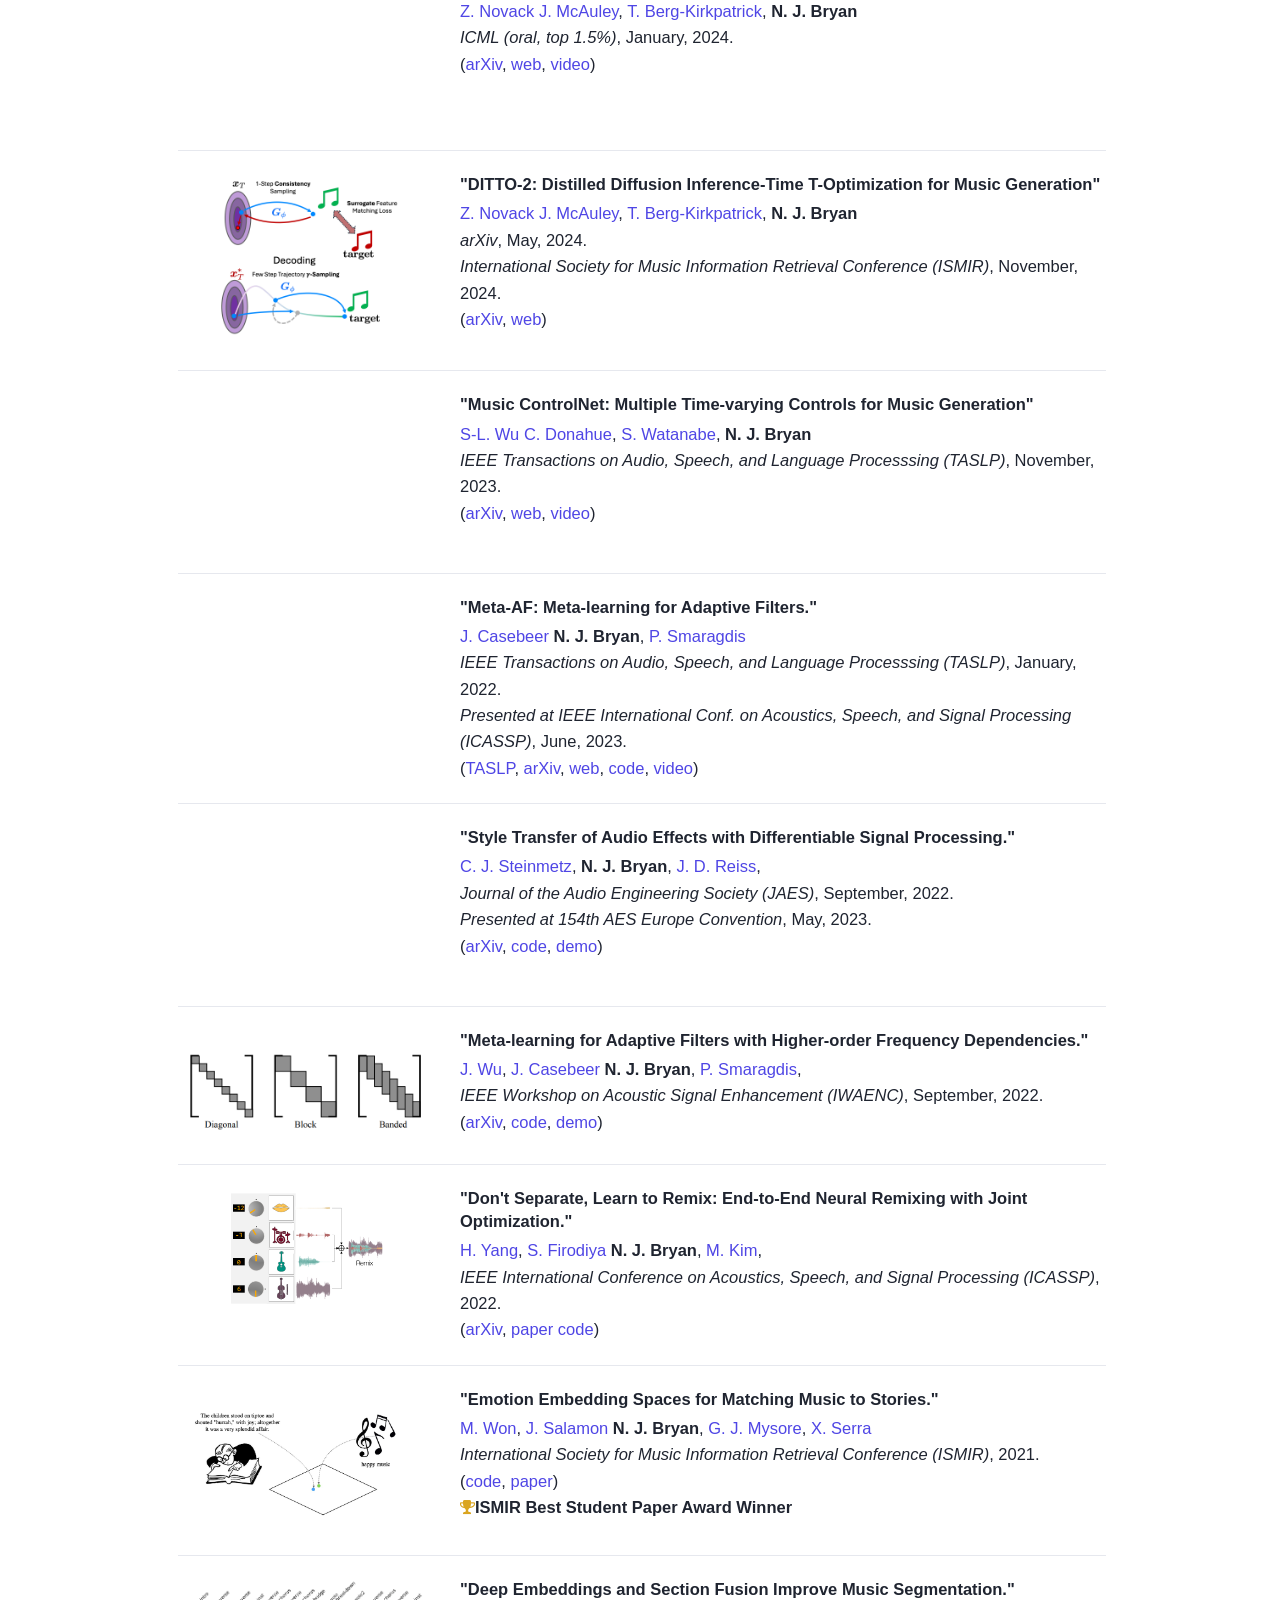
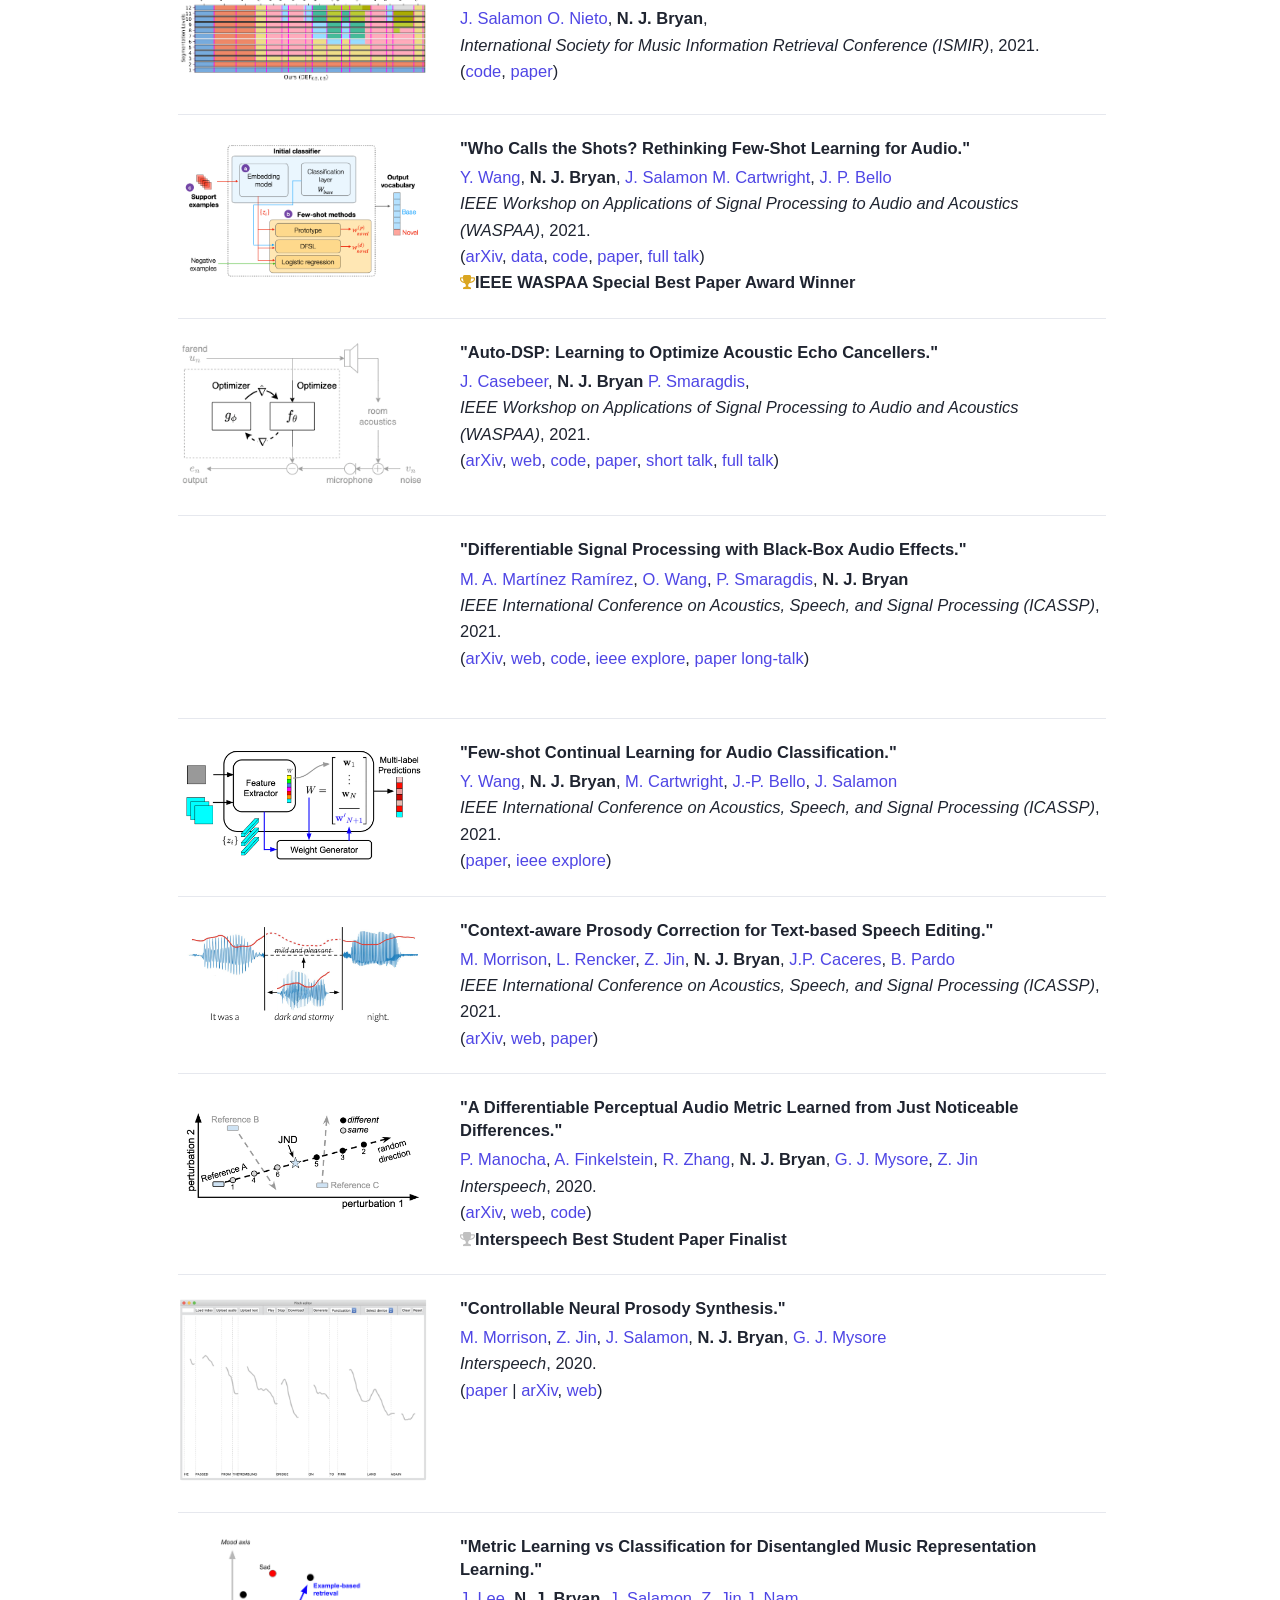
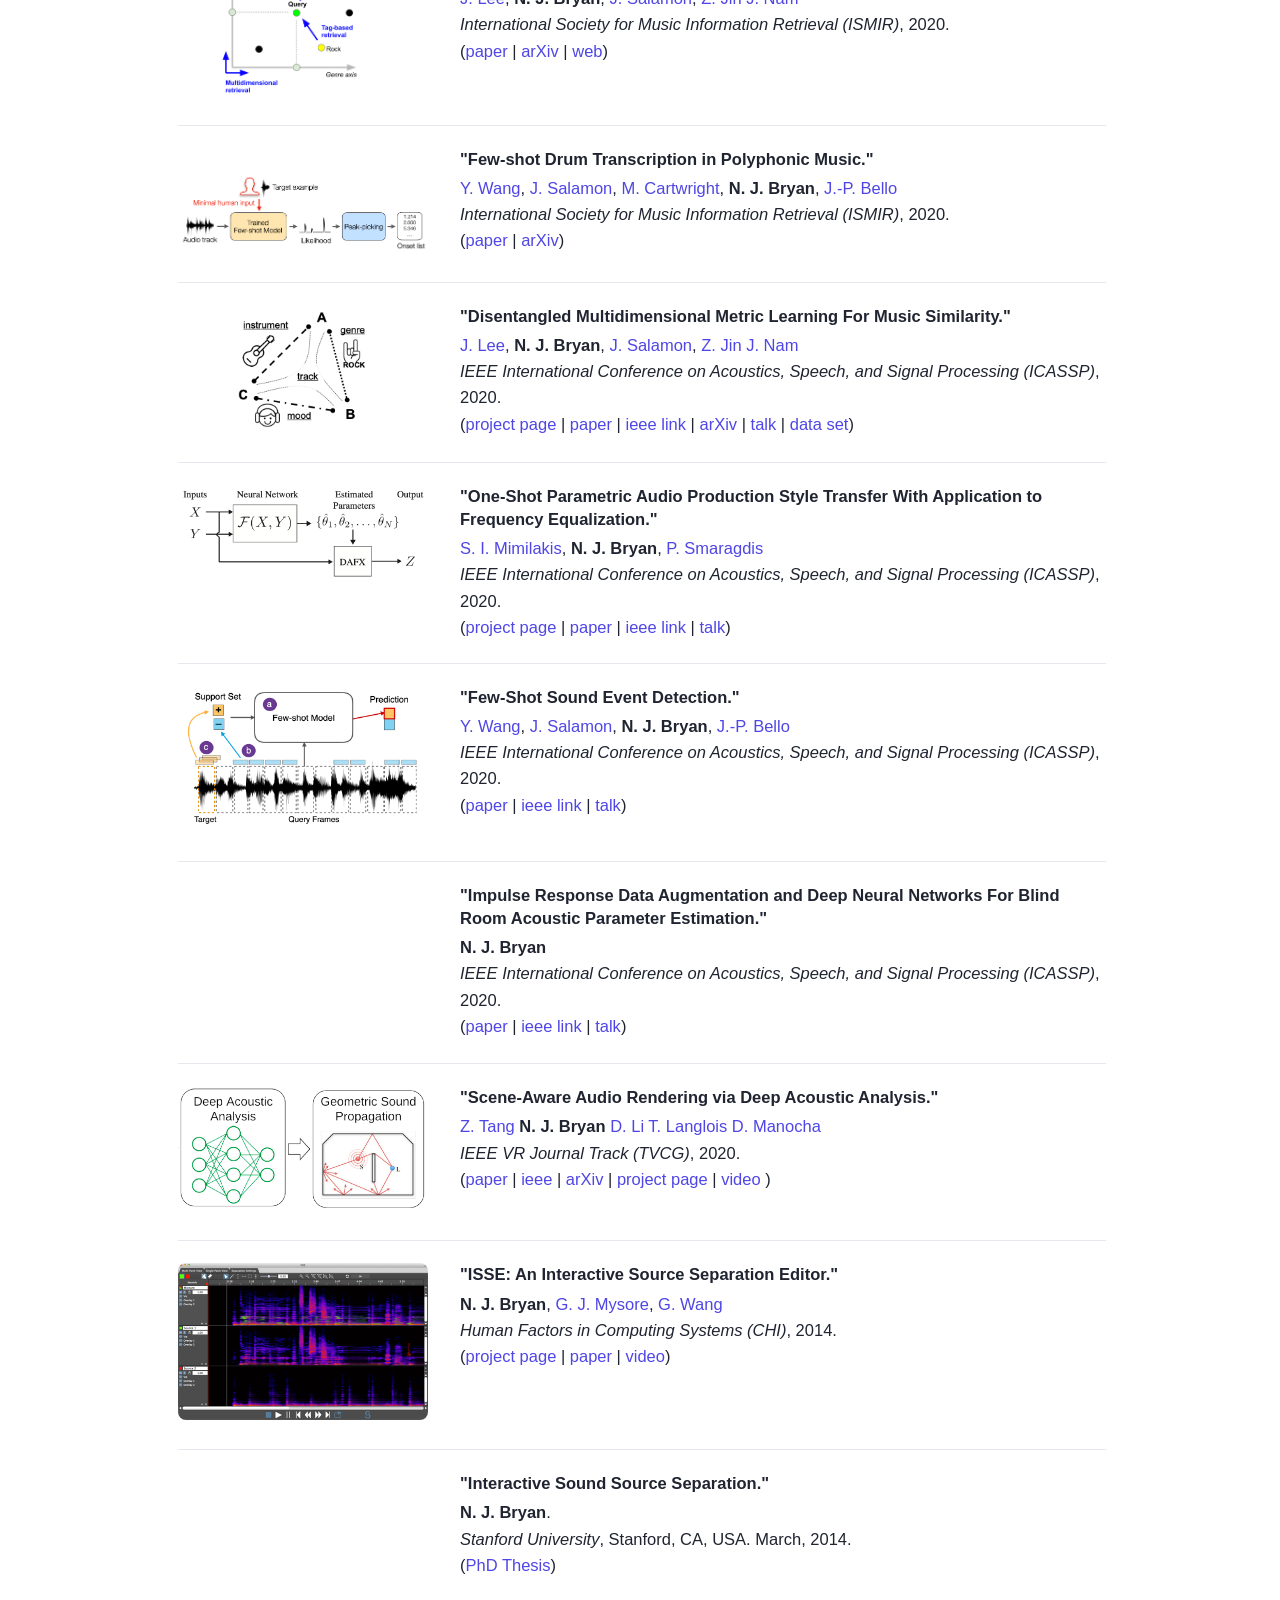
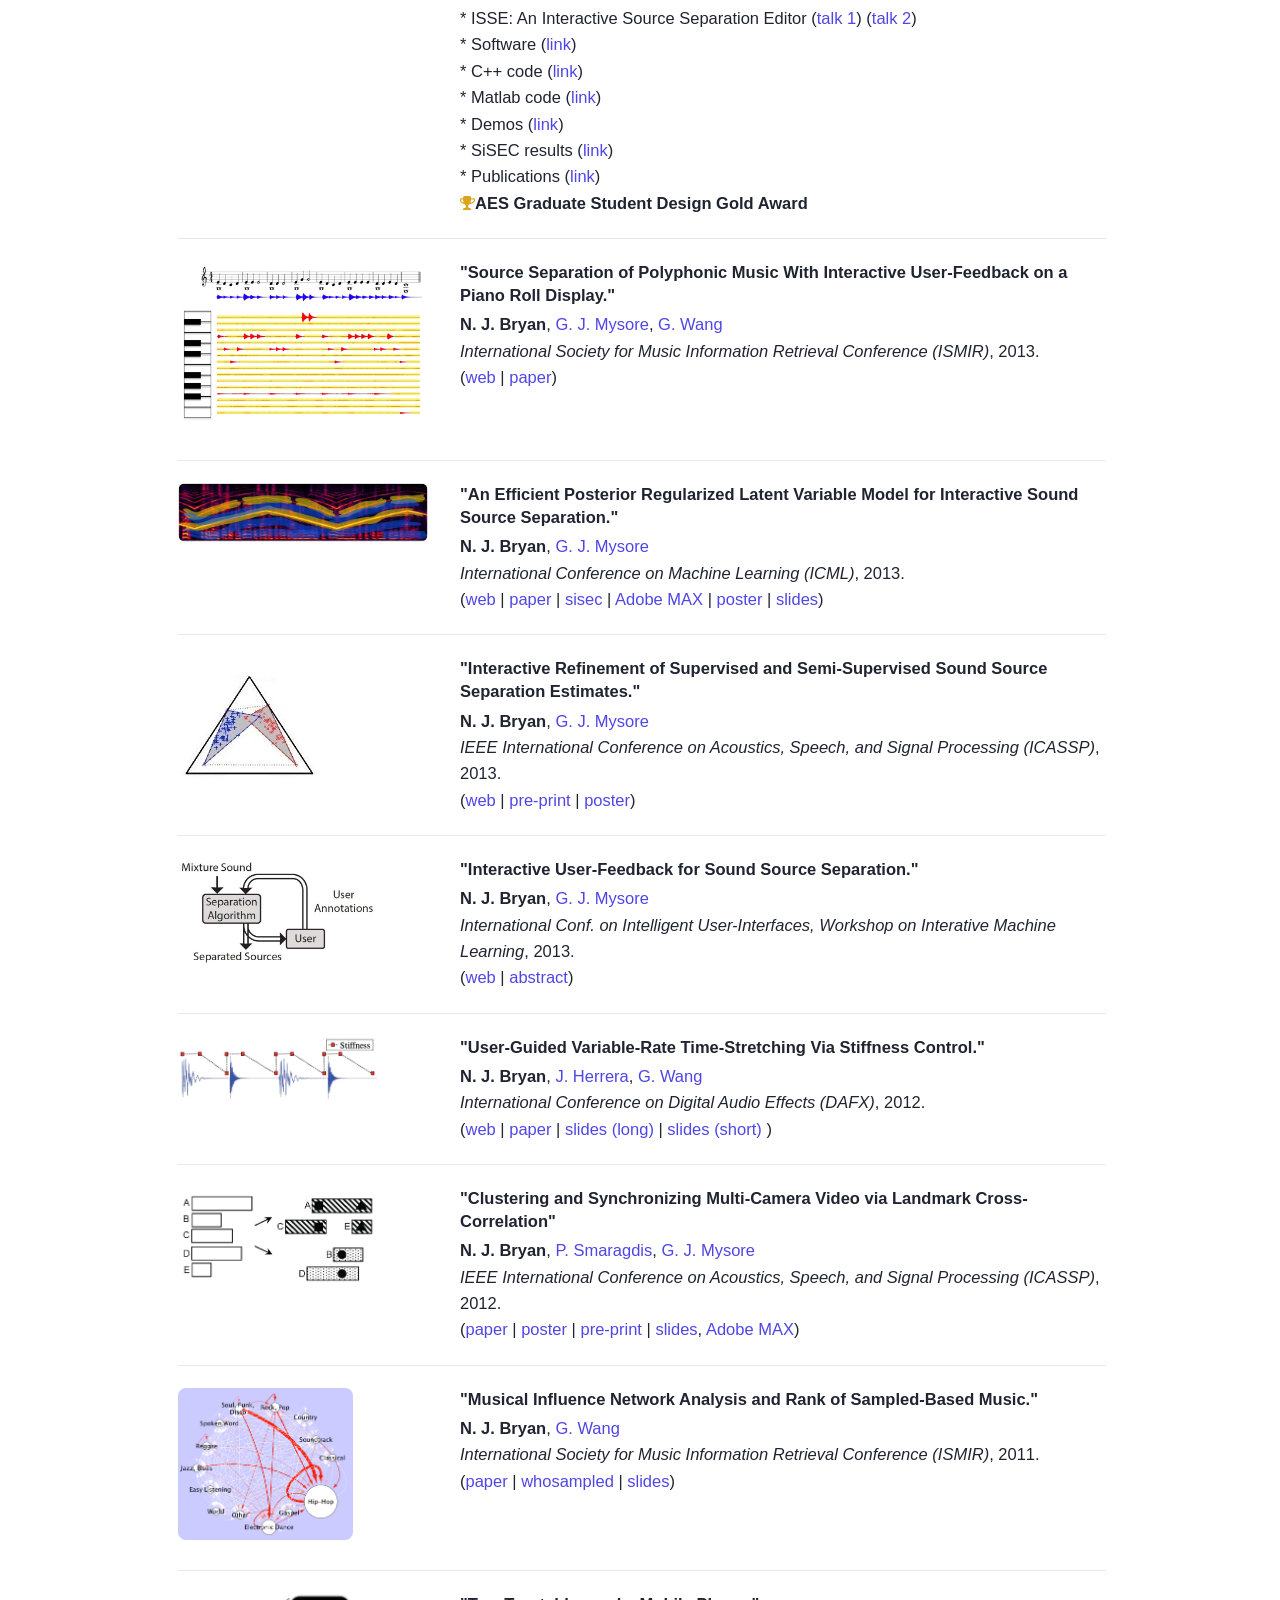
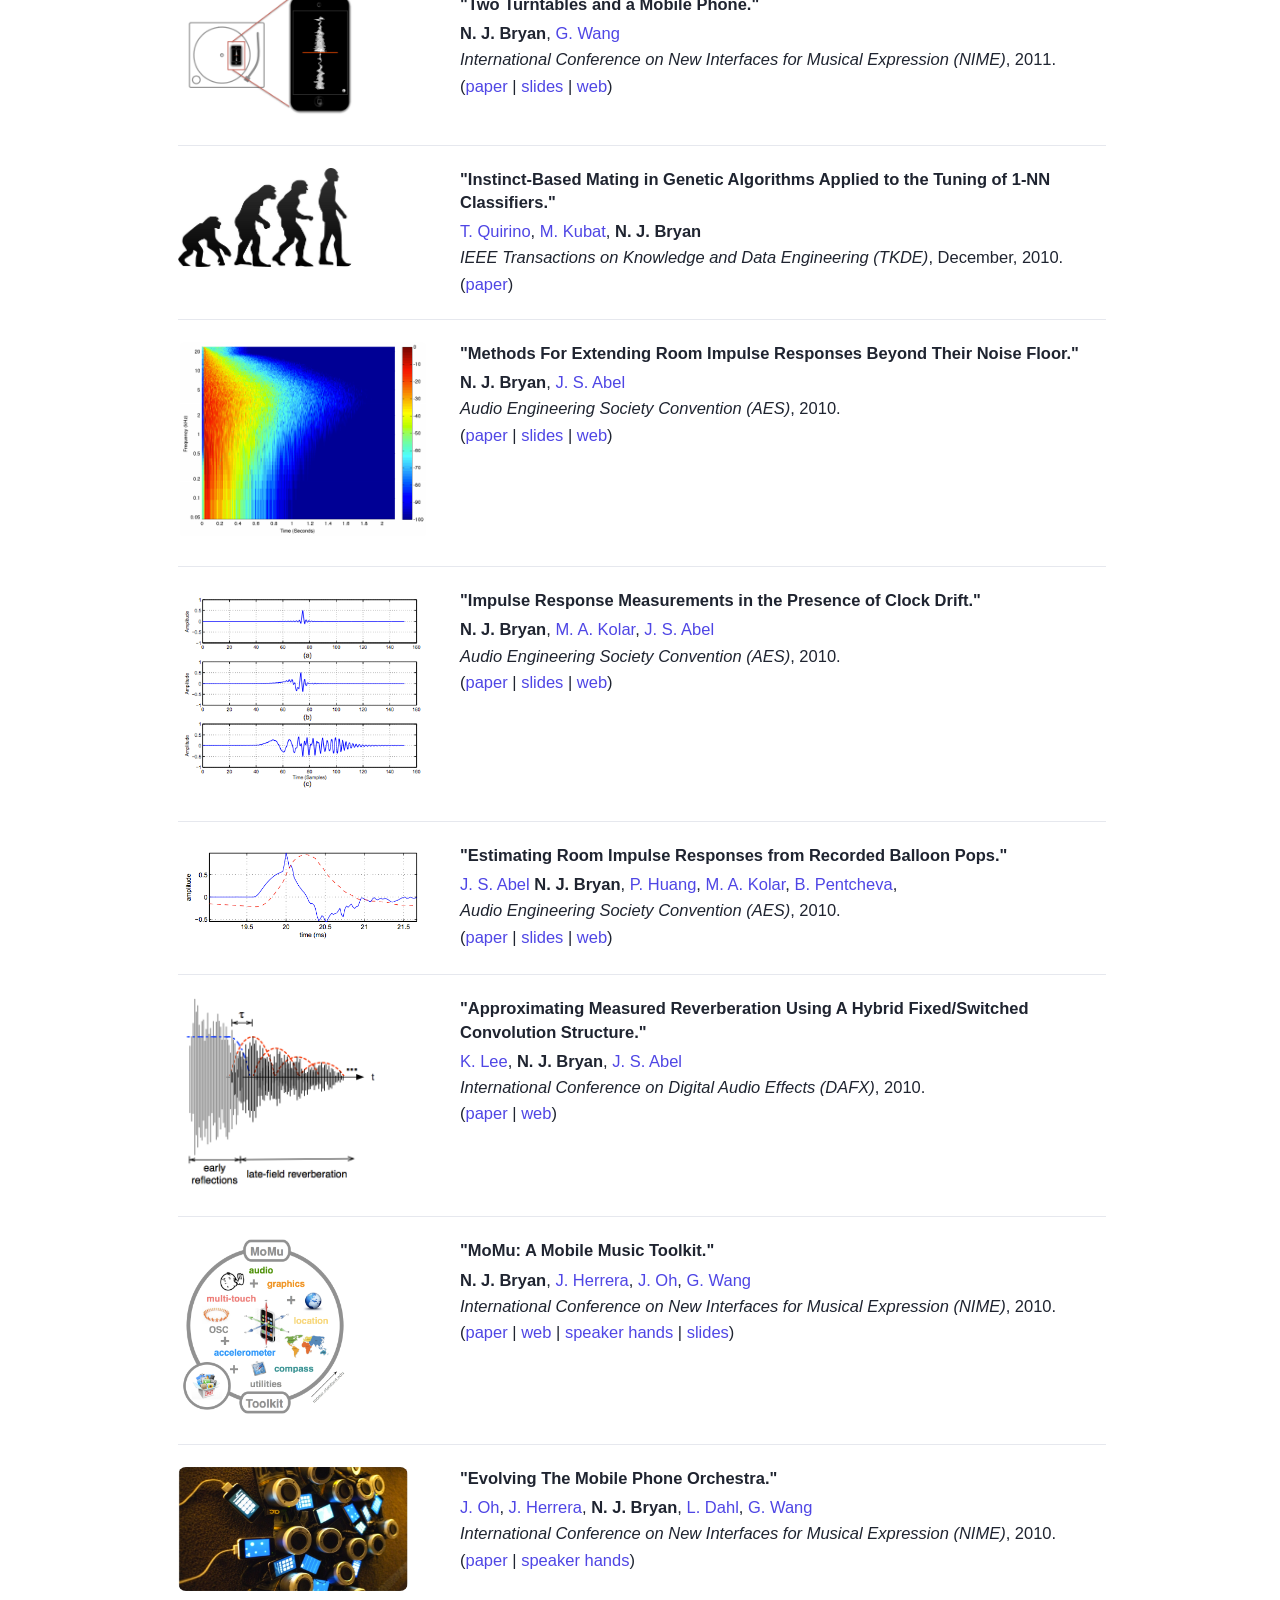
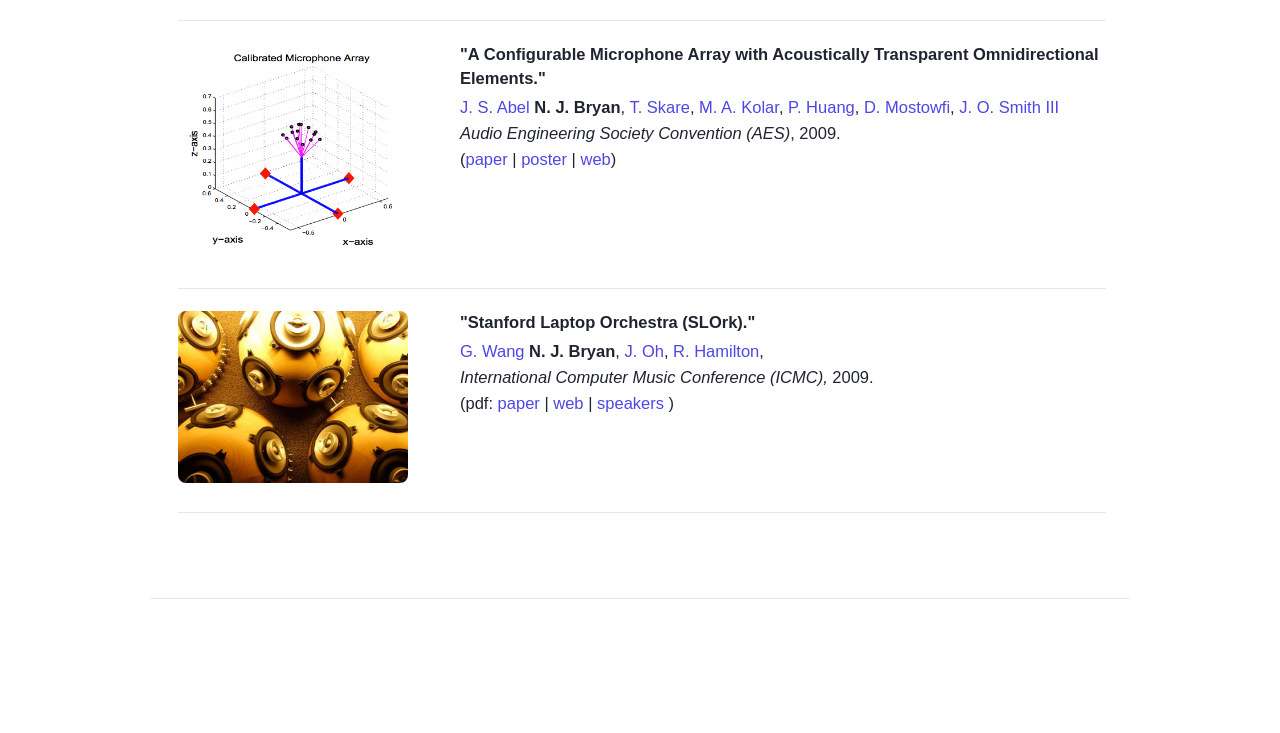
==== commit 808f4d30: "updated bio" ====
--- a/index.html
+++ b/index.html
@@ -144,7 +144,7 @@
 				<a href="http://www.stanford.edu">Stanford University</a> and MS in <a href="http://ee.stanford.edu">Electrical Eng.</a>, also from Stanford. Before that,
 				I received my Bachelor of Music and BS in Electrical Eng. with <i>summa cum laude</i>,
 				general honors, and departmental honors at the U. of Miami-FL.
-				I have received 2 best paper awards, 1 AES Graduate Design Gold award, 1 best reviewer award, and published at top venues including ICLR, ICML, NeurIPS, TMLR, TASLP, and SPS.
+				I have received 2 best paper awards, 1 AES Graduate Design Gold award, 1 best reviewer award, and published at top venues including ICLR, ICML, NeurIPS, TMLR, TASLP, and ICASSP.
 				I was general co-chair of <a href="http://waspaa.com/organizing-committee/">WASPAA</a> 2023, a 2x elected member of the
 				<a href="https://signalprocessingsociety.org/community-involvement/audio-and-acoustic-signal-processing/aasp-tc-home">IEEE AASP TC</a>, an IEEE Senior Member,
 				and am an Adobe distinguished inventor. I've also been a musician since childhood, <a href="https://en.wikipedia.org/wiki/Wolf_Rounds">performed at Carnegie Hall</a>,
